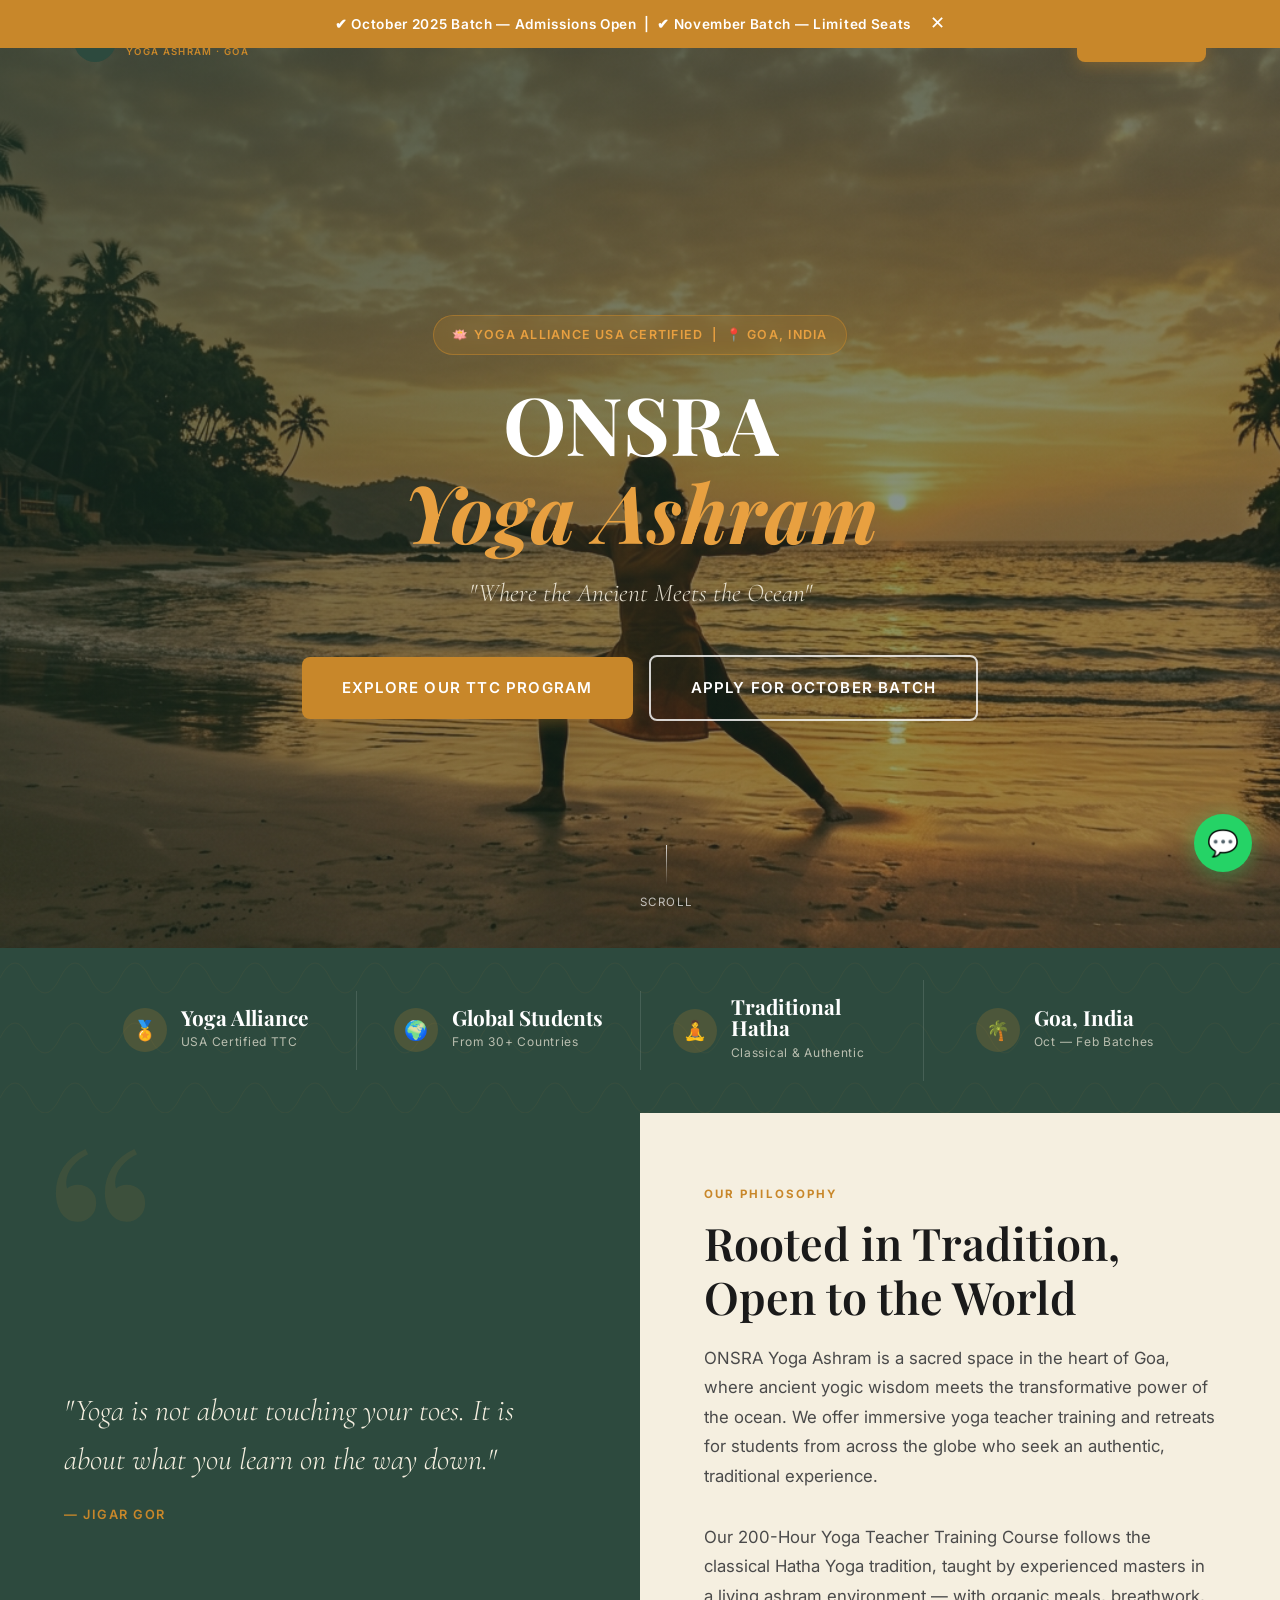
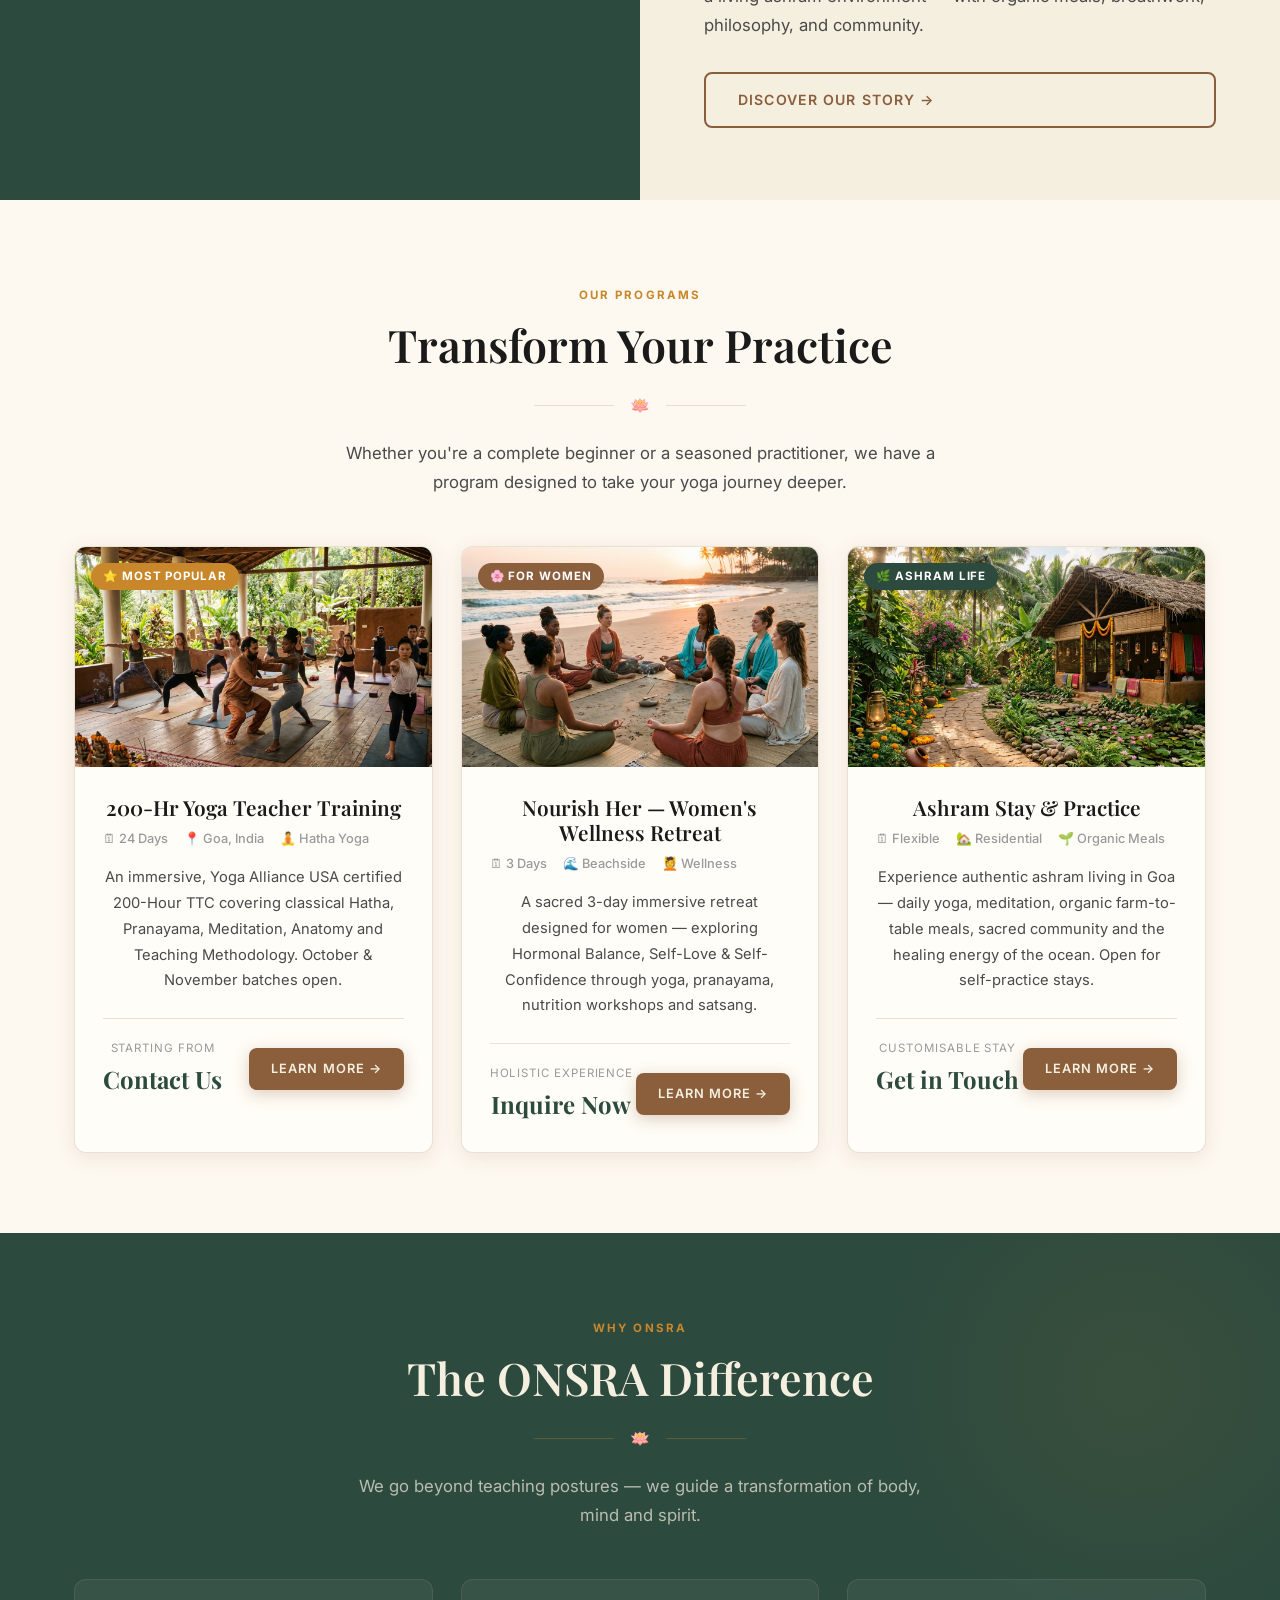
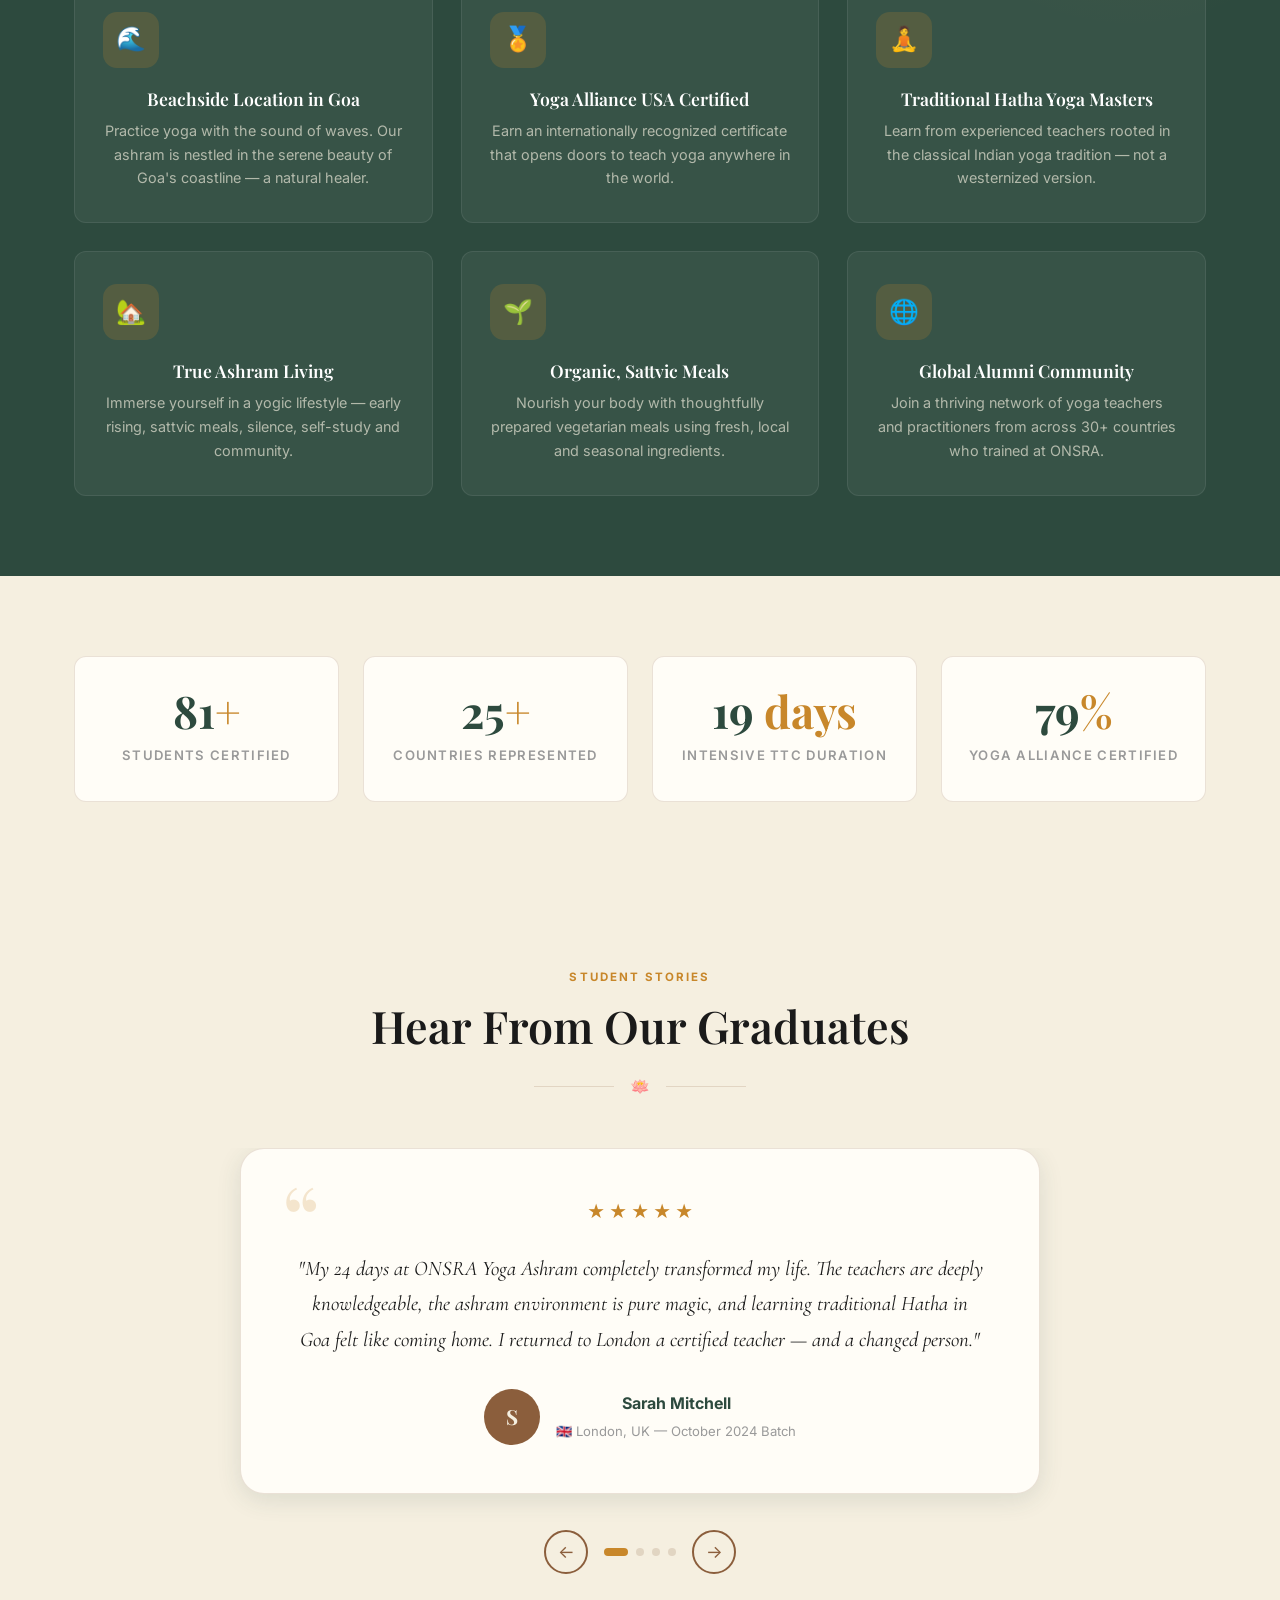
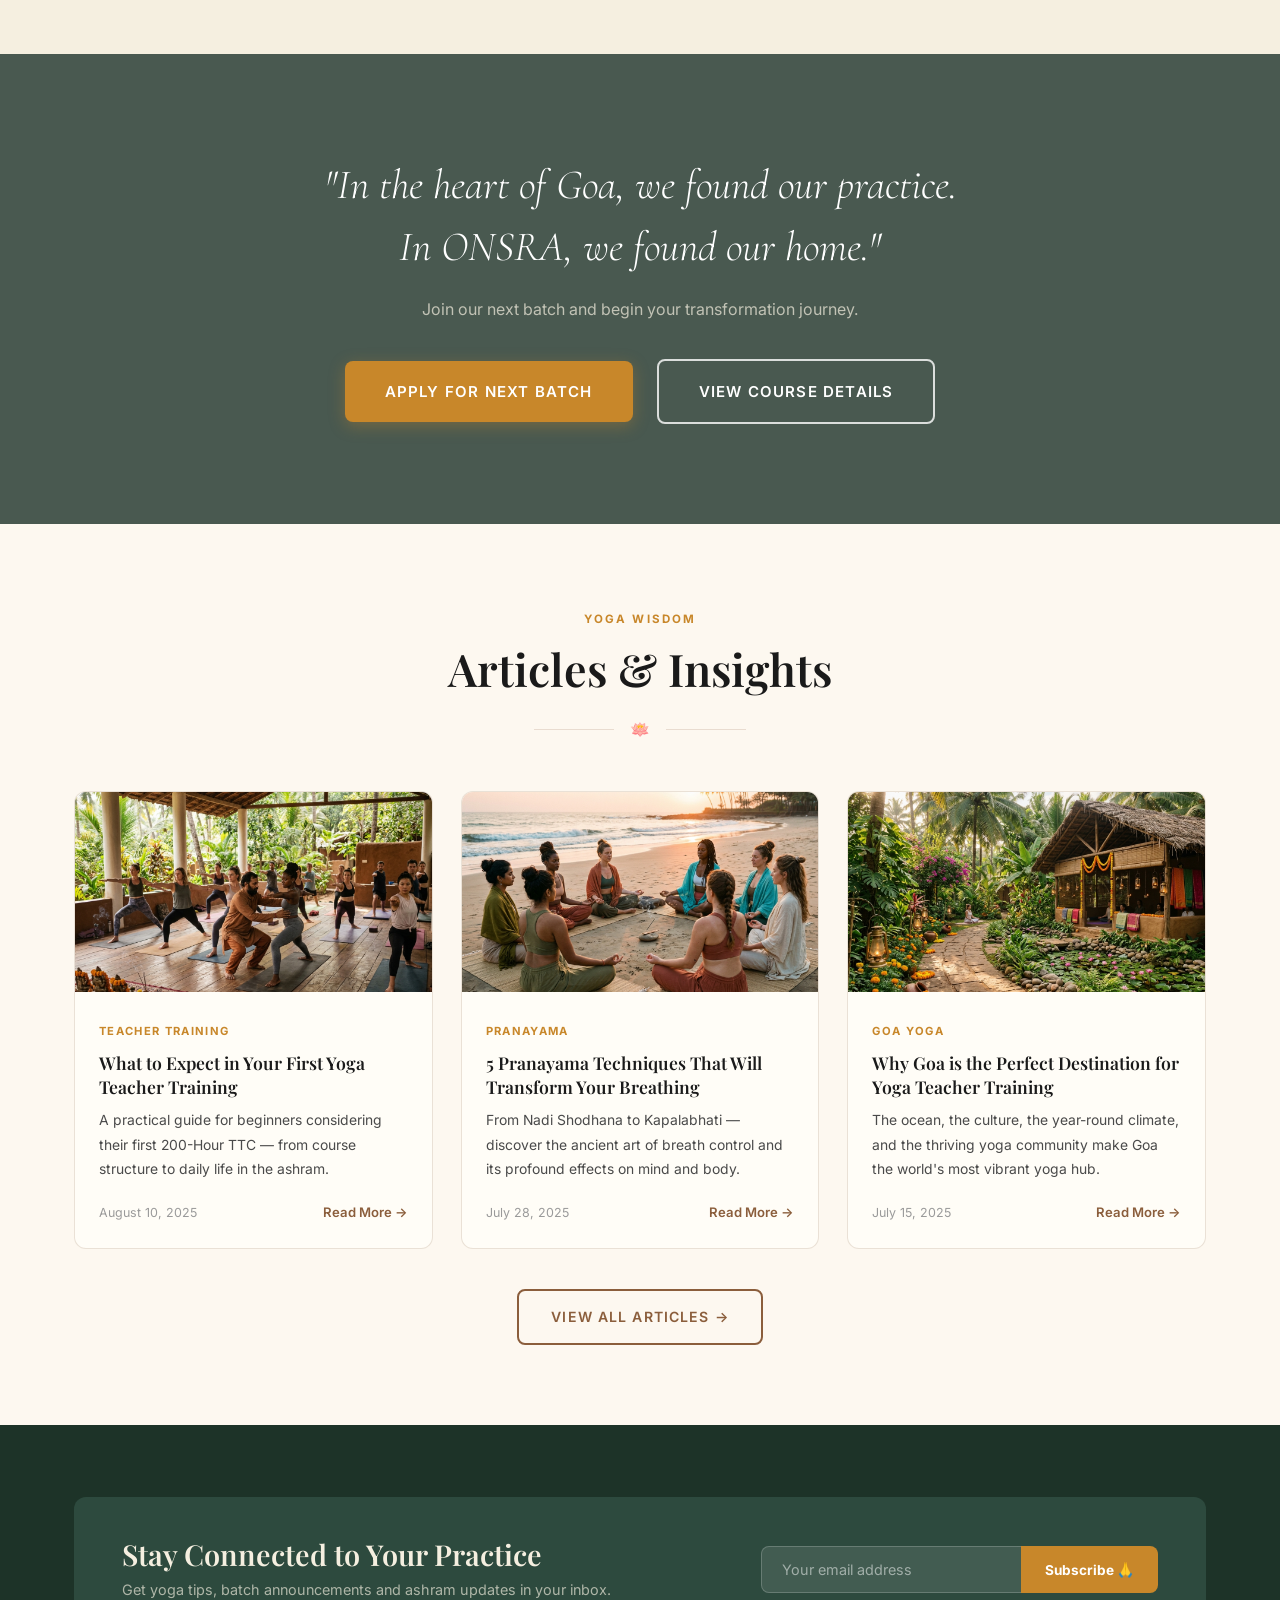
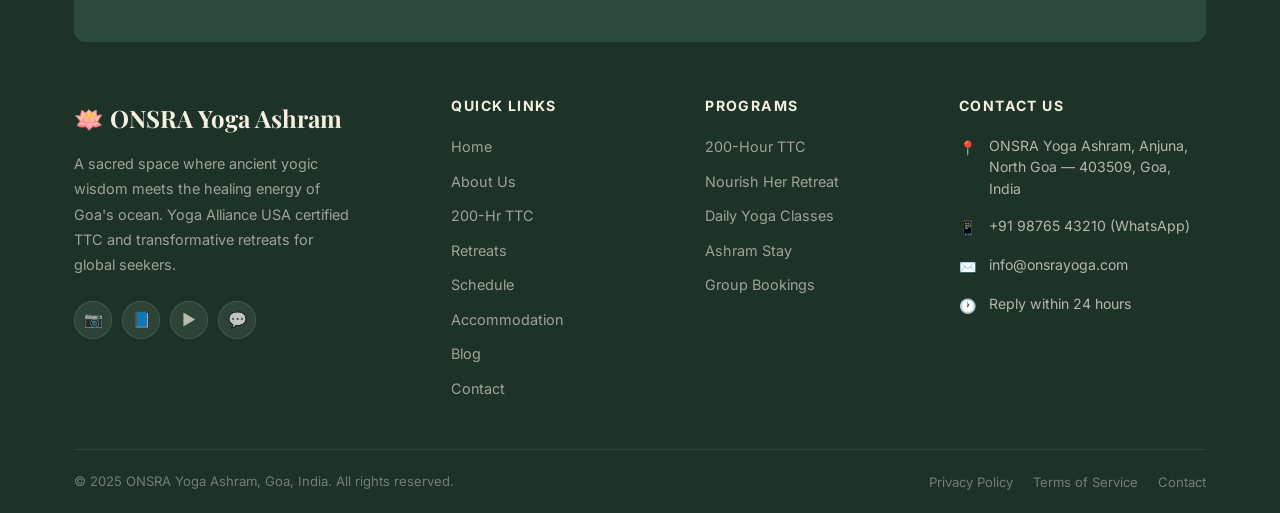
==== index.html @ da60a027 "Initial commit - ONSRA website" ====
<!DOCTYPE html>
<html lang="en">
<head>
  <meta charset="UTF-8" />
  <meta name="viewport" content="width=device-width, initial-scale=1.0" />
  <title>ONSRA Yoga Ashram — Yoga Teacher Training in Goa, India</title>
  <meta name="description" content="ONSRA Yoga Ashram offers Yoga Alliance certified 200-Hour TTC and immersive retreats in beautiful Goa, India. Traditional Hatha Yoga for global students." />
  <meta property="og:title" content="ONSRA Yoga Ashram — Yoga Teacher Training in Goa" />
  <meta property="og:description" content="Traditional Hatha Yoga Teacher Training in the heart of Goa. Yoga Alliance USA certified 200-Hour TTC." />
  <meta property="og:image" content="images/hero-bg.jpg" />
  <meta property="og:type" content="website" />
  <meta name="robots" content="index, follow" />
  <link rel="canonical" href="index.html" />
  <link rel="icon" href="data:image/svg+xml,<svg xmlns='http://www.w3.org/2000/svg' viewBox='0 0 100 100'><text y='.9em' font-size='90'>🪷</text></svg>" />
  <link rel="stylesheet" href="css/style.css" />
</head>
<body>

<!-- Availability Announcement Strip -->
<div class="availability-strip">
  ✔ October 2025 Batch — Admissions Open &nbsp;|&nbsp; ✔ November Batch — Limited Seats &nbsp;
  <button class="strip-close" style="background:none;border:none;color:#fff;cursor:pointer;margin-left:8px;font-size:1.1rem;">✕</button>
</div>

<!-- ===================== HEADER ===================== -->
<header class="site-header" id="site-header">
  <div class="container">
    <nav class="nav-inner">

      <!-- Logo -->
      <a href="index.html" class="nav-logo">
        <div class="logo-icon">
          <svg viewBox="0 0 24 24" xmlns="http://www.w3.org/2000/svg">
            <path d="M12 2C8.13 2 5 5.13 5 9c0 2.38 1.19 4.47 3 5.74V17c0 .55.45 1 1 1h6c.55 0 1-.45 1-1v-2.26C17.81 13.47 19 11.38 19 9c0-3.87-3.13-7-7-7zm0 13c-3.31 0-6-2.69-6-6s2.69-6 6-6 6 2.69 6 6-2.69 6-6 6zm-1 2h2v2h-2z"/>
          </svg>
        </div>
        <div class="logo-text">
          <span class="logo-name">ONSRA</span>
          <span class="logo-tagline">Yoga Ashram · Goa</span>
        </div>
      </a>

      <!-- Desktop Navigation -->
      <ul class="nav-menu">
        <li><a href="index.html" class="nav-link active">Home</a></li>
        <li class="nav-item-dropdown">
          <a href="training.html" class="nav-link">Programs ▾</a>
          <div class="nav-dropdown">
            <a href="training.html">200-Hr Teacher Training</a>
            <a href="retreats.html">Women's Wellness Retreat</a>
            <a href="schedule.html">Class Schedule</a>
          </div>
        </li>
        <li><a href="retreats.html" class="nav-link">Retreats</a></li>
        <li><a href="schedule.html" class="nav-link">Schedule</a></li>
        <li><a href="accommodation.html" class="nav-link">Stay</a></li>
        <li><a href="about.html" class="nav-link">About</a></li>
        <li><a href="blog.html" class="nav-link">Blog</a></li>
        <li><a href="contact.html" class="nav-link">Contact</a></li>
      </ul>

      <a href="contact.html#booking" class="btn btn-primary btn-sm nav-cta">Apply Now</a>

      <!-- Hamburger -->
      <button class="hamburger" id="hamburger" aria-label="Toggle Menu">
        <span></span><span></span><span></span>
      </button>
    </nav>
  </div>
</header>

<!-- Mobile Navigation -->
<nav class="mobile-nav" id="mobile-nav">
  <a href="index.html">Home</a>
  <a href="training.html">200-Hr TTC</a>
  <a href="retreats.html">Retreats</a>
  <a href="schedule.html">Schedule</a>
  <a href="accommodation.html">Stay With Us</a>
  <a href="about.html">About</a>
  <a href="blog.html">Blog</a>
  <a href="contact.html">Contact</a>
  <a href="contact.html#booking" class="btn btn-primary">Apply Now 🙏</a>
</nav>


<!-- ===================== HERO ===================== -->
<section class="hero" id="hero">
  <div class="hero-bg"></div>
  <div class="hero-overlay"></div>
  <div class="hero-content">
    <div class="hero-badge">
      🪷 Yoga Alliance USA Certified &nbsp;|&nbsp; 📍 Goa, India
    </div>
    <h1>
      ONSRA<br />
      <em>Yoga Ashram</em>
    </h1>
    <p class="hero-tagline serif-italic">
      "Where the Ancient Meets the Ocean"
    </p>
    <div class="hero-actions">
      <a href="training.html" class="btn btn-primary btn-lg">Explore Our TTC Program</a>
      <a href="contact.html#booking" class="btn btn-outline btn-lg">Apply for October Batch</a>
    </div>
  </div>
  <div class="hero-scroll" onclick="document.getElementById('trust').scrollIntoView({behavior:'smooth'})">
    <div class="scroll-line"></div>
    <span>Scroll</span>
  </div>
</section>


<!-- ===================== TRUST BAR ===================== -->
<section class="trust-bar" id="trust">
  <div class="container">
    <div class="trust-items">
      <div class="trust-item">
        <div class="trust-icon">🏅</div>
        <div class="trust-text">
          <strong>Yoga Alliance</strong>
          <span>USA Certified TTC</span>
        </div>
      </div>
      <div class="trust-item">
        <div class="trust-icon">🌍</div>
        <div class="trust-text">
          <strong>Global Students</strong>
          <span>From 30+ Countries</span>
        </div>
      </div>
      <div class="trust-item">
        <div class="trust-icon">🧘</div>
        <div class="trust-text">
          <strong>Traditional Hatha</strong>
          <span>Classical & Authentic</span>
        </div>
      </div>
      <div class="trust-item">
        <div class="trust-icon">🌴</div>
        <div class="trust-text">
          <strong>Goa, India</strong>
          <span>Oct — Feb Batches</span>
        </div>
      </div>
    </div>
  </div>
</section>


<!-- ===================== INTRO SPLIT ===================== -->
<div class="intro-split">
  <div class="intro-quote" data-reveal="left">
    <blockquote>
      "Yoga is not about touching your toes. It is about what you learn on the way down."
    </blockquote>
    <cite>— Jigar Gor</cite>
  </div>
  <div class="intro-story" data-reveal="right">
    <span class="section-label">Our Philosophy</span>
    <h2>Rooted in Tradition,<br />Open to the World</h2>
    <p>
      ONSRA Yoga Ashram is a sacred space in the heart of Goa, where ancient yogic wisdom meets the 
      transformative power of the ocean. We offer immersive yoga teacher training and retreats for 
      students from across the globe who seek an authentic, traditional experience.
    </p>
    <p>
      Our 200-Hour Yoga Teacher Training Course follows the classical Hatha Yoga tradition, taught by 
      experienced masters in a living ashram environment — with organic meals, breathwork, philosophy, 
      and community.
    </p>
    <a href="about.html" class="btn btn-ghost">Discover Our Story →</a>
  </div>
</div>


<!-- ===================== PROGRAMS ===================== -->
<section class="section" style="background: var(--warm-white);">
  <div class="container text-center">
    <span class="section-label" data-reveal>Our Programs</span>
    <h2 class="section-title" data-reveal>Transform Your Practice</h2>
    <div class="section-divider"><div class="line"></div><span class="lotus">🪷</span><div class="line"></div></div>
    <p class="section-subtitle" data-reveal>
      Whether you're a complete beginner or a seasoned practitioner, we have a program designed to take your yoga journey deeper.
    </p>

    <div class="programs-grid">

      <!-- Program 1: TTC -->
      <div class="program-card" data-reveal data-reveal-delay="1">
        <div class="program-card-img">
          <img src="images/ttc-program.jpg" alt="200-Hour Yoga Teacher Training Course Goa" loading="lazy" />
          <span class="program-tag">⭐ Most Popular</span>
        </div>
        <div class="program-card-body">
          <h3>200-Hr Yoga Teacher Training</h3>
          <div class="program-meta">
            <span class="program-meta-item">🗓 24 Days</span>
            <span class="program-meta-item">📍 Goa, India</span>
            <span class="program-meta-item">🧘 Hatha Yoga</span>
          </div>
          <p>
            An immersive, Yoga Alliance USA certified 200-Hour TTC covering classical Hatha, Pranayama, Meditation, Anatomy and Teaching Methodology. October & November batches open.
          </p>
          <div class="program-price">
            <div>
              <div class="price-label">Starting from</div>
              <div class="price-amount">Contact Us</div>
            </div>
            <a href="training.html" class="btn btn-earth btn-sm">Learn More →</a>
          </div>
        </div>
      </div>

      <!-- Program 2: Women's Retreat -->
      <div class="program-card" data-reveal data-reveal-delay="2">
        <div class="program-card-img">
          <img src="images/womens-retreat.jpg" alt="Nourish Her Women's Yoga Retreat Goa" loading="lazy" />
          <span class="program-tag" style="background: var(--earth);">🌸 For Women</span>
        </div>
        <div class="program-card-body">
          <h3>Nourish Her — Women's Wellness Retreat</h3>
          <div class="program-meta">
            <span class="program-meta-item">🗓 3 Days</span>
            <span class="program-meta-item">🌊 Beachside</span>
            <span class="program-meta-item">💆 Wellness</span>
          </div>
          <p>
            A sacred 3-day immersive retreat designed for women — exploring Hormonal Balance, Self-Love & Self-Confidence through yoga, pranayama, nutrition workshops and satsang.
          </p>
          <div class="program-price">
            <div>
              <div class="price-label">Holistic Experience</div>
              <div class="price-amount">Inquire Now</div>
            </div>
            <a href="retreats.html" class="btn btn-earth btn-sm">Learn More →</a>
          </div>
        </div>
      </div>

      <!-- Program 3: Drop-in / Short -->
      <div class="program-card" data-reveal data-reveal-delay="3">
        <div class="program-card-img">
          <img src="images/ashram-about.jpg" alt="Yoga Ashram Stay Goa" loading="lazy" />
          <span class="program-tag" style="background: var(--forest);">🌿 Ashram Life</span>
        </div>
        <div class="program-card-body">
          <h3>Ashram Stay & Practice</h3>
          <div class="program-meta">
            <span class="program-meta-item">🗓 Flexible</span>
            <span class="program-meta-item">🏡 Residential</span>
            <span class="program-meta-item">🌱 Organic Meals</span>
          </div>
          <p>
            Experience authentic ashram living in Goa — daily yoga, meditation, organic farm-to-table meals, sacred community and the healing energy of the ocean. Open for self-practice stays.
          </p>
          <div class="program-price">
            <div>
              <div class="price-label">Customisable Stay</div>
              <div class="price-amount">Get in Touch</div>
            </div>
            <a href="accommodation.html" class="btn btn-earth btn-sm">Learn More →</a>
          </div>
        </div>
      </div>

    </div>
  </div>
</section>


<!-- ===================== WHY CHOOSE US ===================== -->
<section class="section why-us">
  <div class="container text-center">
    <span class="section-label" data-reveal>Why ONSRA</span>
    <h2 class="section-title" data-reveal style="color:var(--sand);">The ONSRA Difference</h2>
    <div class="section-divider" style="--border:rgba(200,135,42,0.2)">
      <div class="line" style="background:rgba(200,135,42,0.3)"></div>
      <span class="lotus">🪷</span>
      <div class="line" style="background:rgba(200,135,42,0.3)"></div>
    </div>
    <p class="section-subtitle" data-reveal>
      We go beyond teaching postures — we guide a transformation of body, mind and spirit.
    </p>

    <div class="why-grid">
      <div class="why-item" data-reveal data-reveal-delay="1">
        <div class="why-icon">🌊</div>
        <h4>Beachside Location in Goa</h4>
        <p>Practice yoga with the sound of waves. Our ashram is nestled in the serene beauty of Goa's coastline — a natural healer.</p>
      </div>
      <div class="why-item" data-reveal data-reveal-delay="2">
        <div class="why-icon">🏅</div>
        <h4>Yoga Alliance USA Certified</h4>
        <p>Earn an internationally recognized certificate that opens doors to teach yoga anywhere in the world.</p>
      </div>
      <div class="why-item" data-reveal data-reveal-delay="3">
        <div class="why-icon">🧘</div>
        <h4>Traditional Hatha Yoga Masters</h4>
        <p>Learn from experienced teachers rooted in the classical Indian yoga tradition — not a westernized version.</p>
      </div>
      <div class="why-item" data-reveal data-reveal-delay="4">
        <div class="why-icon">🏡</div>
        <h4>True Ashram Living</h4>
        <p>Immerse yourself in a yogic lifestyle — early rising, sattvic meals, silence, self-study and community.</p>
      </div>
      <div class="why-item" data-reveal data-reveal-delay="5">
        <div class="why-icon">🌱</div>
        <h4>Organic, Sattvic Meals</h4>
        <p>Nourish your body with thoughtfully prepared vegetarian meals using fresh, local and seasonal ingredients.</p>
      </div>
      <div class="why-item" data-reveal data-reveal-delay="6">
        <div class="why-icon">🌐</div>
        <h4>Global Alumni Community</h4>
        <p>Join a thriving network of yoga teachers and practitioners from across 30+ countries who trained at ONSRA.</p>
      </div>
    </div>
  </div>
</section>


<!-- ===================== STATS ===================== -->
<section class="stats-section">
  <div class="container">
    <div class="stats-grid">
      <div class="stat-item" data-reveal>
        <span class="stat-number" data-count="200" data-suffix="+">0</span>
        <span class="stat-label">Students Certified</span>
      </div>
      <div class="stat-item" data-reveal data-reveal-delay="1">
        <span class="stat-number" data-count="30" data-suffix="+">0</span>
        <span class="stat-label">Countries Represented</span>
      </div>
      <div class="stat-item" data-reveal data-reveal-delay="2">
        <span class="stat-number" data-count="24" data-suffix=" days">0</span>
        <span class="stat-label">Intensive TTC Duration</span>
      </div>
      <div class="stat-item" data-reveal data-reveal-delay="3">
        <span class="stat-number" data-count="100" data-suffix="%">0</span>
        <span class="stat-label">Yoga Alliance Certified</span>
      </div>
    </div>
  </div>
</section>


<!-- ===================== TESTIMONIALS ===================== -->
<section class="section testimonials-section">
  <div class="container text-center">
    <span class="section-label" data-reveal>Student Stories</span>
    <h2 class="section-title" data-reveal>Hear From Our Graduates</h2>
    <div class="section-divider">
      <div class="line"></div><span class="lotus">🪷</span><div class="line"></div>
    </div>

    <div class="testimonial-carousel" data-reveal>
      <div class="testimonial-track">

        <div class="testimonial-slide">
          <div class="testimonial-card">
            <div class="testimonial-stars">
              <span>★</span><span>★</span><span>★</span><span>★</span><span>★</span>
            </div>
            <p class="testimonial-text">
              "My 24 days at ONSRA Yoga Ashram completely transformed my life. The teachers are 
              deeply knowledgeable, the ashram environment is pure magic, and learning traditional 
              Hatha in Goa felt like coming home. I returned to London a certified teacher — and a 
              changed person."
            </p>
            <div class="testimonial-author">
              <div class="author-avatar">S</div>
              <div class="author-info">
                <strong>Sarah Mitchell</strong>
                <span>🇬🇧 London, UK — October 2024 Batch</span>
              </div>
            </div>
          </div>
        </div>

        <div class="testimonial-slide">
          <div class="testimonial-card">
            <div class="testimonial-stars">
              <span>★</span><span>★</span><span>★</span><span>★</span><span>★</span>
            </div>
            <p class="testimonial-text">
              "I came as a complete beginner with no prior yoga experience. The teachers were 
              incredibly patient and supportive. The curriculum was thorough — asana, pranayama, 
              philosophy, anatomy — everything you need. Goa's energy made it extra special."
            </p>
            <div class="testimonial-author">
              <div class="author-avatar">M</div>
              <div class="author-info">
                <strong>Maria González</strong>
                <span>🇪🇸 Barcelona, Spain — November 2024 Batch</span>
              </div>
            </div>
          </div>
        </div>

        <div class="testimonial-slide">
          <div class="testimonial-card">
            <div class="testimonial-stars">
              <span>★</span><span>★</span><span>★</span><span>★</span><span>★</span>
            </div>
            <p class="testimonial-text">
              "The 'Nourish Her' retreat was a revelation. Three days of yoga, breathwork, workshops and 
              beautiful community — all by the ocean in Goa. I left feeling deeply nourished, confident 
              and reconnected to myself. Absolutely life-changing."
            </p>
            <div class="testimonial-author">
              <div class="author-avatar">A</div>
              <div class="author-info">
                <strong>Anika Weber</strong>
                <span>🇩🇪 Berlin, Germany — Nourish Her Retreat</span>
              </div>
            </div>
          </div>
        </div>

        <div class="testimonial-slide">
          <div class="testimonial-card">
            <div class="testimonial-stars">
              <span>★</span><span>★</span><span>★</span><span>★</span><span>★</span>
            </div>
            <p class="testimonial-text">
              "As a yoga enthusiast from Australia, I wanted a traditional experience — and ONSRA 
              delivered. The Hatha practice was deep and classical, the philosophy sessions opened 
              my mind, and the Goa atmosphere was perfect. I'm already planning to come back."
            </p>
            <div class="testimonial-author">
              <div class="author-avatar">J</div>
              <div class="author-info">
                <strong>Jessica Thompson</strong>
                <span>🇦🇺 Melbourne, Australia — January 2025 Batch</span>
              </div>
            </div>
          </div>
        </div>

      </div><!-- end track -->

      <div class="carousel-controls">
        <button class="carousel-btn carousel-prev" aria-label="Previous testimonial">←</button>
        <div class="carousel-dots"></div>
        <button class="carousel-btn carousel-next" aria-label="Next testimonial">→</button>
      </div>
    </div>
  </div>
</section>


<!-- ===================== QUOTE BANNER ===================== -->
<div class="quote-banner">
  <div class="quote-banner-bg"></div>
  <div class="quote-banner-overlay"></div>
  <div class="container quote-banner-content" data-reveal>
    <blockquote>
      "In the heart of Goa, we found our practice.<br />
      In ONSRA, we found our home."
    </blockquote>
    <p>Join our next batch and begin your transformation journey.</p>
    <div class="flex flex-center gap-md" style="flex-wrap:wrap;">
      <a href="contact.html#booking" class="btn btn-primary btn-lg">Apply for Next Batch</a>
      <a href="training.html" class="btn btn-outline btn-lg">View Course Details</a>
    </div>
  </div>
</div>


<!-- ===================== BLOG PREVIEW ===================== -->
<section class="section" style="background: var(--warm-white);">
  <div class="container">
    <div class="text-center">
      <span class="section-label" data-reveal>Yoga Wisdom</span>
      <h2 class="section-title" data-reveal>Articles & Insights</h2>
      <div class="section-divider">
        <div class="line"></div><span class="lotus">🪷</span><div class="line"></div>
      </div>
    </div>

    <div class="blog-grid">
      <div class="blog-card" data-reveal data-reveal-delay="1">
        <div class="blog-card-img">
          <img src="images/ttc-program.jpg" alt="What to expect in Yoga TTC" loading="lazy" />
        </div>
        <div class="blog-card-body">
          <span class="blog-category">Teacher Training</span>
          <h3><a href="blog.html">What to Expect in Your First Yoga Teacher Training</a></h3>
          <p>A practical guide for beginners considering their first 200-Hour TTC — from course structure to daily life in the ashram.</p>
          <div class="blog-meta">
            <span>August 10, 2025</span>
            <a href="blog.html" class="read-more">Read More →</a>
          </div>
        </div>
      </div>

      <div class="blog-card" data-reveal data-reveal-delay="2">
        <div class="blog-card-img">
          <img src="images/womens-retreat.jpg" alt="Benefits of Pranayama" loading="lazy" />
        </div>
        <div class="blog-card-body">
          <span class="blog-category">Pranayama</span>
          <h3><a href="blog.html">5 Pranayama Techniques That Will Transform Your Breathing</a></h3>
          <p>From Nadi Shodhana to Kapalabhati — discover the ancient art of breath control and its profound effects on mind and body.</p>
          <div class="blog-meta">
            <span>July 28, 2025</span>
            <a href="blog.html" class="read-more">Read More →</a>
          </div>
        </div>
      </div>

      <div class="blog-card" data-reveal data-reveal-delay="3">
        <div class="blog-card-img">
          <img src="images/ashram-about.jpg" alt="Why Goa for Yoga" loading="lazy" />
        </div>
        <div class="blog-card-body">
          <span class="blog-category">Goa Yoga</span>
          <h3><a href="blog.html">Why Goa is the Perfect Destination for Yoga Teacher Training</a></h3>
          <p>The ocean, the culture, the year-round climate, and the thriving yoga community make Goa the world's most vibrant yoga hub.</p>
          <div class="blog-meta">
            <span>July 15, 2025</span>
            <a href="blog.html" class="read-more">Read More →</a>
          </div>
        </div>
      </div>
    </div>

    <div class="text-center" style="margin-top:40px;" data-reveal>
      <a href="blog.html" class="btn btn-ghost">View All Articles →</a>
    </div>
  </div>
</section>


<!-- ===================== FOOTER ===================== -->
<footer class="site-footer">
  <div class="container">

    <!-- Newsletter -->
    <div class="footer-newsletter" data-reveal>
      <div class="newsletter-text">
        <h3>Stay Connected to Your Practice</h3>
        <p>Get yoga tips, batch announcements and ashram updates in your inbox.</p>
      </div>
      <form class="newsletter-form" onsubmit="return false;">
        <input type="email" placeholder="Your email address" aria-label="Email address" />
        <button type="submit">Subscribe 🙏</button>
      </form>
    </div>

    <!-- Footer Main -->
    <div class="footer-main">
      <div class="footer-brand">
        <div class="footer-logo">🪷 ONSRA Yoga Ashram</div>
        <p>A sacred space where ancient yogic wisdom meets the healing energy of Goa's ocean. Yoga Alliance USA certified TTC and transformative retreats for global seekers.</p>
        <div class="social-links">
          <a href="#" class="social-link" aria-label="Instagram" title="Instagram">📷</a>
          <a href="#" class="social-link" aria-label="Facebook" title="Facebook">📘</a>
          <a href="#" class="social-link" aria-label="YouTube" title="YouTube">▶</a>
          <a href="https://wa.me/919876543210" class="social-link" aria-label="WhatsApp" title="WhatsApp">💬</a>
        </div>
      </div>

      <div class="footer-col">
        <h4>Quick Links</h4>
        <ul class="footer-links">
          <li><a href="index.html">Home</a></li>
          <li><a href="about.html">About Us</a></li>
          <li><a href="training.html">200-Hr TTC</a></li>
          <li><a href="retreats.html">Retreats</a></li>
          <li><a href="schedule.html">Schedule</a></li>
          <li><a href="accommodation.html">Accommodation</a></li>
          <li><a href="blog.html">Blog</a></li>
          <li><a href="contact.html">Contact</a></li>
        </ul>
      </div>

      <div class="footer-col">
        <h4>Programs</h4>
        <ul class="footer-links">
          <li><a href="training.html">200-Hour TTC</a></li>
          <li><a href="retreats.html">Nourish Her Retreat</a></li>
          <li><a href="schedule.html">Daily Yoga Classes</a></li>
          <li><a href="accommodation.html">Ashram Stay</a></li>
          <li><a href="contact.html">Group Bookings</a></li>
        </ul>
      </div>

      <div class="footer-col">
        <h4>Contact Us</h4>
        <div class="footer-contact-item">
          <span class="icon">📍</span>
          <span>ONSRA Yoga Ashram, Anjuna, North Goa — 403509, Goa, India</span>
        </div>
        <div class="footer-contact-item">
          <span class="icon">📱</span>
          <a href="https://wa.me/919876543210" style="color:inherit;">+91 98765 43210 (WhatsApp)</a>
        </div>
        <div class="footer-contact-item">
          <span class="icon">✉️</span>
          <a href="mailto:info@onsrayoga.com" style="color:inherit;">info@onsrayoga.com</a>
        </div>
        <div class="footer-contact-item">
          <span class="icon">🕐</span>
          <span>Reply within 24 hours</span>
        </div>
      </div>
    </div><!-- end footer-main -->

    <!-- Footer Bottom -->
    <div class="footer-bottom">
      <p>© 2025 ONSRA Yoga Ashram, Goa, India. All rights reserved.</p>
      <div class="footer-bottom-links">
        <a href="#">Privacy Policy</a>
        <a href="#">Terms of Service</a>
        <a href="contact.html">Contact</a>
      </div>
    </div>
  </div>
</footer>


<!-- Floating WhatsApp Button -->
<div class="floating-whatsapp">
  <span class="floating-wa-tooltip">Chat with us</span>
  <a href="https://wa.me/919876543210?text=Hi%2C%20I%27m%20interested%20in%20the%20ONSRA%20Yoga%20Ashram%20TTC%20program." 
     class="floating-wa-btn" 
     target="_blank" 
     rel="noopener noreferrer"
     aria-label="WhatsApp us">
    💬
  </a>
</div>

<!-- Scroll to Top -->
<button class="scroll-top" aria-label="Scroll to top">↑</button>

<script src="js/main.js"></script>
</body>
</html>
---- css/style.css ----
/* ============================================================
   ONSRA YOGA ASHRAM — Complete Design System
   ============================================================ */

/* === 1. GOOGLE FONTS === */
@import url('https://fonts.googleapis.com/css2?family=Playfair+Display:ital,wght@0,400;0,500;0,600;0,700;1,400;1,500&family=Inter:wght@300;400;500;600;700&family=Cormorant+Garamond:ital,wght@0,300;0,400;1,300;1,400;1,600&display=swap');

/* === 2. CSS CUSTOM PROPERTIES === */
:root {
  /* Brand Colors */
  --sand:       #F5EFE0;
  --earth:      #8B5E3C;
  --earth-dark: #6B4428;
  --forest:     #2D4A3E;
  --forest-dark:#1D3328;
  --saffron:    #C8872A;
  --saffron-light: #E8A040;
  --ivory:      #FFFDF7;
  --warm-white: #FDF8F0;
  --charcoal:   #1A1A1A;
  --mid-gray:   #4A4A4A;
  --light-gray: #9A9A9A;
  --border:     rgba(139, 94, 60, 0.18);
  --border-dark:rgba(255,255,255,0.12);

  /* Semantic */
  --bg-primary:  var(--warm-white);
  --bg-section:  var(--sand);
  --bg-dark:     var(--forest);
  --text-primary: var(--charcoal);
  --text-medium: var(--mid-gray);
  --text-on-dark: var(--sand);

  /* Shadows */
  --shadow-sm:   0 2px 8px rgba(44,74,62,0.08);
  --shadow-md:   0 6px 24px rgba(44,74,62,0.12);
  --shadow-lg:   0 12px 48px rgba(44,74,62,0.18);
  --shadow-card: 0 4px 20px rgba(139,94,60,0.12);

  /* Layout */
  --container:   1180px;
  --section-py:  80px;
  --section-py-sm: 48px;
  --gap:         32px;
  --radius:      12px;
  --radius-sm:   8px;
  --radius-lg:   24px;

  /* Transitions */
  --ease:        cubic-bezier(0.25, 0.46, 0.45, 0.94);
  --tr:          0.3s var(--ease);
  --tr-slow:     0.6s var(--ease);

  /* Z-index stack */
  --z-header:    100;
  --z-overlay:   200;
  --z-floating:  300;
  --z-modal:     400;
}

/* === 3. RESET & BASE === */
*, *::before, *::after {
  box-sizing: border-box;
  margin: 0;
  padding: 0;
}

html {
  scroll-behavior: smooth;
  font-size: 16px;
  -webkit-text-size-adjust: 100%;
}

body {
  font-family: 'Inter', sans-serif;
  background-color: var(--bg-primary);
  color: var(--text-primary);
  line-height: 1.7;
  overflow-x: hidden;
}

img {
  max-width: 100%;
  display: block;
  object-fit: cover;
}

a {
  color: inherit;
  text-decoration: none;
  transition: color var(--tr);
}

ul, ol { list-style: none; }

button, input, textarea, select {
  font-family: inherit;
  font-size: inherit;
  border: none;
  outline: none;
}

/* === 4. TYPOGRAPHY === */
h1, h2, h3, h4, h5 {
  font-family: 'Playfair Display', serif;
  font-weight: 600;
  line-height: 1.2;
  color: var(--charcoal);
}

h1 { font-size: clamp(2.2rem, 5vw, 4rem); }
h2 { font-size: clamp(1.8rem, 3.5vw, 2.8rem); }
h3 { font-size: clamp(1.3rem, 2.5vw, 1.8rem); }
h4 { font-size: 1.2rem; }

p {
  color: var(--text-medium);
  font-size: 1rem;
  line-height: 1.75;
}

.serif-italic {
  font-family: 'Cormorant Garamond', serif;
  font-style: italic;
  font-weight: 300;
}

/* === 5. UTILITY CLASSES === */
.container {
  max-width: var(--container);
  margin: 0 auto;
  padding: 0 24px;
}

.section {
  padding: var(--section-py) 0;
}

.section-sm {
  padding: var(--section-py-sm) 0;
}

.text-center { text-align: center; }
.text-right  { text-align: right; }

.section-label {
  display: inline-block;
  font-family: 'Inter', sans-serif;
  font-size: 0.72rem;
  font-weight: 700;
  letter-spacing: 0.18em;
  text-transform: uppercase;
  color: var(--saffron);
  margin-bottom: 12px;
}

.section-title {
  margin-bottom: 16px;
}

.section-subtitle {
  font-size: 1.05rem;
  color: var(--text-medium);
  max-width: 600px;
  margin: 0 auto 48px;
}

.grid-2 {
  display: grid;
  grid-template-columns: 1fr 1fr;
  gap: var(--gap);
  align-items: center;
}

.grid-3 {
  display: grid;
  grid-template-columns: repeat(3, 1fr);
  gap: var(--gap);
}

.grid-4 {
  display: grid;
  grid-template-columns: repeat(4, 1fr);
  gap: var(--gap);
}

.flex { display: flex; }
.flex-center { display: flex; align-items: center; justify-content: center; }
.gap-sm { gap: 12px; }
.gap-md { gap: 24px; }

/* === 6. BUTTONS === */
.btn {
  display: inline-flex;
  align-items: center;
  gap: 8px;
  padding: 14px 32px;
  border-radius: var(--radius-sm);
  font-family: 'Inter', sans-serif;
  font-size: 0.88rem;
  font-weight: 600;
  letter-spacing: 0.08em;
  text-transform: uppercase;
  cursor: pointer;
  transition: var(--tr);
  white-space: nowrap;
}

.btn-primary {
  background: var(--saffron);
  color: #fff;
  box-shadow: 0 4px 16px rgba(200,135,42,0.35);
}
.btn-primary:hover {
  background: var(--saffron-light);
  transform: translateY(-2px);
  box-shadow: 0 8px 24px rgba(200,135,42,0.45);
  color: #fff;
}

.btn-outline {
  background: transparent;
  border: 2px solid rgba(255,255,255,0.8);
  color: #fff;
}
.btn-outline:hover {
  background: rgba(255,255,255,0.15);
  border-color: #fff;
  transform: translateY(-2px);
}

.btn-earth {
  background: var(--earth);
  color: var(--sand);
  box-shadow: 0 4px 16px rgba(139,94,60,0.3);
}
.btn-earth:hover {
  background: var(--earth-dark);
  transform: translateY(-2px);
  box-shadow: 0 8px 24px rgba(139,94,60,0.45);
}

.btn-ghost {
  background: transparent;
  border: 2px solid var(--earth);
  color: var(--earth);
}
.btn-ghost:hover {
  background: var(--earth);
  color: var(--sand);
  transform: translateY(-2px);
}

.btn-sm {
  padding: 10px 22px;
  font-size: 0.8rem;
}

.btn-lg {
  padding: 18px 40px;
  font-size: 0.94rem;
}

/* === 7. HEADER & NAVIGATION === */
.site-header {
  position: fixed;
  top: 0;
  left: 0;
  right: 0;
  z-index: var(--z-header);
  padding: 20px 0;
  transition: background var(--tr), padding var(--tr), box-shadow var(--tr);
}

.site-header.scrolled {
  background: rgba(253, 248, 240, 0.97);
  backdrop-filter: blur(12px);
  padding: 12px 0;
  box-shadow: 0 2px 24px rgba(44,74,62,0.1);
}

.nav-inner {
  display: flex;
  align-items: center;
  justify-content: space-between;
  gap: 24px;
}

/* Logo */
.nav-logo {
  display: flex;
  align-items: center;
  gap: 10px;
  flex-shrink: 0;
}

.nav-logo .logo-icon {
  width: 42px;
  height: 42px;
  background: var(--forest);
  border-radius: 50%;
  display: flex;
  align-items: center;
  justify-content: center;
  flex-shrink: 0;
  transition: var(--tr);
}

.nav-logo .logo-icon svg {
  width: 24px;
  height: 24px;
  fill: var(--saffron);
}

.nav-logo .logo-text {
  display: flex;
  flex-direction: column;
  line-height: 1;
}

.nav-logo .logo-name {
  font-family: 'Playfair Display', serif;
  font-size: 1.3rem;
  font-weight: 700;
  color: var(--forest);
  letter-spacing: 0.04em;
}

.site-header.scrolled .logo-name { color: var(--forest); }
.site-header:not(.scrolled) .logo-name { color: #fff; }

.nav-logo .logo-tagline {
  font-size: 0.6rem;
  font-weight: 600;
  letter-spacing: 0.14em;
  text-transform: uppercase;
  color: var(--saffron);
}

/* Nav Menu */
.nav-menu {
  display: flex;
  align-items: center;
  gap: 4px;
}

.nav-link {
  position: relative;
  padding: 8px 14px;
  font-size: 0.82rem;
  font-weight: 500;
  letter-spacing: 0.06em;
  text-transform: uppercase;
  transition: color var(--tr);
  border-radius: var(--radius-sm);
}

.site-header:not(.scrolled) .nav-link { color: rgba(255,255,255,0.9); }
.site-header.scrolled .nav-link { color: var(--forest); }

.nav-link:hover,
.nav-link.active {
  color: var(--saffron) !important;
}

/* Dropdown */
.nav-item-dropdown {
  position: relative;
}

.nav-dropdown {
  position: absolute;
  top: calc(100% + 8px);
  left: 50%;
  transform: translateX(-50%) translateY(-8px);
  min-width: 200px;
  background: var(--ivory);
  border-radius: var(--radius);
  box-shadow: var(--shadow-lg);
  border: 1px solid var(--border);
  padding: 8px;
  opacity: 0;
  pointer-events: none;
  transition: var(--tr);
  z-index: 10;
}

.nav-item-dropdown:hover .nav-dropdown {
  opacity: 1;
  pointer-events: all;
  transform: translateX(-50%) translateY(0);
}

.nav-dropdown a {
  display: block;
  padding: 10px 16px;
  font-size: 0.85rem;
  font-weight: 500;
  color: var(--forest) !important;
  border-radius: var(--radius-sm);
  transition: var(--tr);
}
.nav-dropdown a:hover {
  background: var(--sand);
  color: var(--saffron) !important;
}

/* Nav CTA Button */
.nav-cta {
  margin-left: 8px;
}

/* Hamburger */
.hamburger {
  display: none;
  flex-direction: column;
  gap: 5px;
  cursor: pointer;
  padding: 8px;
  background: none;
}

.hamburger span {
  display: block;
  width: 26px;
  height: 2px;
  background: #fff;
  border-radius: 2px;
  transition: var(--tr);
}

.site-header.scrolled .hamburger span { background: var(--forest); }

.hamburger.open span:nth-child(1) { transform: translateY(7px) rotate(45deg); }
.hamburger.open span:nth-child(2) { opacity: 0; }
.hamburger.open span:nth-child(3) { transform: translateY(-7px) rotate(-45deg); }

/* Mobile Nav */
.mobile-nav {
  display: none;
  position: fixed;
  top: 0;
  left: 0;
  right: 0;
  bottom: 0;
  background: var(--forest-dark);
  z-index: calc(var(--z-header) - 1);
  flex-direction: column;
  align-items: center;
  justify-content: center;
  gap: 8px;
  transform: translateX(100%);
  transition: transform 0.4s var(--ease);
}

.mobile-nav.open {
  transform: translateX(0);
}

.mobile-nav a {
  font-family: 'Playfair Display', serif;
  font-size: 1.6rem;
  color: var(--sand);
  padding: 10px 24px;
  transition: var(--tr);
}
.mobile-nav a:hover { color: var(--saffron); }
.mobile-nav .btn { margin-top: 16px; }

/* === 8. HERO SECTION === */
.hero {
  position: relative;
  min-height: 100vh;
  display: flex;
  align-items: center;
  justify-content: center;
  overflow: hidden;
}

.hero-bg {
  position: absolute;
  inset: 0;
  background-image: url('../images/hero-bg.jpg');
  background-size: cover;
  background-position: center 30%;
  background-attachment: fixed;
  transform: scale(1.05);
  transition: transform 8s ease;
}

.hero-overlay {
  position: absolute;
  inset: 0;
  background: linear-gradient(
    160deg,
    rgba(29, 51, 40, 0.75) 0%,
    rgba(29, 51, 40, 0.55) 50%,
    rgba(29, 51, 40, 0.4) 100%
  );
}

.hero-content {
  position: relative;
  z-index: 2;
  text-align: center;
  padding: 120px 24px 80px;
  max-width: 820px;
}

.hero-badge {
  display: inline-flex;
  align-items: center;
  gap: 8px;
  background: rgba(200,135,42,0.2);
  border: 1px solid rgba(200,135,42,0.5);
  backdrop-filter: blur(8px);
  color: var(--saffron-light);
  padding: 8px 18px;
  border-radius: 100px;
  font-size: 0.78rem;
  font-weight: 600;
  letter-spacing: 0.1em;
  text-transform: uppercase;
  margin-bottom: 24px;
  animation: fadeInDown 0.8s ease forwards;
}

.hero h1 {
  font-family: 'Playfair Display', serif;
  font-size: clamp(2.8rem, 7vw, 5rem);
  font-weight: 700;
  color: #fff;
  line-height: 1.1;
  margin-bottom: 16px;
  animation: fadeInUp 0.9s ease 0.2s both;
}

.hero h1 em {
  font-style: italic;
  color: var(--saffron-light);
}

.hero-tagline {
  font-family: 'Cormorant Garamond', serif;
  font-style: italic;
  font-size: clamp(1.2rem, 2.5vw, 1.6rem);
  color: rgba(245,239,224,0.9);
  margin-bottom: 40px;
  animation: fadeInUp 0.9s ease 0.4s both;
}

.hero-actions {
  display: flex;
  align-items: center;
  justify-content: center;
  gap: 16px;
  flex-wrap: wrap;
  animation: fadeInUp 0.9s ease 0.6s both;
}

.hero-scroll {
  position: absolute;
  bottom: 36px;
  left: 50%;
  transform: translateX(-50%);
  display: flex;
  flex-direction: column;
  align-items: center;
  gap: 8px;
  color: rgba(255,255,255,0.7);
  font-size: 0.72rem;
  letter-spacing: 0.12em;
  text-transform: uppercase;
  animation: fadeInUp 1s ease 1s both;
  cursor: pointer;
}

.scroll-line {
  width: 1px;
  height: 40px;
  background: linear-gradient(to bottom, rgba(255,255,255,0.8), transparent);
  animation: scrollLine 2s ease infinite;
}

@keyframes scrollLine {
  0%, 100% { opacity: 1; transform: scaleY(1); transform-origin: top; }
  50%       { opacity: 0.4; transform: scaleY(0.6); }
}

/* === 9. TRUST BAR === */
.trust-bar {
  background: var(--forest);
  padding: 32px 0;
  position: relative;
  overflow: hidden;
}

.trust-bar::before {
  content: '';
  position: absolute;
  inset: 0;
  background: url("data:image/svg+xml,%3Csvg width='60' height='60' xmlns='http://www.w3.org/2000/svg'%3E%3Cpath d='M0 30 Q15 0 30 30 Q45 60 60 30' fill='none' stroke='rgba(200,135,42,0.06)' stroke-width='1'/%3E%3C/svg%3E") repeat;
}

.trust-items {
  display: flex;
  align-items: center;
  justify-content: center;
  gap: 0;
  flex-wrap: wrap;
  position: relative;
}

.trust-item {
  display: flex;
  align-items: center;
  gap: 14px;
  padding: 16px 32px;
  border-right: 1px solid rgba(255,255,255,0.12);
  flex: 1;
  min-width: 200px;
  justify-content: center;
}

.trust-item:last-child { border-right: none; }

.trust-icon {
  width: 44px;
  height: 44px;
  background: rgba(200,135,42,0.2);
  border-radius: 50%;
  display: flex;
  align-items: center;
  justify-content: center;
  font-size: 1.2rem;
  flex-shrink: 0;
}

.trust-text strong {
  display: block;
  font-family: 'Playfair Display', serif;
  font-size: 1.3rem;
  color: #fff;
  line-height: 1;
}

.trust-text span {
  font-size: 0.75rem;
  color: rgba(245,239,224,0.7);
  letter-spacing: 0.06em;
}

/* === 10. INTRO SPLIT SECTION === */
.intro-split {
  display: grid;
  grid-template-columns: 1fr 1fr;
  min-height: 460px;
}

.intro-quote {
  background: var(--forest);
  padding: 72px 64px;
  display: flex;
  flex-direction: column;
  justify-content: center;
  position: relative;
  overflow: hidden;
}

.intro-quote::before {
  content: '\201C';
  position: absolute;
  top: -20px;
  left: 40px;
  font-family: 'Playfair Display', serif;
  font-size: 18rem;
  color: rgba(200,135,42,0.1);
  line-height: 1;
  pointer-events: none;
}

.intro-quote blockquote {
  font-family: 'Cormorant Garamond', serif;
  font-style: italic;
  font-size: clamp(1.4rem, 2.5vw, 1.9rem);
  font-weight: 300;
  color: var(--sand);
  line-height: 1.6;
  position: relative;
  z-index: 1;
  margin-bottom: 20px;
}

.intro-quote cite {
  font-size: 0.8rem;
  font-style: normal;
  letter-spacing: 0.12em;
  text-transform: uppercase;
  color: var(--saffron);
  font-weight: 600;
}

.intro-story {
  background: var(--sand);
  padding: 72px 64px;
  display: flex;
  flex-direction: column;
  justify-content: center;
}

.intro-story h2 {
  margin-bottom: 20px;
}

.intro-story p {
  margin-bottom: 32px;
  font-size: 1.05rem;
}

/* === 11. PROGRAMS / CARDS === */
.programs-grid {
  display: grid;
  grid-template-columns: repeat(auto-fit, minmax(300px, 1fr));
  gap: 28px;
  margin-top: 48px;
}

.program-card {
  background: var(--ivory);
  border-radius: var(--radius);
  overflow: hidden;
  border: 1px solid var(--border);
  box-shadow: var(--shadow-card);
  transition: transform var(--tr), box-shadow var(--tr);
}

.program-card:hover {
  transform: translateY(-8px);
  box-shadow: var(--shadow-lg);
}

.program-card-img {
  position: relative;
  height: 220px;
  overflow: hidden;
}

.program-card-img img {
  width: 100%;
  height: 100%;
  object-fit: cover;
  transition: transform 0.6s var(--ease);
}

.program-card:hover .program-card-img img {
  transform: scale(1.08);
}

.program-tag {
  position: absolute;
  top: 16px;
  left: 16px;
  background: var(--saffron);
  color: #fff;
  padding: 4px 12px;
  border-radius: 100px;
  font-size: 0.72rem;
  font-weight: 700;
  letter-spacing: 0.08em;
  text-transform: uppercase;
}

.program-card-body {
  padding: 28px;
}

.program-card-body h3 {
  margin-bottom: 8px;
  font-size: 1.3rem;
}

.program-meta {
  display: flex;
  align-items: center;
  gap: 16px;
  margin-bottom: 16px;
  flex-wrap: wrap;
}

.program-meta-item {
  display: flex;
  align-items: center;
  gap: 6px;
  font-size: 0.8rem;
  color: var(--light-gray);
  font-weight: 500;
}

.program-card-body p {
  font-size: 0.92rem;
  margin-bottom: 24px;
}

.program-price {
  display: flex;
  align-items: center;
  justify-content: space-between;
  padding-top: 20px;
  border-top: 1px solid var(--border);
}

.price-label {
  font-size: 0.72rem;
  text-transform: uppercase;
  letter-spacing: 0.08em;
  color: var(--light-gray);
}

.price-amount {
  font-family: 'Playfair Display', serif;
  font-size: 1.5rem;
  font-weight: 700;
  color: var(--forest);
}

/* === 12. WHY CHOOSE US (DARK) === */
.why-us {
  background: var(--forest);
  position: relative;
  overflow: hidden;
}

.why-us::before {
  content: '';
  position: absolute;
  top: -100px;
  right: -100px;
  width: 500px;
  height: 500px;
  background: radial-gradient(circle, rgba(200,135,42,0.08) 0%, transparent 70%);
  border-radius: 50%;
}

.why-us .section-title,
.why-us h2 {
  color: var(--sand);
}

.why-us .section-label {
  color: var(--saffron);
}

.why-us .section-subtitle {
  color: rgba(245,239,224,0.7);
}

.why-grid {
  display: grid;
  grid-template-columns: repeat(3, 1fr);
  gap: 28px;
  margin-top: 48px;
}

.why-item {
  background: rgba(255,255,255,0.05);
  border: 1px solid rgba(255,255,255,0.08);
  border-radius: var(--radius);
  padding: 32px 28px;
  transition: var(--tr);
}

.why-item:hover {
  background: rgba(200,135,42,0.12);
  border-color: rgba(200,135,42,0.25);
  transform: translateY(-4px);
}

.why-icon {
  width: 56px;
  height: 56px;
  background: rgba(200,135,42,0.2);
  border-radius: 14px;
  display: flex;
  align-items: center;
  justify-content: center;
  font-size: 1.5rem;
  margin-bottom: 20px;
}

.why-item h4 {
  color: #fff;
  margin-bottom: 10px;
  font-size: 1.1rem;
}

.why-item p {
  color: rgba(245,239,224,0.65);
  font-size: 0.9rem;
  line-height: 1.65;
}

/* === 13. TESTIMONIALS === */
.testimonials-section {
  background: var(--sand);
}

.testimonial-carousel {
  position: relative;
  margin-top: 48px;
  overflow: hidden;
}

.testimonial-track {
  display: flex;
  transition: transform 0.6s var(--ease);
}

.testimonial-slide {
  min-width: 100%;
  padding: 0 20px;
}

.testimonial-card {
  background: var(--ivory);
  border-radius: var(--radius-lg);
  padding: 48px 56px;
  max-width: 800px;
  margin: 0 auto;
  box-shadow: var(--shadow-md);
  border: 1px solid var(--border);
  text-align: center;
  position: relative;
}

.testimonial-card::before {
  content: '\201C';
  position: absolute;
  top: 20px;
  left: 40px;
  font-family: 'Playfair Display', serif;
  font-size: 6rem;
  color: rgba(200,135,42,0.2);
  line-height: 1;
}

.testimonial-stars {
  display: flex;
  justify-content: center;
  gap: 4px;
  margin-bottom: 24px;
}

.testimonial-stars span {
  color: var(--saffron);
  font-size: 1.1rem;
}

.testimonial-text {
  font-family: 'Cormorant Garamond', serif;
  font-style: italic;
  font-size: 1.3rem;
  color: var(--charcoal);
  line-height: 1.7;
  margin-bottom: 32px;
  position: relative;
  z-index: 1;
}

.testimonial-author {
  display: flex;
  align-items: center;
  justify-content: center;
  gap: 16px;
}

.author-avatar {
  width: 56px;
  height: 56px;
  border-radius: 50%;
  background: var(--earth);
  display: flex;
  align-items: center;
  justify-content: center;
  color: var(--sand);
  font-family: 'Playfair Display', serif;
  font-size: 1.3rem;
  font-weight: 700;
  flex-shrink: 0;
  overflow: hidden;
}

.author-avatar img {
  width: 100%;
  height: 100%;
  object-fit: cover;
}

.author-info strong {
  display: block;
  font-weight: 700;
  color: var(--forest);
  font-size: 1rem;
}

.author-info span {
  font-size: 0.82rem;
  color: var(--light-gray);
}

/* Carousel Controls */
.carousel-controls {
  display: flex;
  align-items: center;
  justify-content: center;
  gap: 16px;
  margin-top: 36px;
}

.carousel-btn {
  width: 44px;
  height: 44px;
  border-radius: 50%;
  border: 2px solid var(--earth);
  background: transparent;
  color: var(--earth);
  font-size: 1.1rem;
  cursor: pointer;
  display: flex;
  align-items: center;
  justify-content: center;
  transition: var(--tr);
}

.carousel-btn:hover {
  background: var(--earth);
  color: var(--sand);
}

.carousel-dots {
  display: flex;
  gap: 8px;
}

.carousel-dot {
  width: 8px;
  height: 8px;
  border-radius: 50%;
  background: var(--border);
  border: none;
  cursor: pointer;
  transition: var(--tr);
}

.carousel-dot.active {
  background: var(--saffron);
  width: 24px;
  border-radius: 4px;
}

/* === 14. QUOTE / CTA BANNER === */
.quote-banner {
  position: relative;
  padding: 100px 0;
  overflow: hidden;
  background-attachment: fixed;
}

.quote-banner-bg {
  position: absolute;
  inset: 0;
  background-image: url('../images/ashram-about.jpg');
  background-size: cover;
  background-position: center;
  background-attachment: fixed;
}

.quote-banner-overlay {
  position: absolute;
  inset: 0;
  background: rgba(29, 51, 40, 0.80);
}

.quote-banner-content {
  position: relative;
  z-index: 2;
  text-align: center;
  color: var(--sand);
}

.quote-banner-content blockquote {
  font-family: 'Cormorant Garamond', serif;
  font-style: italic;
  font-size: clamp(1.6rem, 3.5vw, 2.6rem);
  font-weight: 300;
  color: #fff;
  max-width: 800px;
  margin: 0 auto 16px;
  line-height: 1.5;
}

.quote-banner-content p {
  color: rgba(245,239,224,0.7);
  margin-bottom: 36px;
}

/* === 15. SCHEDULE TABLE === */
.schedule-table {
  width: 100%;
  border-collapse: collapse;
  border-radius: var(--radius);
  overflow: hidden;
  box-shadow: var(--shadow-card);
  margin-top: 32px;
}

.schedule-table th {
  background: var(--forest);
  color: var(--sand);
  padding: 16px 20px;
  text-align: left;
  font-family: 'Playfair Display', serif;
  font-size: 0.9rem;
  font-weight: 600;
  letter-spacing: 0.04em;
}

.schedule-table td {
  padding: 14px 20px;
  border-bottom: 1px solid var(--border);
  font-size: 0.92rem;
  color: var(--text-medium);
}

.schedule-table tr:nth-child(even) td {
  background: var(--sand);
}

.schedule-table tr:last-child td {
  border-bottom: none;
}

.time-cell {
  font-weight: 700;
  color: var(--saffron) !important;
  white-space: nowrap;
  font-size: 0.85rem;
}

/* === 16. CURRICULUM LIST === */
.curriculum-grid {
  display: grid;
  grid-template-columns: 1fr 1fr;
  gap: 16px;
  margin-top: 32px;
}

.curriculum-item {
  display: flex;
  align-items: flex-start;
  gap: 14px;
  padding: 20px;
  background: var(--ivory);
  border-radius: var(--radius-sm);
  border: 1px solid var(--border);
  transition: var(--tr);
}

.curriculum-item:hover {
  border-color: var(--saffron);
  transform: translateX(4px);
}

.curriculum-check {
  width: 32px;
  height: 32px;
  background: var(--forest);
  border-radius: 50%;
  display: flex;
  align-items: center;
  justify-content: center;
  color: var(--saffron);
  font-size: 0.9rem;
  flex-shrink: 0;
  margin-top: 2px;
}

.curriculum-item strong {
  display: block;
  font-weight: 600;
  color: var(--forest);
  margin-bottom: 4px;
}

.curriculum-item span {
  font-size: 0.85rem;
  color: var(--light-gray);
}

/* === 17. ELIGIBILITY / INFO BOXES === */
.info-box {
  background: var(--sand);
  border-radius: var(--radius);
  padding: 32px;
  border-left: 4px solid var(--saffron);
}

.info-box h3 {
  margin-bottom: 20px;
  color: var(--forest);
}

.info-list {
  display: flex;
  flex-direction: column;
  gap: 12px;
}

.info-list-item {
  display: flex;
  align-items: flex-start;
  gap: 12px;
  font-size: 0.95rem;
  color: var(--text-medium);
}

.info-list-item .dot {
  width: 8px;
  height: 8px;
  background: var(--saffron);
  border-radius: 50%;
  margin-top: 8px;
  flex-shrink: 0;
}

/* === 18. CERTIFICATION BADGE === */
.cert-badge {
  display: inline-flex;
  align-items: center;
  gap: 12px;
  background: var(--forest);
  color: var(--sand);
  padding: 16px 24px;
  border-radius: var(--radius);
  font-weight: 600;
  font-size: 0.9rem;
}

.cert-badge .cert-icon {
  font-size: 1.5rem;
}

/* === 19. RETREAT SCHEDULE (DAY CARDS) === */
.day-card {
  background: var(--ivory);
  border-radius: var(--radius);
  border: 1px solid var(--border);
  overflow: hidden;
  margin-bottom: 24px;
}

.day-header {
  background: var(--forest);
  padding: 20px 28px;
  display: flex;
  align-items: center;
  gap: 16px;
}

.day-number {
  width: 48px;
  height: 48px;
  background: var(--saffron);
  border-radius: 50%;
  display: flex;
  align-items: center;
  justify-content: center;
  font-family: 'Playfair Display', serif;
  font-size: 1.2rem;
  font-weight: 700;
  color: #fff;
  flex-shrink: 0;
}

.day-header h3 {
  color: var(--sand);
  font-size: 1.2rem;
  margin: 0;
}

.day-header p {
  color: rgba(245,239,224,0.7);
  font-size: 0.82rem;
  margin: 0;
}

.day-body {
  padding: 24px 28px;
  display: flex;
  flex-direction: column;
  gap: 8px;
}

.day-activity {
  display: flex;
  align-items: center;
  gap: 16px;
  padding: 10px 0;
  border-bottom: 1px solid var(--border);
  font-size: 0.92rem;
}

.day-activity:last-child { border-bottom: none; }

.activity-time {
  font-size: 0.78rem;
  font-weight: 700;
  color: var(--saffron);
  white-space: nowrap;
  min-width: 110px;
}

.activity-name {
  color: var(--text-medium);
}

/* === 20. BLOG CARDS === */
.blog-grid {
  display: grid;
  grid-template-columns: repeat(3, 1fr);
  gap: 28px;
  margin-top: 48px;
}

.blog-card {
  background: var(--ivory);
  border-radius: var(--radius);
  overflow: hidden;
  border: 1px solid var(--border);
  transition: var(--tr);
}

.blog-card:hover {
  transform: translateY(-6px);
  box-shadow: var(--shadow-md);
}

.blog-card-img {
  height: 200px;
  overflow: hidden;
  background: var(--sand);
}

.blog-card-img img {
  width: 100%;
  height: 100%;
  object-fit: cover;
  transition: transform 0.6s ease;
}

.blog-card:hover .blog-card-img img {
  transform: scale(1.06);
}

.blog-card-body {
  padding: 24px;
}

.blog-category {
  display: inline-block;
  font-size: 0.7rem;
  font-weight: 700;
  letter-spacing: 0.12em;
  text-transform: uppercase;
  color: var(--saffron);
  margin-bottom: 10px;
}

.blog-card h3 {
  font-size: 1.1rem;
  margin-bottom: 10px;
  line-height: 1.35;
}

.blog-card h3 a:hover { color: var(--saffron); }

.blog-card p {
  font-size: 0.87rem;
  margin-bottom: 20px;
}

.blog-meta {
  display: flex;
  align-items: center;
  justify-content: space-between;
  font-size: 0.78rem;
  color: var(--light-gray);
}

.read-more {
  color: var(--earth);
  font-weight: 600;
  font-size: 0.82rem;
  display: inline-flex;
  align-items: center;
  gap: 4px;
  transition: var(--tr);
}

.read-more:hover {
  color: var(--saffron);
  gap: 8px;
}

/* === 21. ACCOMMODATION CARDS === */
.room-card {
  background: var(--ivory);
  border-radius: var(--radius);
  overflow: hidden;
  border: 1px solid var(--border);
  transition: var(--tr);
}

.room-card:hover {
  transform: translateY(-6px);
  box-shadow: var(--shadow-md);
}

.room-img {
  height: 240px;
  overflow: hidden;
}

.room-img img {
  width: 100%;
  height: 100%;
  object-fit: cover;
  transition: transform 0.6s ease;
}

.room-card:hover .room-img img {
  transform: scale(1.06);
}

.room-body {
  padding: 24px;
}

.room-body h3 { margin-bottom: 8px; }
.room-body p  { font-size: 0.9rem; margin-bottom: 16px; }

.room-amenities {
  display: flex;
  flex-wrap: wrap;
  gap: 8px;
  margin-bottom: 20px;
}

.amenity-tag {
  background: var(--sand);
  color: var(--forest);
  padding: 4px 10px;
  border-radius: 100px;
  font-size: 0.75rem;
  font-weight: 600;
}

/* === 22. CONTACT / BOOKING FORM === */
.contact-grid {
  display: grid;
  grid-template-columns: 1fr 1.4fr;
  gap: 48px;
  align-items: start;
}

.contact-info h2 { margin-bottom: 20px; }
.contact-info p { margin-bottom: 32px; }

.contact-detail {
  display: flex;
  align-items: flex-start;
  gap: 16px;
  padding: 16px 0;
  border-bottom: 1px solid var(--border);
}

.contact-detail:last-of-type { border-bottom: none; }

.contact-icon {
  width: 44px;
  height: 44px;
  background: var(--sand);
  border-radius: 50%;
  display: flex;
  align-items: center;
  justify-content: center;
  font-size: 1.1rem;
  color: var(--forest);
  flex-shrink: 0;
}

.contact-detail strong {
  display: block;
  font-weight: 600;
  color: var(--charcoal);
  margin-bottom: 2px;
}

.contact-detail p {
  font-size: 0.9rem;
  margin: 0;
  color: var(--text-medium);
}

.contact-form-wrapper {
  background: var(--ivory);
  border-radius: var(--radius-lg);
  padding: 40px;
  box-shadow: var(--shadow-md);
  border: 1px solid var(--border);
}

.contact-form-wrapper h3 {
  margin-bottom: 8px;
}

.contact-form-wrapper > p {
  font-size: 0.9rem;
  margin-bottom: 28px;
}

.form-group {
  margin-bottom: 20px;
}

.form-group label {
  display: block;
  font-size: 0.8rem;
  font-weight: 600;
  text-transform: uppercase;
  letter-spacing: 0.08em;
  color: var(--forest);
  margin-bottom: 8px;
}

.form-control {
  width: 100%;
  padding: 14px 18px;
  background: #fff;
  border: 1.5px solid var(--border);
  border-radius: var(--radius-sm);
  color: var(--charcoal);
  font-size: 0.95rem;
  transition: var(--tr);
  resize: vertical;
}

.form-control:focus {
  border-color: var(--forest);
  box-shadow: 0 0 0 3px rgba(45,74,62,0.1);
}

.form-control::placeholder {
  color: var(--light-gray);
}

.form-row {
  display: grid;
  grid-template-columns: 1fr 1fr;
  gap: 16px;
}

.form-submit {
  width: 100%;
  margin-top: 8px;
  justify-content: center;
}

.whatsapp-cta {
  display: flex;
  align-items: center;
  gap: 10px;
  background: #25D366;
  color: #fff;
  padding: 14px 24px;
  border-radius: var(--radius-sm);
  font-weight: 600;
  font-size: 0.9rem;
  transition: var(--tr);
  justify-content: center;
  margin-top: 12px;
  width: 100%;
}

.whatsapp-cta:hover {
  background: #1DA851;
  transform: translateY(-2px);
  color: #fff;
}

/* === 23. FLOATING WHATSAPP === */
.floating-whatsapp {
  position: fixed;
  bottom: 28px;
  right: 28px;
  z-index: var(--z-floating);
  display: flex;
  flex-direction: column;
  align-items: flex-end;
  gap: 8px;
}

.floating-wa-btn {
  width: 58px;
  height: 58px;
  background: #25D366;
  border-radius: 50%;
  display: flex;
  align-items: center;
  justify-content: center;
  box-shadow: 0 4px 20px rgba(37,211,102,0.4);
  transition: var(--tr);
  cursor: pointer;
  font-size: 1.6rem;
  color: #fff;
}

.floating-wa-btn:hover {
  background: #1DA851;
  transform: scale(1.1);
  box-shadow: 0 8px 28px rgba(37,211,102,0.5);
}

.floating-wa-tooltip {
  background: var(--charcoal);
  color: #fff;
  padding: 6px 14px;
  border-radius: 100px;
  font-size: 0.78rem;
  font-weight: 600;
  white-space: nowrap;
  opacity: 0;
  transform: translateX(8px);
  transition: var(--tr);
  pointer-events: none;
}

.floating-whatsapp:hover .floating-wa-tooltip {
  opacity: 1;
  transform: translateX(0);
}

/* === 24. FOOTER === */
.site-footer {
  background: var(--forest-dark);
  padding: 72px 0 0;
  position: relative;
}

.footer-newsletter {
  background: var(--forest);
  border-radius: var(--radius);
  padding: 40px 48px;
  display: flex;
  align-items: center;
  justify-content: space-between;
  gap: 32px;
  margin-bottom: 56px;
  flex-wrap: wrap;
}

.newsletter-text h3 {
  color: var(--sand);
  margin-bottom: 6px;
}

.newsletter-text p {
  color: rgba(245,239,224,0.65);
  font-size: 0.9rem;
  margin: 0;
}

.newsletter-form {
  display: flex;
  gap: 0;
  flex-shrink: 0;
}

.newsletter-form input {
  padding: 14px 20px;
  background: rgba(255,255,255,0.1);
  border: 1px solid rgba(255,255,255,0.2);
  border-right: none;
  border-radius: var(--radius-sm) 0 0 var(--radius-sm);
  color: #fff;
  width: 260px;
  font-size: 0.9rem;
}

.newsletter-form input::placeholder { color: rgba(255,255,255,0.5); }
.newsletter-form input:focus { outline: none; border-color: var(--saffron); }

.newsletter-form button {
  background: var(--saffron);
  color: #fff;
  padding: 14px 24px;
  border-radius: 0 var(--radius-sm) var(--radius-sm) 0;
  font-size: 0.85rem;
  font-weight: 700;
  cursor: pointer;
  transition: var(--tr);
  white-space: nowrap;
}

.newsletter-form button:hover { background: var(--saffron-light); }

.footer-main {
  display: grid;
  grid-template-columns: 1.6fr 1fr 1fr 1.2fr;
  gap: 48px;
  padding-bottom: 48px;
  border-bottom: 1px solid rgba(255,255,255,0.08);
}

.footer-brand .footer-logo {
  font-family: 'Playfair Display', serif;
  font-size: 1.5rem;
  font-weight: 700;
  color: var(--sand);
  margin-bottom: 12px;
}

.footer-brand p {
  color: rgba(245,239,224,0.6);
  font-size: 0.9rem;
  margin-bottom: 24px;
  max-width: 280px;
}

.social-links {
  display: flex;
  gap: 10px;
}

.social-link {
  width: 38px;
  height: 38px;
  background: rgba(255,255,255,0.08);
  border: 1px solid rgba(255,255,255,0.12);
  border-radius: 50%;
  display: flex;
  align-items: center;
  justify-content: center;
  color: rgba(245,239,224,0.7);
  font-size: 0.95rem;
  transition: var(--tr);
}

.social-link:hover {
  background: var(--saffron);
  border-color: var(--saffron);
  color: #fff;
  transform: translateY(-3px);
}

.footer-col h4 {
  color: var(--sand);
  font-size: 0.88rem;
  letter-spacing: 0.1em;
  text-transform: uppercase;
  margin-bottom: 20px;
  font-family: 'Inter', sans-serif;
  font-weight: 700;
}

.footer-links {
  display: flex;
  flex-direction: column;
  gap: 10px;
}

.footer-links a {
  color: rgba(245,239,224,0.6);
  font-size: 0.9rem;
  transition: var(--tr);
  display: flex;
  align-items: center;
  gap: 6px;
}

.footer-links a:hover {
  color: var(--saffron);
  padding-left: 4px;
}

.footer-contact-item {
  display: flex;
  align-items: flex-start;
  gap: 12px;
  margin-bottom: 16px;
  color: rgba(245,239,224,0.7);
  font-size: 0.88rem;
  line-height: 1.5;
}

.footer-contact-item .icon {
  color: var(--saffron);
  margin-top: 2px;
  flex-shrink: 0;
}

.footer-bottom {
  padding: 20px 0;
  display: flex;
  align-items: center;
  justify-content: space-between;
  flex-wrap: wrap;
  gap: 12px;
}

.footer-bottom p {
  color: rgba(245,239,224,0.4);
  font-size: 0.82rem;
  margin: 0;
}

.footer-bottom-links {
  display: flex;
  gap: 20px;
}

.footer-bottom-links a {
  color: rgba(245,239,224,0.4);
  font-size: 0.82rem;
  transition: color var(--tr);
}

.footer-bottom-links a:hover { color: var(--saffron); }

/* === 25. HERO (INNER PAGES) === */
.page-hero {
  padding: 160px 0 80px;
  background: var(--forest);
  text-align: center;
  position: relative;
  overflow: hidden;
}

.page-hero::before {
  content: '';
  position: absolute;
  inset: 0;
  background: url('../images/hero-bg.jpg') center/cover no-repeat;
  opacity: 0.2;
}

.page-hero-content {
  position: relative;
  z-index: 2;
}

.page-hero h1 {
  color: var(--sand);
  margin-bottom: 16px;
}

.page-hero p {
  color: rgba(245,239,224,0.75);
  font-size: 1.1rem;
  max-width: 600px;
  margin: 0 auto;
}

/* Breadcrumb */
.breadcrumb {
  display: flex;
  align-items: center;
  justify-content: center;
  gap: 8px;
  margin-bottom: 16px;
  font-size: 0.8rem;
  color: rgba(245,239,224,0.6);
}

.breadcrumb a { color: var(--saffron); }
.breadcrumb span { color: rgba(245,239,224,0.4); }

/* === 26. PHOTO GALLERY === */
.gallery-grid {
  display: grid;
  grid-template-columns: repeat(4, 1fr);
  gap: 12px;
  margin-top: 40px;
}

.gallery-item {
  border-radius: var(--radius-sm);
  overflow: hidden;
  aspect-ratio: 1;
  cursor: pointer;
  position: relative;
}

.gallery-item img {
  width: 100%;
  height: 100%;
  object-fit: cover;
  transition: transform 0.5s ease;
}

.gallery-item:hover img { transform: scale(1.08); }

.gallery-item-overlay {
  position: absolute;
  inset: 0;
  background: rgba(29,51,40,0.5);
  display: flex;
  align-items: center;
  justify-content: center;
  color: #fff;
  font-size: 1.5rem;
  opacity: 0;
  transition: var(--tr);
}

.gallery-item:hover .gallery-item-overlay { opacity: 1; }

/* Gallery large items */
.gallery-item:nth-child(1),
.gallery-item:nth-child(6) {
  grid-column: span 2;
  aspect-ratio: 2/1;
}

/* === 27. STATS COUNTER === */
.stats-section {
  background: var(--sand);
  padding: var(--section-py) 0;
}

.stats-grid {
  display: grid;
  grid-template-columns: repeat(4, 1fr);
  gap: 24px;
  text-align: center;
}

.stat-item {
  padding: 32px 20px;
  background: var(--ivory);
  border-radius: var(--radius);
  border: 1px solid var(--border);
  transition: var(--tr);
}

.stat-item:hover { transform: translateY(-4px); box-shadow: var(--shadow-md); }

.stat-number {
  font-family: 'Playfair Display', serif;
  font-size: 2.8rem;
  font-weight: 700;
  color: var(--forest);
  line-height: 1;
  display: block;
  margin-bottom: 8px;
}

.stat-number .suffix {
  color: var(--saffron);
}

.stat-label {
  font-size: 0.82rem;
  font-weight: 600;
  letter-spacing: 0.1em;
  text-transform: uppercase;
  color: var(--light-gray);
}

/* === 28. SCROLL ANIMATIONS === */
[data-reveal] {
  opacity: 0;
  transform: translateY(32px);
  transition: opacity 0.7s var(--ease), transform 0.7s var(--ease);
}

[data-reveal].revealed {
  opacity: 1;
  transform: translateY(0);
}

[data-reveal="left"] {
  transform: translateX(-40px);
}

[data-reveal="left"].revealed {
  transform: translateX(0);
}

[data-reveal="right"] {
  transform: translateX(40px);
}

[data-reveal="right"].revealed {
  transform: translateX(0);
}

[data-reveal-delay="1"] { transition-delay: 0.1s; }
[data-reveal-delay="2"] { transition-delay: 0.2s; }
[data-reveal-delay="3"] { transition-delay: 0.3s; }
[data-reveal-delay="4"] { transition-delay: 0.4s; }
[data-reveal-delay="5"] { transition-delay: 0.5s; }
[data-reveal-delay="6"] { transition-delay: 0.6s; }

/* === 29. KEYFRAME ANIMATIONS === */
@keyframes fadeInDown {
  from { opacity: 0; transform: translateY(-20px); }
  to   { opacity: 1; transform: translateY(0); }
}

@keyframes fadeInUp {
  from { opacity: 0; transform: translateY(24px); }
  to   { opacity: 1; transform: translateY(0); }
}

@keyframes fadeIn {
  from { opacity: 0; }
  to   { opacity: 1; }
}

@keyframes pulse {
  0%, 100% { transform: scale(1); }
  50%       { transform: scale(1.05); }
}

/* === 30. SCROLL TO TOP === */
.scroll-top {
  position: fixed;
  bottom: 96px;
  right: 28px;
  width: 44px;
  height: 44px;
  background: var(--forest);
  color: var(--sand);
  border-radius: 50%;
  border: none;
  cursor: pointer;
  display: flex;
  align-items: center;
  justify-content: center;
  font-size: 1rem;
  opacity: 0;
  transform: translateY(16px);
  pointer-events: none;
  transition: var(--tr);
  z-index: var(--z-floating);
  box-shadow: var(--shadow-md);
}

.scroll-top.visible {
  opacity: 1;
  transform: translateY(0);
  pointer-events: all;
}

.scroll-top:hover {
  background: var(--saffron);
  transform: translateY(-2px);
}

/* === 31. HORIZONTAL DIVIDER DECORATOR === */
.section-divider {
  display: flex;
  align-items: center;
  gap: 16px;
  justify-content: center;
  margin: 20px auto;
}

.section-divider .line {
  flex: 1;
  max-width: 80px;
  height: 1px;
  background: var(--border);
}

.section-divider .lotus {
  color: var(--saffron);
  font-size: 1rem;
}

/* === 32. AVAILABILITY BADGE === */
.availability-strip {
  background: var(--saffron);
  color: #fff;
  text-align: center;
  padding: 12px;
  font-size: 0.85rem;
  font-weight: 600;
  letter-spacing: 0.05em;
  position: relative;
  z-index: 101;
}

/* === 33. RESPONSIVE DESIGN === */
@media (max-width: 1024px) {
  :root {
    --section-py: 64px;
    --gap: 24px;
  }

  .why-grid     { grid-template-columns: repeat(2, 1fr); }
  .footer-main  { grid-template-columns: 1fr 1fr; gap: 32px; }
  .gallery-grid { grid-template-columns: repeat(3, 1fr); }
  .stats-grid   { grid-template-columns: repeat(2, 1fr); }
  .intro-split  { grid-template-columns: 1fr; }
  .intro-quote, .intro-story { padding: 56px 48px; }
}

@media (max-width: 768px) {
  :root {
    --section-py: 48px;
  }

  .nav-menu, .nav-cta { display: none; }
  .hamburger { display: flex; }
  .mobile-nav { display: flex; }

  .hero h1 { font-size: 2.4rem; }
  .hero-actions { flex-direction: column; width: 100%; }
  .hero-actions .btn { width: 100%; justify-content: center; max-width: 300px; }

  .trust-items  { flex-direction: column; }
  .trust-item   { border-right: none; border-bottom: 1px solid rgba(255,255,255,0.12); width: 100%; }
  .trust-item:last-child { border-bottom: none; }

  .grid-2       { grid-template-columns: 1fr; }
  .grid-3       { grid-template-columns: 1fr; }
  .grid-4       { grid-template-columns: 1fr 1fr; }

  .programs-grid { grid-template-columns: 1fr; }
  .why-grid     { grid-template-columns: 1fr; }
  .blog-grid    { grid-template-columns: 1fr; }
  .curriculum-grid { grid-template-columns: 1fr; }
  .contact-grid { grid-template-columns: 1fr; }
  .form-row     { grid-template-columns: 1fr; }
  .gallery-grid { grid-template-columns: repeat(2, 1fr); }
  .stats-grid   { grid-template-columns: repeat(2, 1fr); }

  .footer-main      { grid-template-columns: 1fr 1fr; }
  .footer-newsletter { flex-direction: column; padding: 28px; }
  .newsletter-form  { width: 100%; }
  .newsletter-form input { width: 100%; flex: 1; }

  .testimonial-card { padding: 32px 28px; }

  .intro-quote, .intro-story { padding: 48px 28px; }

  .contact-form-wrapper { padding: 28px; }
}

@media (max-width: 480px) {
  .footer-main  { grid-template-columns: 1fr; }
  .gallery-grid { grid-template-columns: repeat(2, 1fr); }
  .stats-grid   { grid-template-columns: repeat(2, 1fr); }

  .gallery-item:nth-child(1),
  .gallery-item:nth-child(6) {
    grid-column: span 1;
    aspect-ratio: 1;
  }

  .hero-badge { font-size: 0.68rem; }

  .footer-bottom { flex-direction: column; text-align: center; }
}

/* === 34. CUSTOM SCROLL BAR === */
::-webkit-scrollbar { width: 6px; }
::-webkit-scrollbar-track { background: var(--sand); }
::-webkit-scrollbar-thumb { background: var(--earth); border-radius: 3px; }
::-webkit-scrollbar-thumb:hover { background: var(--earth-dark); }

/* === 35. SELECTION === */
::selection {
  background: rgba(200,135,42,0.25);
  color: var(--charcoal);
}

/* === 36. FOCUS VISIBLE === */
:focus-visible {
  outline: 2px solid var(--saffron);
  outline-offset: 3px;
  border-radius: 4px;
}

/* === 37. PRINT === */
@media print {
  .site-header, .floating-whatsapp, .scroll-top { display: none; }
}
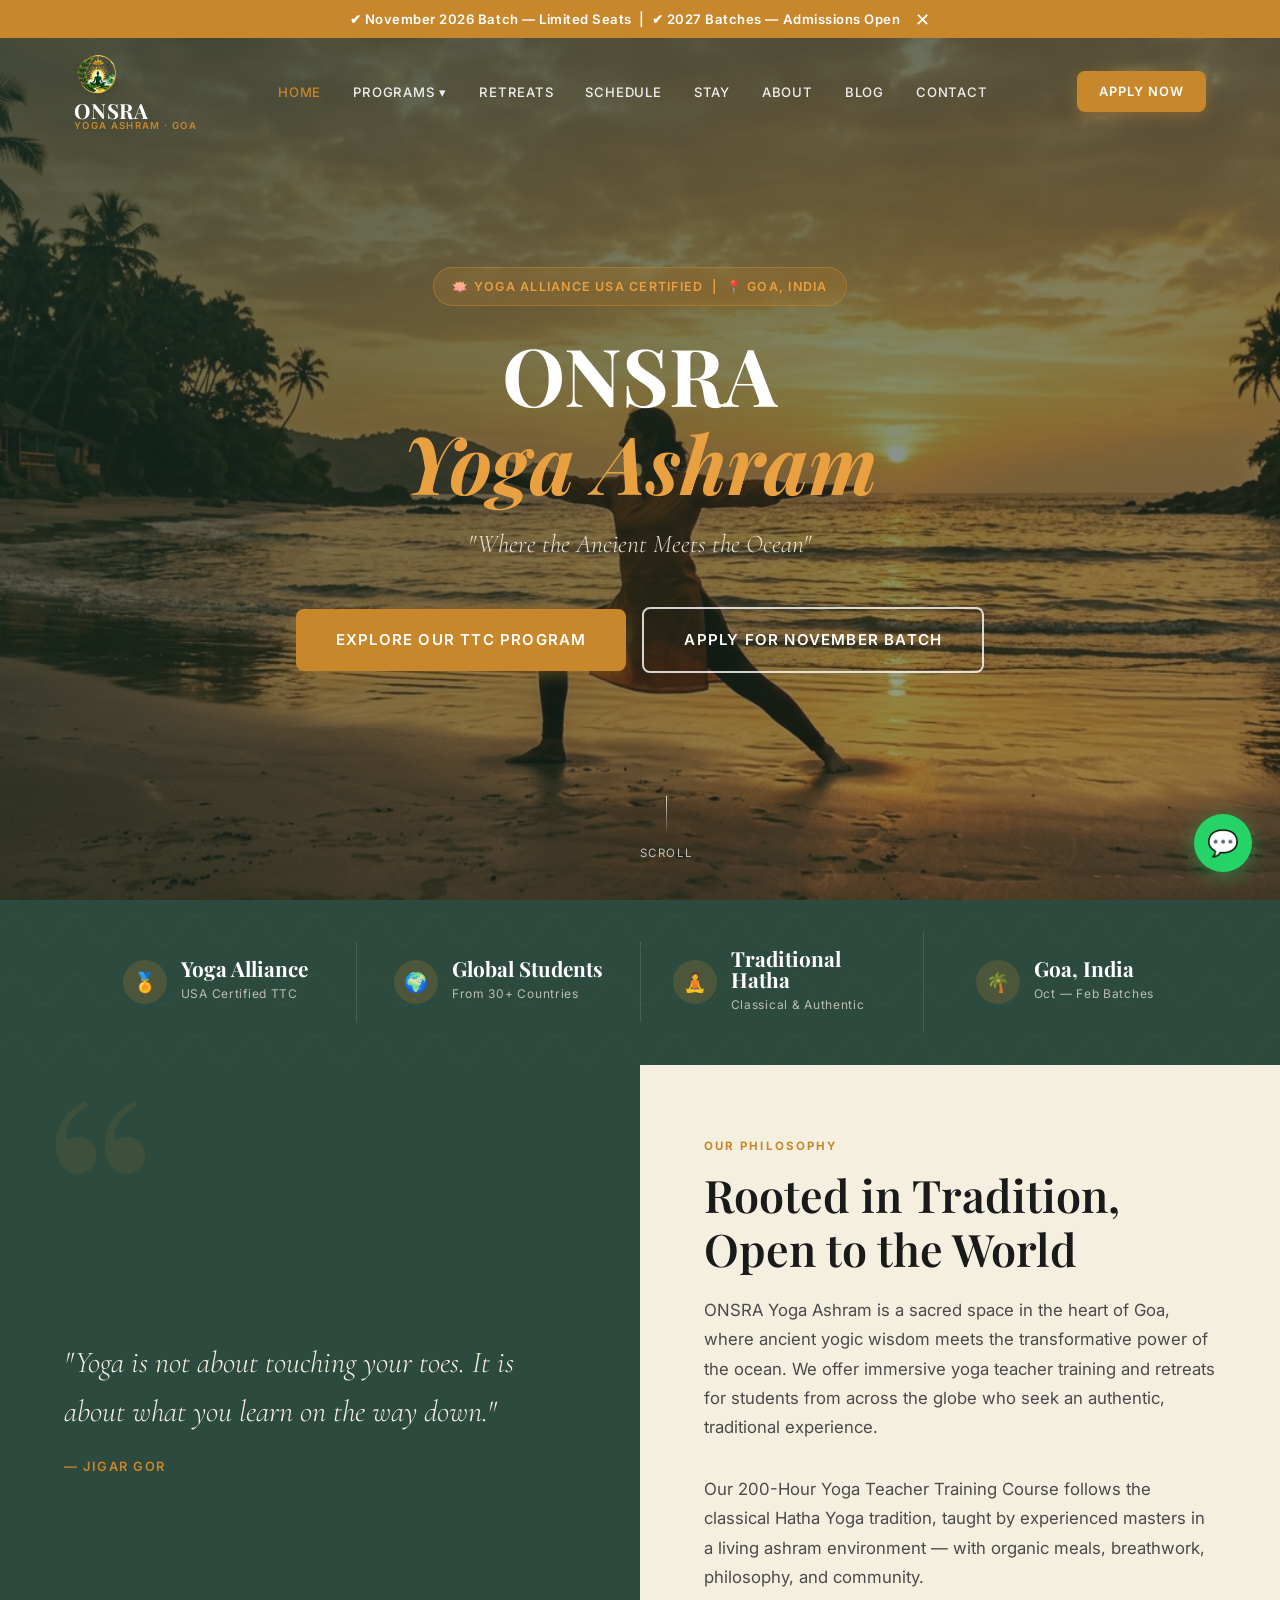
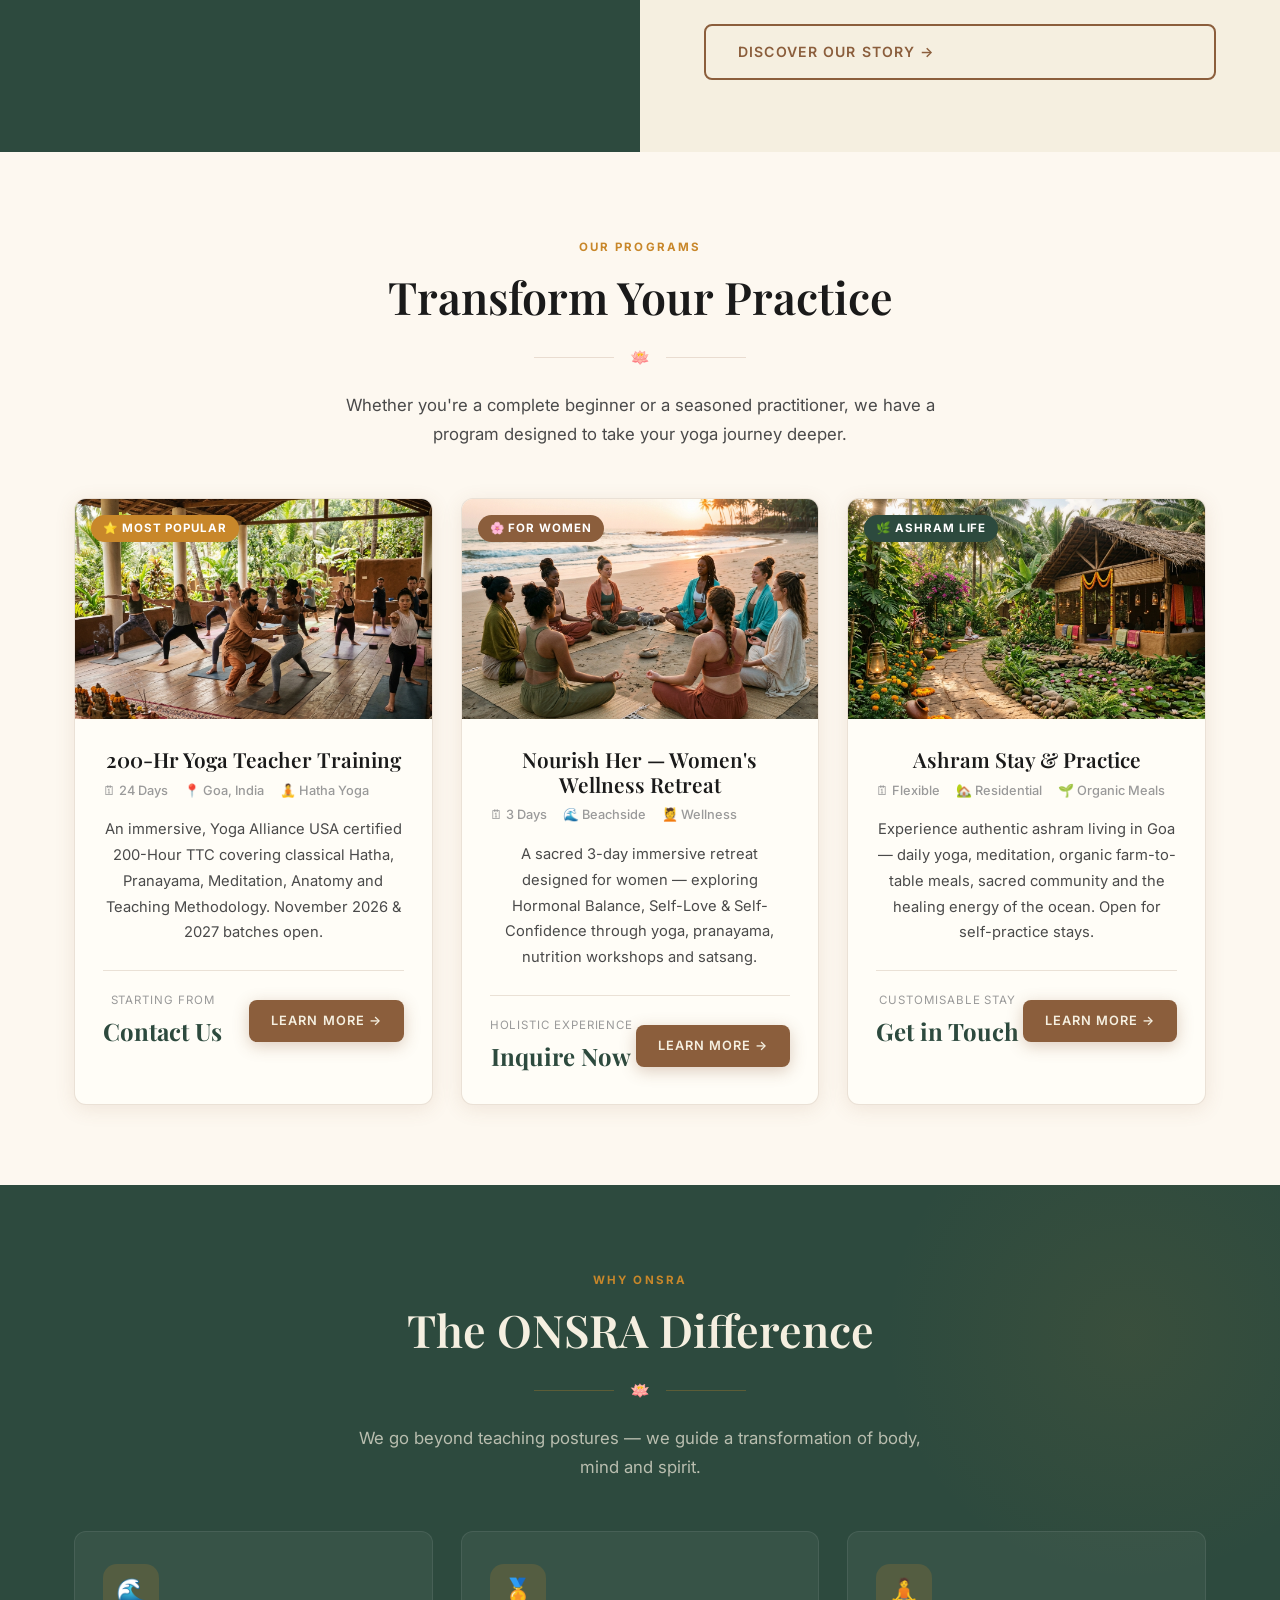
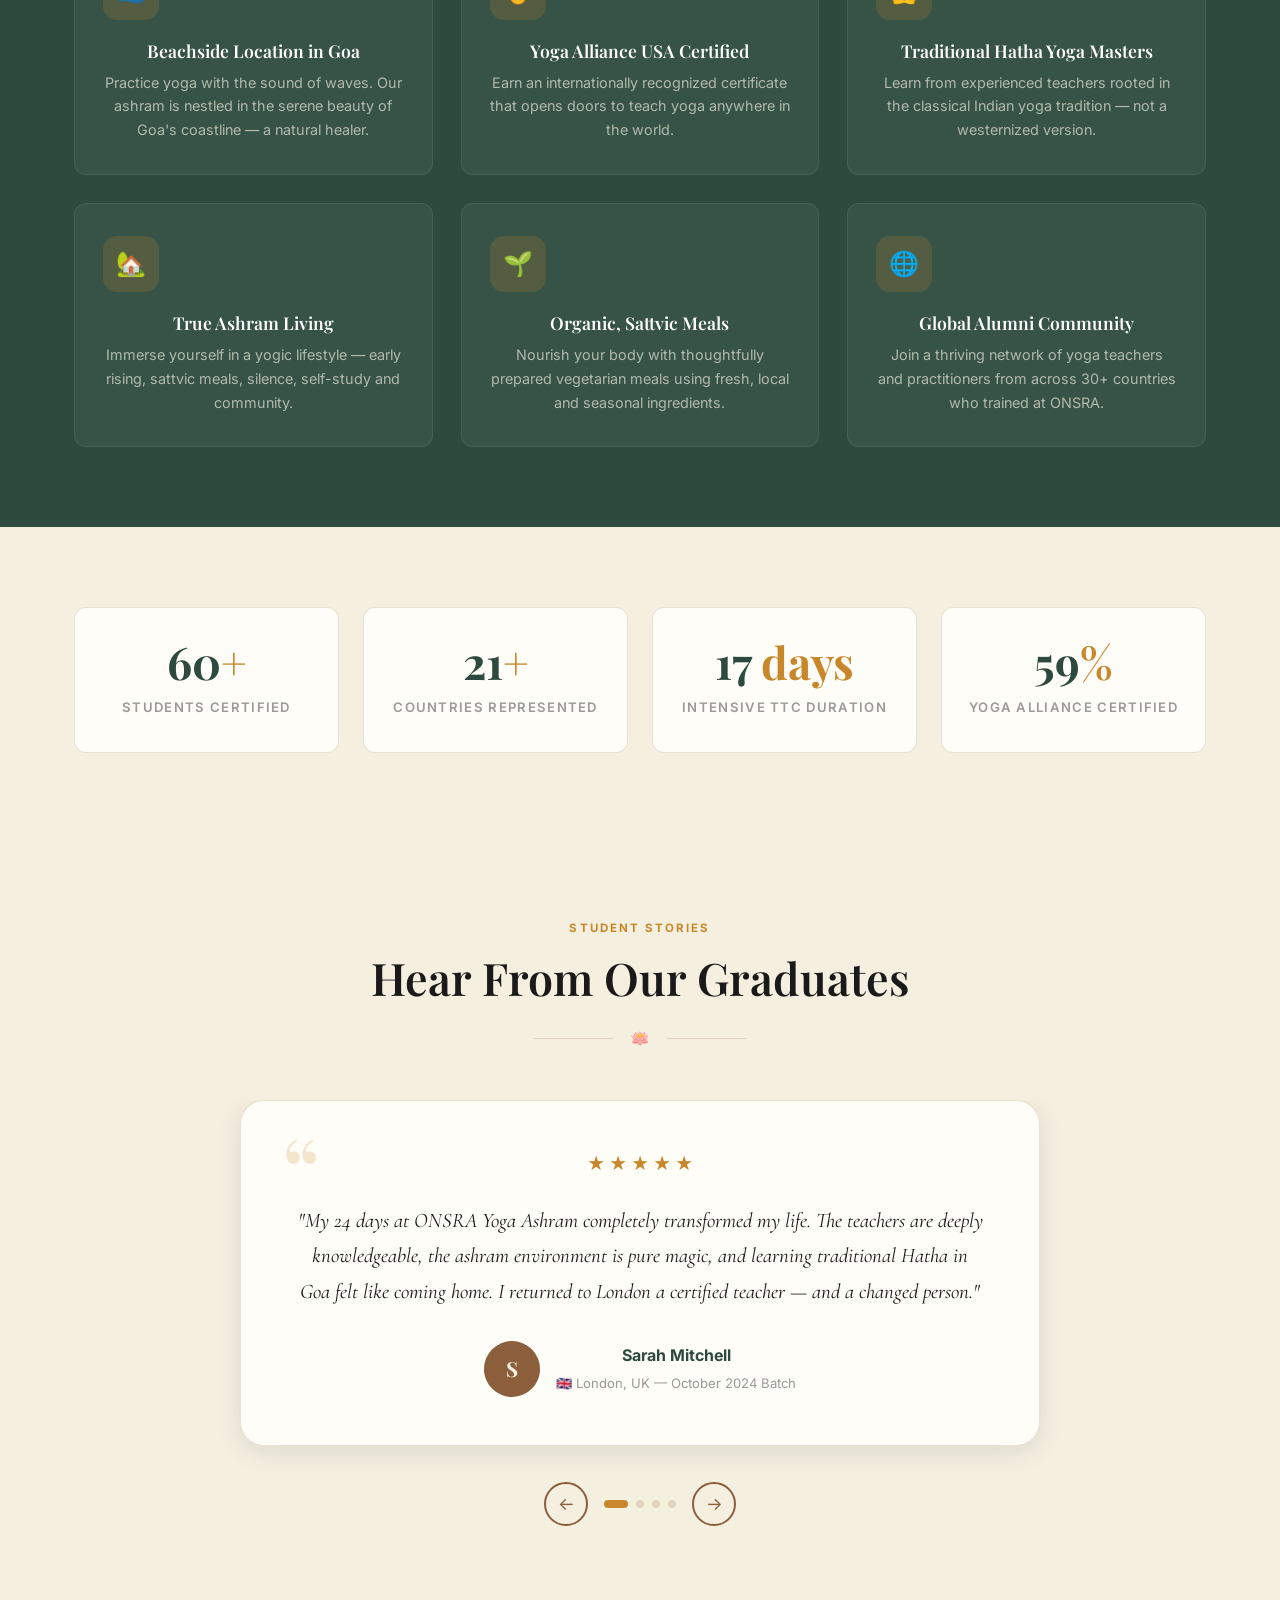
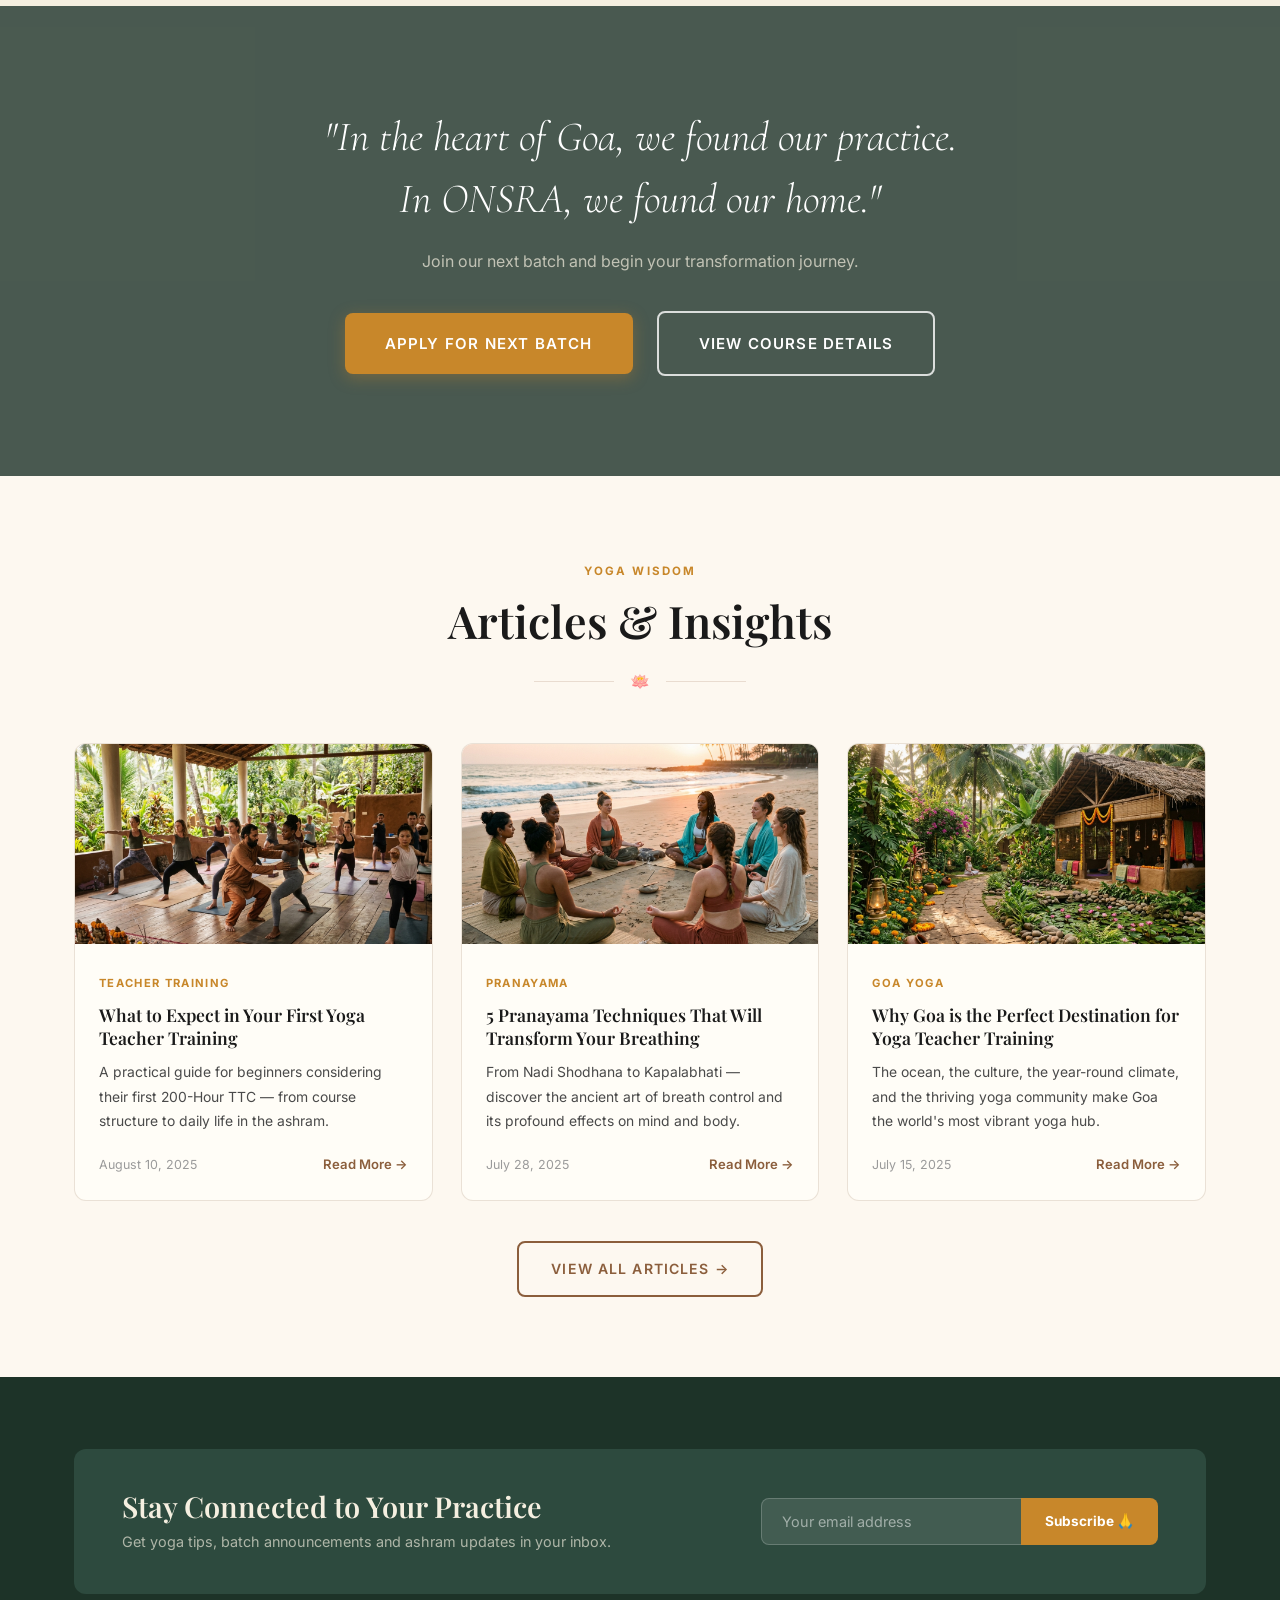
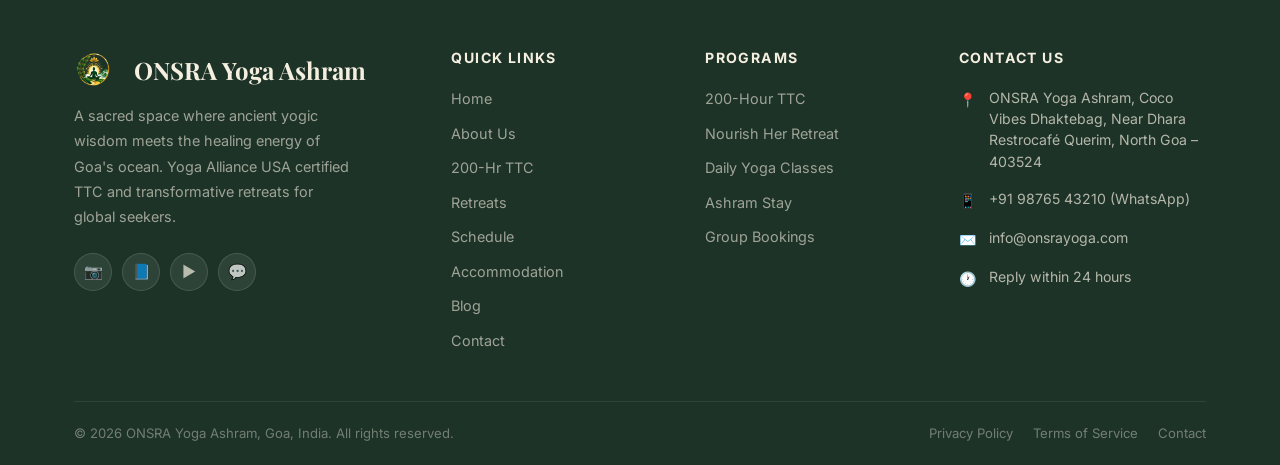
==== commit 0a582a87: "Update site files and add GitHub Pages deployment workflow" ====
--- a/index.html
+++ b/index.html
@@ -11,29 +11,23 @@
   <meta property="og:type" content="website" />
   <meta name="robots" content="index, follow" />
   <link rel="canonical" href="index.html" />
-  <link rel="icon" href="data:image/svg+xml,<svg xmlns='http://www.w3.org/2000/svg' viewBox='0 0 100 100'><text y='.9em' font-size='90'>🪷</text></svg>" />
+  <link rel="icon" type="image/png" href="images/logo.png" />
   <link rel="stylesheet" href="css/style.css" />
 </head>
 <body>
 
-<!-- Availability Announcement Strip -->
-<div class="availability-strip">
-  ✔ October 2025 Batch — Admissions Open &nbsp;|&nbsp; ✔ November Batch — Limited Seats &nbsp;
-  <button class="strip-close" style="background:none;border:none;color:#fff;cursor:pointer;margin-left:8px;font-size:1.1rem;">✕</button>
-</div>
-
 <!-- ===================== HEADER ===================== -->
 <header class="site-header" id="site-header">
+  <div class="availability-strip">
+    ✔ November 2026 Batch — Limited Seats &nbsp;|&nbsp; ✔ 2027 Batches — Admissions Open &nbsp;
+    <button class="strip-close" style="background:none;border:none;color:#fff;cursor:pointer;margin-left:8px;font-size:1.1rem;">✕</button>
+  </div>
   <div class="container">
     <nav class="nav-inner">
 
       <!-- Logo -->
       <a href="index.html" class="nav-logo">
-        <div class="logo-icon">
-          <svg viewBox="0 0 24 24" xmlns="http://www.w3.org/2000/svg">
-            <path d="M12 2C8.13 2 5 5.13 5 9c0 2.38 1.19 4.47 3 5.74V17c0 .55.45 1 1 1h6c.55 0 1-.45 1-1v-2.26C17.81 13.47 19 11.38 19 9c0-3.87-3.13-7-7-7zm0 13c-3.31 0-6-2.69-6-6s2.69-6 6-6 6 2.69 6 6-2.69 6-6 6zm-1 2h2v2h-2z"/>
-          </svg>
-        </div>
+        <img src="images/logo.png" alt="ONSRA Yoga Ashram" class="logo-img" style="width:48px;height:48px;max-width:48px;max-height:48px;object-fit:contain;border-radius:50%;flex-shrink:0;" />
         <div class="logo-text">
           <span class="logo-name">ONSRA</span>
           <span class="logo-tagline">Yoga Ashram · Goa</span>
@@ -100,7 +94,7 @@
     </p>
     <div class="hero-actions">
       <a href="training.html" class="btn btn-primary btn-lg">Explore Our TTC Program</a>
-      <a href="contact.html#booking" class="btn btn-outline btn-lg">Apply for October Batch</a>
+      <a href="contact.html#booking" class="btn btn-outline btn-lg">Apply for November Batch</a>
     </div>
   </div>
   <div class="hero-scroll" onclick="document.getElementById('trust').scrollIntoView({behavior:'smooth'})">
@@ -199,7 +193,7 @@
             <span class="program-meta-item">🧘 Hatha Yoga</span>
           </div>
           <p>
-            An immersive, Yoga Alliance USA certified 200-Hour TTC covering classical Hatha, Pranayama, Meditation, Anatomy and Teaching Methodology. October & November batches open.
+            An immersive, Yoga Alliance USA certified 200-Hour TTC covering classical Hatha, Pranayama, Meditation, Anatomy and Teaching Methodology. November 2026 & 2027 batches open.
           </p>
           <div class="program-price">
             <div>
@@ -550,7 +544,7 @@
     <!-- Footer Main -->
     <div class="footer-main">
       <div class="footer-brand">
-        <div class="footer-logo">🪷 ONSRA Yoga Ashram</div>
+        <div class="footer-logo"><img src="images/logo.png" alt="ONSRA Yoga Ashram Logo" style="width:40px;height:40px;max-width:40px;max-height:40px;object-fit:contain;border-radius:50%;vertical-align:middle;margin-right:8px;" /> ONSRA Yoga Ashram</div>
         <p>A sacred space where ancient yogic wisdom meets the healing energy of Goa's ocean. Yoga Alliance USA certified TTC and transformative retreats for global seekers.</p>
         <div class="social-links">
           <a href="#" class="social-link" aria-label="Instagram" title="Instagram">📷</a>
@@ -589,7 +583,7 @@
         <h4>Contact Us</h4>
         <div class="footer-contact-item">
           <span class="icon">📍</span>
-          <span>ONSRA Yoga Ashram, Anjuna, North Goa — 403509, Goa, India</span>
+          <span>ONSRA Yoga Ashram, Coco Vibes Dhaktebag, Near Dhara Restrocafé Querim, North Goa – 403524</span>
         </div>
         <div class="footer-contact-item">
           <span class="icon">📱</span>
@@ -608,7 +602,7 @@
 
     <!-- Footer Bottom -->
     <div class="footer-bottom">
-      <p>© 2025 ONSRA Yoga Ashram, Goa, India. All rights reserved.</p>
+      <p>© 2026 ONSRA Yoga Ashram, Goa, India. All rights reserved.</p>
       <div class="footer-bottom-links">
         <a href="#">Privacy Policy</a>
         <a href="#">Terms of Service</a>
--- a/css/style.css
+++ b/css/style.css
@@ -268,14 +268,13 @@
   left: 0;
   right: 0;
   z-index: var(--z-header);
-  padding: 20px 0;
-  transition: background var(--tr), padding var(--tr), box-shadow var(--tr);
+  padding: 0;
+  transition: background var(--tr), box-shadow var(--tr);
 }
 
 .site-header.scrolled {
   background: rgba(253, 248, 240, 0.97);
   backdrop-filter: blur(12px);
-  padding: 12px 0;
   box-shadow: 0 2px 24px rgba(44,74,62,0.1);
 }
 
@@ -283,6 +282,13 @@
   display: flex;
   align-items: center;
   justify-content: space-between;
+  padding: 14px 0;
+  transition: padding var(--tr);
+}
+
+.site-header.scrolled .nav-inner {
+  padding: 10px 0;
+}
   gap: 24px;
 }
 
@@ -290,26 +296,43 @@
 .nav-logo {
   display: flex;
   align-items: center;
-  gap: 10px;
+  gap: 12px;
   flex-shrink: 0;
+  text-decoration: none;
+}
+
+.nav-logo .logo-img {
+  width: 48px;
+  height: 48px;
+  max-width: 48px;
+  max-height: 48px;
+  border-radius: 50%;
+  object-fit: contain;
+  flex-shrink: 0;
+  transition: transform var(--tr), filter var(--tr);
+  filter: drop-shadow(0 2px 6px rgba(0,0,0,0.15));
+}
+
+.nav-logo:hover .logo-img {
+  transform: scale(1.08) rotate(4deg);
+  filter: drop-shadow(0 4px 10px rgba(200, 149, 80, 0.4));
 }
 
 .nav-logo .logo-icon {
-  width: 42px;
-  height: 42px;
-  background: var(--forest);
+  width: 48px;
+  height: 48px;
   border-radius: 50%;
   display: flex;
   align-items: center;
   justify-content: center;
   flex-shrink: 0;
-  transition: var(--tr);
-}
-
-.nav-logo .logo-icon svg {
-  width: 24px;
-  height: 24px;
-  fill: var(--saffron);
+  overflow: hidden;
+}
+
+.nav-logo .logo-icon img {
+  width: 100%;
+  height: 100%;
+  object-fit: contain;
 }
 
 .nav-logo .logo-text {
@@ -1727,6 +1750,19 @@
   font-weight: 700;
   color: var(--sand);
   margin-bottom: 12px;
+  display: flex;
+  align-items: center;
+  gap: 12px;
+}
+
+.footer-brand .footer-logo img {
+  width: 40px;
+  height: 40px;
+  max-width: 40px;
+  max-height: 40px;
+  border-radius: 50%;
+  object-fit: contain;
+  flex-shrink: 0;
 }
 
 .footer-brand p {
@@ -2093,12 +2129,15 @@
   background: var(--saffron);
   color: #fff;
   text-align: center;
-  padding: 12px;
-  font-size: 0.85rem;
+  padding: 8px 16px;
+  font-size: 0.82rem;
   font-weight: 600;
-  letter-spacing: 0.05em;
+  letter-spacing: 0.04em;
   position: relative;
   z-index: 101;
+  display: flex;
+  align-items: center;
+  justify-content: center;
 }
 
 /* === 33. RESPONSIVE DESIGN === */
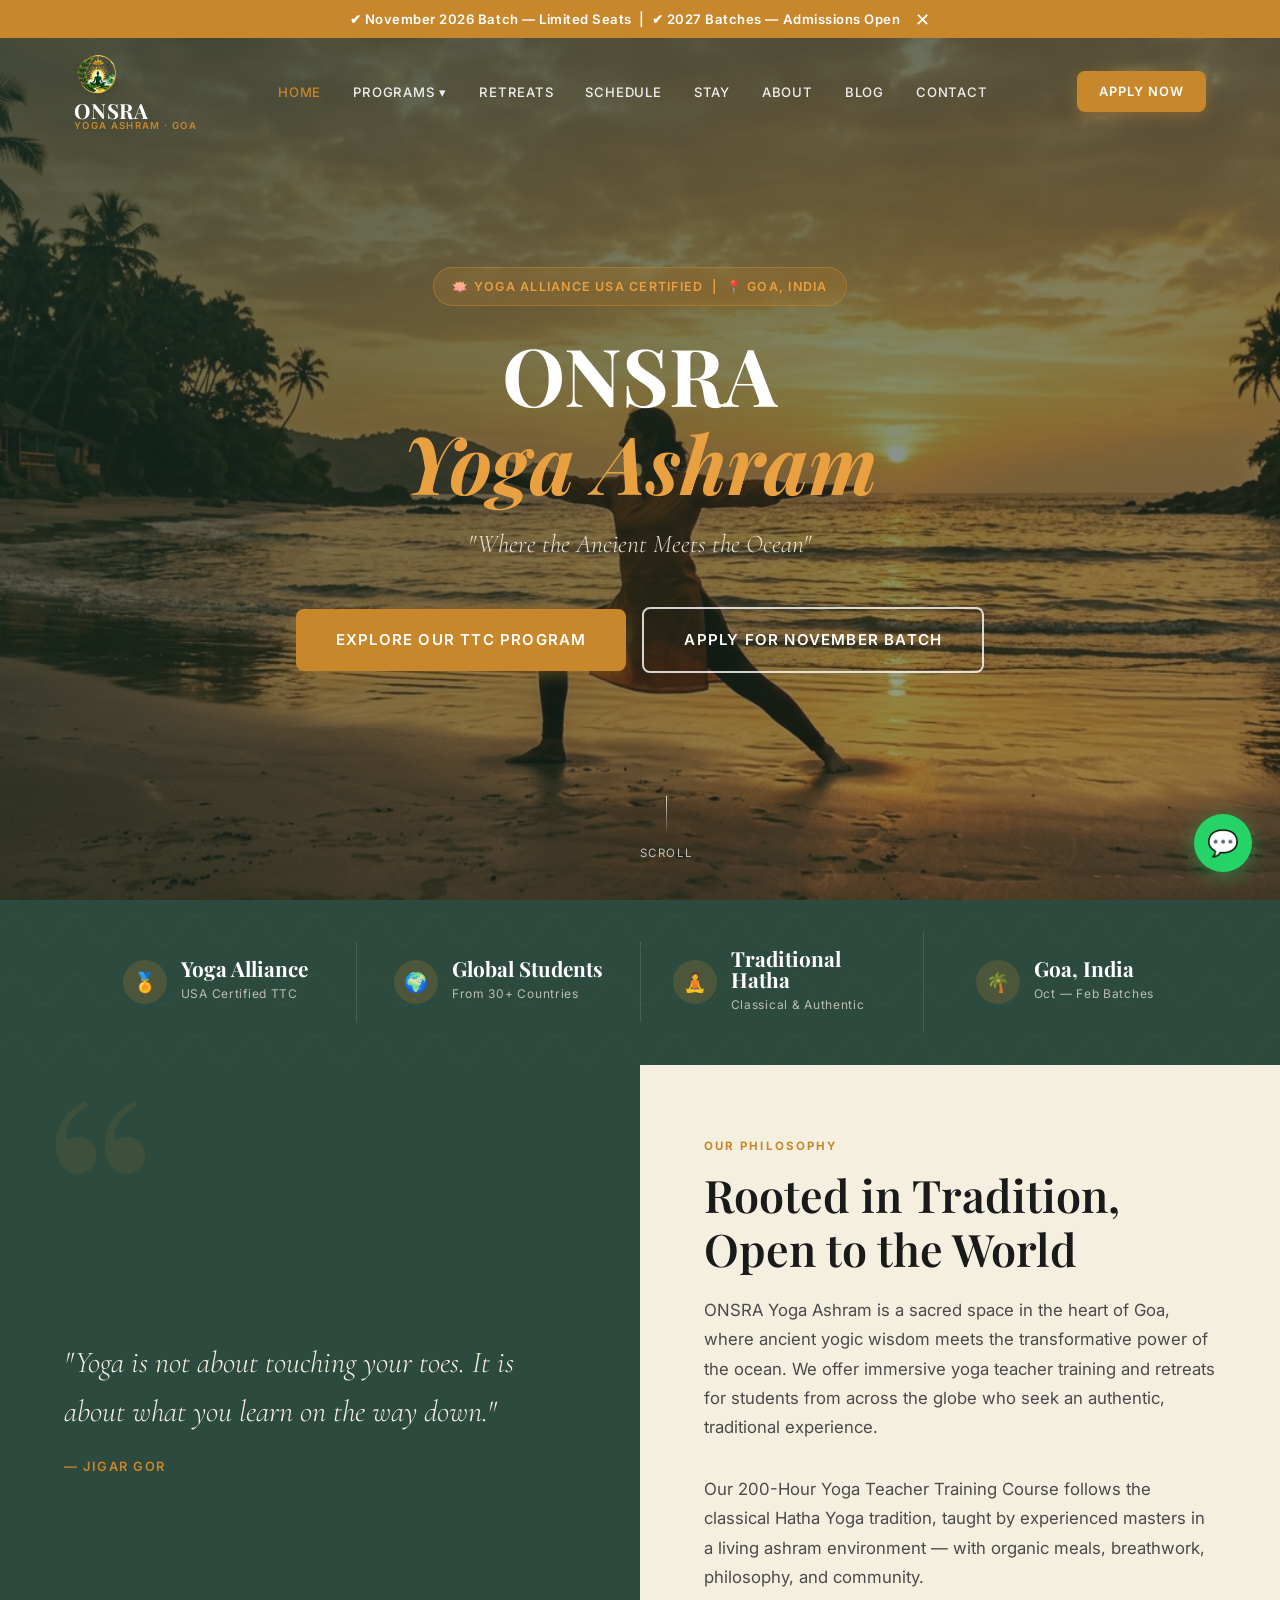
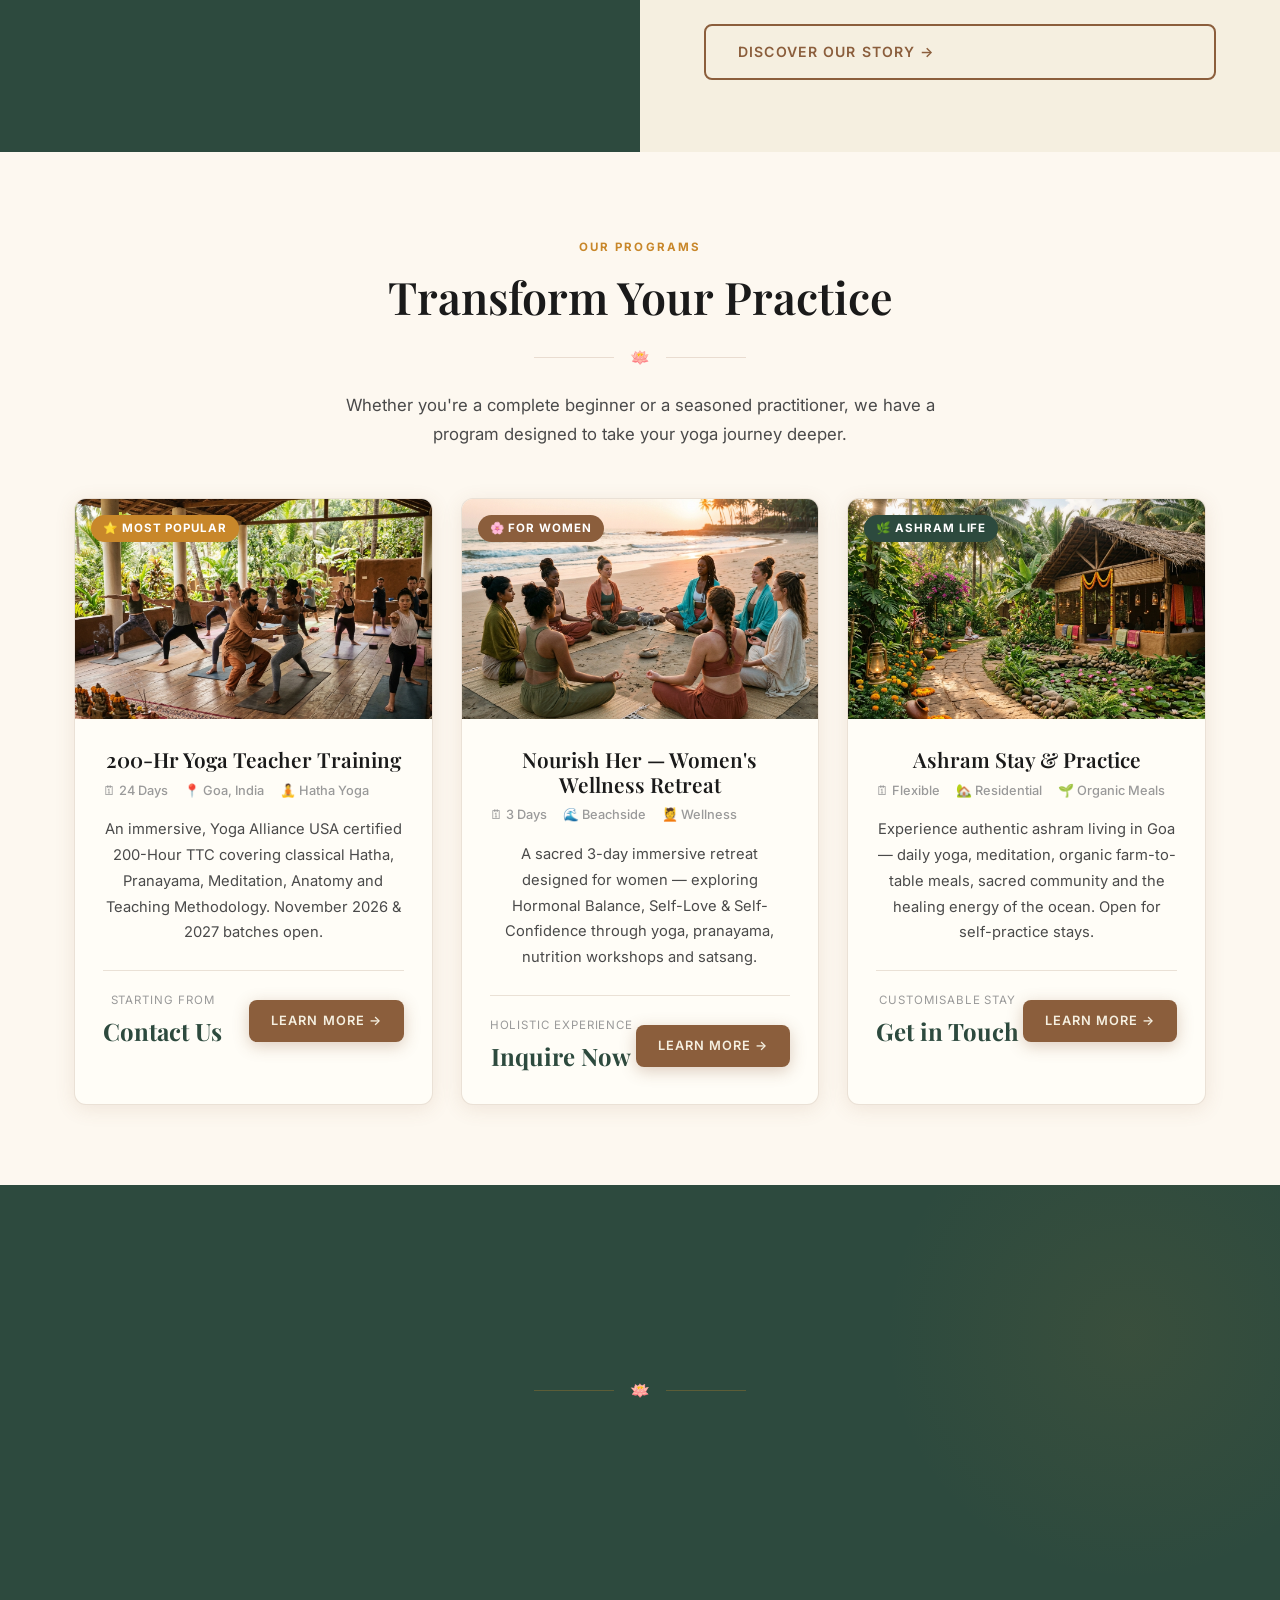
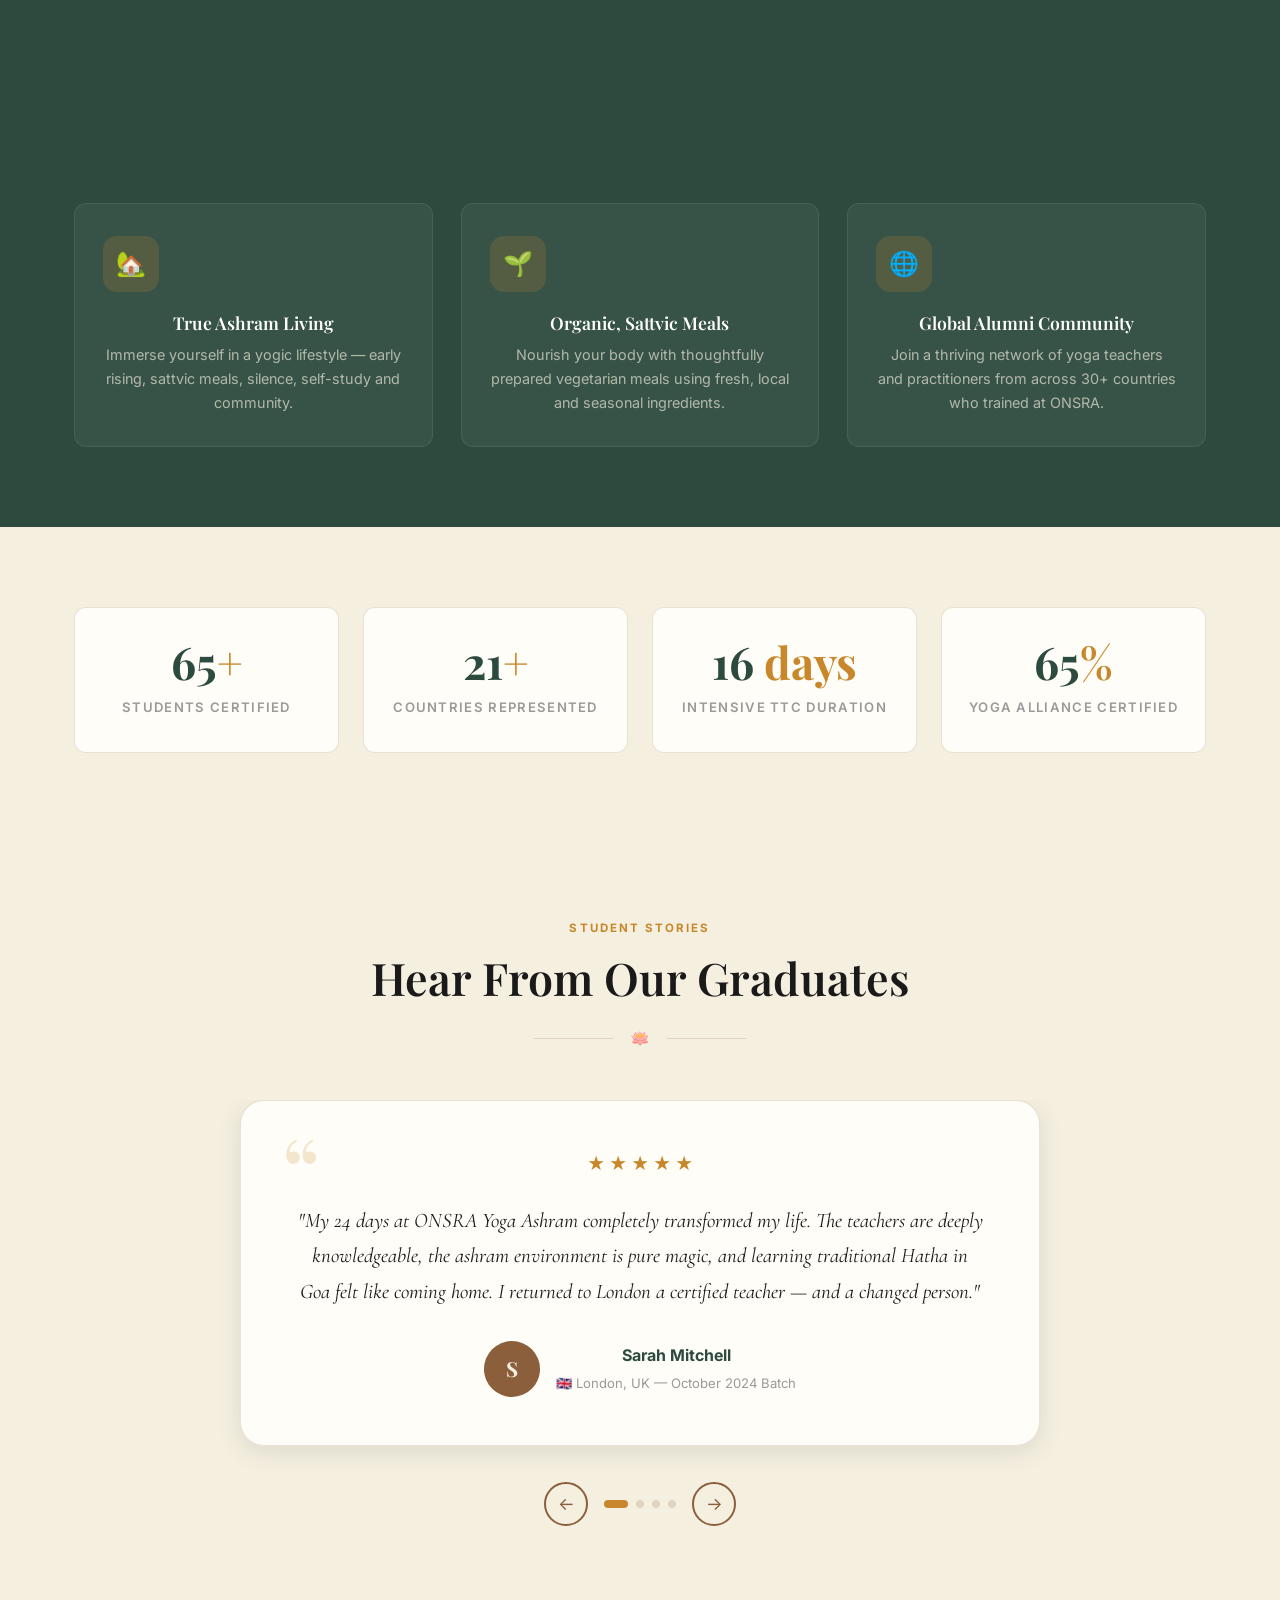
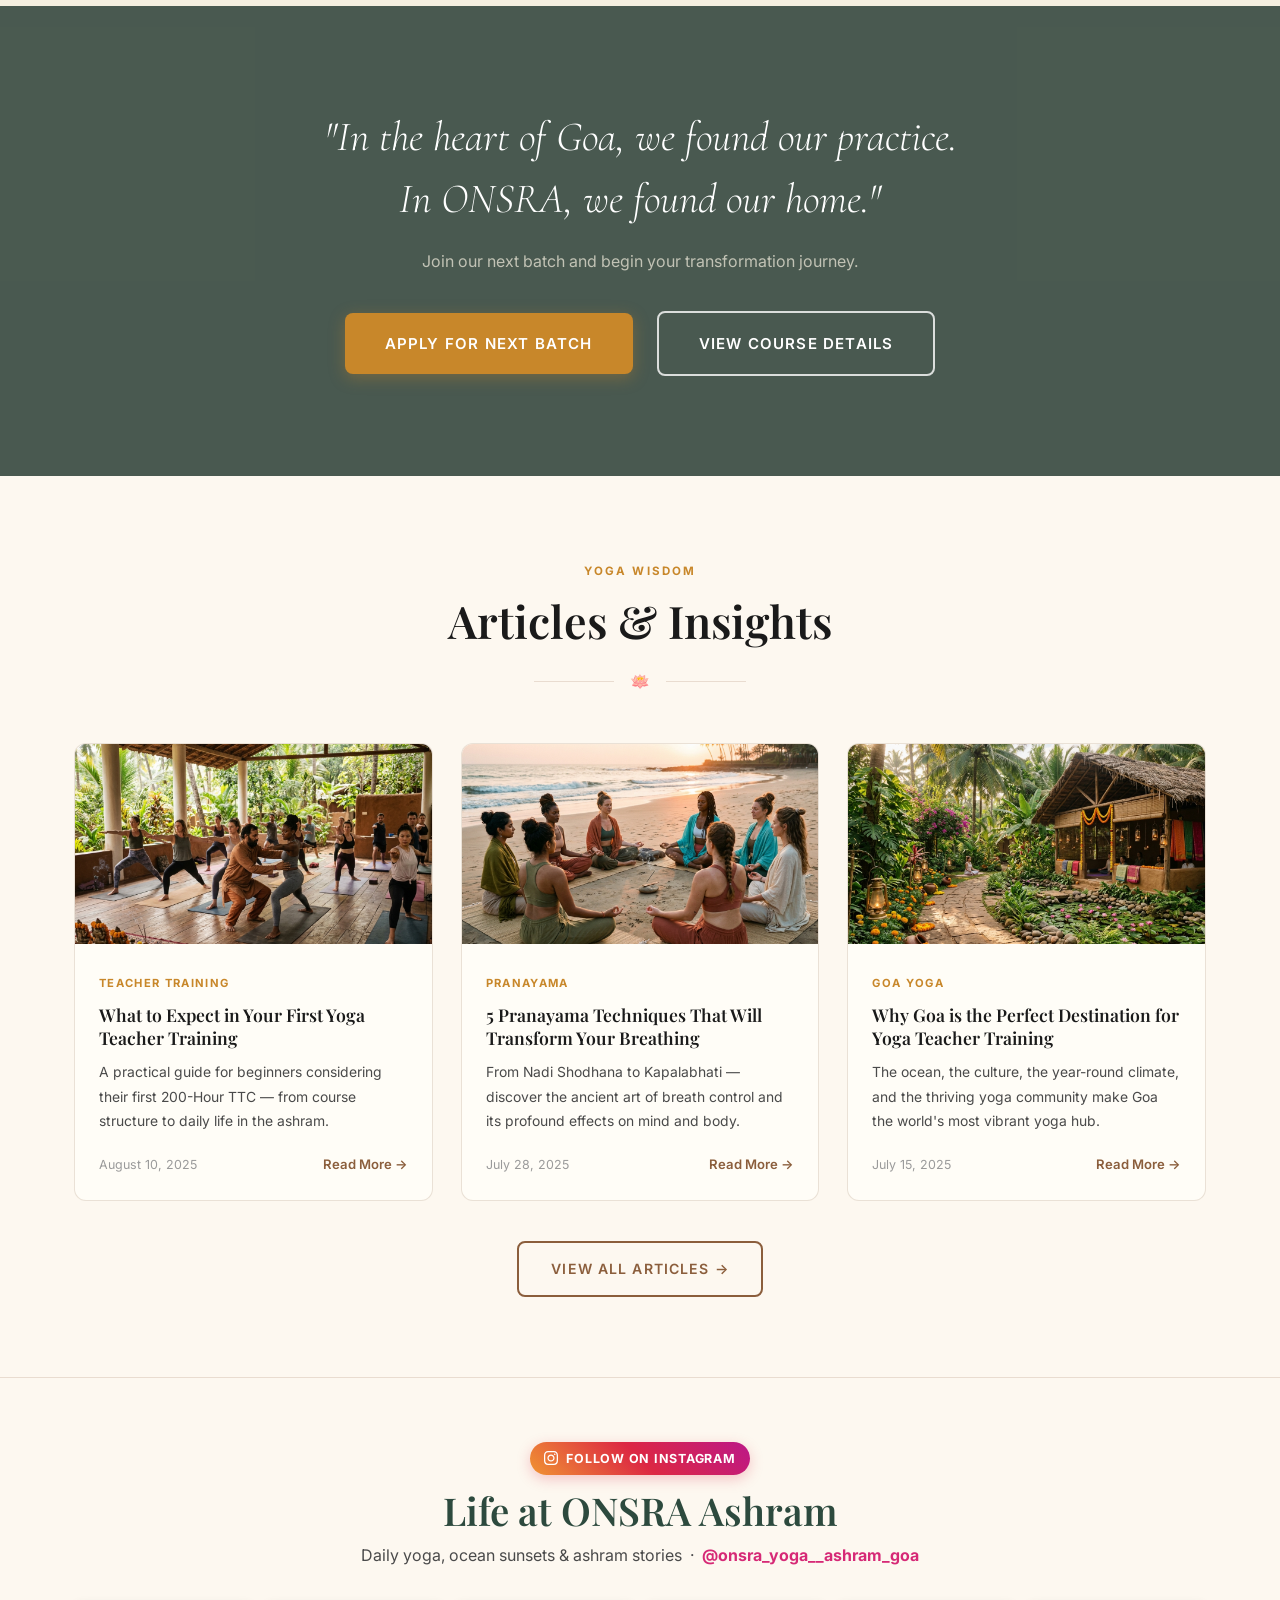
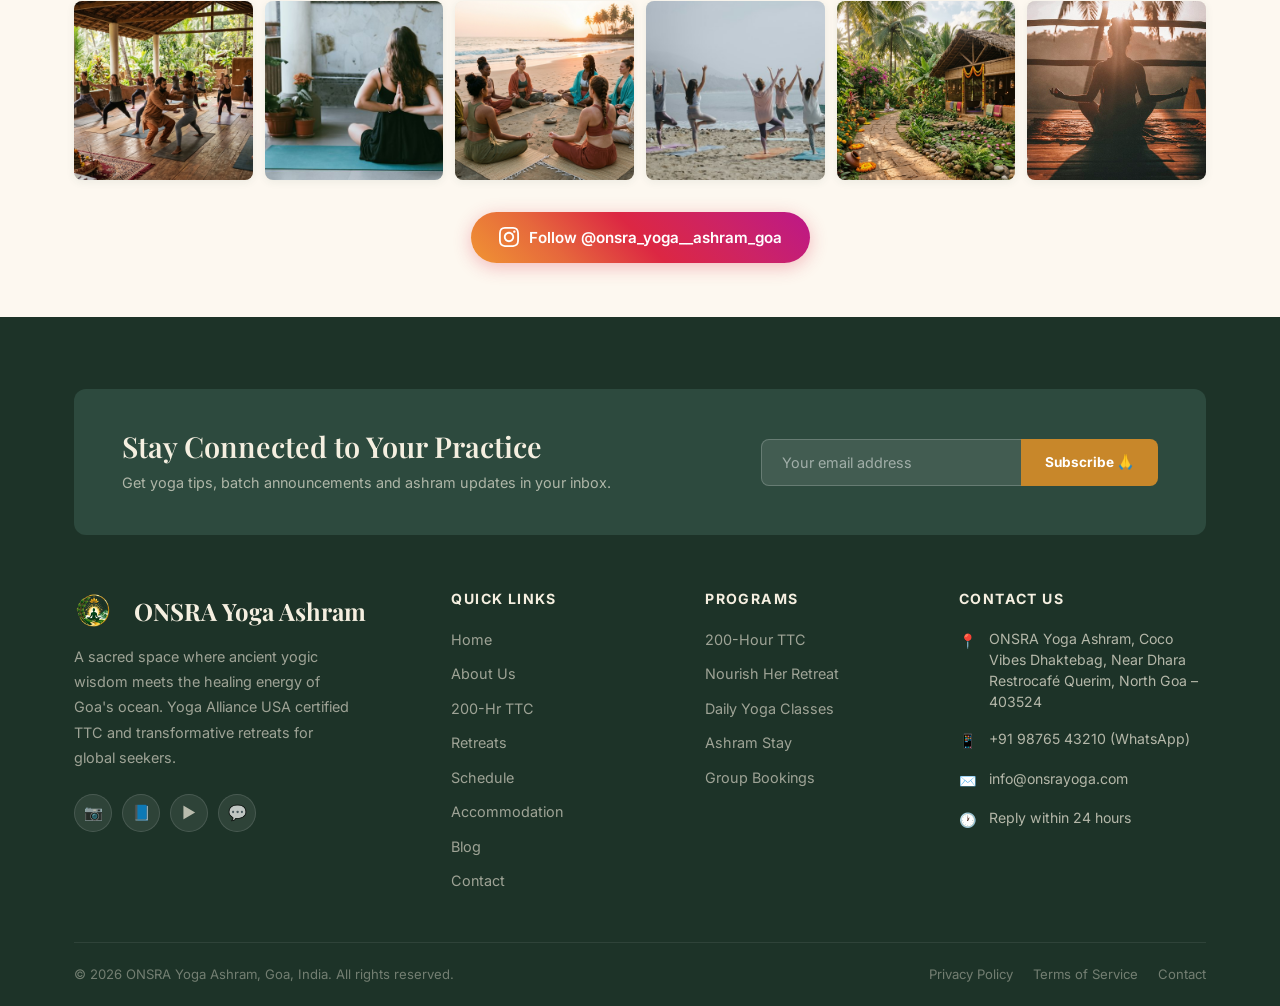
==== commit 8a52854e: "Add Instagram feed section before footer and update social links" ====
--- a/index.html
+++ b/index.html
@@ -525,6 +525,95 @@
 </section>
 
 
+<!-- ===================== INSTAGRAM FEED ===================== -->
+<section class="instagram-section" id="instagram-feed">
+  <div class="container">
+    <div class="instagram-header" data-reveal>
+      <span class="instagram-badge">
+        <svg viewBox="0 0 24 24"><path d="M12 2.163c3.204 0 3.584.012 4.85.07 3.252.148 4.771 1.691 4.919 4.919.058 1.265.069 1.645.069 4.849 0 3.205-.012 3.584-.069 4.849-.149 3.225-1.664 4.771-4.919 4.919-1.266.058-1.644.07-4.85.07-3.204 0-3.584-.012-4.849-.07-3.26-.149-4.771-1.699-4.919-4.92-.058-1.265-.07-1.644-.07-4.849 0-3.204.013-3.583.07-4.849.149-3.227 1.664-4.771 4.919-4.919 1.266-.057 1.645-.069 4.849-.069zm0-2.163c-3.259 0-3.667.014-4.947.072-4.358.2-6.78 2.618-6.98 6.98-.059 1.281-.073 1.689-.073 4.948 0 3.259.014 3.668.072 4.948.2 4.358 2.618 6.78 6.98 6.98 1.281.058 1.689.072 4.948.072 3.259 0 3.668-.014 4.948-.072 4.354-.2 6.782-2.618 6.979-6.98.059-1.28.073-1.689.073-4.948 0-3.259-.014-3.667-.072-4.947-.196-4.354-2.617-6.78-6.979-6.98-1.281-.059-1.69-.073-4.949-.073zm0 5.838c-3.403 0-6.162 2.759-6.162 6.162s2.759 6.163 6.162 6.163 6.162-2.759 6.162-6.163c0-3.403-2.759-6.162-6.162-6.162zm0 10.162c-2.209 0-4-1.79-4-4 0-2.209 1.791-4 4-4s4 1.791 4 4c0 2.21-1.791 4-4 4zm6.406-11.845c-.796 0-1.441.645-1.441 1.44s.645 1.44 1.441 1.44c.795 0 1.439-.645 1.439-1.44s-.644-1.44-1.439-1.44z"/></svg>
+        Follow On Instagram
+      </span>
+      <h2>Life at ONSRA Ashram</h2>
+      <p class="instagram-sub">
+        Daily yoga, ocean sunsets & ashram stories &nbsp;·&nbsp;
+        <a href="https://www.instagram.com/onsra_yoga__ashram_goa/" target="_blank" rel="noopener noreferrer" class="instagram-handle">@onsra_yoga__ashram_goa</a>
+      </p>
+    </div>
+
+    <!-- Instagram Grid -->
+    <div class="instagram-grid" data-reveal>
+      <!-- Post 1 -->
+      <a href="https://www.instagram.com/onsra_yoga__ashram_goa/" target="_blank" rel="noopener noreferrer" class="insta-item" title="View on Instagram">
+        <img src="images/ttc-program.jpg" alt="ONSRA Yoga TTC Practice" loading="lazy" />
+        <div class="insta-overlay">
+          <svg class="insta-icon" viewBox="0 0 24 24"><path d="M12 2.163c3.204 0 3.584.012 4.85.07 3.252.148 4.771 1.691 4.919 4.919.058 1.265.069 1.645.069 4.849 0 3.205-.012 3.584-.069 4.849-.149 3.225-1.664 4.771-4.919 4.919-1.266.058-1.644.07-4.85.07-3.204 0-3.584-.012-4.849-.07-3.26-.149-4.771-1.699-4.919-4.92-.058-1.265-.07-1.644-.07-4.849 0-3.204.013-3.583.07-4.849.149-3.227 1.664-4.771 4.919-4.919 1.266-.057 1.645-.069 4.849-.069zm0-2.163c-3.259 0-3.667.014-4.947.072-4.358.2-6.78 2.618-6.98 6.98-.059 1.281-.073 1.689-.073 4.948 0 3.259.014 3.668.072 4.948.2 4.358 2.618 6.78 6.98 6.98 1.281.058 1.689.072 4.948.072 3.259 0 3.668-.014 4.948-.072 4.354-.2 6.782-2.618 6.979-6.98.059-1.28.073-1.689.073-4.948 0-3.259-.014-3.667-.072-4.947-.196-4.354-2.617-6.78-6.979-6.98-1.281-.059-1.69-.073-4.949-.073zm0 5.838c-3.403 0-6.162 2.759-6.162 6.162s2.759 6.163 6.162 6.163 6.162-2.759 6.162-6.163c0-3.403-2.759-6.162-6.162-6.162zm0 10.162c-2.209 0-4-1.79-4-4 0-2.209 1.791-4 4-4s4 1.791 4 4c0 2.21-1.791 4-4 4zm6.406-11.845c-.796 0-1.441.645-1.441 1.44s.645 1.44 1.441 1.44c.795 0 1.439-.645 1.439-1.44s-.644-1.44-1.439-1.44z"/></svg>
+          <span class="insta-caption">Morning asana flow in our open-air shala 🧘‍♂️</span>
+          <div class="insta-stats"><span>❤️ 342</span><span>💬 28</span></div>
+        </div>
+      </a>
+
+      <!-- Post 2 -->
+      <a href="https://www.instagram.com/onsra_yoga__ashram_goa/" target="_blank" rel="noopener noreferrer" class="insta-item" title="View on Instagram">
+        <img src="images/ig-beach-yoga.jpg" alt="Querim Beach Yoga Goa" loading="lazy" />
+        <div class="insta-overlay">
+          <svg class="insta-icon" viewBox="0 0 24 24"><path d="M12 2.163c3.204 0 3.584.012 4.85.07 3.252.148 4.771 1.691 4.919 4.919.058 1.265.069 1.645.069 4.849 0 3.205-.012 3.584-.069 4.849-.149 3.225-1.664 4.771-4.919 4.919-1.266.058-1.644.07-4.85.07-3.204 0-3.584-.012-4.849-.07-3.26-.149-4.771-1.699-4.919-4.92-.058-1.265-.07-1.644-.07-4.849 0-3.204.013-3.583.07-4.849.149-3.227 1.664-4.771 4.919-4.919 1.266-.057 1.645-.069 4.849-.069zm0-2.163c-3.259 0-3.667.014-4.947.072-4.358.2-6.78 2.618-6.98 6.98-.059 1.281-.073 1.689-.073 4.948 0 3.259.014 3.668.072 4.948.2 4.358 2.618 6.78 6.98 6.98 1.281.058 1.689.072 4.948.072 3.259 0 3.668-.014 4.948-.072 4.354-.2 6.782-2.618 6.979-6.98.059-1.28.073-1.689.073-4.948 0-3.259-.014-3.667-.072-4.947-.196-4.354-2.617-6.78-6.979-6.98-1.281-.059-1.69-.073-4.949-.073zm0 5.838c-3.403 0-6.162 2.759-6.162 6.162s2.759 6.163 6.162 6.163 6.162-2.759 6.162-6.163c0-3.403-2.759-6.162-6.162-6.162zm0 10.162c-2.209 0-4-1.79-4-4 0-2.209 1.791-4 4-4s4 1.791 4 4c0 2.21-1.791 4-4 4zm6.406-11.845c-.796 0-1.441.645-1.441 1.44s.645 1.44 1.441 1.44c.795 0 1.439-.645 1.439-1.44s-.644-1.44-1.439-1.44z"/></svg>
+          <span class="insta-caption">Sunrise beach yoga at Querim Beach 🌊✨</span>
+          <div class="insta-stats"><span>❤️ 418</span><span>💬 39</span></div>
+        </div>
+      </a>
+
+      <!-- Post 3 -->
+      <a href="https://www.instagram.com/onsra_yoga__ashram_goa/" target="_blank" rel="noopener noreferrer" class="insta-item" title="View on Instagram">
+        <img src="images/womens-retreat.jpg" alt="Women's Wellness Retreat Goa" loading="lazy" />
+        <div class="insta-overlay">
+          <svg class="insta-icon" viewBox="0 0 24 24"><path d="M12 2.163c3.204 0 3.584.012 4.85.07 3.252.148 4.771 1.691 4.919 4.919.058 1.265.069 1.645.069 4.849 0 3.205-.012 3.584-.069 4.849-.149 3.225-1.664 4.771-4.919 4.919-1.266.058-1.644.07-4.85.07-3.204 0-3.584-.012-4.849-.07-3.26-.149-4.771-1.699-4.919-4.92-.058-1.265-.07-1.644-.07-4.849 0-3.204.013-3.583.07-4.849.149-3.227 1.664-4.771 4.919-4.919 1.266-.057 1.645-.069 4.849-.069zm0-2.163c-3.259 0-3.667.014-4.947.072-4.358.2-6.78 2.618-6.98 6.98-.059 1.281-.073 1.689-.073 4.948 0 3.259.014 3.668.072 4.948.2 4.358 2.618 6.78 6.98 6.98 1.281.058 1.689.072 4.948.072 3.259 0 3.668-.014 4.948-.072 4.354-.2 6.782-2.618 6.979-6.98.059-1.28.073-1.689.073-4.948 0-3.259-.014-3.667-.072-4.947-.196-4.354-2.617-6.78-6.979-6.98-1.281-.059-1.69-.073-4.949-.073zm0 5.838c-3.403 0-6.162 2.759-6.162 6.162s2.759 6.163 6.162 6.163 6.162-2.759 6.162-6.163c0-3.403-2.759-6.162-6.162-6.162zm0 10.162c-2.209 0-4-1.79-4-4 0-2.209 1.791-4 4-4s4 1.791 4 4c0 2.21-1.791 4-4 4zm6.406-11.845c-.796 0-1.441.645-1.441 1.44s.645 1.44 1.441 1.44c.795 0 1.439-.645 1.439-1.44s-.644-1.44-1.439-1.44z"/></svg>
+          <span class="insta-caption">Sacred sisterhood & sound bath ceremony 🌿🕊️</span>
+          <div class="insta-stats"><span>❤️ 295</span><span>💬 24</span></div>
+        </div>
+      </a>
+
+      <!-- Post 4 -->
+      <a href="https://www.instagram.com/onsra_yoga__ashram_goa/" target="_blank" rel="noopener noreferrer" class="insta-item" title="View on Instagram">
+        <img src="images/ig-meditation.jpg" alt="Meditation and Pranayama at ONSRA" loading="lazy" />
+        <div class="insta-overlay">
+          <svg class="insta-icon" viewBox="0 0 24 24"><path d="M12 2.163c3.204 0 3.584.012 4.85.07 3.252.148 4.771 1.691 4.919 4.919.058 1.265.069 1.645.069 4.849 0 3.205-.012 3.584-.069 4.849-.149 3.225-1.664 4.771-4.919 4.919-1.266.058-1.644.07-4.85.07-3.204 0-3.584-.012-4.849-.07-3.26-.149-4.771-1.699-4.919-4.92-.058-1.265-.07-1.644-.07-4.849 0-3.204.013-3.583.07-4.849.149-3.227 1.664-4.771 4.919-4.919 1.266-.057 1.645-.069 4.849-.069zm0-2.163c-3.259 0-3.667.014-4.947.072-4.358.2-6.78 2.618-6.98 6.98-.059 1.281-.073 1.689-.073 4.948 0 3.259.014 3.668.072 4.948.2 4.358 2.618 6.78 6.98 6.98 1.281.058 1.689.072 4.948.072 3.259 0 3.668-.014 4.948-.072 4.354-.2 6.782-2.618 6.979-6.98.059-1.28.073-1.689.073-4.948 0-3.259-.014-3.667-.072-4.947-.196-4.354-2.617-6.78-6.979-6.98-1.281-.059-1.69-.073-4.949-.073zm0 5.838c-3.403 0-6.162 2.759-6.162 6.162s2.759 6.163 6.162 6.163 6.162-2.759 6.162-6.163c0-3.403-2.759-6.162-6.162-6.162zm0 10.162c-2.209 0-4-1.79-4-4 0-2.209 1.791-4 4-4s4 1.791 4 4c0 2.21-1.791 4-4 4zm6.406-11.845c-.796 0-1.441.645-1.441 1.44s.645 1.44 1.441 1.44c.795 0 1.439-.645 1.439-1.44s-.644-1.44-1.439-1.44z"/></svg>
+          <span class="insta-caption">Stillness within: daily guided meditation 🕉️</span>
+          <div class="insta-stats"><span>❤️ 367</span><span>💬 31</span></div>
+        </div>
+      </a>
+
+      <!-- Post 5 -->
+      <a href="https://www.instagram.com/onsra_yoga__ashram_goa/" target="_blank" rel="noopener noreferrer" class="insta-item" title="View on Instagram">
+        <img src="images/ashram-about.jpg" alt="Ashram Grounds and Garden" loading="lazy" />
+        <div class="insta-overlay">
+          <svg class="insta-icon" viewBox="0 0 24 24"><path d="M12 2.163c3.204 0 3.584.012 4.85.07 3.252.148 4.771 1.691 4.919 4.919.058 1.265.069 1.645.069 4.849 0 3.205-.012 3.584-.069 4.849-.149 3.225-1.664 4.771-4.919 4.919-1.266.058-1.644.07-4.85.07-3.204 0-3.584-.012-4.849-.07-3.26-.149-4.771-1.699-4.919-4.92-.058-1.265-.07-1.644-.07-4.849 0-3.204.013-3.583.07-4.849.149-3.227 1.664-4.771 4.919-4.919 1.266-.057 1.645-.069 4.849-.069zm0-2.163c-3.259 0-3.667.014-4.947.072-4.358.2-6.78 2.618-6.98 6.98-.059 1.281-.073 1.689-.073 4.948 0 3.259.014 3.668.072 4.948.2 4.358 2.618 6.78 6.98 6.98 1.281.058 1.689.072 4.948.072 3.259 0 3.668-.014 4.948-.072 4.354-.2 6.782-2.618 6.979-6.98.059-1.28.073-1.689.073-4.948 0-3.259-.014-3.667-.072-4.947-.196-4.354-2.617-6.78-6.979-6.98-1.281-.059-1.69-.073-4.949-.073zm0 5.838c-3.403 0-6.162 2.759-6.162 6.162s2.759 6.163 6.162 6.163 6.162-2.759 6.162-6.163c0-3.403-2.759-6.162-6.162-6.162zm0 10.162c-2.209 0-4-1.79-4-4 0-2.209 1.791-4 4-4s4 1.791 4 4c0 2.21-1.791 4-4 4zm6.406-11.845c-.796 0-1.441.645-1.441 1.44s.645 1.44 1.441 1.44c.795 0 1.439-.645 1.439-1.44s-.644-1.44-1.439-1.44z"/></svg>
+          <span class="insta-caption">Lush ashram vibes at Coco Vibes, Querim 🌴🥥</span>
+          <div class="insta-stats"><span>❤️ 512</span><span>💬 45</span></div>
+        </div>
+      </a>
+
+      <!-- Post 6 -->
+      <a href="https://www.instagram.com/onsra_yoga__ashram_goa/" target="_blank" rel="noopener noreferrer" class="insta-item" title="View on Instagram">
+        <img src="images/ig-sunset.jpg" alt="Sunset Over Goa Ocean" loading="lazy" />
+        <div class="insta-overlay">
+          <svg class="insta-icon" viewBox="0 0 24 24"><path d="M12 2.163c3.204 0 3.584.012 4.85.07 3.252.148 4.771 1.691 4.919 4.919.058 1.265.069 1.645.069 4.849 0 3.205-.012 3.584-.069 4.849-.149 3.225-1.664 4.771-4.919 4.919-1.266.058-1.644.07-4.85.07-3.204 0-3.584-.012-4.849-.07-3.26-.149-4.771-1.699-4.919-4.92-.058-1.265-.07-1.644-.07-4.849 0-3.204.013-3.583.07-4.849.149-3.227 1.664-4.771 4.919-4.919 1.266-.057 1.645-.069 4.849-.069zm0-2.163c-3.259 0-3.667.014-4.947.072-4.358.2-6.78 2.618-6.98 6.98-.059 1.281-.073 1.689-.073 4.948 0 3.259.014 3.668.072 4.948.2 4.358 2.618 6.78 6.98 6.98 1.281.058 1.689.072 4.948.072 3.259 0 3.668-.014 4.948-.072 4.354-.2 6.782-2.618 6.979-6.98.059-1.28.073-1.689.073-4.948 0-3.259-.014-3.667-.072-4.947-.196-4.354-2.617-6.78-6.979-6.98-1.281-.059-1.69-.073-4.949-.073zm0 5.838c-3.403 0-6.162 2.759-6.162 6.162s2.759 6.163 6.162 6.163 6.162-2.759 6.162-6.163c0-3.403-2.759-6.162-6.162-6.162zm0 10.162c-2.209 0-4-1.79-4-4 0-2.209 1.791-4 4-4s4 1.791 4 4c0 2.21-1.791 4-4 4zm6.406-11.845c-.796 0-1.441.645-1.441 1.44s.645 1.44 1.441 1.44c.795 0 1.439-.645 1.439-1.44s-.644-1.44-1.439-1.44z"/></svg>
+          <span class="insta-caption">Sunset satsang by the Arabian Sea 🌅🙏</span>
+          <div class="insta-stats"><span>❤️ 489</span><span>💬 52</span></div>
+        </div>
+      </a>
+    </div>
+
+    <!-- Instagram Profile Follow Button -->
+    <div class="instagram-cta-wrap" data-reveal>
+      <a href="https://www.instagram.com/onsra_yoga__ashram_goa/" target="_blank" rel="noopener noreferrer" class="btn-instagram">
+        <svg viewBox="0 0 24 24"><path d="M12 2.163c3.204 0 3.584.012 4.85.07 3.252.148 4.771 1.691 4.919 4.919.058 1.265.069 1.645.069 4.849 0 3.205-.012 3.584-.069 4.849-.149 3.225-1.664 4.771-4.919 4.919-1.266.058-1.644.07-4.85.07-3.204 0-3.584-.012-4.849-.07-3.26-.149-4.771-1.699-4.919-4.92-.058-1.265-.07-1.644-.07-4.849 0-3.204.013-3.583.07-4.849.149-3.227 1.664-4.771 4.919-4.919 1.266-.057 1.645-.069 4.849-.069zm0-2.163c-3.259 0-3.667.014-4.947.072-4.358.2-6.78 2.618-6.98 6.98-.059 1.281-.073 1.689-.073 4.948 0 3.259.014 3.668.072 4.948.2 4.358 2.618 6.78 6.98 6.98 1.281.058 1.689.072 4.948.072 3.259 0 3.668-.014 4.948-.072 4.354-.2 6.782-2.618 6.979-6.98.059-1.28.073-1.689.073-4.948 0-3.259-.014-3.667-.072-4.947-.196-4.354-2.617-6.78-6.979-6.98-1.281-.059-1.69-.073-4.949-.073zm0 5.838c-3.403 0-6.162 2.759-6.162 6.162s2.759 6.163 6.162 6.163 6.162-2.759 6.162-6.163c0-3.403-2.759-6.162-6.162-6.162zm0 10.162c-2.209 0-4-1.79-4-4 0-2.209 1.791-4 4-4s4 1.791 4 4c0 2.21-1.791 4-4 4zm6.406-11.845c-.796 0-1.441.645-1.441 1.44s.645 1.44 1.441 1.44c.795 0 1.439-.645 1.439-1.44s-.644-1.44-1.439-1.44z"/></svg>
+        <span>Follow @onsra_yoga__ashram_goa</span>
+      </a>
+    </div>
+  </div>
+</section>
+
+
 <!-- ===================== FOOTER ===================== -->
 <footer class="site-footer">
   <div class="container">
@@ -547,7 +636,7 @@
         <div class="footer-logo"><img src="images/logo.png" alt="ONSRA Yoga Ashram Logo" style="width:40px;height:40px;max-width:40px;max-height:40px;object-fit:contain;border-radius:50%;vertical-align:middle;margin-right:8px;" /> ONSRA Yoga Ashram</div>
         <p>A sacred space where ancient yogic wisdom meets the healing energy of Goa's ocean. Yoga Alliance USA certified TTC and transformative retreats for global seekers.</p>
         <div class="social-links">
-          <a href="#" class="social-link" aria-label="Instagram" title="Instagram">📷</a>
+          <a href="https://www.instagram.com/onsra_yoga__ashram_goa/" target="_blank" rel="noopener noreferrer" class="social-link" aria-label="Instagram" title="Follow us on Instagram">📷</a>
           <a href="#" class="social-link" aria-label="Facebook" title="Facebook">📘</a>
           <a href="#" class="social-link" aria-label="YouTube" title="YouTube">▶</a>
           <a href="https://wa.me/919876543210" class="social-link" aria-label="WhatsApp" title="WhatsApp">💬</a>
--- a/css/style.css
+++ b/css/style.css
@@ -2236,3 +2236,183 @@
 @media print {
   .site-header, .floating-whatsapp, .scroll-top { display: none; }
 }
+
+/* === 38. INSTAGRAM FEED SECTION === */
+.instagram-section {
+  padding: 64px 0 54px;
+  background-color: var(--warm-white);
+  border-top: 1px solid var(--border);
+  position: relative;
+}
+
+.instagram-header {
+  text-align: center;
+  margin-bottom: 32px;
+}
+
+.instagram-badge {
+  display: inline-flex;
+  align-items: center;
+  gap: 8px;
+  background: linear-gradient(45deg, #f09433, #dc2743, #bc1888);
+  color: #fff;
+  font-size: 0.78rem;
+  font-weight: 700;
+  letter-spacing: 0.06em;
+  text-transform: uppercase;
+  padding: 6px 14px;
+  border-radius: 100px;
+  margin-bottom: 12px;
+  box-shadow: 0 4px 14px rgba(220, 39, 67, 0.25);
+}
+
+.instagram-badge svg {
+  width: 14px;
+  height: 14px;
+  fill: #fff;
+}
+
+.instagram-header h2 {
+  font-family: 'Playfair Display', serif;
+  font-size: clamp(1.8rem, 3vw, 2.4rem);
+  color: var(--forest);
+  margin-bottom: 8px;
+}
+
+.instagram-sub {
+  color: var(--text-medium);
+  font-size: 1rem;
+}
+
+.instagram-handle {
+  color: #d62976;
+  font-weight: 700;
+  text-decoration: none;
+  transition: var(--tr);
+}
+
+.instagram-handle:hover {
+  text-decoration: underline;
+  color: #962fbf;
+}
+
+.instagram-grid {
+  display: grid;
+  grid-template-columns: repeat(6, 1fr);
+  gap: 12px;
+  margin-bottom: 32px;
+}
+
+.insta-item {
+  position: relative;
+  aspect-ratio: 1 / 1;
+  border-radius: var(--radius-sm);
+  overflow: hidden;
+  display: block;
+  box-shadow: var(--shadow-sm);
+  background: var(--sand);
+}
+
+.insta-item img {
+  width: 100%;
+  height: 100%;
+  object-fit: cover;
+  transition: transform 0.5s ease;
+}
+
+.insta-overlay {
+  position: absolute;
+  inset: 0;
+  background: linear-gradient(135deg, rgba(45, 74, 62, 0.88), rgba(188, 24, 136, 0.82));
+  display: flex;
+  flex-direction: column;
+  align-items: center;
+  justify-content: center;
+  gap: 8px;
+  opacity: 0;
+  color: #fff;
+  padding: 14px;
+  text-align: center;
+  transition: opacity 0.3s ease, transform 0.3s ease;
+  transform: scale(0.96);
+}
+
+.insta-item:hover img {
+  transform: scale(1.08);
+}
+
+.insta-item:hover .insta-overlay {
+  opacity: 1;
+  transform: scale(1);
+}
+
+.insta-icon {
+  width: 26px;
+  height: 26px;
+  fill: #fff;
+  filter: drop-shadow(0 2px 4px rgba(0,0,0,0.3));
+}
+
+.insta-caption {
+  font-size: 0.72rem;
+  line-height: 1.35;
+  font-weight: 500;
+  display: -webkit-box;
+  -webkit-line-clamp: 2;
+  -webkit-box-orient: vertical;
+  overflow: hidden;
+}
+
+.insta-stats {
+  display: flex;
+  gap: 12px;
+  font-size: 0.76rem;
+  font-weight: 600;
+  margin-top: 2px;
+}
+
+.instagram-cta-wrap {
+  text-align: center;
+}
+
+.btn-instagram {
+  display: inline-flex;
+  align-items: center;
+  gap: 10px;
+  background: linear-gradient(45deg, #f09433 0%, #e6683c 25%, #dc2743 50%, #cc2366 75%, #bc1888 100%);
+  color: #fff !important;
+  font-weight: 600;
+  font-size: 0.95rem;
+  padding: 13px 28px;
+  border-radius: 100px;
+  box-shadow: 0 4px 18px rgba(220, 39, 67, 0.3);
+  transition: transform 0.25s ease, box-shadow 0.25s ease;
+}
+
+.btn-instagram:hover {
+  transform: translateY(-2px);
+  box-shadow: 0 8px 24px rgba(220, 39, 67, 0.45);
+}
+
+.btn-instagram svg {
+  width: 20px;
+  height: 20px;
+  fill: #fff;
+}
+
+@media (max-width: 992px) {
+  .instagram-grid {
+    grid-template-columns: repeat(3, 1fr);
+  }
+}
+
+@media (max-width: 540px) {
+  .instagram-grid {
+    grid-template-columns: repeat(2, 1fr);
+    gap: 8px;
+  }
+  .instagram-section {
+    padding: 48px 0 40px;
+  }
+}
+
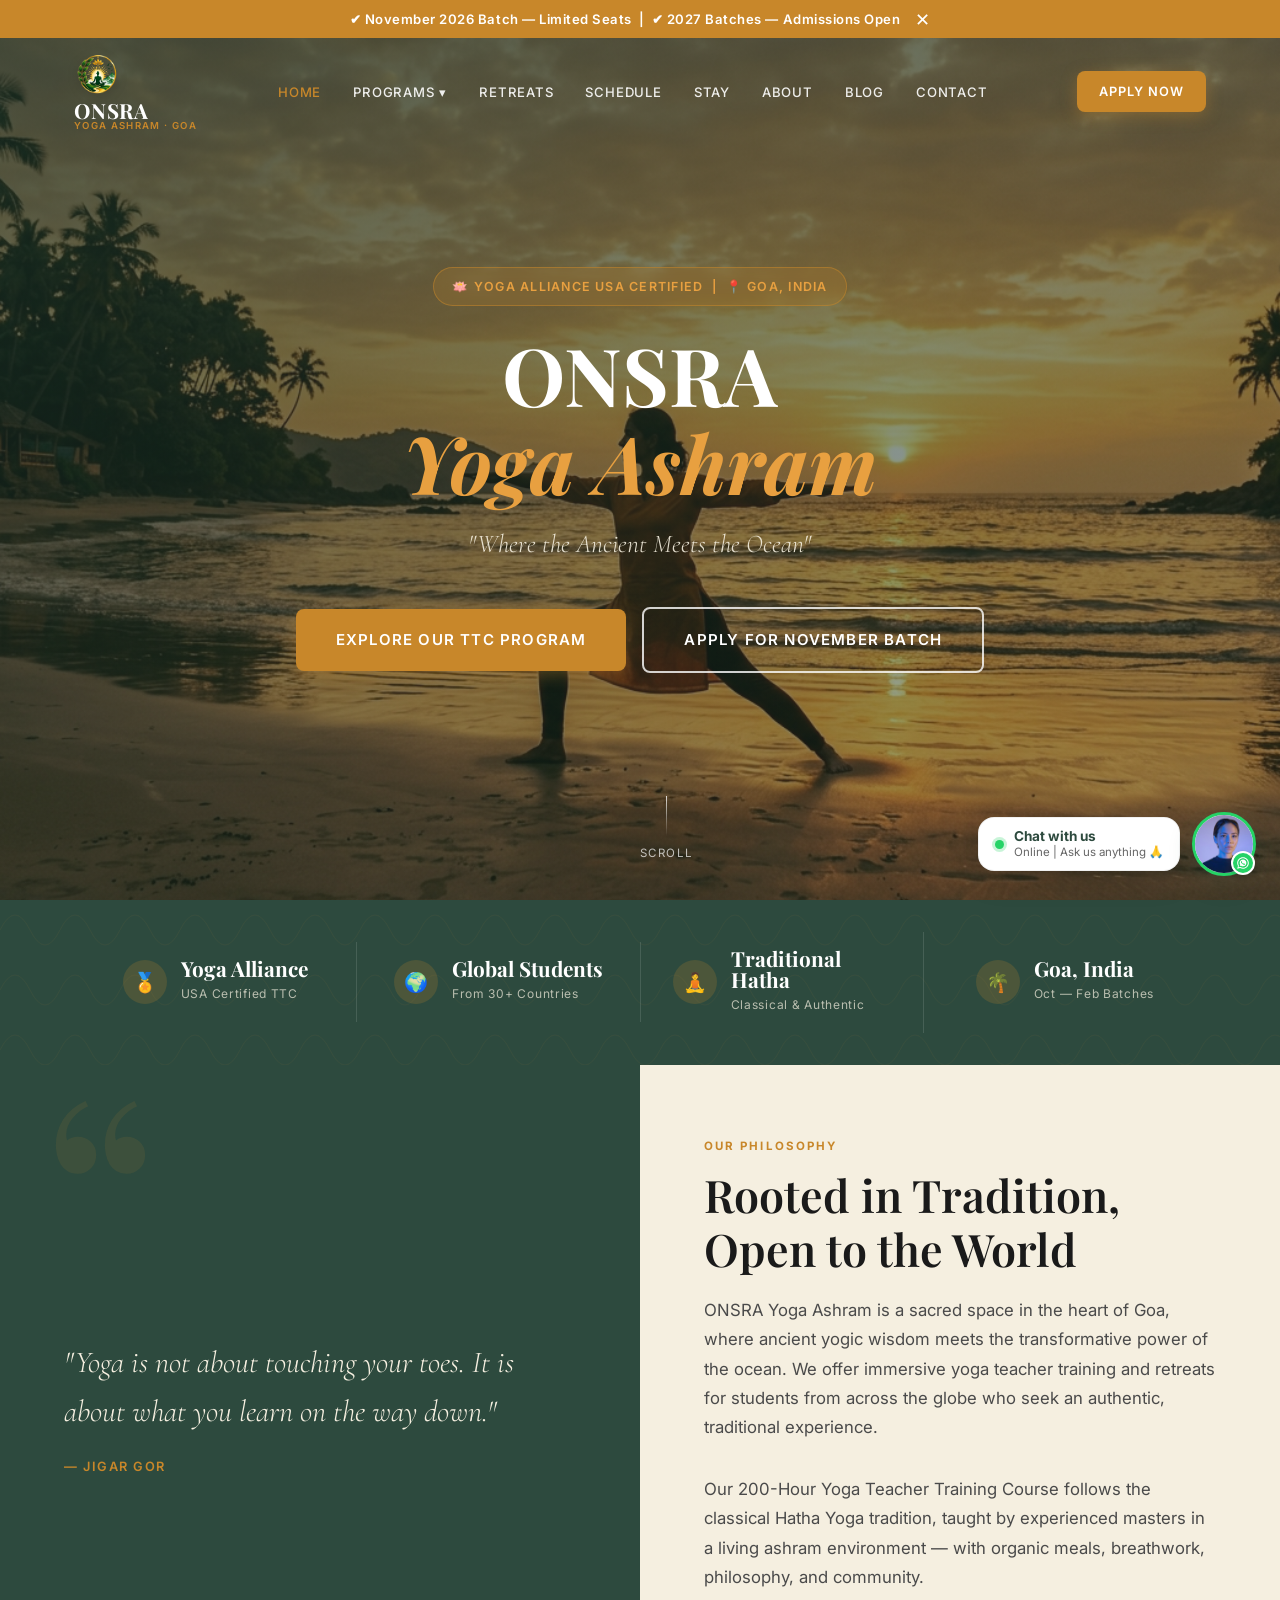
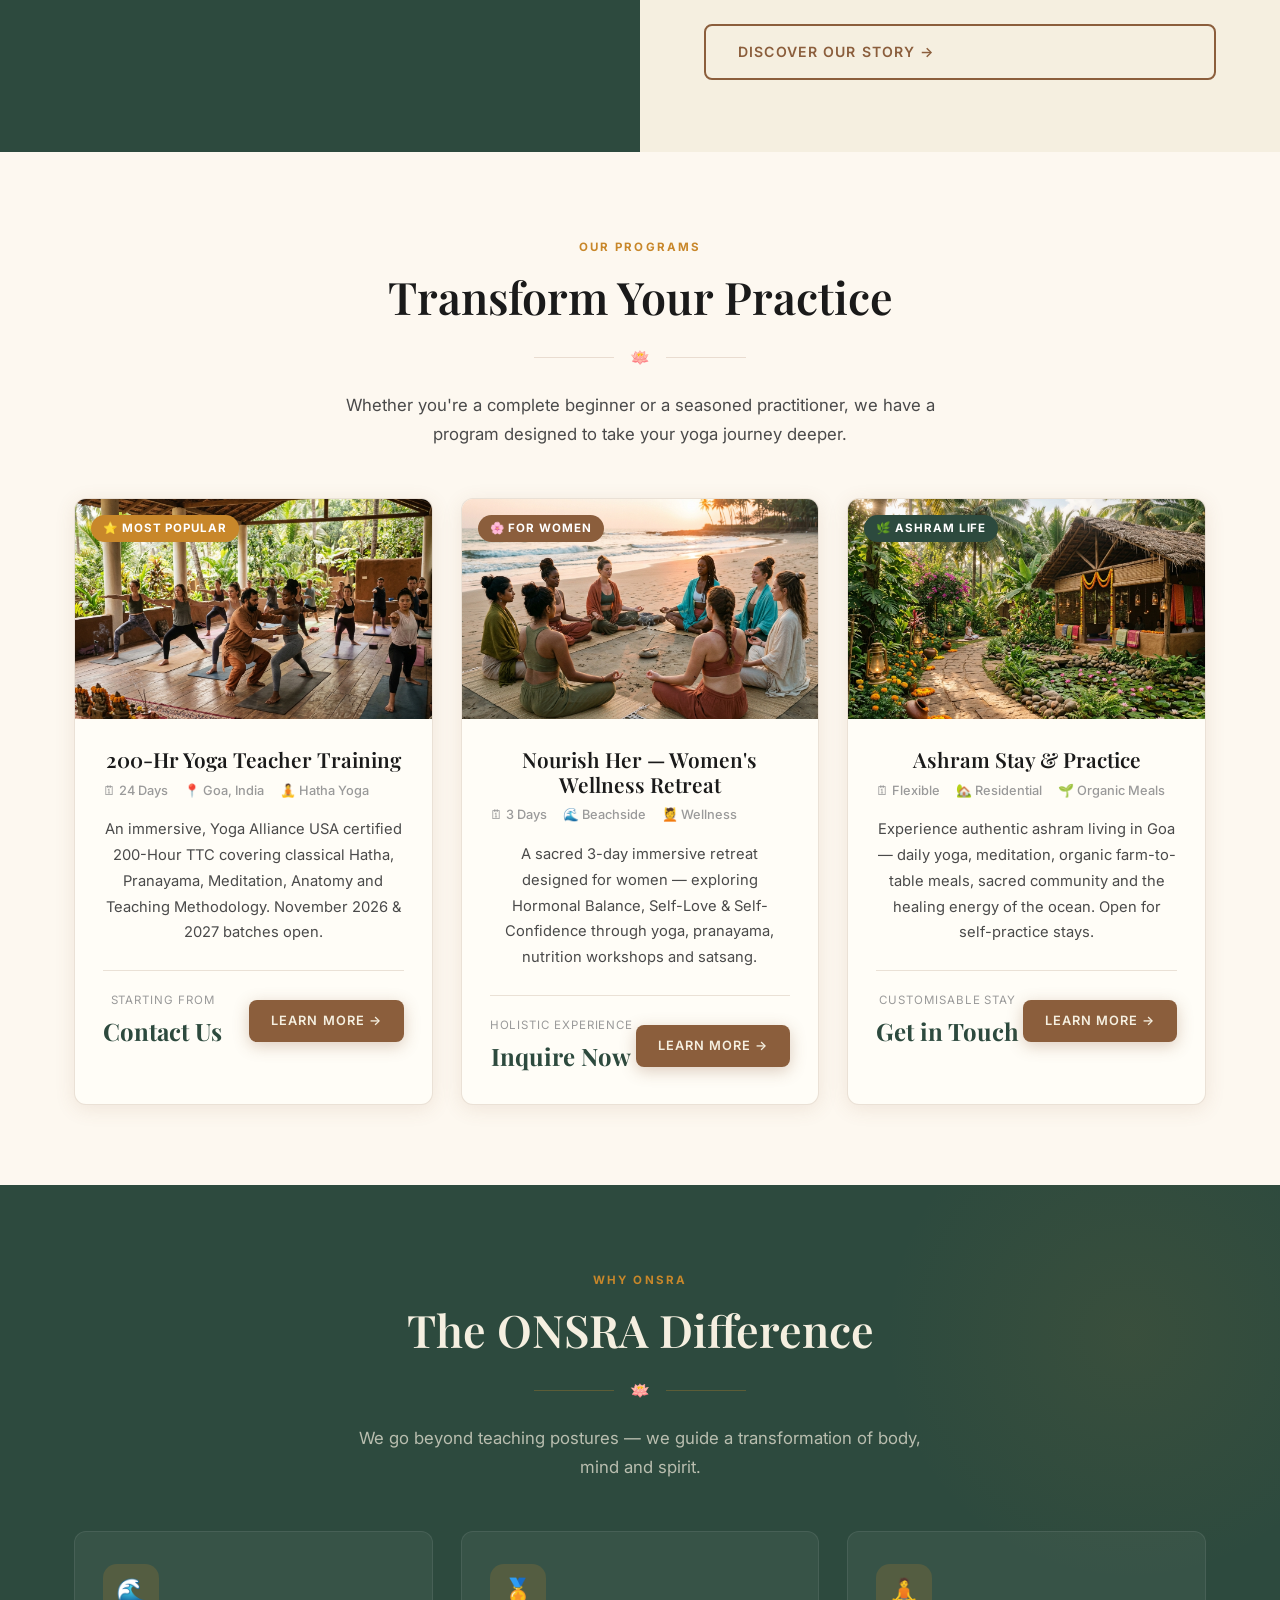
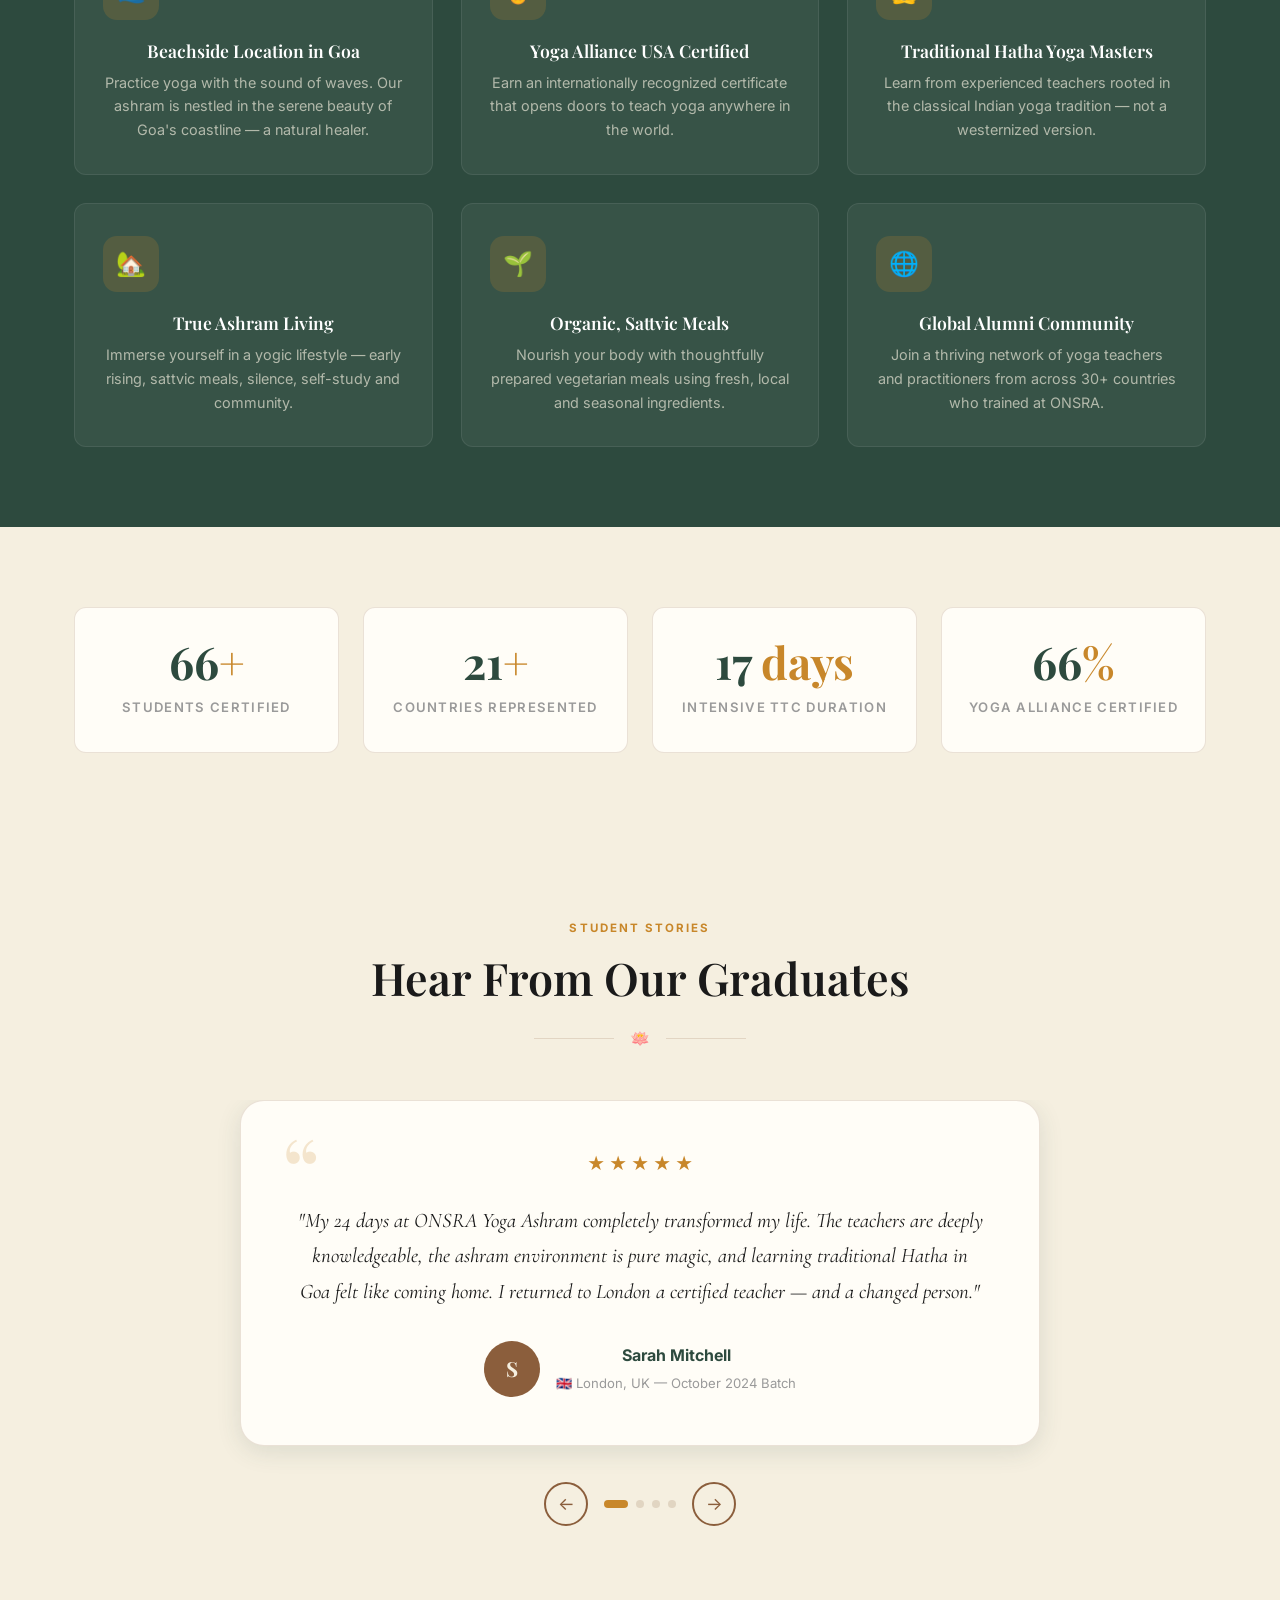
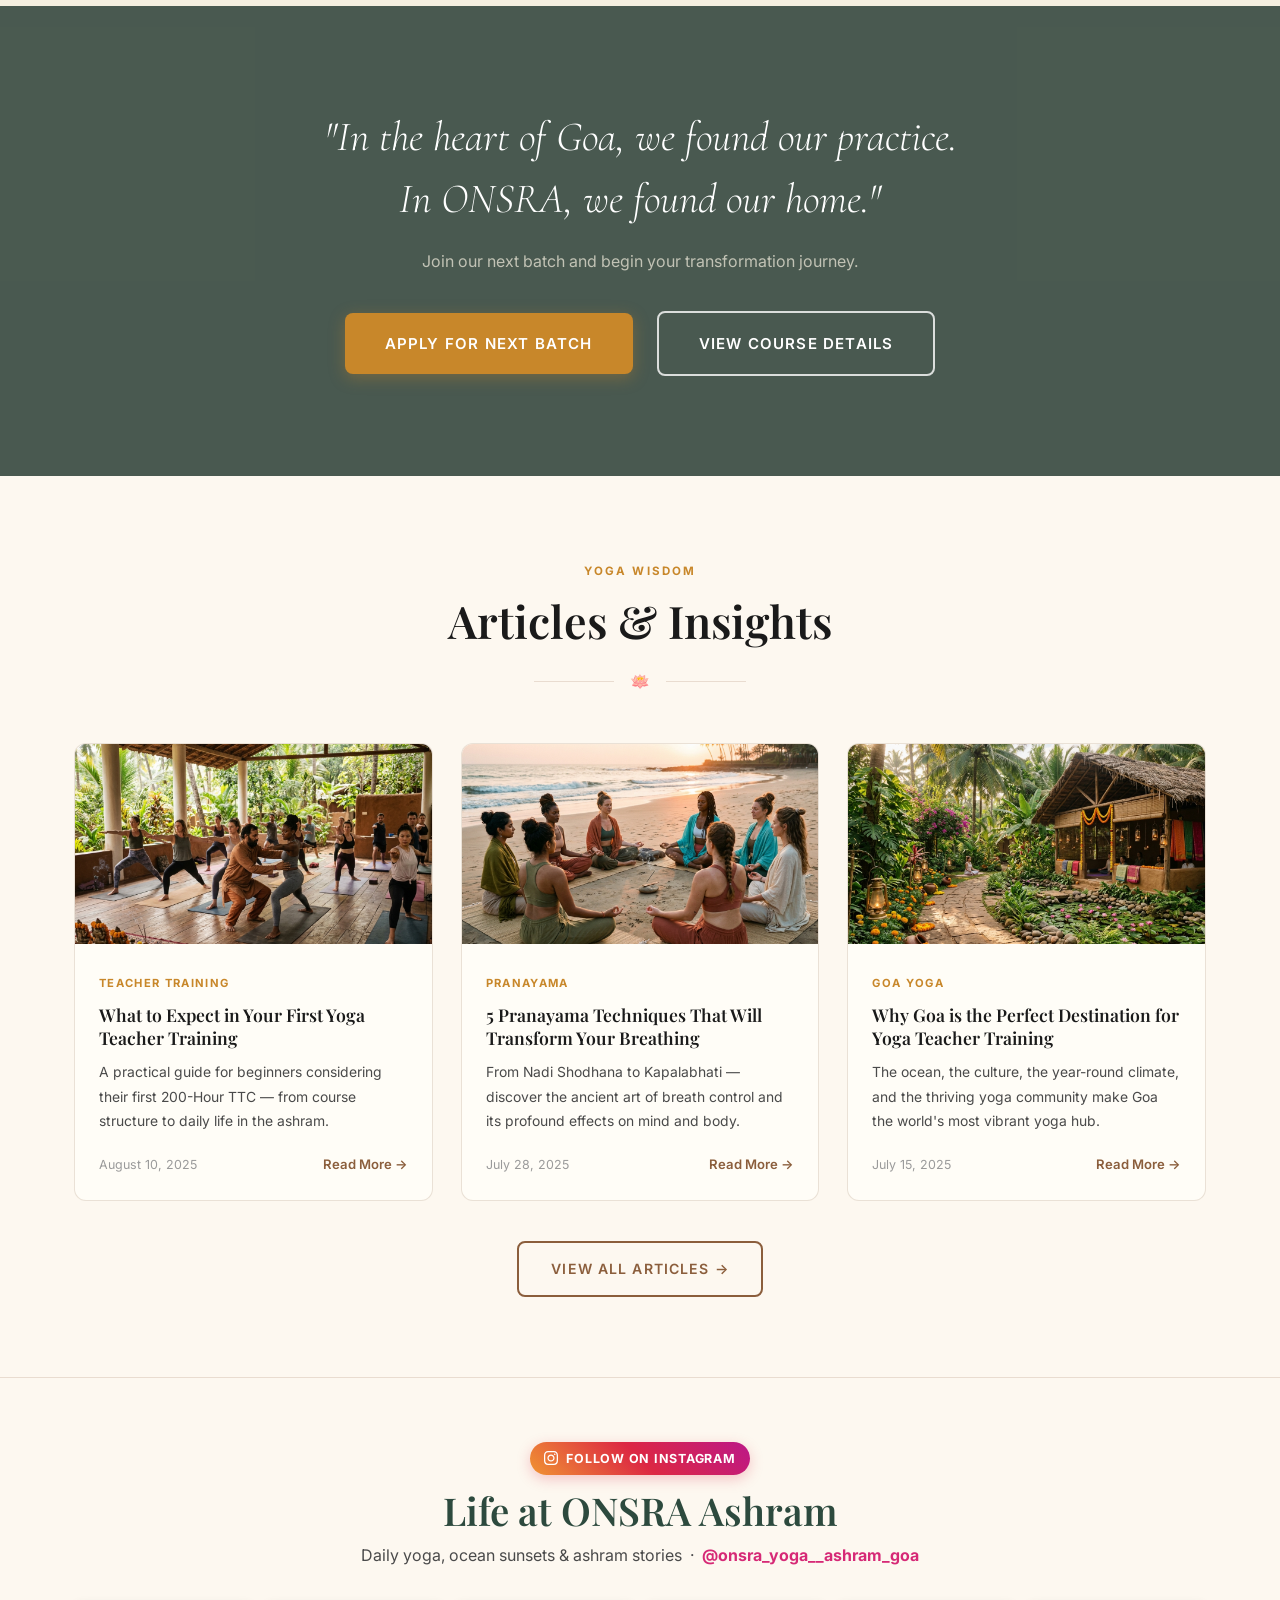
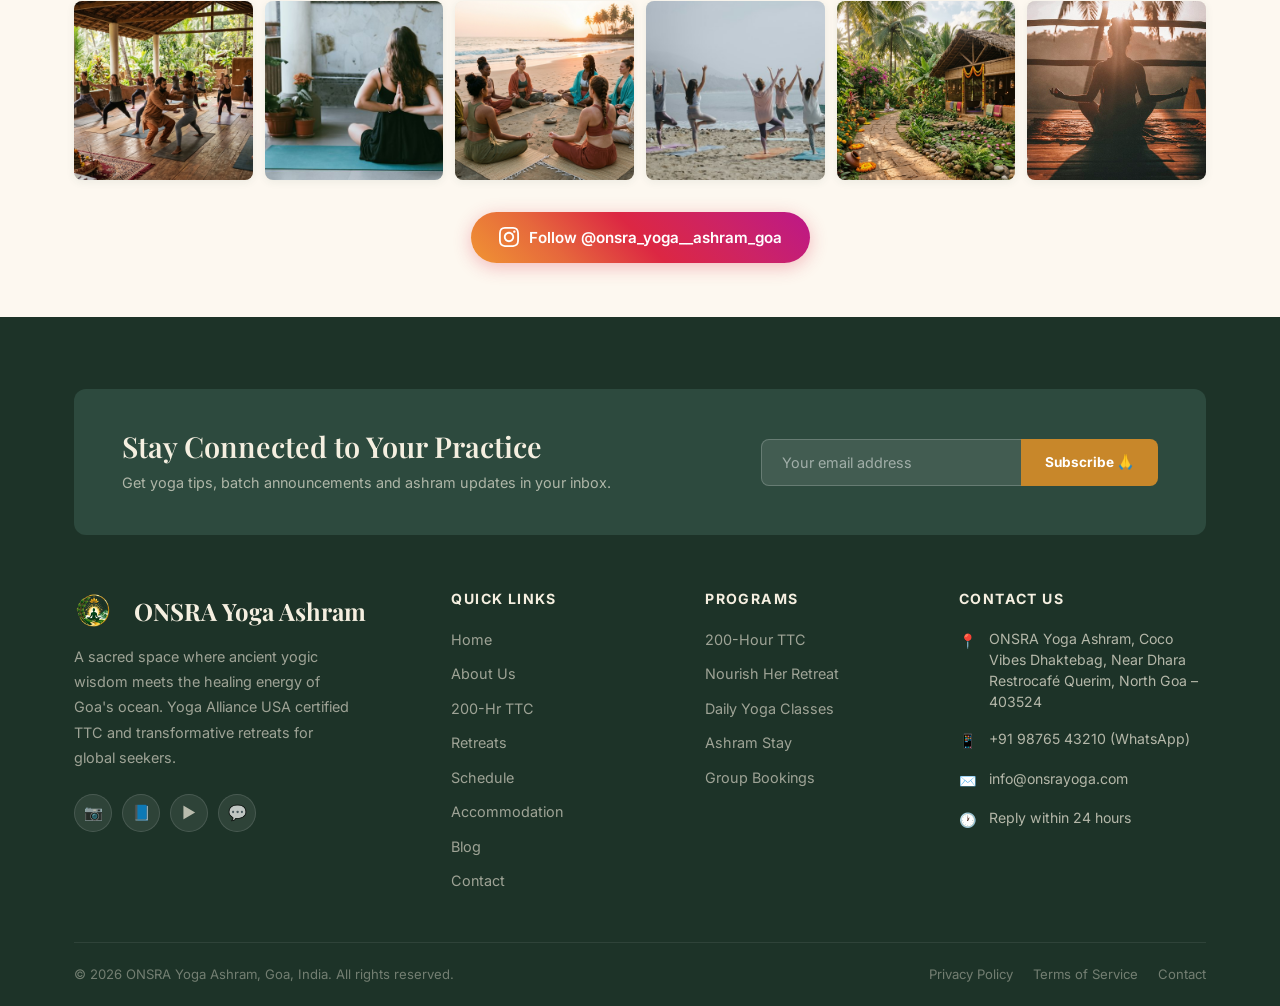
==== commit 8a90174b: "Upgrade floating chat with us button to professional avatar counselor widget" ====
--- a/index.html
+++ b/index.html
@@ -702,15 +702,24 @@
 </footer>
 
 
-<!-- Floating WhatsApp Button -->
+<!-- Floating WhatsApp / Chat With Us -->
 <div class="floating-whatsapp">
-  <span class="floating-wa-tooltip">Chat with us</span>
+  <div class="floating-wa-bubble" onclick="window.open('https://wa.me/919876543210?text=Hi%2C%20I%27m%20interested%20in%20the%20ONSRA%20Yoga%20Ashram%20TTC%20program.','_blank')">
+    <span class="wa-status-dot"></span>
+    <div class="wa-bubble-text">
+      <strong>Chat with us</strong>
+      <small>Online | Ask us anything 🙏</small>
+    </div>
+  </div>
   <a href="https://wa.me/919876543210?text=Hi%2C%20I%27m%20interested%20in%20the%20ONSRA%20Yoga%20Ashram%20TTC%20program." 
      class="floating-wa-btn" 
      target="_blank" 
      rel="noopener noreferrer"
-     aria-label="WhatsApp us">
-    💬
+     aria-label="Chat with Ashram Counselor on WhatsApp">
+    <img src="images/support-avatar.jpg" alt="ONSRA Yoga Ashram Counselor" class="wa-avatar-img" />
+    <span class="wa-badge-icon" title="WhatsApp">
+      <svg viewBox="0 0 24 24"><path d="M12.031 6.172c-3.181 0-5.767 2.586-5.768 5.766-.001 1.298.38 2.27 1.019 3.287l-.582 2.128 2.182-.573c.978.58 1.911.928 3.145.929 3.178 0 5.767-2.587 5.768-5.766.001-3.187-2.575-5.77-5.764-5.771zm3.392 8.244c-.144.405-.837.774-1.17.824-.312.045-.694.074-2.127-.517-1.704-.705-2.812-2.454-2.898-2.569-.084-.114-.689-.916-.689-1.748 0-.832.434-1.242.589-1.411.144-.158.312-.198.416-.198.103 0 .207.001.297.006.096.005.225-.036.35.267.129.313.439 1.07.478 1.148.04.079.066.171.013.276-.052.106-.079.171-.158.263-.079.092-.165.205-.236.275-.078.078-.159.162-.068.318.09.155.401.662.86 1.07.59.525 1.087.688 1.242.766.155.078.246.069.338-.037.091-.106.39-.453.494-.608.104-.155.208-.13.348-.078.14.052.887.418 1.039.494.153.076.255.114.293.178.037.066.037.382-.107.787zM12 2C6.477 2 2 6.477 2 12c0 1.89.525 3.66 1.438 5.168L2 22l4.98-1.307A9.957 9.957 0 0012 22c5.523 0 10-4.477 10-10S17.523 2 12 2zm0 18.2c-1.637 0-3.167-.47-4.464-1.282l-.32-.2-2.955.776.789-2.88-.209-.333A8.17 8.17 0 013.8 12c0-4.521 3.679-8.2 8.2-8.2 4.522 0 8.2 3.679 8.2 8.2 0 4.521-3.678 8.2-8.2 8.2z"/></svg>
+    </span>
   </a>
 </div>
 
--- a/css/style.css
+++ b/css/style.css
@@ -1620,56 +1620,134 @@
   color: #fff;
 }
 
-/* === 23. FLOATING WHATSAPP === */
+/* === 23. FLOATING WHATSAPP / CHAT WITH US === */
 .floating-whatsapp {
   position: fixed;
-  bottom: 28px;
-  right: 28px;
+  bottom: 24px;
+  right: 24px;
   z-index: var(--z-floating);
   display: flex;
-  flex-direction: column;
-  align-items: flex-end;
-  gap: 8px;
-}
-
-.floating-wa-btn {
-  width: 58px;
-  height: 58px;
+  align-items: center;
+  gap: 12px;
+}
+
+.floating-wa-bubble {
+  background: #ffffff;
+  color: var(--charcoal);
+  padding: 10px 16px;
+  border-radius: 16px;
+  box-shadow: 0 8px 30px rgba(0, 0, 0, 0.15);
+  display: flex;
+  align-items: center;
+  gap: 10px;
+  border: 1px solid rgba(0,0,0,0.06);
+  position: relative;
+  transition: transform 0.3s ease, opacity 0.3s ease;
+  cursor: pointer;
+  animation: floatBubble 3s ease-in-out infinite;
+}
+
+@keyframes floatBubble {
+  0%, 100% { transform: translateY(0); }
+  50% { transform: translateY(-4px); }
+}
+
+.wa-status-dot {
+  width: 9px;
+  height: 9px;
   background: #25D366;
   border-radius: 50%;
-  display: flex;
-  align-items: center;
-  justify-content: center;
-  box-shadow: 0 4px 20px rgba(37,211,102,0.4);
-  transition: var(--tr);
+  flex-shrink: 0;
+  box-shadow: 0 0 0 3px rgba(37, 211, 102, 0.25);
+  animation: pulseDot 2s infinite;
+}
+
+@keyframes pulseDot {
+  0% { box-shadow: 0 0 0 0 rgba(37, 211, 102, 0.6); }
+  70% { box-shadow: 0 0 0 6px rgba(37, 211, 102, 0); }
+  100% { box-shadow: 0 0 0 0 rgba(37, 211, 102, 0); }
+}
+
+.wa-bubble-text {
+  display: flex;
+  flex-direction: column;
+  line-height: 1.25;
+}
+
+.wa-bubble-text strong {
+  font-size: 0.85rem;
+  color: var(--forest);
+  font-weight: 700;
+}
+
+.wa-bubble-text small {
+  font-size: 0.72rem;
+  color: #666;
+}
+
+.floating-wa-btn {
+  width: 64px;
+  height: 64px;
+  border-radius: 50%;
+  position: relative;
+  display: flex;
+  align-items: center;
+  justify-content: center;
+  box-shadow: 0 8px 24px rgba(45, 74, 62, 0.22);
+  transition: transform 0.3s cubic-bezier(0.34, 1.56, 0.64, 1), box-shadow 0.3s ease;
   cursor: pointer;
-  font-size: 1.6rem;
-  color: #fff;
+  text-decoration: none;
+  background: #fff;
+  border: 3px solid #25D366;
+  flex-shrink: 0;
 }
 
 .floating-wa-btn:hover {
-  background: #1DA851;
-  transform: scale(1.1);
-  box-shadow: 0 8px 28px rgba(37,211,102,0.5);
-}
-
-.floating-wa-tooltip {
-  background: var(--charcoal);
-  color: #fff;
-  padding: 6px 14px;
-  border-radius: 100px;
-  font-size: 0.78rem;
-  font-weight: 600;
-  white-space: nowrap;
-  opacity: 0;
-  transform: translateX(8px);
-  transition: var(--tr);
-  pointer-events: none;
-}
-
-.floating-whatsapp:hover .floating-wa-tooltip {
-  opacity: 1;
-  transform: translateX(0);
+  transform: scale(1.08);
+  box-shadow: 0 12px 32px rgba(37, 211, 102, 0.45);
+}
+
+.wa-avatar-img {
+  width: 100%;
+  height: 100%;
+  border-radius: 50%;
+  object-fit: cover;
+  display: block;
+}
+
+.wa-badge-icon {
+  position: absolute;
+  bottom: -2px;
+  right: -2px;
+  width: 24px;
+  height: 24px;
+  background: #25D366;
+  border-radius: 50%;
+  border: 2px solid #fff;
+  display: flex;
+  align-items: center;
+  justify-content: center;
+  box-shadow: 0 2px 6px rgba(0,0,0,0.2);
+}
+
+.wa-badge-icon svg {
+  width: 14px;
+  height: 14px;
+  fill: #fff;
+}
+
+@media (max-width: 540px) {
+  .floating-whatsapp {
+    bottom: 18px;
+    right: 18px;
+  }
+  .floating-wa-bubble {
+    display: none;
+  }
+  .floating-wa-btn {
+    width: 58px;
+    height: 58px;
+  }
 }
 
 /* === 24. FOOTER === */
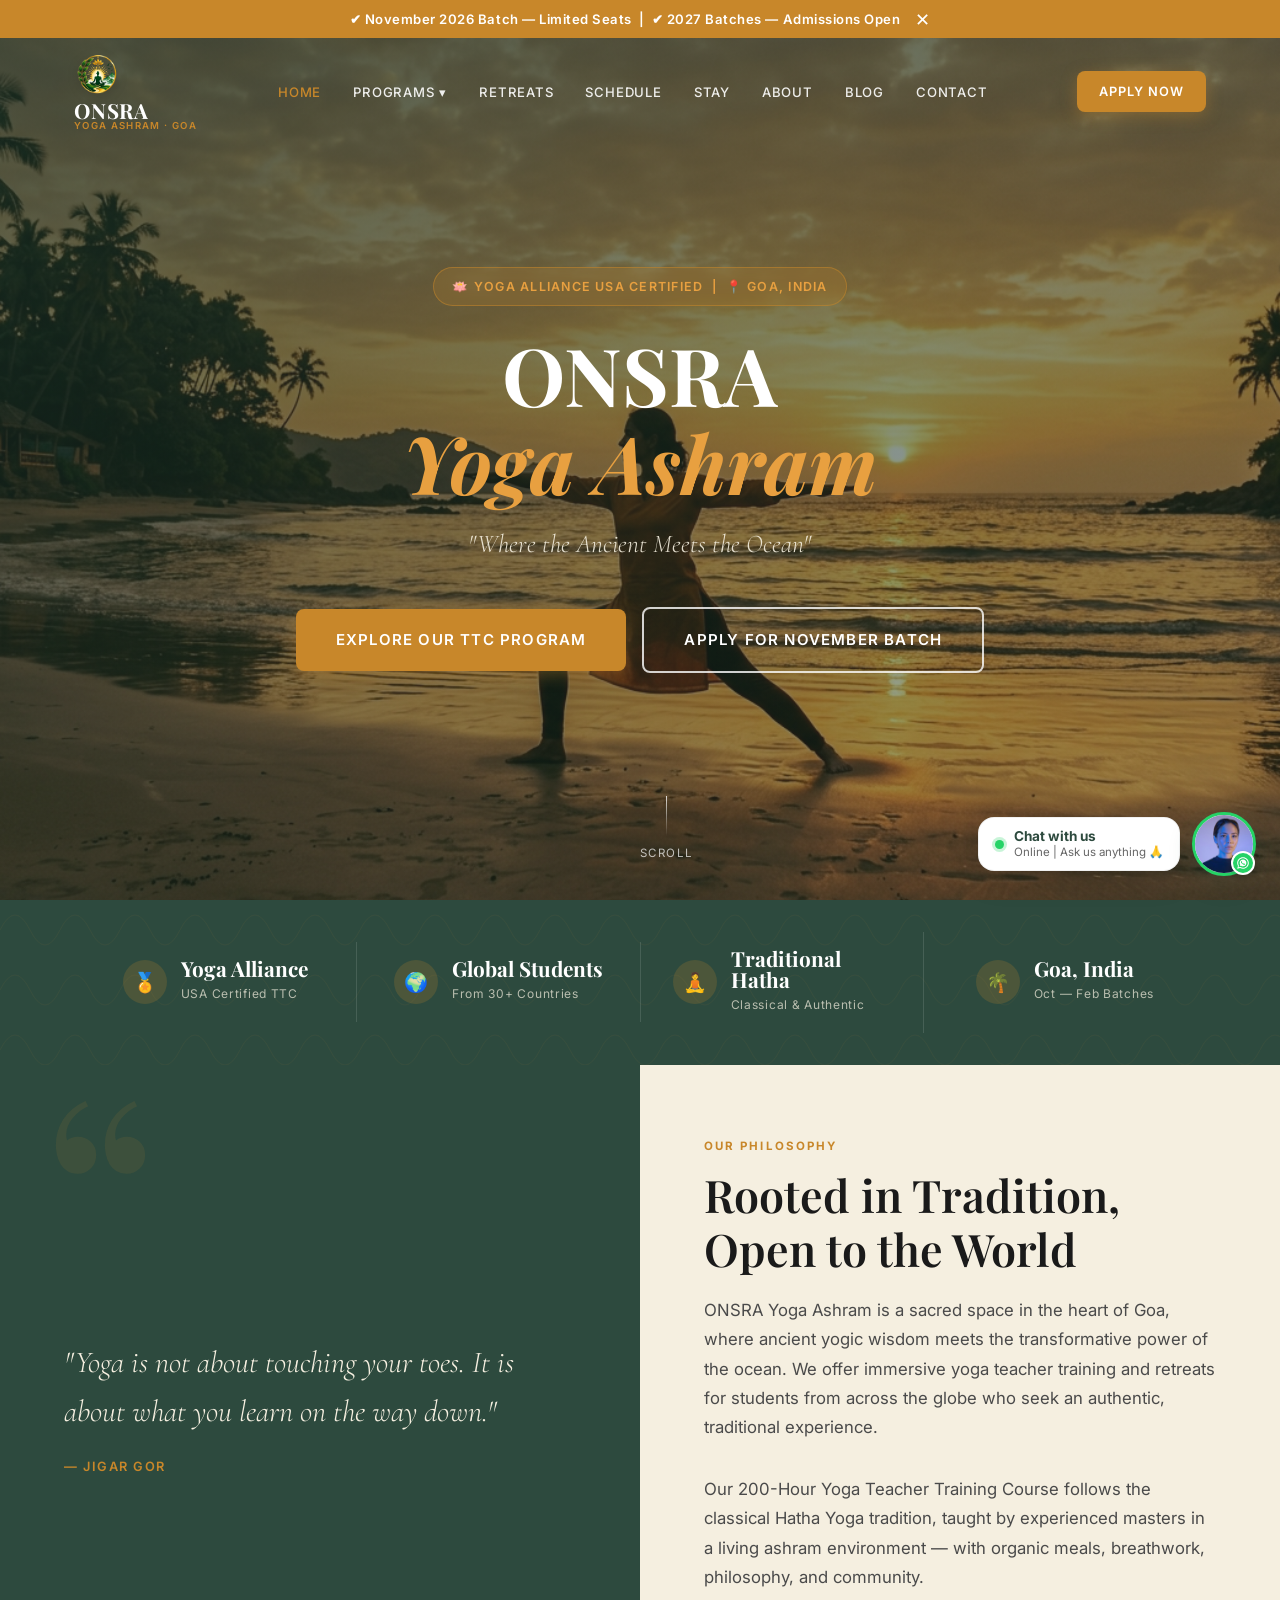
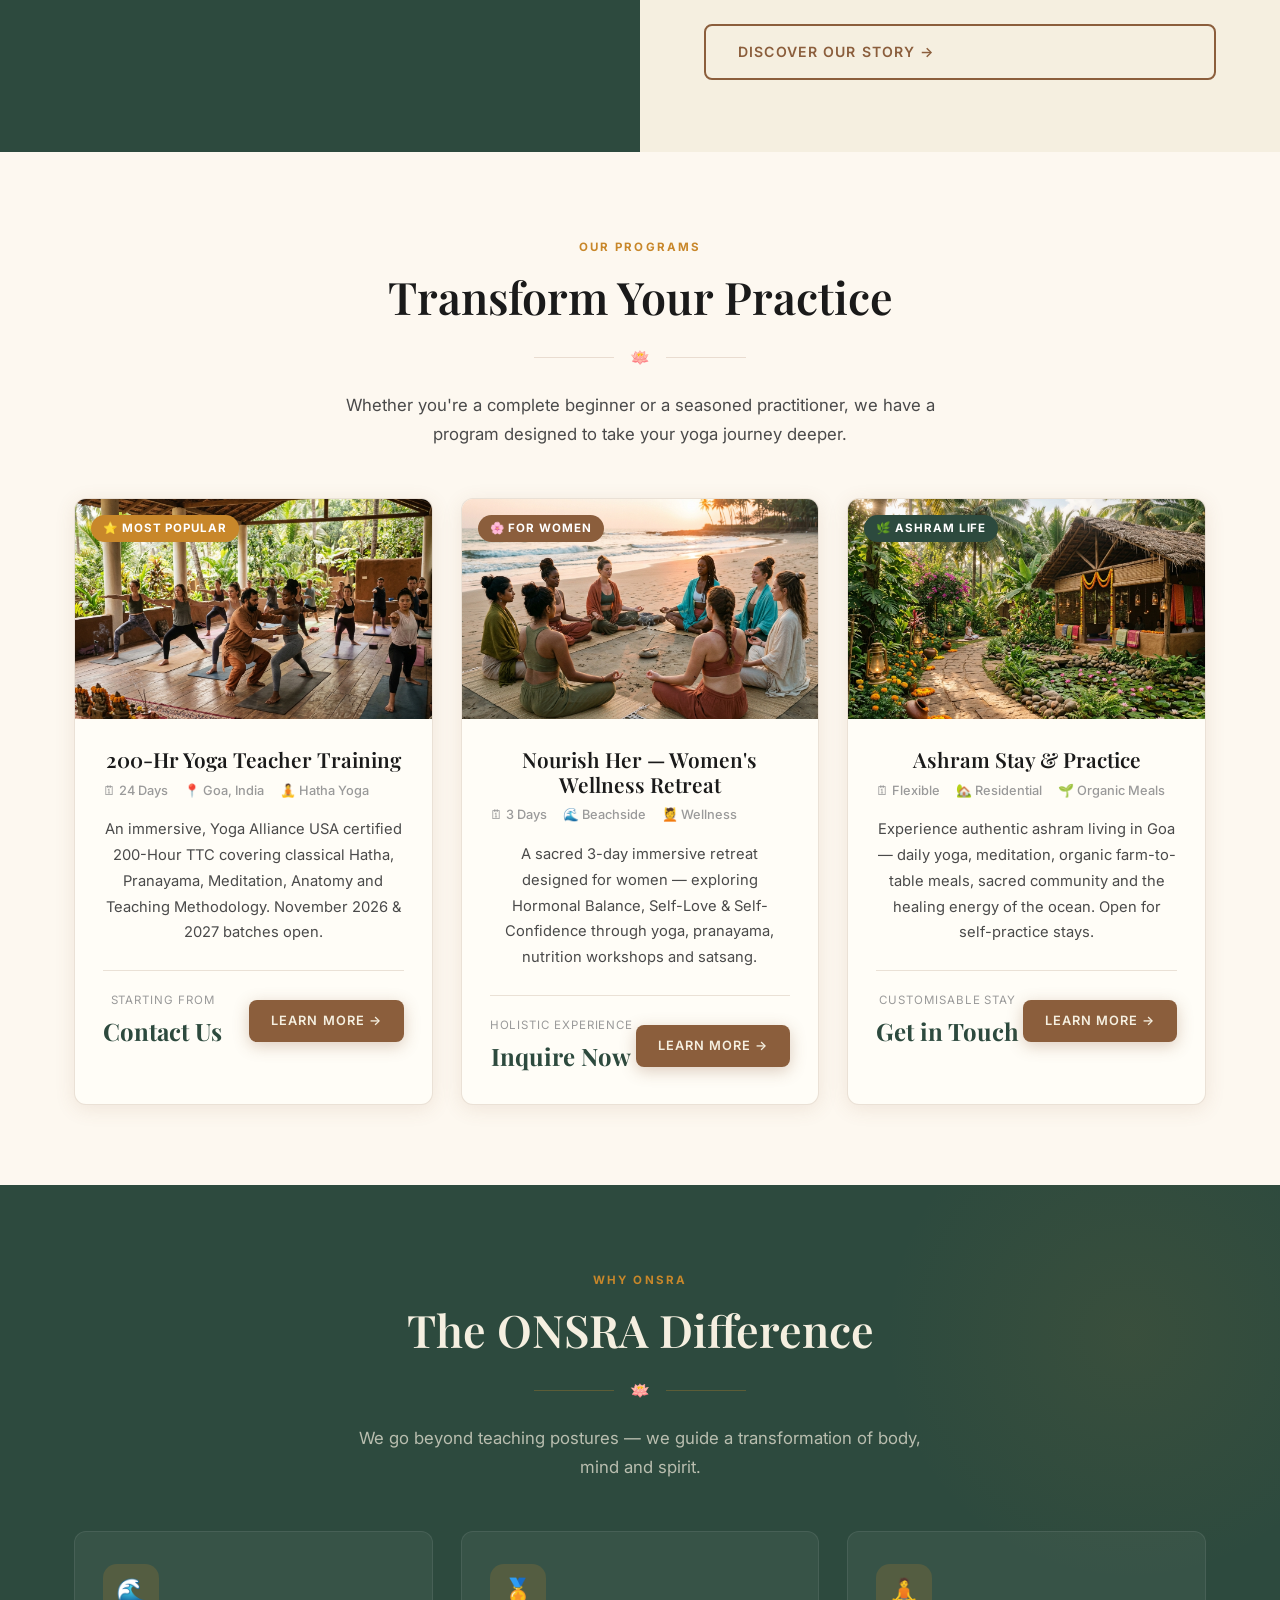
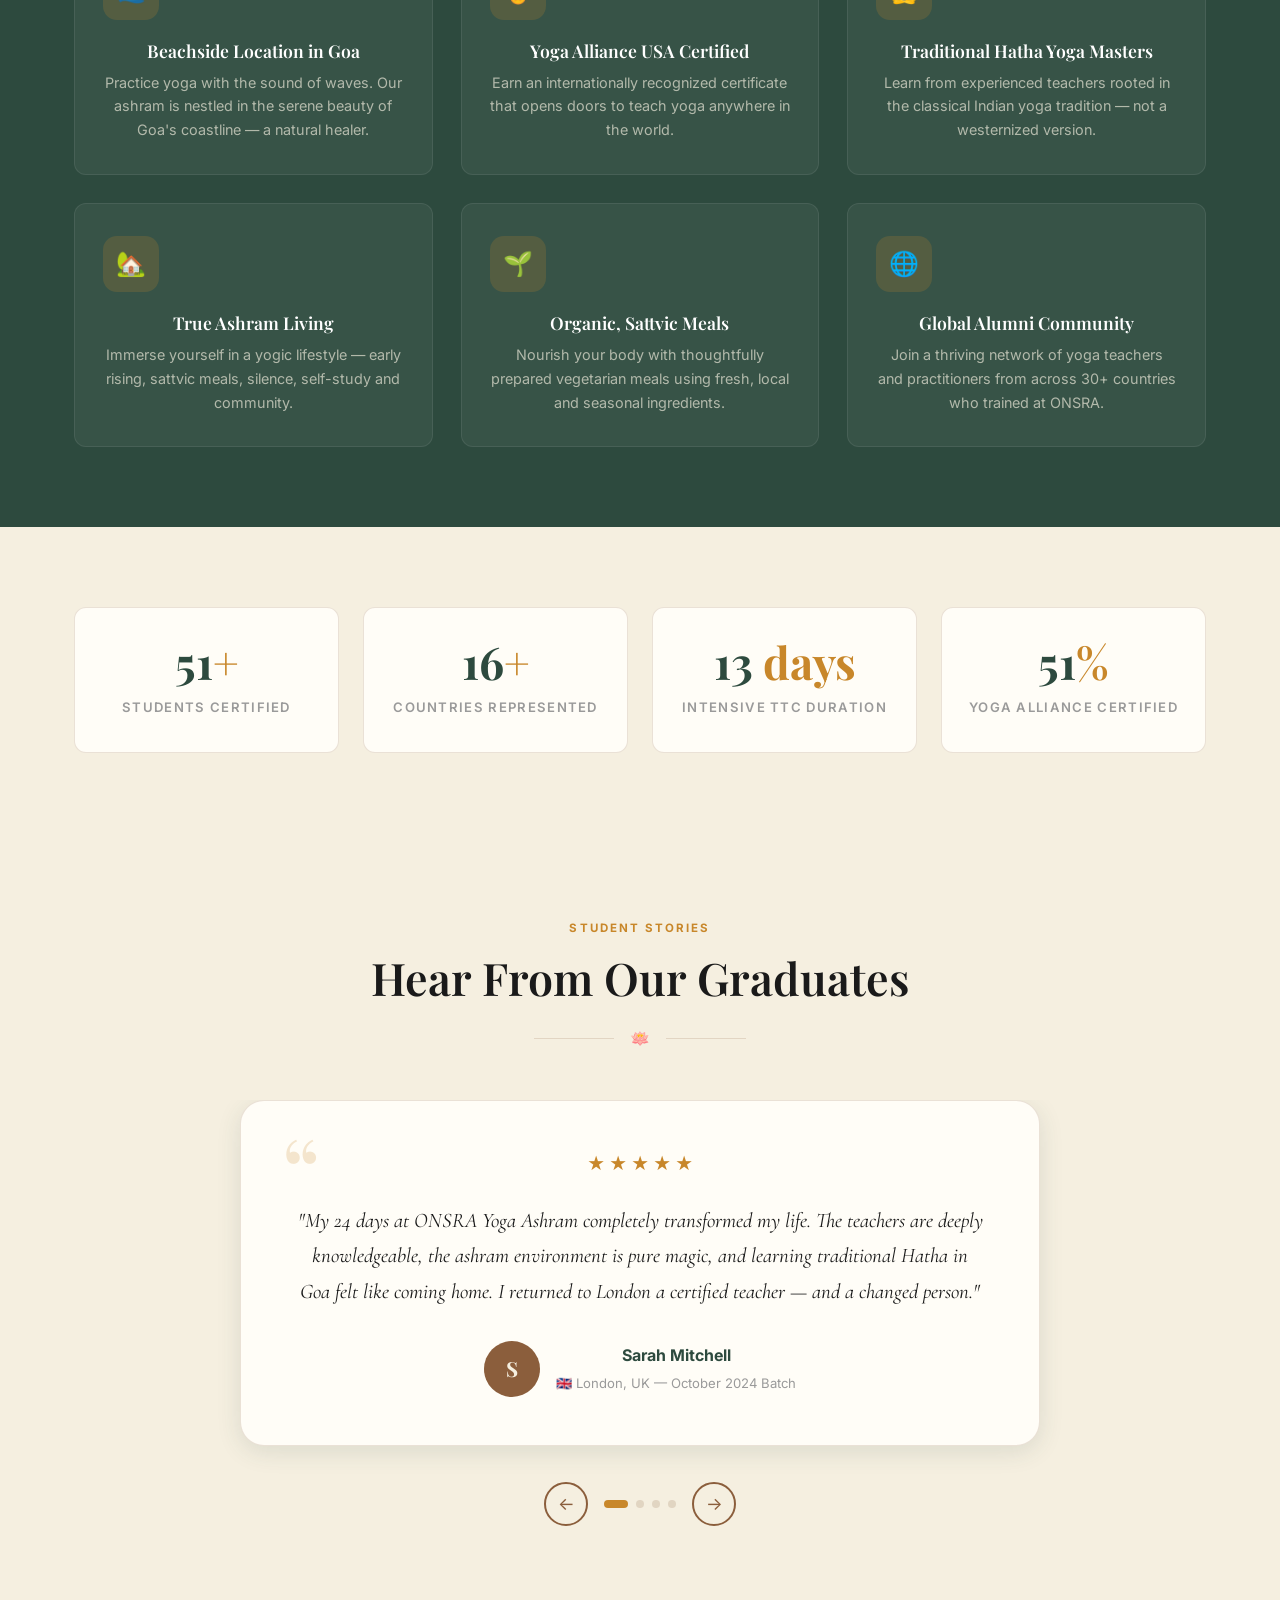
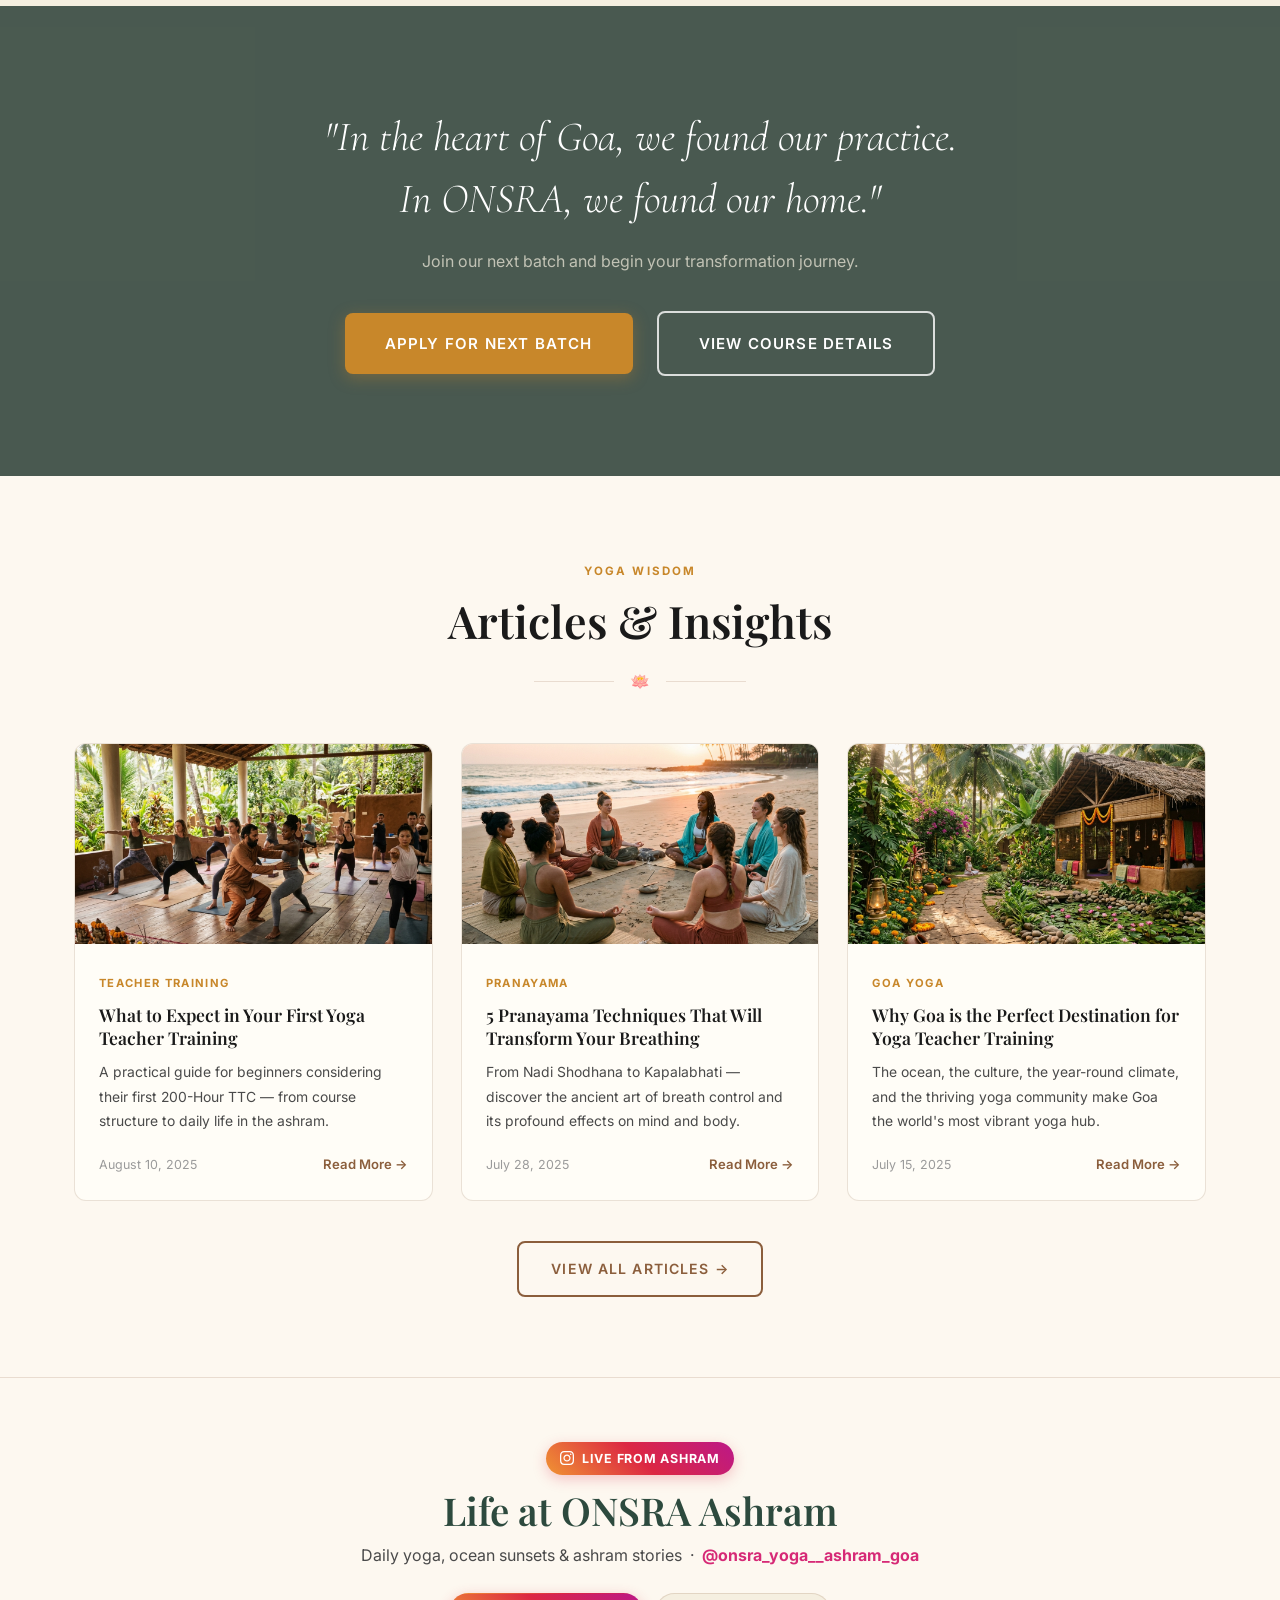
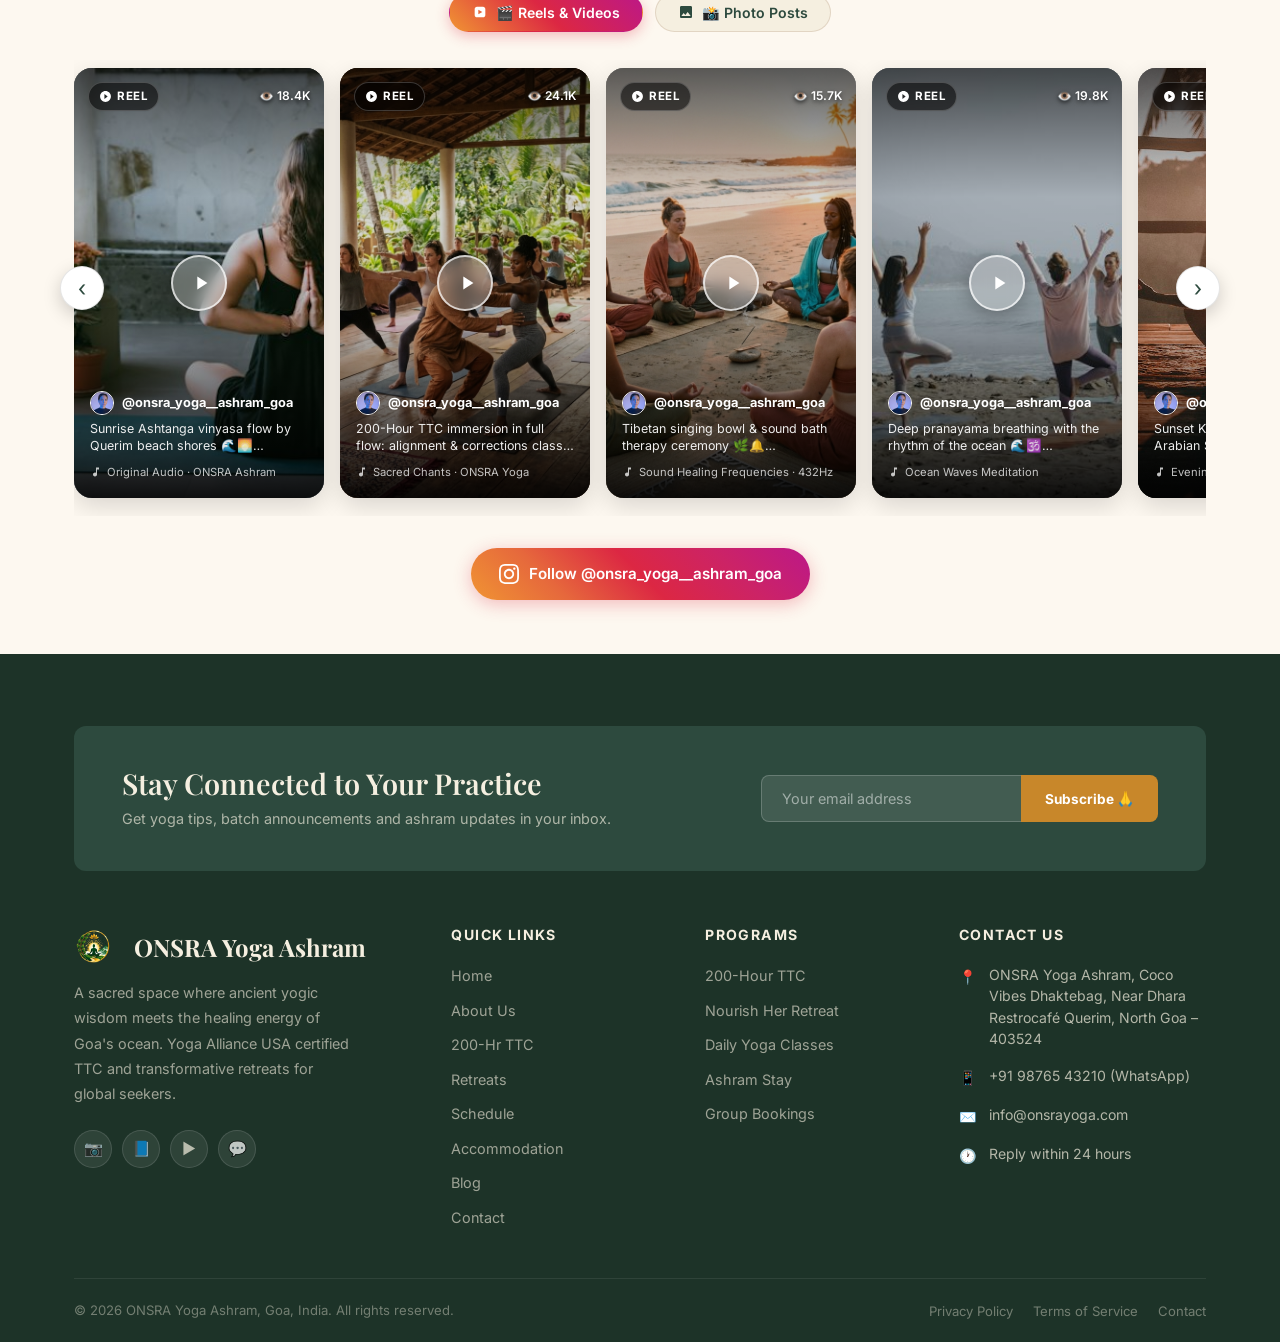
==== commit 7674dab8: "Add Instagram Reels scrollable video carousel with tabs to Instagram section" ====
--- a/index.html
+++ b/index.html
@@ -1,12 +1,15 @@
 <!DOCTYPE html>
 <html lang="en">
+
 <head>
   <meta charset="UTF-8" />
   <meta name="viewport" content="width=device-width, initial-scale=1.0" />
   <title>ONSRA Yoga Ashram — Yoga Teacher Training in Goa, India</title>
-  <meta name="description" content="ONSRA Yoga Ashram offers Yoga Alliance certified 200-Hour TTC and immersive retreats in beautiful Goa, India. Traditional Hatha Yoga for global students." />
+  <meta name="description"
+    content="ONSRA Yoga Ashram offers Yoga Alliance certified 200-Hour TTC and immersive retreats in beautiful Goa, India. Traditional Hatha Yoga for global students." />
   <meta property="og:title" content="ONSRA Yoga Ashram — Yoga Teacher Training in Goa" />
-  <meta property="og:description" content="Traditional Hatha Yoga Teacher Training in the heart of Goa. Yoga Alliance USA certified 200-Hour TTC." />
+  <meta property="og:description"
+    content="Traditional Hatha Yoga Teacher Training in the heart of Goa. Yoga Alliance USA certified 200-Hour TTC." />
   <meta property="og:image" content="images/hero-bg.jpg" />
   <meta property="og:type" content="website" />
   <meta name="robots" content="index, follow" />
@@ -14,718 +17,913 @@
   <link rel="icon" type="image/png" href="images/logo.png" />
   <link rel="stylesheet" href="css/style.css" />
 </head>
+
 <body>
 
-<!-- ===================== HEADER ===================== -->
-<header class="site-header" id="site-header">
-  <div class="availability-strip">
-    ✔ November 2026 Batch — Limited Seats &nbsp;|&nbsp; ✔ 2027 Batches — Admissions Open &nbsp;
-    <button class="strip-close" style="background:none;border:none;color:#fff;cursor:pointer;margin-left:8px;font-size:1.1rem;">✕</button>
+  <!-- ===================== HEADER ===================== -->
+  <header class="site-header" id="site-header">
+    <div class="availability-strip">
+      ✔ November 2026 Batch — Limited Seats &nbsp;|&nbsp; ✔ 2027 Batches — Admissions Open &nbsp;
+      <button class="strip-close"
+        style="background:none;border:none;color:#fff;cursor:pointer;margin-left:8px;font-size:1.1rem;">✕</button>
+    </div>
+    <div class="container">
+      <nav class="nav-inner">
+
+        <!-- Logo -->
+        <a href="index.html" class="nav-logo">
+          <img src="images/logo.png" alt="ONSRA Yoga Ashram" class="logo-img"
+            style="width:48px;height:48px;max-width:48px;max-height:48px;object-fit:contain;border-radius:50%;flex-shrink:0;" />
+          <div class="logo-text">
+            <span class="logo-name">ONSRA</span>
+            <span class="logo-tagline">Yoga Ashram · Goa</span>
+          </div>
+        </a>
+
+        <!-- Desktop Navigation -->
+        <ul class="nav-menu">
+          <li><a href="index.html" class="nav-link active">Home</a></li>
+          <li class="nav-item-dropdown">
+            <a href="training.html" class="nav-link">Programs ▾</a>
+            <div class="nav-dropdown">
+              <a href="training.html">200-Hr Teacher Training</a>
+              <a href="retreats.html">Women's Wellness Retreat</a>
+              <a href="schedule.html">Class Schedule</a>
+            </div>
+          </li>
+          <li><a href="retreats.html" class="nav-link">Retreats</a></li>
+          <li><a href="schedule.html" class="nav-link">Schedule</a></li>
+          <li><a href="accommodation.html" class="nav-link">Stay</a></li>
+          <li><a href="about.html" class="nav-link">About</a></li>
+          <li><a href="blog.html" class="nav-link">Blog</a></li>
+          <li><a href="contact.html" class="nav-link">Contact</a></li>
+        </ul>
+
+        <a href="contact.html#booking" class="btn btn-primary btn-sm nav-cta">Apply Now</a>
+
+        <!-- Hamburger -->
+        <button class="hamburger" id="hamburger" aria-label="Toggle Menu">
+          <span></span><span></span><span></span>
+        </button>
+      </nav>
+    </div>
+  </header>
+
+  <!-- Mobile Navigation -->
+  <nav class="mobile-nav" id="mobile-nav">
+    <a href="index.html">Home</a>
+    <a href="training.html">200-Hr TTC</a>
+    <a href="retreats.html">Retreats</a>
+    <a href="schedule.html">Schedule</a>
+    <a href="accommodation.html">Stay With Us</a>
+    <a href="about.html">About</a>
+    <a href="blog.html">Blog</a>
+    <a href="contact.html">Contact</a>
+    <a href="contact.html#booking" class="btn btn-primary">Apply Now 🙏</a>
+  </nav>
+
+
+  <!-- ===================== HERO ===================== -->
+  <section class="hero" id="hero">
+    <div class="hero-bg"></div>
+    <div class="hero-overlay"></div>
+    <div class="hero-content">
+      <div class="hero-badge">
+        🪷 Yoga Alliance USA Certified &nbsp;|&nbsp; 📍 Goa, India
+      </div>
+      <h1>
+        ONSRA<br />
+        <em>Yoga Ashram</em>
+      </h1>
+      <p class="hero-tagline serif-italic">
+        "Where the Ancient Meets the Ocean"
+      </p>
+      <div class="hero-actions">
+        <a href="training.html" class="btn btn-primary btn-lg">Explore Our TTC Program</a>
+        <a href="contact.html#booking" class="btn btn-outline btn-lg">Apply for November Batch</a>
+      </div>
+    </div>
+    <div class="hero-scroll" onclick="document.getElementById('trust').scrollIntoView({behavior:'smooth'})">
+      <div class="scroll-line"></div>
+      <span>Scroll</span>
+    </div>
+  </section>
+
+
+  <!-- ===================== TRUST BAR ===================== -->
+  <section class="trust-bar" id="trust">
+    <div class="container">
+      <div class="trust-items">
+        <div class="trust-item">
+          <div class="trust-icon">🏅</div>
+          <div class="trust-text">
+            <strong>Yoga Alliance</strong>
+            <span>USA Certified TTC</span>
+          </div>
+        </div>
+        <div class="trust-item">
+          <div class="trust-icon">🌍</div>
+          <div class="trust-text">
+            <strong>Global Students</strong>
+            <span>From 30+ Countries</span>
+          </div>
+        </div>
+        <div class="trust-item">
+          <div class="trust-icon">🧘</div>
+          <div class="trust-text">
+            <strong>Traditional Hatha</strong>
+            <span>Classical & Authentic</span>
+          </div>
+        </div>
+        <div class="trust-item">
+          <div class="trust-icon">🌴</div>
+          <div class="trust-text">
+            <strong>Goa, India</strong>
+            <span>Oct — Feb Batches</span>
+          </div>
+        </div>
+      </div>
+    </div>
+  </section>
+
+
+  <!-- ===================== INTRO SPLIT ===================== -->
+  <div class="intro-split">
+    <div class="intro-quote" data-reveal="left">
+      <blockquote>
+        "Yoga is not about touching your toes. It is about what you learn on the way down."
+      </blockquote>
+      <cite>— Jigar Gor</cite>
+    </div>
+    <div class="intro-story" data-reveal="right">
+      <span class="section-label">Our Philosophy</span>
+      <h2>Rooted in Tradition,<br />Open to the World</h2>
+      <p>
+        ONSRA Yoga Ashram is a sacred space in the heart of Goa, where ancient yogic wisdom meets the
+        transformative power of the ocean. We offer immersive yoga teacher training and retreats for
+        students from across the globe who seek an authentic, traditional experience.
+      </p>
+      <p>
+        Our 200-Hour Yoga Teacher Training Course follows the classical Hatha Yoga tradition, taught by
+        experienced masters in a living ashram environment — with organic meals, breathwork, philosophy,
+        and community.
+      </p>
+      <a href="about.html" class="btn btn-ghost">Discover Our Story →</a>
+    </div>
   </div>
-  <div class="container">
-    <nav class="nav-inner">
-
-      <!-- Logo -->
-      <a href="index.html" class="nav-logo">
-        <img src="images/logo.png" alt="ONSRA Yoga Ashram" class="logo-img" style="width:48px;height:48px;max-width:48px;max-height:48px;object-fit:contain;border-radius:50%;flex-shrink:0;" />
-        <div class="logo-text">
-          <span class="logo-name">ONSRA</span>
-          <span class="logo-tagline">Yoga Ashram · Goa</span>
-        </div>
-      </a>
-
-      <!-- Desktop Navigation -->
-      <ul class="nav-menu">
-        <li><a href="index.html" class="nav-link active">Home</a></li>
-        <li class="nav-item-dropdown">
-          <a href="training.html" class="nav-link">Programs ▾</a>
-          <div class="nav-dropdown">
-            <a href="training.html">200-Hr Teacher Training</a>
-            <a href="retreats.html">Women's Wellness Retreat</a>
-            <a href="schedule.html">Class Schedule</a>
-          </div>
-        </li>
-        <li><a href="retreats.html" class="nav-link">Retreats</a></li>
-        <li><a href="schedule.html" class="nav-link">Schedule</a></li>
-        <li><a href="accommodation.html" class="nav-link">Stay</a></li>
-        <li><a href="about.html" class="nav-link">About</a></li>
-        <li><a href="blog.html" class="nav-link">Blog</a></li>
-        <li><a href="contact.html" class="nav-link">Contact</a></li>
-      </ul>
-
-      <a href="contact.html#booking" class="btn btn-primary btn-sm nav-cta">Apply Now</a>
-
-      <!-- Hamburger -->
-      <button class="hamburger" id="hamburger" aria-label="Toggle Menu">
-        <span></span><span></span><span></span>
-      </button>
-    </nav>
+
+
+  <!-- ===================== PROGRAMS ===================== -->
+  <section class="section" style="background: var(--warm-white);">
+    <div class="container text-center">
+      <span class="section-label" data-reveal>Our Programs</span>
+      <h2 class="section-title" data-reveal>Transform Your Practice</h2>
+      <div class="section-divider">
+        <div class="line"></div><span class="lotus">🪷</span>
+        <div class="line"></div>
+      </div>
+      <p class="section-subtitle" data-reveal>
+        Whether you're a complete beginner or a seasoned practitioner, we have a program designed to take your yoga
+        journey deeper.
+      </p>
+
+      <div class="programs-grid">
+
+        <!-- Program 1: TTC -->
+        <div class="program-card" data-reveal data-reveal-delay="1">
+          <div class="program-card-img">
+            <img src="images/ttc-program.jpg" alt="200-Hour Yoga Teacher Training Course Goa" loading="lazy" />
+            <span class="program-tag">⭐ Most Popular</span>
+          </div>
+          <div class="program-card-body">
+            <h3>200-Hr Yoga Teacher Training</h3>
+            <div class="program-meta">
+              <span class="program-meta-item">🗓 24 Days</span>
+              <span class="program-meta-item">📍 Goa, India</span>
+              <span class="program-meta-item">🧘 Hatha Yoga</span>
+            </div>
+            <p>
+              An immersive, Yoga Alliance USA certified 200-Hour TTC covering classical Hatha, Pranayama, Meditation,
+              Anatomy and Teaching Methodology. November 2026 & 2027 batches open.
+            </p>
+            <div class="program-price">
+              <div>
+                <div class="price-label">Starting from</div>
+                <div class="price-amount">Contact Us</div>
+              </div>
+              <a href="training.html" class="btn btn-earth btn-sm">Learn More →</a>
+            </div>
+          </div>
+        </div>
+
+        <!-- Program 2: Women's Retreat -->
+        <div class="program-card" data-reveal data-reveal-delay="2">
+          <div class="program-card-img">
+            <img src="images/womens-retreat.jpg" alt="Nourish Her Women's Yoga Retreat Goa" loading="lazy" />
+            <span class="program-tag" style="background: var(--earth);">🌸 For Women</span>
+          </div>
+          <div class="program-card-body">
+            <h3>Nourish Her — Women's Wellness Retreat</h3>
+            <div class="program-meta">
+              <span class="program-meta-item">🗓 3 Days</span>
+              <span class="program-meta-item">🌊 Beachside</span>
+              <span class="program-meta-item">💆 Wellness</span>
+            </div>
+            <p>
+              A sacred 3-day immersive retreat designed for women — exploring Hormonal Balance, Self-Love &
+              Self-Confidence through yoga, pranayama, nutrition workshops and satsang.
+            </p>
+            <div class="program-price">
+              <div>
+                <div class="price-label">Holistic Experience</div>
+                <div class="price-amount">Inquire Now</div>
+              </div>
+              <a href="retreats.html" class="btn btn-earth btn-sm">Learn More →</a>
+            </div>
+          </div>
+        </div>
+
+        <!-- Program 3: Drop-in / Short -->
+        <div class="program-card" data-reveal data-reveal-delay="3">
+          <div class="program-card-img">
+            <img src="images/ashram-about.jpg" alt="Yoga Ashram Stay Goa" loading="lazy" />
+            <span class="program-tag" style="background: var(--forest);">🌿 Ashram Life</span>
+          </div>
+          <div class="program-card-body">
+            <h3>Ashram Stay & Practice</h3>
+            <div class="program-meta">
+              <span class="program-meta-item">🗓 Flexible</span>
+              <span class="program-meta-item">🏡 Residential</span>
+              <span class="program-meta-item">🌱 Organic Meals</span>
+            </div>
+            <p>
+              Experience authentic ashram living in Goa — daily yoga, meditation, organic farm-to-table meals, sacred
+              community and the healing energy of the ocean. Open for self-practice stays.
+            </p>
+            <div class="program-price">
+              <div>
+                <div class="price-label">Customisable Stay</div>
+                <div class="price-amount">Get in Touch</div>
+              </div>
+              <a href="accommodation.html" class="btn btn-earth btn-sm">Learn More →</a>
+            </div>
+          </div>
+        </div>
+
+      </div>
+    </div>
+  </section>
+
+
+  <!-- ===================== WHY CHOOSE US ===================== -->
+  <section class="section why-us">
+    <div class="container text-center">
+      <span class="section-label" data-reveal>Why ONSRA</span>
+      <h2 class="section-title" data-reveal style="color:var(--sand);">The ONSRA Difference</h2>
+      <div class="section-divider" style="--border:rgba(200,135,42,0.2)">
+        <div class="line" style="background:rgba(200,135,42,0.3)"></div>
+        <span class="lotus">🪷</span>
+        <div class="line" style="background:rgba(200,135,42,0.3)"></div>
+      </div>
+      <p class="section-subtitle" data-reveal>
+        We go beyond teaching postures — we guide a transformation of body, mind and spirit.
+      </p>
+
+      <div class="why-grid">
+        <div class="why-item" data-reveal data-reveal-delay="1">
+          <div class="why-icon">🌊</div>
+          <h4>Beachside Location in Goa</h4>
+          <p>Practice yoga with the sound of waves. Our ashram is nestled in the serene beauty of Goa's coastline — a
+            natural healer.</p>
+        </div>
+        <div class="why-item" data-reveal data-reveal-delay="2">
+          <div class="why-icon">🏅</div>
+          <h4>Yoga Alliance USA Certified</h4>
+          <p>Earn an internationally recognized certificate that opens doors to teach yoga anywhere in the world.</p>
+        </div>
+        <div class="why-item" data-reveal data-reveal-delay="3">
+          <div class="why-icon">🧘</div>
+          <h4>Traditional Hatha Yoga Masters</h4>
+          <p>Learn from experienced teachers rooted in the classical Indian yoga tradition — not a westernized version.
+          </p>
+        </div>
+        <div class="why-item" data-reveal data-reveal-delay="4">
+          <div class="why-icon">🏡</div>
+          <h4>True Ashram Living</h4>
+          <p>Immerse yourself in a yogic lifestyle — early rising, sattvic meals, silence, self-study and community.</p>
+        </div>
+        <div class="why-item" data-reveal data-reveal-delay="5">
+          <div class="why-icon">🌱</div>
+          <h4>Organic, Sattvic Meals</h4>
+          <p>Nourish your body with thoughtfully prepared vegetarian meals using fresh, local and seasonal ingredients.
+          </p>
+        </div>
+        <div class="why-item" data-reveal data-reveal-delay="6">
+          <div class="why-icon">🌐</div>
+          <h4>Global Alumni Community</h4>
+          <p>Join a thriving network of yoga teachers and practitioners from across 30+ countries who trained at ONSRA.
+          </p>
+        </div>
+      </div>
+    </div>
+  </section>
+
+
+  <!-- ===================== STATS ===================== -->
+  <section class="stats-section">
+    <div class="container">
+      <div class="stats-grid">
+        <div class="stat-item" data-reveal>
+          <span class="stat-number" data-count="200" data-suffix="+">0</span>
+          <span class="stat-label">Students Certified</span>
+        </div>
+        <div class="stat-item" data-reveal data-reveal-delay="1">
+          <span class="stat-number" data-count="30" data-suffix="+">0</span>
+          <span class="stat-label">Countries Represented</span>
+        </div>
+        <div class="stat-item" data-reveal data-reveal-delay="2">
+          <span class="stat-number" data-count="24" data-suffix=" days">0</span>
+          <span class="stat-label">Intensive TTC Duration</span>
+        </div>
+        <div class="stat-item" data-reveal data-reveal-delay="3">
+          <span class="stat-number" data-count="100" data-suffix="%">0</span>
+          <span class="stat-label">Yoga Alliance Certified</span>
+        </div>
+      </div>
+    </div>
+  </section>
+
+
+  <!-- ===================== TESTIMONIALS ===================== -->
+  <section class="section testimonials-section">
+    <div class="container text-center">
+      <span class="section-label" data-reveal>Student Stories</span>
+      <h2 class="section-title" data-reveal>Hear From Our Graduates</h2>
+      <div class="section-divider">
+        <div class="line"></div><span class="lotus">🪷</span>
+        <div class="line"></div>
+      </div>
+
+      <div class="testimonial-carousel" data-reveal>
+        <div class="testimonial-track">
+
+          <div class="testimonial-slide">
+            <div class="testimonial-card">
+              <div class="testimonial-stars">
+                <span>★</span><span>★</span><span>★</span><span>★</span><span>★</span>
+              </div>
+              <p class="testimonial-text">
+                "My 24 days at ONSRA Yoga Ashram completely transformed my life. The teachers are
+                deeply knowledgeable, the ashram environment is pure magic, and learning traditional
+                Hatha in Goa felt like coming home. I returned to London a certified teacher — and a
+                changed person."
+              </p>
+              <div class="testimonial-author">
+                <div class="author-avatar">S</div>
+                <div class="author-info">
+                  <strong>Sarah Mitchell</strong>
+                  <span>🇬🇧 London, UK — October 2024 Batch</span>
+                </div>
+              </div>
+            </div>
+          </div>
+
+          <div class="testimonial-slide">
+            <div class="testimonial-card">
+              <div class="testimonial-stars">
+                <span>★</span><span>★</span><span>★</span><span>★</span><span>★</span>
+              </div>
+              <p class="testimonial-text">
+                "I came as a complete beginner with no prior yoga experience. The teachers were
+                incredibly patient and supportive. The curriculum was thorough — asana, pranayama,
+                philosophy, anatomy — everything you need. Goa's energy made it extra special."
+              </p>
+              <div class="testimonial-author">
+                <div class="author-avatar">M</div>
+                <div class="author-info">
+                  <strong>Maria González</strong>
+                  <span>🇪🇸 Barcelona, Spain — November 2024 Batch</span>
+                </div>
+              </div>
+            </div>
+          </div>
+
+          <div class="testimonial-slide">
+            <div class="testimonial-card">
+              <div class="testimonial-stars">
+                <span>★</span><span>★</span><span>★</span><span>★</span><span>★</span>
+              </div>
+              <p class="testimonial-text">
+                "The 'Nourish Her' retreat was a revelation. Three days of yoga, breathwork, workshops and
+                beautiful community — all by the ocean in Goa. I left feeling deeply nourished, confident
+                and reconnected to myself. Absolutely life-changing."
+              </p>
+              <div class="testimonial-author">
+                <div class="author-avatar">A</div>
+                <div class="author-info">
+                  <strong>Anika Weber</strong>
+                  <span>🇩🇪 Berlin, Germany — Nourish Her Retreat</span>
+                </div>
+              </div>
+            </div>
+          </div>
+
+          <div class="testimonial-slide">
+            <div class="testimonial-card">
+              <div class="testimonial-stars">
+                <span>★</span><span>★</span><span>★</span><span>★</span><span>★</span>
+              </div>
+              <p class="testimonial-text">
+                "As a yoga enthusiast from Australia, I wanted a traditional experience — and ONSRA
+                delivered. The Hatha practice was deep and classical, the philosophy sessions opened
+                my mind, and the Goa atmosphere was perfect. I'm already planning to come back."
+              </p>
+              <div class="testimonial-author">
+                <div class="author-avatar">J</div>
+                <div class="author-info">
+                  <strong>Jessica Thompson</strong>
+                  <span>🇦🇺 Melbourne, Australia — January 2025 Batch</span>
+                </div>
+              </div>
+            </div>
+          </div>
+
+        </div><!-- end track -->
+
+        <div class="carousel-controls">
+          <button class="carousel-btn carousel-prev" aria-label="Previous testimonial">←</button>
+          <div class="carousel-dots"></div>
+          <button class="carousel-btn carousel-next" aria-label="Next testimonial">→</button>
+        </div>
+      </div>
+    </div>
+  </section>
+
+
+  <!-- ===================== QUOTE BANNER ===================== -->
+  <div class="quote-banner">
+    <div class="quote-banner-bg"></div>
+    <div class="quote-banner-overlay"></div>
+    <div class="container quote-banner-content" data-reveal>
+      <blockquote>
+        "In the heart of Goa, we found our practice.<br />
+        In ONSRA, we found our home."
+      </blockquote>
+      <p>Join our next batch and begin your transformation journey.</p>
+      <div class="flex flex-center gap-md" style="flex-wrap:wrap;">
+        <a href="contact.html#booking" class="btn btn-primary btn-lg">Apply for Next Batch</a>
+        <a href="training.html" class="btn btn-outline btn-lg">View Course Details</a>
+      </div>
+    </div>
   </div>
-</header>
-
-<!-- Mobile Navigation -->
-<nav class="mobile-nav" id="mobile-nav">
-  <a href="index.html">Home</a>
-  <a href="training.html">200-Hr TTC</a>
-  <a href="retreats.html">Retreats</a>
-  <a href="schedule.html">Schedule</a>
-  <a href="accommodation.html">Stay With Us</a>
-  <a href="about.html">About</a>
-  <a href="blog.html">Blog</a>
-  <a href="contact.html">Contact</a>
-  <a href="contact.html#booking" class="btn btn-primary">Apply Now 🙏</a>
-</nav>
-
-
-<!-- ===================== HERO ===================== -->
-<section class="hero" id="hero">
-  <div class="hero-bg"></div>
-  <div class="hero-overlay"></div>
-  <div class="hero-content">
-    <div class="hero-badge">
-      🪷 Yoga Alliance USA Certified &nbsp;|&nbsp; 📍 Goa, India
-    </div>
-    <h1>
-      ONSRA<br />
-      <em>Yoga Ashram</em>
-    </h1>
-    <p class="hero-tagline serif-italic">
-      "Where the Ancient Meets the Ocean"
-    </p>
-    <div class="hero-actions">
-      <a href="training.html" class="btn btn-primary btn-lg">Explore Our TTC Program</a>
-      <a href="contact.html#booking" class="btn btn-outline btn-lg">Apply for November Batch</a>
-    </div>
+
+
+  <!-- ===================== BLOG PREVIEW ===================== -->
+  <section class="section" style="background: var(--warm-white);">
+    <div class="container">
+      <div class="text-center">
+        <span class="section-label" data-reveal>Yoga Wisdom</span>
+        <h2 class="section-title" data-reveal>Articles & Insights</h2>
+        <div class="section-divider">
+          <div class="line"></div><span class="lotus">🪷</span>
+          <div class="line"></div>
+        </div>
+      </div>
+
+      <div class="blog-grid">
+        <div class="blog-card" data-reveal data-reveal-delay="1">
+          <div class="blog-card-img">
+            <img src="images/ttc-program.jpg" alt="What to expect in Yoga TTC" loading="lazy" />
+          </div>
+          <div class="blog-card-body">
+            <span class="blog-category">Teacher Training</span>
+            <h3><a href="blog.html">What to Expect in Your First Yoga Teacher Training</a></h3>
+            <p>A practical guide for beginners considering their first 200-Hour TTC — from course structure to daily
+              life in the ashram.</p>
+            <div class="blog-meta">
+              <span>August 10, 2025</span>
+              <a href="blog.html" class="read-more">Read More →</a>
+            </div>
+          </div>
+        </div>
+
+        <div class="blog-card" data-reveal data-reveal-delay="2">
+          <div class="blog-card-img">
+            <img src="images/womens-retreat.jpg" alt="Benefits of Pranayama" loading="lazy" />
+          </div>
+          <div class="blog-card-body">
+            <span class="blog-category">Pranayama</span>
+            <h3><a href="blog.html">5 Pranayama Techniques That Will Transform Your Breathing</a></h3>
+            <p>From Nadi Shodhana to Kapalabhati — discover the ancient art of breath control and its profound effects
+              on mind and body.</p>
+            <div class="blog-meta">
+              <span>July 28, 2025</span>
+              <a href="blog.html" class="read-more">Read More →</a>
+            </div>
+          </div>
+        </div>
+
+        <div class="blog-card" data-reveal data-reveal-delay="3">
+          <div class="blog-card-img">
+            <img src="images/ashram-about.jpg" alt="Why Goa for Yoga" loading="lazy" />
+          </div>
+          <div class="blog-card-body">
+            <span class="blog-category">Goa Yoga</span>
+            <h3><a href="blog.html">Why Goa is the Perfect Destination for Yoga Teacher Training</a></h3>
+            <p>The ocean, the culture, the year-round climate, and the thriving yoga community make Goa the world's most
+              vibrant yoga hub.</p>
+            <div class="blog-meta">
+              <span>July 15, 2025</span>
+              <a href="blog.html" class="read-more">Read More →</a>
+            </div>
+          </div>
+        </div>
+      </div>
+
+      <div class="text-center" style="margin-top:40px;" data-reveal>
+        <a href="blog.html" class="btn btn-ghost">View All Articles →</a>
+      </div>
+    </div>
+  </section>
+
+
+  <!-- ===================== INSTAGRAM FEED & REELS ===================== -->
+  <section class="instagram-section" id="instagram-feed">
+    <div class="container">
+      <div class="instagram-header" data-reveal>
+        <span class="instagram-badge">
+          <svg viewBox="0 0 24 24">
+            <path
+              d="M12 2.163c3.204 0 3.584.012 4.85.07 3.252.148 4.771 1.691 4.919 4.919.058 1.265.069 1.645.069 4.849 0 3.205-.012 3.584-.069 4.849-.149 3.225-1.664 4.771-4.919 4.919-1.266.058-1.644.07-4.85.07-3.204 0-3.584-.012-4.849-.07-3.26-.149-4.771-1.699-4.919-4.92-.058-1.265-.07-1.644-.07-4.849 0-3.204.013-3.583.07-4.849.149-3.227 1.664-4.771 4.919-4.919 1.266-.057 1.645-.069 4.849-.069zm0-2.163c-3.259 0-3.667.014-4.947.072-4.358.2-6.78 2.618-6.98 6.98-.059 1.281-.073 1.689-.073 4.948 0 3.259.014 3.668.072 4.948.2 4.358 2.618 6.78 6.98 6.98 1.281.058 1.689.072 4.948.072 3.259 0 3.668-.014 4.948-.072 4.354-.2 6.782-2.618 6.979-6.98.059-1.28.073-1.689.073-4.948 0-3.259-.014-3.667-.072-4.947-.196-4.354-2.617-6.78-6.979-6.98-1.281-.059-1.69-.073-4.949-.073zm0 5.838c-3.403 0-6.162 2.759-6.162 6.162s2.759 6.163 6.162 6.163 6.162-2.759 6.162-6.163c0-3.403-2.759-6.162-6.162-6.162zm0 10.162c-2.209 0-4-1.79-4-4 0-2.209 1.791-4 4-4s4 1.791 4 4c0 2.21-1.791 4-4 4zm6.406-11.845c-.796 0-1.441.645-1.441 1.44s.645 1.44 1.441 1.44c.795 0 1.439-.645 1.439-1.44s-.644-1.44-1.439-1.44z" />
+          </svg>
+          Live From Ashram
+        </span>
+        <h2>Life at ONSRA Ashram</h2>
+        <p class="instagram-sub">
+          Daily yoga, ocean sunsets & ashram stories &nbsp;·&nbsp;
+          <a href="https://www.instagram.com/onsra_yoga__ashram_goa/" target="_blank" rel="noopener noreferrer"
+            class="instagram-handle">@onsra_yoga__ashram_goa</a>
+        </p>
+      </div>
+
+      <!-- Instagram Tabs: Reels vs Photos -->
+      <div class="insta-tabs-wrapper" data-reveal>
+        <button class="insta-tab active" data-target="reels">
+          <svg viewBox="0 0 24 24"><path d="M16.5 4H7.5C5.57 4 4 5.57 4 7.5v9C4 18.43 5.57 20 7.5 20h9c1.93 0 3.5-1.57 3.5-3.5v-9C20 5.57 18.43 4 16.5 4zM9.5 15.5V8.5l6 3.5-6 3.5z"/></svg>
+          🎬 Reels & Videos
+        </button>
+        <button class="insta-tab" data-target="photos">
+          <svg viewBox="0 0 24 24"><path d="M21 19V5c0-1.1-.9-2-2-2H5c-1.1 0-2 .9-2 2v14c0 1.1.9 2 2 2h14c1.1 0 2-.9 2-2zM8.5 13.5l2.5 3.01L14.5 12l4.5 6H5l3.5-4.5z"/></svg>
+          📸 Photo Posts
+        </button>
+      </div>
+
+      <!-- ================= REELS CAROUSEL VIEW ================= -->
+      <div id="insta-reels-view" class="reels-wrapper" data-reveal>
+        <button class="reels-nav-btn reels-btn-prev" aria-label="Previous Reels">‹</button>
+        <button class="reels-nav-btn reels-btn-next" aria-label="Next Reels">›</button>
+
+        <div class="reels-scroller">
+          <!-- Reel 1 -->
+          <a href="https://www.instagram.com/onsra_yoga__ashram_goa/reels/" target="_blank" rel="noopener noreferrer" class="reel-card" title="Watch on Instagram Reels">
+            <img src="images/ig-beach-yoga.jpg" alt="Sunrise Beach Yoga Flow Reel" class="reel-media" loading="lazy" />
+            <div class="reel-gradient-overlay"></div>
+            <div class="reel-top-bar">
+              <span class="reel-badge-tag">
+                <svg viewBox="0 0 24 24"><path d="M12 2C6.48 2 2 6.48 2 12s4.48 10 10 10 10-4.48 10-10S17.52 2 12 2zm-2 14.5v-9l6 4.5-6 4.5z"/></svg>
+                REEL
+              </span>
+              <span class="reel-views-tag">👁️ 18.4K</span>
+            </div>
+            <div class="reel-play-circle">
+              <svg viewBox="0 0 24 24"><path d="M8 5v14l11-7z"/></svg>
+            </div>
+            <div class="reel-bottom-bar">
+              <div class="reel-author">
+                <img src="images/support-avatar.jpg" alt="ONSRA Yoga Ashram" />
+                <span>@onsra_yoga__ashram_goa</span>
+              </div>
+              <p class="reel-caption-text">Sunrise Ashtanga vinyasa flow by Querim beach shores 🌊🌅 #goayoga #reels</p>
+              <span class="reel-music-tag">
+                <svg viewBox="0 0 24 24"><path d="M12 3v10.55c-.59-.34-1.27-.55-2-.55-2.21 0-4 1.79-4 4s1.79 4 4 4 4-1.79 4-4V7h4V3h-6z"/></svg>
+                Original Audio · ONSRA Ashram
+              </span>
+            </div>
+          </a>
+
+          <!-- Reel 2 -->
+          <a href="https://www.instagram.com/onsra_yoga__ashram_goa/reels/" target="_blank" rel="noopener noreferrer" class="reel-card" title="Watch on Instagram Reels">
+            <img src="images/ttc-program.jpg" alt="200-Hour TTC Practice Reel" class="reel-media" loading="lazy" />
+            <div class="reel-gradient-overlay"></div>
+            <div class="reel-top-bar">
+              <span class="reel-badge-tag">
+                <svg viewBox="0 0 24 24"><path d="M12 2C6.48 2 2 6.48 2 12s4.48 10 10 10 10-4.48 10-10S17.52 2 12 2zm-2 14.5v-9l6 4.5-6 4.5z"/></svg>
+                REEL
+              </span>
+              <span class="reel-views-tag">👁️ 24.1K</span>
+            </div>
+            <div class="reel-play-circle">
+              <svg viewBox="0 0 24 24"><path d="M8 5v14l11-7z"/></svg>
+            </div>
+            <div class="reel-bottom-bar">
+              <div class="reel-author">
+                <img src="images/support-avatar.jpg" alt="ONSRA Yoga Ashram" />
+                <span>@onsra_yoga__ashram_goa</span>
+              </div>
+              <p class="reel-caption-text">200-Hour TTC immersion in full flow: alignment & corrections class 🧘‍♀️✨ #teachertraining</p>
+              <span class="reel-music-tag">
+                <svg viewBox="0 0 24 24"><path d="M12 3v10.55c-.59-.34-1.27-.55-2-.55-2.21 0-4 1.79-4 4s1.79 4 4 4 4-1.79 4-4V7h4V3h-6z"/></svg>
+                Sacred Chants · ONSRA Yoga
+              </span>
+            </div>
+          </a>
+
+          <!-- Reel 3 -->
+          <a href="https://www.instagram.com/onsra_yoga__ashram_goa/reels/" target="_blank" rel="noopener noreferrer" class="reel-card" title="Watch on Instagram Reels">
+            <img src="images/womens-retreat.jpg" alt="Sound Healing and Meditation Reel" class="reel-media" loading="lazy" />
+            <div class="reel-gradient-overlay"></div>
+            <div class="reel-top-bar">
+              <span class="reel-badge-tag">
+                <svg viewBox="0 0 24 24"><path d="M12 2C6.48 2 2 6.48 2 12s4.48 10 10 10 10-4.48 10-10S17.52 2 12 2zm-2 14.5v-9l6 4.5-6 4.5z"/></svg>
+                REEL
+              </span>
+              <span class="reel-views-tag">👁️ 15.7K</span>
+            </div>
+            <div class="reel-play-circle">
+              <svg viewBox="0 0 24 24"><path d="M8 5v14l11-7z"/></svg>
+            </div>
+            <div class="reel-bottom-bar">
+              <div class="reel-author">
+                <img src="images/support-avatar.jpg" alt="ONSRA Yoga Ashram" />
+                <span>@onsra_yoga__ashram_goa</span>
+              </div>
+              <p class="reel-caption-text">Tibetan singing bowl & sound bath therapy ceremony 🌿🔔 #soundhealing #womensretreat</p>
+              <span class="reel-music-tag">
+                <svg viewBox="0 0 24 24"><path d="M12 3v10.55c-.59-.34-1.27-.55-2-.55-2.21 0-4 1.79-4 4s1.79 4 4 4 4-1.79 4-4V7h4V3h-6z"/></svg>
+                Sound Healing Frequencies · 432Hz
+              </span>
+            </div>
+          </a>
+
+          <!-- Reel 4 -->
+          <a href="https://www.instagram.com/onsra_yoga__ashram_goa/reels/" target="_blank" rel="noopener noreferrer" class="reel-card" title="Watch on Instagram Reels">
+            <img src="images/ig-meditation.jpg" alt="Pranayama & Ocean Meditation Reel" class="reel-media" loading="lazy" />
+            <div class="reel-gradient-overlay"></div>
+            <div class="reel-top-bar">
+              <span class="reel-badge-tag">
+                <svg viewBox="0 0 24 24"><path d="M12 2C6.48 2 2 6.48 2 12s4.48 10 10 10 10-4.48 10-10S17.52 2 12 2zm-2 14.5v-9l6 4.5-6 4.5z"/></svg>
+                REEL
+              </span>
+              <span class="reel-views-tag">👁️ 19.8K</span>
+            </div>
+            <div class="reel-play-circle">
+              <svg viewBox="0 0 24 24"><path d="M8 5v14l11-7z"/></svg>
+            </div>
+            <div class="reel-bottom-bar">
+              <div class="reel-author">
+                <img src="images/support-avatar.jpg" alt="ONSRA Yoga Ashram" />
+                <span>@onsra_yoga__ashram_goa</span>
+              </div>
+              <p class="reel-caption-text">Deep pranayama breathing with the rhythm of the ocean 🌊🕉️ #pranayama #innerpeace</p>
+              <span class="reel-music-tag">
+                <svg viewBox="0 0 24 24"><path d="M12 3v10.55c-.59-.34-1.27-.55-2-.55-2.21 0-4 1.79-4 4s1.79 4 4 4 4-1.79 4-4V7h4V3h-6z"/></svg>
+                Ocean Waves Meditation
+              </span>
+            </div>
+          </a>
+
+          <!-- Reel 5 -->
+          <a href="https://www.instagram.com/onsra_yoga__ashram_goa/reels/" target="_blank" rel="noopener noreferrer" class="reel-card" title="Watch on Instagram Reels">
+            <img src="images/ig-sunset.jpg" alt="Goa Ocean Sunset Satsang Reel" class="reel-media" loading="lazy" />
+            <div class="reel-gradient-overlay"></div>
+            <div class="reel-top-bar">
+              <span class="reel-badge-tag">
+                <svg viewBox="0 0 24 24"><path d="M12 2C6.48 2 2 6.48 2 12s4.48 10 10 10 10-4.48 10-10S17.52 2 12 2zm-2 14.5v-9l6 4.5-6 4.5z"/></svg>
+                REEL
+              </span>
+              <span class="reel-views-tag">👁️ 31.2K</span>
+            </div>
+            <div class="reel-play-circle">
+              <svg viewBox="0 0 24 24"><path d="M8 5v14l11-7z"/></svg>
+            </div>
+            <div class="reel-bottom-bar">
+              <div class="reel-author">
+                <img src="images/support-avatar.jpg" alt="ONSRA Yoga Ashram" />
+                <span>@onsra_yoga__ashram_goa</span>
+              </div>
+              <p class="reel-caption-text">Sunset Kirtan & Satsang by the Arabian Sea 🌅🎶 Grateful hearts everywhere! #ashramlife</p>
+              <span class="reel-music-tag">
+                <svg viewBox="0 0 24 24"><path d="M12 3v10.55c-.59-.34-1.27-.55-2-.55-2.21 0-4 1.79-4 4s1.79 4 4 4 4-1.79 4-4V7h4V3h-6z"/></svg>
+                Evening Kirtan · Live in Goa
+              </span>
+            </div>
+          </a>
+        </div>
+      </div>
+
+      <!-- ================= PHOTOS GRID VIEW ================= -->
+      <div id="insta-photos-view" class="instagram-grid" style="display: none;" data-reveal>
+        <!-- Post 1 -->
+        <a href="https://www.instagram.com/onsra_yoga__ashram_goa/" target="_blank" rel="noopener noreferrer"
+          class="insta-item" title="View on Instagram">
+          <img src="images/ttc-program.jpg" alt="ONSRA Yoga TTC Practice" loading="lazy" />
+          <div class="insta-overlay">
+            <svg class="insta-icon" viewBox="0 0 24 24"><path d="M12 2.163c3.204 0 3.584.012 4.85.07 3.252.148 4.771 1.691 4.919 4.919.058 1.265.069 1.645.069 4.849 0 3.205-.012 3.584-.069 4.849-.149 3.225-1.664 4.771-4.919 4.919-1.266.058-1.644.07-4.85.07-3.204 0-3.584-.012-4.849-.07-3.26-.149-4.771-1.699-4.919-4.92-.058-1.265-.07-1.644-.07-4.849 0-3.204.013-3.583.07-4.849.149-3.227 1.664-4.771 4.919-4.919 1.266-.057 1.645-.069 4.849-.069zm0-2.163c-3.259 0-3.667.014-4.947.072-4.358.2-6.78 2.618-6.98 6.98-.059 1.281-.073 1.689-.073 4.948 0 3.259.014 3.668.072 4.948.2 4.358 2.618 6.78 6.98 6.98 1.281.058 1.689.072 4.948.072 3.259 0 3.668-.014 4.948-.072 4.354-.2 6.782-2.618 6.979-6.98.059-1.28.073-1.689.073-4.948 0-3.259-.014-3.667-.072-4.947-.196-4.354-2.617-6.78-6.979-6.98-1.281-.059-1.69-.073-4.949-.073zm0 5.838c-3.403 0-6.162 2.759-6.162 6.162s2.759 6.163 6.162 6.163 6.162-2.759 6.162-6.163c0-3.403-2.759-6.162-6.162-6.162zm0 10.162c-2.209 0-4-1.79-4-4 0-2.209 1.791-4 4-4s4 1.791 4 4c0 2.21-1.791 4-4 4zm6.406-11.845c-.796 0-1.441.645-1.441 1.44s.645 1.44 1.441 1.44c.795 0 1.439-.645 1.439-1.44s-.644-1.44-1.439-1.44z"/></svg>
+            <span class="insta-caption">Morning asana flow in our open-air shala 🧘‍♂️</span>
+            <div class="insta-stats"><span>❤️ 342</span><span>💬 28</span></div>
+          </div>
+        </a>
+
+        <!-- Post 2 -->
+        <a href="https://www.instagram.com/onsra_yoga__ashram_goa/" target="_blank" rel="noopener noreferrer"
+          class="insta-item" title="View on Instagram">
+          <img src="images/ig-beach-yoga.jpg" alt="Querim Beach Yoga Goa" loading="lazy" />
+          <div class="insta-overlay">
+            <svg class="insta-icon" viewBox="0 0 24 24"><path d="M12 2.163c3.204 0 3.584.012 4.85.07 3.252.148 4.771 1.691 4.919 4.919.058 1.265.069 1.645.069 4.849 0 3.205-.012 3.584-.069 4.849-.149 3.225-1.664 4.771-4.919 4.919-1.266.058-1.644.07-4.85.07-3.204 0-3.584-.012-4.849-.07-3.26-.149-4.771-1.699-4.919-4.92-.058-1.265-.07-1.644-.07-4.849 0-3.204.013-3.583.07-4.849.149-3.227 1.664-4.771 4.919-4.919 1.266-.057 1.645-.069 4.849-.069zm0-2.163c-3.259 0-3.667.014-4.947.072-4.358.2-6.78 2.618-6.98 6.98-.059 1.281-.073 1.689-.073 4.948 0 3.259.014 3.668.072 4.948.2 4.358 2.618 6.78 6.98 6.98 1.281.058 1.689.072 4.948.072 3.259 0 3.668-.014 4.948-.072 4.354-.2 6.782-2.618 6.979-6.98.059-1.28.073-1.689.073-4.948 0-3.259-.014-3.667-.072-4.947-.196-4.354-2.617-6.78-6.979-6.98-1.281-.059-1.69-.073-4.949-.073zm0 5.838c-3.403 0-6.162 2.759-6.162 6.162s2.759 6.163 6.162 6.163 6.162-2.759 6.162-6.163c0-3.403-2.759-6.162-6.162-6.162zm0 10.162c-2.209 0-4-1.79-4-4 0-2.209 1.791-4 4-4s4 1.791 4 4c0 2.21-1.791 4-4 4zm6.406-11.845c-.796 0-1.441.645-1.441 1.44s.645 1.44 1.441 1.44c.795 0 1.439-.645 1.439-1.44s-.644-1.44-1.439-1.44z"/></svg>
+            <span class="insta-caption">Sunrise beach yoga at Querim Beach 🌊✨</span>
+            <div class="insta-stats"><span>❤️ 418</span><span>💬 39</span></div>
+          </div>
+        </a>
+
+        <!-- Post 3 -->
+        <a href="https://www.instagram.com/onsra_yoga__ashram_goa/" target="_blank" rel="noopener noreferrer"
+          class="insta-item" title="View on Instagram">
+          <img src="images/womens-retreat.jpg" alt="Women's Wellness Retreat Goa" loading="lazy" />
+          <div class="insta-overlay">
+            <svg class="insta-icon" viewBox="0 0 24 24"><path d="M12 2.163c3.204 0 3.584.012 4.85.07 3.252.148 4.771 1.691 4.919 4.919.058 1.265.069 1.645.069 4.849 0 3.205-.012 3.584-.069 4.849-.149 3.225-1.664 4.771-4.919 4.919-1.266.058-1.644.07-4.85.07-3.204 0-3.584-.012-4.849-.07-3.26-.149-4.771-1.699-4.919-4.92-.058-1.265-.07-1.644-.07-4.849 0-3.204.013-3.583.07-4.849.149-3.227 1.664-4.771 4.919-4.919 1.266-.057 1.645-.069 4.849-.069zm0-2.163c-3.259 0-3.667.014-4.947.072-4.358.2-6.78 2.618-6.98 6.98-.059 1.281-.073 1.689-.073 4.948 0 3.259.014 3.668.072 4.948.2 4.358 2.618 6.78 6.98 6.98 1.281.058 1.689.072 4.948.072 3.259 0 3.668-.014 4.948-.072 4.354-.2 6.782-2.618 6.979-6.98.059-1.28.073-1.689.073-4.948 0-3.259-.014-3.667-.072-4.947-.196-4.354-2.617-6.78-6.979-6.98-1.281-.059-1.69-.073-4.949-.073zm0 5.838c-3.403 0-6.162 2.759-6.162 6.162s2.759 6.163 6.162 6.163 6.162-2.759 6.162-6.163c0-3.403-2.759-6.162-6.162-6.162zm0 10.162c-2.209 0-4-1.79-4-4 0-2.209 1.791-4 4-4s4 1.791 4 4c0 2.21-1.791 4-4 4zm6.406-11.845c-.796 0-1.441.645-1.441 1.44s.645 1.44 1.441 1.44c.795 0 1.439-.645 1.439-1.44s-.644-1.44-1.439-1.44z"/></svg>
+            <span class="insta-caption">Sacred sisterhood & sound bath ceremony 🌿🕊️</span>
+            <div class="insta-stats"><span>❤️ 295</span><span>💬 24</span></div>
+          </div>
+        </a>
+
+        <!-- Post 4 -->
+        <a href="https://www.instagram.com/onsra_yoga__ashram_goa/" target="_blank" rel="noopener noreferrer"
+          class="insta-item" title="View on Instagram">
+          <img src="images/ig-meditation.jpg" alt="Meditation and Pranayama at ONSRA" loading="lazy" />
+          <div class="insta-overlay">
+            <svg class="insta-icon" viewBox="0 0 24 24"><path d="M12 2.163c3.204 0 3.584.012 4.85.07 3.252.148 4.771 1.691 4.919 4.919.058 1.265.069 1.645.069 4.849 0 3.205-.012 3.584-.069 4.849-.149 3.225-1.664 4.771-4.919 4.919-1.266.058-1.644.07-4.85.07-3.204 0-3.584-.012-4.849-.07-3.26-.149-4.771-1.699-4.919-4.92-.058-1.265-.07-1.644-.07-4.849 0-3.204.013-3.583.07-4.849.149-3.227 1.664-4.771 4.919-4.919 1.266-.057 1.645-.069 4.849-.069zm0-2.163c-3.259 0-3.667.014-4.947.072-4.358.2-6.78 2.618-6.98 6.98-.059 1.281-.073 1.689-.073 4.948 0 3.259.014 3.668.072 4.948.2 4.358 2.618 6.78 6.98 6.98 1.281.058 1.689.072 4.948.072 3.259 0 3.668-.014 4.948-.072 4.354-.2 6.782-2.618 6.979-6.98.059-1.28.073-1.689.073-4.948 0-3.259-.014-3.667-.072-4.947-.196-4.354-2.617-6.78-6.979-6.98-1.281-.059-1.69-.073-4.949-.073zm0 5.838c-3.403 0-6.162 2.759-6.162 6.162s2.759 6.163 6.162 6.163 6.162-2.759 6.162-6.163c0-3.403-2.759-6.162-6.162-6.162zm0 10.162c-2.209 0-4-1.79-4-4 0-2.209 1.791-4 4-4s4 1.791 4 4c0 2.21-1.791 4-4 4zm6.406-11.845c-.796 0-1.441.645-1.441 1.44s.645 1.44 1.441 1.44c.795 0 1.439-.645 1.439-1.44s-.644-1.44-1.439-1.44z"/></svg>
+            <span class="insta-caption">Stillness within: daily guided meditation 🕉️</span>
+            <div class="insta-stats"><span>❤️ 367</span><span>💬 31</span></div>
+          </div>
+        </a>
+
+        <!-- Post 5 -->
+        <a href="https://www.instagram.com/onsra_yoga__ashram_goa/" target="_blank" rel="noopener noreferrer"
+          class="insta-item" title="View on Instagram">
+          <img src="images/ashram-about.jpg" alt="Ashram Grounds and Garden" loading="lazy" />
+          <div class="insta-overlay">
+            <svg class="insta-icon" viewBox="0 0 24 24"><path d="M12 2.163c3.204 0 3.584.012 4.85.07 3.252.148 4.771 1.691 4.919 4.919.058 1.265.069 1.645.069 4.849 0 3.205-.012 3.584-.069 4.849-.149 3.225-1.664 4.771-4.919 4.919-1.266.058-1.644.07-4.85.07-3.204 0-3.584-.012-4.849-.07-3.26-.149-4.771-1.699-4.919-4.92-.058-1.265-.07-1.644-.07-4.849 0-3.204.013-3.583.07-4.849.149-3.227 1.664-4.771 4.919-4.919 1.266-.057 1.645-.069 4.849-.069zm0-2.163c-3.259 0-3.667.014-4.947.072-4.358.2-6.78 2.618-6.98 6.98-.059 1.281-.073 1.689-.073 4.948 0 3.259.014 3.668.072 4.948.2 4.358 2.618 6.78 6.98 6.98 1.281.058 1.689.072 4.948.072 3.259 0 3.668-.014 4.948-.072 4.354-.2 6.782-2.618 6.979-6.98.059-1.28.073-1.689.073-4.948 0-3.259-.014-3.667-.072-4.947-.196-4.354-2.617-6.78-6.979-6.98-1.281-.059-1.69-.073-4.949-.073zm0 5.838c-3.403 0-6.162 2.759-6.162 6.162s2.759 6.163 6.162 6.163 6.162-2.759 6.162-6.163c0-3.403-2.759-6.162-6.162-6.162zm0 10.162c-2.209 0-4-1.79-4-4 0-2.209 1.791-4 4-4s4 1.791 4 4c0 2.21-1.791 4-4 4zm6.406-11.845c-.796 0-1.441.645-1.441 1.44s.645 1.44 1.441 1.44c.795 0 1.439-.645 1.439-1.44s-.644-1.44-1.439-1.44z"/></svg>
+            <span class="insta-caption">Lush ashram vibes at Coco Vibes, Querim 🌴🥥</span>
+            <div class="insta-stats"><span>❤️ 512</span><span>💬 45</span></div>
+          </div>
+        </a>
+
+        <!-- Post 6 -->
+        <a href="https://www.instagram.com/onsra_yoga__ashram_goa/" target="_blank" rel="noopener noreferrer"
+          class="insta-item" title="View on Instagram">
+          <img src="images/ig-sunset.jpg" alt="Sunset Over Goa Ocean" loading="lazy" />
+          <div class="insta-overlay">
+            <svg class="insta-icon" viewBox="0 0 24 24"><path d="M12 2.163c3.204 0 3.584.012 4.85.07 3.252.148 4.771 1.691 4.919 4.919.058 1.265.069 1.645.069 4.849 0 3.205-.012 3.584-.069 4.849-.149 3.225-1.664 4.771-4.919 4.919-1.266.058-1.644.07-4.85.07-3.204 0-3.584-.012-4.849-.07-3.26-.149-4.771-1.699-4.919-4.92-.058-1.265-.07-1.644-.07-4.849 0-3.204.013-3.583.07-4.849.149-3.227 1.664-4.771 4.919-4.919 1.266-.057 1.645-.069 4.849-.069zm0-2.163c-3.259 0-3.667.014-4.947.072-4.358.2-6.78 2.618-6.98 6.98-.059 1.281-.073 1.689-.073 4.948 0 3.259.014 3.668.072 4.948.2 4.358 2.618 6.78 6.98 6.98 1.281.058 1.689.072 4.948.072 3.259 0 3.668-.014 4.948-.072 4.354-.2 6.782-2.618 6.979-6.98.059-1.28.073-1.689.073-4.948 0-3.259-.014-3.667-.072-4.947-.196-4.354-2.617-6.78-6.979-6.98-1.281-.059-1.69-.073-4.949-.073zm0 5.838c-3.403 0-6.162 2.759-6.162 6.162s2.759 6.163 6.162 6.163 6.162-2.759 6.162-6.163c0-3.403-2.759-6.162-6.162-6.162zm0 10.162c-2.209 0-4-1.79-4-4 0-2.209 1.791-4 4-4s4 1.791 4 4c0 2.21-1.791 4-4 4zm6.406-11.845c-.796 0-1.441.645-1.441 1.44s.645 1.44 1.441 1.44c.795 0 1.439-.645 1.439-1.44s-.644-1.44-1.439-1.44z"/></svg>
+            <span class="insta-caption">Sunset satsang by the Arabian Sea 🌅🙏</span>
+            <div class="insta-stats"><span>❤️ 489</span><span>💬 52</span></div>
+          </div>
+        </a>
+      </div>
+
+      <!-- Instagram Profile Follow Button -->
+      <div class="instagram-cta-wrap" data-reveal>
+        <a href="https://www.instagram.com/onsra_yoga__ashram_goa/" target="_blank" rel="noopener noreferrer"
+          class="btn-instagram">
+          <svg viewBox="0 0 24 24">
+            <path
+              d="M12 2.163c3.204 0 3.584.012 4.85.07 3.252.148 4.771 1.691 4.919 4.919.058 1.265.069 1.645.069 4.849 0 3.205-.012 3.584-.069 4.849-.149 3.225-1.664 4.771-4.919 4.919-1.266.058-1.644.07-4.85.07-3.204 0-3.584-.012-4.849-.07-3.26-.149-4.771-1.699-4.919-4.92-.058-1.265-.07-1.644-.07-4.849 0-3.204.013-3.583.07-4.849.149-3.227 1.664-4.771 4.919-4.919 1.266-.057 1.645-.069 4.849-.069zm0-2.163c-3.259 0-3.667.014-4.947.072-4.358.2-6.78 2.618-6.98 6.98-.059 1.281-.073 1.689-.073 4.948 0 3.259.014 3.668.072 4.948.2 4.358 2.618 6.78 6.98 6.98 1.281.058 1.689.072 4.948.072 3.259 0 3.668-.014 4.948-.072 4.354-.2 6.782-2.618 6.979-6.98.059-1.28.073-1.689.073-4.948 0-3.259-.014-3.667-.072-4.947-.196-4.354-2.617-6.78-6.979-6.98-1.281-.059-1.69-.073-4.949-.073zm0 5.838c-3.403 0-6.162 2.759-6.162 6.162s2.759 6.163 6.162 6.163 6.162-2.759 6.162-6.163c0-3.403-2.759-6.162-6.162-6.162zm0 10.162c-2.209 0-4-1.79-4-4 0-2.209 1.791-4 4-4s4 1.791 4 4c0 2.21-1.791 4-4 4zm6.406-11.845c-.796 0-1.441.645-1.441 1.44s.645 1.44 1.441 1.44c.795 0 1.439-.645 1.439-1.44s-.644-1.44-1.439-1.44z" />
+          </svg>
+          <span>Follow @onsra_yoga__ashram_goa</span>
+        </a>
+      </div>
+    </div>
+  </section>
+
+
+  <!-- ===================== FOOTER ===================== -->
+  <footer class="site-footer">
+    <div class="container">
+
+      <!-- Newsletter -->
+      <div class="footer-newsletter" data-reveal>
+        <div class="newsletter-text">
+          <h3>Stay Connected to Your Practice</h3>
+          <p>Get yoga tips, batch announcements and ashram updates in your inbox.</p>
+        </div>
+        <form class="newsletter-form" onsubmit="return false;">
+          <input type="email" placeholder="Your email address" aria-label="Email address" />
+          <button type="submit">Subscribe 🙏</button>
+        </form>
+      </div>
+
+      <!-- Footer Main -->
+      <div class="footer-main">
+        <div class="footer-brand">
+          <div class="footer-logo"><img src="images/logo.png" alt="ONSRA Yoga Ashram Logo"
+              style="width:40px;height:40px;max-width:40px;max-height:40px;object-fit:contain;border-radius:50%;vertical-align:middle;margin-right:8px;" />
+            ONSRA Yoga Ashram</div>
+          <p>A sacred space where ancient yogic wisdom meets the healing energy of Goa's ocean. Yoga Alliance USA
+            certified TTC and transformative retreats for global seekers.</p>
+          <div class="social-links">
+            <a href="https://www.instagram.com/onsra_yoga__ashram_goa/" target="_blank" rel="noopener noreferrer"
+              class="social-link" aria-label="Instagram" title="Follow us on Instagram">📷</a>
+            <a href="#" class="social-link" aria-label="Facebook" title="Facebook">📘</a>
+            <a href="#" class="social-link" aria-label="YouTube" title="YouTube">▶</a>
+            <a href="https://wa.me/919876543210" class="social-link" aria-label="WhatsApp" title="WhatsApp">💬</a>
+          </div>
+        </div>
+
+        <div class="footer-col">
+          <h4>Quick Links</h4>
+          <ul class="footer-links">
+            <li><a href="index.html">Home</a></li>
+            <li><a href="about.html">About Us</a></li>
+            <li><a href="training.html">200-Hr TTC</a></li>
+            <li><a href="retreats.html">Retreats</a></li>
+            <li><a href="schedule.html">Schedule</a></li>
+            <li><a href="accommodation.html">Accommodation</a></li>
+            <li><a href="blog.html">Blog</a></li>
+            <li><a href="contact.html">Contact</a></li>
+          </ul>
+        </div>
+
+        <div class="footer-col">
+          <h4>Programs</h4>
+          <ul class="footer-links">
+            <li><a href="training.html">200-Hour TTC</a></li>
+            <li><a href="retreats.html">Nourish Her Retreat</a></li>
+            <li><a href="schedule.html">Daily Yoga Classes</a></li>
+            <li><a href="accommodation.html">Ashram Stay</a></li>
+            <li><a href="contact.html">Group Bookings</a></li>
+          </ul>
+        </div>
+
+        <div class="footer-col">
+          <h4>Contact Us</h4>
+          <div class="footer-contact-item">
+            <span class="icon">📍</span>
+            <span>ONSRA Yoga Ashram, Coco Vibes Dhaktebag, Near Dhara Restrocafé Querim, North Goa – 403524</span>
+          </div>
+          <div class="footer-contact-item">
+            <span class="icon">📱</span>
+            <a href="https://wa.me/919876543210" style="color:inherit;">+91 98765 43210 (WhatsApp)</a>
+          </div>
+          <div class="footer-contact-item">
+            <span class="icon">✉️</span>
+            <a href="mailto:info@onsrayoga.com" style="color:inherit;">info@onsrayoga.com</a>
+          </div>
+          <div class="footer-contact-item">
+            <span class="icon">🕐</span>
+            <span>Reply within 24 hours</span>
+          </div>
+        </div>
+      </div><!-- end footer-main -->
+
+      <!-- Footer Bottom -->
+      <div class="footer-bottom">
+        <p>© 2026 ONSRA Yoga Ashram, Goa, India. All rights reserved.</p>
+        <div class="footer-bottom-links">
+          <a href="#">Privacy Policy</a>
+          <a href="#">Terms of Service</a>
+          <a href="contact.html">Contact</a>
+        </div>
+      </div>
+    </div>
+  </footer>
+
+
+  <!-- Floating WhatsApp / Chat With Us -->
+  <div class="floating-whatsapp">
+    <div class="floating-wa-bubble"
+      onclick="window.open('https://wa.me/919876543210?text=Hi%2C%20I%27m%20interested%20in%20the%20ONSRA%20Yoga%20Ashram%20TTC%20program.','_blank')">
+      <span class="wa-status-dot"></span>
+      <div class="wa-bubble-text">
+        <strong>Chat with us</strong>
+        <small>Online | Ask us anything 🙏</small>
+      </div>
+    </div>
+    <a href="https://wa.me/919876543210?text=Hi%2C%20I%27m%20interested%20in%20the%20ONSRA%20Yoga%20Ashram%20TTC%20program."
+      class="floating-wa-btn" target="_blank" rel="noopener noreferrer"
+      aria-label="Chat with Ashram Counselor on WhatsApp">
+      <img src="images/support-avatar.jpg" alt="ONSRA Yoga Ashram Counselor" class="wa-avatar-img" />
+      <span class="wa-badge-icon" title="WhatsApp">
+        <svg viewBox="0 0 24 24">
+          <path
+            d="M12.031 6.172c-3.181 0-5.767 2.586-5.768 5.766-.001 1.298.38 2.27 1.019 3.287l-.582 2.128 2.182-.573c.978.58 1.911.928 3.145.929 3.178 0 5.767-2.587 5.768-5.766.001-3.187-2.575-5.77-5.764-5.771zm3.392 8.244c-.144.405-.837.774-1.17.824-.312.045-.694.074-2.127-.517-1.704-.705-2.812-2.454-2.898-2.569-.084-.114-.689-.916-.689-1.748 0-.832.434-1.242.589-1.411.144-.158.312-.198.416-.198.103 0 .207.001.297.006.096.005.225-.036.35.267.129.313.439 1.07.478 1.148.04.079.066.171.013.276-.052.106-.079.171-.158.263-.079.092-.165.205-.236.275-.078.078-.159.162-.068.318.09.155.401.662.86 1.07.59.525 1.087.688 1.242.766.155.078.246.069.338-.037.091-.106.39-.453.494-.608.104-.155.208-.13.348-.078.14.052.887.418 1.039.494.153.076.255.114.293.178.037.066.037.382-.107.787zM12 2C6.477 2 2 6.477 2 12c0 1.89.525 3.66 1.438 5.168L2 22l4.98-1.307A9.957 9.957 0 0012 22c5.523 0 10-4.477 10-10S17.523 2 12 2zm0 18.2c-1.637 0-3.167-.47-4.464-1.282l-.32-.2-2.955.776.789-2.88-.209-.333A8.17 8.17 0 013.8 12c0-4.521 3.679-8.2 8.2-8.2 4.522 0 8.2 3.679 8.2 8.2 0 4.521-3.678 8.2-8.2 8.2z" />
+        </svg>
+      </span>
+    </a>
   </div>
-  <div class="hero-scroll" onclick="document.getElementById('trust').scrollIntoView({behavior:'smooth'})">
-    <div class="scroll-line"></div>
-    <span>Scroll</span>
-  </div>
-</section>
-
-
-<!-- ===================== TRUST BAR ===================== -->
-<section class="trust-bar" id="trust">
-  <div class="container">
-    <div class="trust-items">
-      <div class="trust-item">
-        <div class="trust-icon">🏅</div>
-        <div class="trust-text">
-          <strong>Yoga Alliance</strong>
-          <span>USA Certified TTC</span>
-        </div>
-      </div>
-      <div class="trust-item">
-        <div class="trust-icon">🌍</div>
-        <div class="trust-text">
-          <strong>Global Students</strong>
-          <span>From 30+ Countries</span>
-        </div>
-      </div>
-      <div class="trust-item">
-        <div class="trust-icon">🧘</div>
-        <div class="trust-text">
-          <strong>Traditional Hatha</strong>
-          <span>Classical & Authentic</span>
-        </div>
-      </div>
-      <div class="trust-item">
-        <div class="trust-icon">🌴</div>
-        <div class="trust-text">
-          <strong>Goa, India</strong>
-          <span>Oct — Feb Batches</span>
-        </div>
-      </div>
-    </div>
-  </div>
-</section>
-
-
-<!-- ===================== INTRO SPLIT ===================== -->
-<div class="intro-split">
-  <div class="intro-quote" data-reveal="left">
-    <blockquote>
-      "Yoga is not about touching your toes. It is about what you learn on the way down."
-    </blockquote>
-    <cite>— Jigar Gor</cite>
-  </div>
-  <div class="intro-story" data-reveal="right">
-    <span class="section-label">Our Philosophy</span>
-    <h2>Rooted in Tradition,<br />Open to the World</h2>
-    <p>
-      ONSRA Yoga Ashram is a sacred space in the heart of Goa, where ancient yogic wisdom meets the 
-      transformative power of the ocean. We offer immersive yoga teacher training and retreats for 
-      students from across the globe who seek an authentic, traditional experience.
-    </p>
-    <p>
-      Our 200-Hour Yoga Teacher Training Course follows the classical Hatha Yoga tradition, taught by 
-      experienced masters in a living ashram environment — with organic meals, breathwork, philosophy, 
-      and community.
-    </p>
-    <a href="about.html" class="btn btn-ghost">Discover Our Story →</a>
-  </div>
-</div>
-
-
-<!-- ===================== PROGRAMS ===================== -->
-<section class="section" style="background: var(--warm-white);">
-  <div class="container text-center">
-    <span class="section-label" data-reveal>Our Programs</span>
-    <h2 class="section-title" data-reveal>Transform Your Practice</h2>
-    <div class="section-divider"><div class="line"></div><span class="lotus">🪷</span><div class="line"></div></div>
-    <p class="section-subtitle" data-reveal>
-      Whether you're a complete beginner or a seasoned practitioner, we have a program designed to take your yoga journey deeper.
-    </p>
-
-    <div class="programs-grid">
-
-      <!-- Program 1: TTC -->
-      <div class="program-card" data-reveal data-reveal-delay="1">
-        <div class="program-card-img">
-          <img src="images/ttc-program.jpg" alt="200-Hour Yoga Teacher Training Course Goa" loading="lazy" />
-          <span class="program-tag">⭐ Most Popular</span>
-        </div>
-        <div class="program-card-body">
-          <h3>200-Hr Yoga Teacher Training</h3>
-          <div class="program-meta">
-            <span class="program-meta-item">🗓 24 Days</span>
-            <span class="program-meta-item">📍 Goa, India</span>
-            <span class="program-meta-item">🧘 Hatha Yoga</span>
-          </div>
-          <p>
-            An immersive, Yoga Alliance USA certified 200-Hour TTC covering classical Hatha, Pranayama, Meditation, Anatomy and Teaching Methodology. November 2026 & 2027 batches open.
-          </p>
-          <div class="program-price">
-            <div>
-              <div class="price-label">Starting from</div>
-              <div class="price-amount">Contact Us</div>
-            </div>
-            <a href="training.html" class="btn btn-earth btn-sm">Learn More →</a>
-          </div>
-        </div>
-      </div>
-
-      <!-- Program 2: Women's Retreat -->
-      <div class="program-card" data-reveal data-reveal-delay="2">
-        <div class="program-card-img">
-          <img src="images/womens-retreat.jpg" alt="Nourish Her Women's Yoga Retreat Goa" loading="lazy" />
-          <span class="program-tag" style="background: var(--earth);">🌸 For Women</span>
-        </div>
-        <div class="program-card-body">
-          <h3>Nourish Her — Women's Wellness Retreat</h3>
-          <div class="program-meta">
-            <span class="program-meta-item">🗓 3 Days</span>
-            <span class="program-meta-item">🌊 Beachside</span>
-            <span class="program-meta-item">💆 Wellness</span>
-          </div>
-          <p>
-            A sacred 3-day immersive retreat designed for women — exploring Hormonal Balance, Self-Love & Self-Confidence through yoga, pranayama, nutrition workshops and satsang.
-          </p>
-          <div class="program-price">
-            <div>
-              <div class="price-label">Holistic Experience</div>
-              <div class="price-amount">Inquire Now</div>
-            </div>
-            <a href="retreats.html" class="btn btn-earth btn-sm">Learn More →</a>
-          </div>
-        </div>
-      </div>
-
-      <!-- Program 3: Drop-in / Short -->
-      <div class="program-card" data-reveal data-reveal-delay="3">
-        <div class="program-card-img">
-          <img src="images/ashram-about.jpg" alt="Yoga Ashram Stay Goa" loading="lazy" />
-          <span class="program-tag" style="background: var(--forest);">🌿 Ashram Life</span>
-        </div>
-        <div class="program-card-body">
-          <h3>Ashram Stay & Practice</h3>
-          <div class="program-meta">
-            <span class="program-meta-item">🗓 Flexible</span>
-            <span class="program-meta-item">🏡 Residential</span>
-            <span class="program-meta-item">🌱 Organic Meals</span>
-          </div>
-          <p>
-            Experience authentic ashram living in Goa — daily yoga, meditation, organic farm-to-table meals, sacred community and the healing energy of the ocean. Open for self-practice stays.
-          </p>
-          <div class="program-price">
-            <div>
-              <div class="price-label">Customisable Stay</div>
-              <div class="price-amount">Get in Touch</div>
-            </div>
-            <a href="accommodation.html" class="btn btn-earth btn-sm">Learn More →</a>
-          </div>
-        </div>
-      </div>
-
-    </div>
-  </div>
-</section>
-
-
-<!-- ===================== WHY CHOOSE US ===================== -->
-<section class="section why-us">
-  <div class="container text-center">
-    <span class="section-label" data-reveal>Why ONSRA</span>
-    <h2 class="section-title" data-reveal style="color:var(--sand);">The ONSRA Difference</h2>
-    <div class="section-divider" style="--border:rgba(200,135,42,0.2)">
-      <div class="line" style="background:rgba(200,135,42,0.3)"></div>
-      <span class="lotus">🪷</span>
-      <div class="line" style="background:rgba(200,135,42,0.3)"></div>
-    </div>
-    <p class="section-subtitle" data-reveal>
-      We go beyond teaching postures — we guide a transformation of body, mind and spirit.
-    </p>
-
-    <div class="why-grid">
-      <div class="why-item" data-reveal data-reveal-delay="1">
-        <div class="why-icon">🌊</div>
-        <h4>Beachside Location in Goa</h4>
-        <p>Practice yoga with the sound of waves. Our ashram is nestled in the serene beauty of Goa's coastline — a natural healer.</p>
-      </div>
-      <div class="why-item" data-reveal data-reveal-delay="2">
-        <div class="why-icon">🏅</div>
-        <h4>Yoga Alliance USA Certified</h4>
-        <p>Earn an internationally recognized certificate that opens doors to teach yoga anywhere in the world.</p>
-      </div>
-      <div class="why-item" data-reveal data-reveal-delay="3">
-        <div class="why-icon">🧘</div>
-        <h4>Traditional Hatha Yoga Masters</h4>
-        <p>Learn from experienced teachers rooted in the classical Indian yoga tradition — not a westernized version.</p>
-      </div>
-      <div class="why-item" data-reveal data-reveal-delay="4">
-        <div class="why-icon">🏡</div>
-        <h4>True Ashram Living</h4>
-        <p>Immerse yourself in a yogic lifestyle — early rising, sattvic meals, silence, self-study and community.</p>
-      </div>
-      <div class="why-item" data-reveal data-reveal-delay="5">
-        <div class="why-icon">🌱</div>
-        <h4>Organic, Sattvic Meals</h4>
-        <p>Nourish your body with thoughtfully prepared vegetarian meals using fresh, local and seasonal ingredients.</p>
-      </div>
-      <div class="why-item" data-reveal data-reveal-delay="6">
-        <div class="why-icon">🌐</div>
-        <h4>Global Alumni Community</h4>
-        <p>Join a thriving network of yoga teachers and practitioners from across 30+ countries who trained at ONSRA.</p>
-      </div>
-    </div>
-  </div>
-</section>
-
-
-<!-- ===================== STATS ===================== -->
-<section class="stats-section">
-  <div class="container">
-    <div class="stats-grid">
-      <div class="stat-item" data-reveal>
-        <span class="stat-number" data-count="200" data-suffix="+">0</span>
-        <span class="stat-label">Students Certified</span>
-      </div>
-      <div class="stat-item" data-reveal data-reveal-delay="1">
-        <span class="stat-number" data-count="30" data-suffix="+">0</span>
-        <span class="stat-label">Countries Represented</span>
-      </div>
-      <div class="stat-item" data-reveal data-reveal-delay="2">
-        <span class="stat-number" data-count="24" data-suffix=" days">0</span>
-        <span class="stat-label">Intensive TTC Duration</span>
-      </div>
-      <div class="stat-item" data-reveal data-reveal-delay="3">
-        <span class="stat-number" data-count="100" data-suffix="%">0</span>
-        <span class="stat-label">Yoga Alliance Certified</span>
-      </div>
-    </div>
-  </div>
-</section>
-
-
-<!-- ===================== TESTIMONIALS ===================== -->
-<section class="section testimonials-section">
-  <div class="container text-center">
-    <span class="section-label" data-reveal>Student Stories</span>
-    <h2 class="section-title" data-reveal>Hear From Our Graduates</h2>
-    <div class="section-divider">
-      <div class="line"></div><span class="lotus">🪷</span><div class="line"></div>
-    </div>
-
-    <div class="testimonial-carousel" data-reveal>
-      <div class="testimonial-track">
-
-        <div class="testimonial-slide">
-          <div class="testimonial-card">
-            <div class="testimonial-stars">
-              <span>★</span><span>★</span><span>★</span><span>★</span><span>★</span>
-            </div>
-            <p class="testimonial-text">
-              "My 24 days at ONSRA Yoga Ashram completely transformed my life. The teachers are 
-              deeply knowledgeable, the ashram environment is pure magic, and learning traditional 
-              Hatha in Goa felt like coming home. I returned to London a certified teacher — and a 
-              changed person."
-            </p>
-            <div class="testimonial-author">
-              <div class="author-avatar">S</div>
-              <div class="author-info">
-                <strong>Sarah Mitchell</strong>
-                <span>🇬🇧 London, UK — October 2024 Batch</span>
-              </div>
-            </div>
-          </div>
-        </div>
-
-        <div class="testimonial-slide">
-          <div class="testimonial-card">
-            <div class="testimonial-stars">
-              <span>★</span><span>★</span><span>★</span><span>★</span><span>★</span>
-            </div>
-            <p class="testimonial-text">
-              "I came as a complete beginner with no prior yoga experience. The teachers were 
-              incredibly patient and supportive. The curriculum was thorough — asana, pranayama, 
-              philosophy, anatomy — everything you need. Goa's energy made it extra special."
-            </p>
-            <div class="testimonial-author">
-              <div class="author-avatar">M</div>
-              <div class="author-info">
-                <strong>Maria González</strong>
-                <span>🇪🇸 Barcelona, Spain — November 2024 Batch</span>
-              </div>
-            </div>
-          </div>
-        </div>
-
-        <div class="testimonial-slide">
-          <div class="testimonial-card">
-            <div class="testimonial-stars">
-              <span>★</span><span>★</span><span>★</span><span>★</span><span>★</span>
-            </div>
-            <p class="testimonial-text">
-              "The 'Nourish Her' retreat was a revelation. Three days of yoga, breathwork, workshops and 
-              beautiful community — all by the ocean in Goa. I left feeling deeply nourished, confident 
-              and reconnected to myself. Absolutely life-changing."
-            </p>
-            <div class="testimonial-author">
-              <div class="author-avatar">A</div>
-              <div class="author-info">
-                <strong>Anika Weber</strong>
-                <span>🇩🇪 Berlin, Germany — Nourish Her Retreat</span>
-              </div>
-            </div>
-          </div>
-        </div>
-
-        <div class="testimonial-slide">
-          <div class="testimonial-card">
-            <div class="testimonial-stars">
-              <span>★</span><span>★</span><span>★</span><span>★</span><span>★</span>
-            </div>
-            <p class="testimonial-text">
-              "As a yoga enthusiast from Australia, I wanted a traditional experience — and ONSRA 
-              delivered. The Hatha practice was deep and classical, the philosophy sessions opened 
-              my mind, and the Goa atmosphere was perfect. I'm already planning to come back."
-            </p>
-            <div class="testimonial-author">
-              <div class="author-avatar">J</div>
-              <div class="author-info">
-                <strong>Jessica Thompson</strong>
-                <span>🇦🇺 Melbourne, Australia — January 2025 Batch</span>
-              </div>
-            </div>
-          </div>
-        </div>
-
-      </div><!-- end track -->
-
-      <div class="carousel-controls">
-        <button class="carousel-btn carousel-prev" aria-label="Previous testimonial">←</button>
-        <div class="carousel-dots"></div>
-        <button class="carousel-btn carousel-next" aria-label="Next testimonial">→</button>
-      </div>
-    </div>
-  </div>
-</section>
-
-
-<!-- ===================== QUOTE BANNER ===================== -->
-<div class="quote-banner">
-  <div class="quote-banner-bg"></div>
-  <div class="quote-banner-overlay"></div>
-  <div class="container quote-banner-content" data-reveal>
-    <blockquote>
-      "In the heart of Goa, we found our practice.<br />
-      In ONSRA, we found our home."
-    </blockquote>
-    <p>Join our next batch and begin your transformation journey.</p>
-    <div class="flex flex-center gap-md" style="flex-wrap:wrap;">
-      <a href="contact.html#booking" class="btn btn-primary btn-lg">Apply for Next Batch</a>
-      <a href="training.html" class="btn btn-outline btn-lg">View Course Details</a>
-    </div>
-  </div>
-</div>
-
-
-<!-- ===================== BLOG PREVIEW ===================== -->
-<section class="section" style="background: var(--warm-white);">
-  <div class="container">
-    <div class="text-center">
-      <span class="section-label" data-reveal>Yoga Wisdom</span>
-      <h2 class="section-title" data-reveal>Articles & Insights</h2>
-      <div class="section-divider">
-        <div class="line"></div><span class="lotus">🪷</span><div class="line"></div>
-      </div>
-    </div>
-
-    <div class="blog-grid">
-      <div class="blog-card" data-reveal data-reveal-delay="1">
-        <div class="blog-card-img">
-          <img src="images/ttc-program.jpg" alt="What to expect in Yoga TTC" loading="lazy" />
-        </div>
-        <div class="blog-card-body">
-          <span class="blog-category">Teacher Training</span>
-          <h3><a href="blog.html">What to Expect in Your First Yoga Teacher Training</a></h3>
-          <p>A practical guide for beginners considering their first 200-Hour TTC — from course structure to daily life in the ashram.</p>
-          <div class="blog-meta">
-            <span>August 10, 2025</span>
-            <a href="blog.html" class="read-more">Read More →</a>
-          </div>
-        </div>
-      </div>
-
-      <div class="blog-card" data-reveal data-reveal-delay="2">
-        <div class="blog-card-img">
-          <img src="images/womens-retreat.jpg" alt="Benefits of Pranayama" loading="lazy" />
-        </div>
-        <div class="blog-card-body">
-          <span class="blog-category">Pranayama</span>
-          <h3><a href="blog.html">5 Pranayama Techniques That Will Transform Your Breathing</a></h3>
-          <p>From Nadi Shodhana to Kapalabhati — discover the ancient art of breath control and its profound effects on mind and body.</p>
-          <div class="blog-meta">
-            <span>July 28, 2025</span>
-            <a href="blog.html" class="read-more">Read More →</a>
-          </div>
-        </div>
-      </div>
-
-      <div class="blog-card" data-reveal data-reveal-delay="3">
-        <div class="blog-card-img">
-          <img src="images/ashram-about.jpg" alt="Why Goa for Yoga" loading="lazy" />
-        </div>
-        <div class="blog-card-body">
-          <span class="blog-category">Goa Yoga</span>
-          <h3><a href="blog.html">Why Goa is the Perfect Destination for Yoga Teacher Training</a></h3>
-          <p>The ocean, the culture, the year-round climate, and the thriving yoga community make Goa the world's most vibrant yoga hub.</p>
-          <div class="blog-meta">
-            <span>July 15, 2025</span>
-            <a href="blog.html" class="read-more">Read More →</a>
-          </div>
-        </div>
-      </div>
-    </div>
-
-    <div class="text-center" style="margin-top:40px;" data-reveal>
-      <a href="blog.html" class="btn btn-ghost">View All Articles →</a>
-    </div>
-  </div>
-</section>
-
-
-<!-- ===================== INSTAGRAM FEED ===================== -->
-<section class="instagram-section" id="instagram-feed">
-  <div class="container">
-    <div class="instagram-header" data-reveal>
-      <span class="instagram-badge">
-        <svg viewBox="0 0 24 24"><path d="M12 2.163c3.204 0 3.584.012 4.85.07 3.252.148 4.771 1.691 4.919 4.919.058 1.265.069 1.645.069 4.849 0 3.205-.012 3.584-.069 4.849-.149 3.225-1.664 4.771-4.919 4.919-1.266.058-1.644.07-4.85.07-3.204 0-3.584-.012-4.849-.07-3.26-.149-4.771-1.699-4.919-4.92-.058-1.265-.07-1.644-.07-4.849 0-3.204.013-3.583.07-4.849.149-3.227 1.664-4.771 4.919-4.919 1.266-.057 1.645-.069 4.849-.069zm0-2.163c-3.259 0-3.667.014-4.947.072-4.358.2-6.78 2.618-6.98 6.98-.059 1.281-.073 1.689-.073 4.948 0 3.259.014 3.668.072 4.948.2 4.358 2.618 6.78 6.98 6.98 1.281.058 1.689.072 4.948.072 3.259 0 3.668-.014 4.948-.072 4.354-.2 6.782-2.618 6.979-6.98.059-1.28.073-1.689.073-4.948 0-3.259-.014-3.667-.072-4.947-.196-4.354-2.617-6.78-6.979-6.98-1.281-.059-1.69-.073-4.949-.073zm0 5.838c-3.403 0-6.162 2.759-6.162 6.162s2.759 6.163 6.162 6.163 6.162-2.759 6.162-6.163c0-3.403-2.759-6.162-6.162-6.162zm0 10.162c-2.209 0-4-1.79-4-4 0-2.209 1.791-4 4-4s4 1.791 4 4c0 2.21-1.791 4-4 4zm6.406-11.845c-.796 0-1.441.645-1.441 1.44s.645 1.44 1.441 1.44c.795 0 1.439-.645 1.439-1.44s-.644-1.44-1.439-1.44z"/></svg>
-        Follow On Instagram
-      </span>
-      <h2>Life at ONSRA Ashram</h2>
-      <p class="instagram-sub">
-        Daily yoga, ocean sunsets & ashram stories &nbsp;·&nbsp;
-        <a href="https://www.instagram.com/onsra_yoga__ashram_goa/" target="_blank" rel="noopener noreferrer" class="instagram-handle">@onsra_yoga__ashram_goa</a>
-      </p>
-    </div>
-
-    <!-- Instagram Grid -->
-    <div class="instagram-grid" data-reveal>
-      <!-- Post 1 -->
-      <a href="https://www.instagram.com/onsra_yoga__ashram_goa/" target="_blank" rel="noopener noreferrer" class="insta-item" title="View on Instagram">
-        <img src="images/ttc-program.jpg" alt="ONSRA Yoga TTC Practice" loading="lazy" />
-        <div class="insta-overlay">
-          <svg class="insta-icon" viewBox="0 0 24 24"><path d="M12 2.163c3.204 0 3.584.012 4.85.07 3.252.148 4.771 1.691 4.919 4.919.058 1.265.069 1.645.069 4.849 0 3.205-.012 3.584-.069 4.849-.149 3.225-1.664 4.771-4.919 4.919-1.266.058-1.644.07-4.85.07-3.204 0-3.584-.012-4.849-.07-3.26-.149-4.771-1.699-4.919-4.92-.058-1.265-.07-1.644-.07-4.849 0-3.204.013-3.583.07-4.849.149-3.227 1.664-4.771 4.919-4.919 1.266-.057 1.645-.069 4.849-.069zm0-2.163c-3.259 0-3.667.014-4.947.072-4.358.2-6.78 2.618-6.98 6.98-.059 1.281-.073 1.689-.073 4.948 0 3.259.014 3.668.072 4.948.2 4.358 2.618 6.78 6.98 6.98 1.281.058 1.689.072 4.948.072 3.259 0 3.668-.014 4.948-.072 4.354-.2 6.782-2.618 6.979-6.98.059-1.28.073-1.689.073-4.948 0-3.259-.014-3.667-.072-4.947-.196-4.354-2.617-6.78-6.979-6.98-1.281-.059-1.69-.073-4.949-.073zm0 5.838c-3.403 0-6.162 2.759-6.162 6.162s2.759 6.163 6.162 6.163 6.162-2.759 6.162-6.163c0-3.403-2.759-6.162-6.162-6.162zm0 10.162c-2.209 0-4-1.79-4-4 0-2.209 1.791-4 4-4s4 1.791 4 4c0 2.21-1.791 4-4 4zm6.406-11.845c-.796 0-1.441.645-1.441 1.44s.645 1.44 1.441 1.44c.795 0 1.439-.645 1.439-1.44s-.644-1.44-1.439-1.44z"/></svg>
-          <span class="insta-caption">Morning asana flow in our open-air shala 🧘‍♂️</span>
-          <div class="insta-stats"><span>❤️ 342</span><span>💬 28</span></div>
-        </div>
-      </a>
-
-      <!-- Post 2 -->
-      <a href="https://www.instagram.com/onsra_yoga__ashram_goa/" target="_blank" rel="noopener noreferrer" class="insta-item" title="View on Instagram">
-        <img src="images/ig-beach-yoga.jpg" alt="Querim Beach Yoga Goa" loading="lazy" />
-        <div class="insta-overlay">
-          <svg class="insta-icon" viewBox="0 0 24 24"><path d="M12 2.163c3.204 0 3.584.012 4.85.07 3.252.148 4.771 1.691 4.919 4.919.058 1.265.069 1.645.069 4.849 0 3.205-.012 3.584-.069 4.849-.149 3.225-1.664 4.771-4.919 4.919-1.266.058-1.644.07-4.85.07-3.204 0-3.584-.012-4.849-.07-3.26-.149-4.771-1.699-4.919-4.92-.058-1.265-.07-1.644-.07-4.849 0-3.204.013-3.583.07-4.849.149-3.227 1.664-4.771 4.919-4.919 1.266-.057 1.645-.069 4.849-.069zm0-2.163c-3.259 0-3.667.014-4.947.072-4.358.2-6.78 2.618-6.98 6.98-.059 1.281-.073 1.689-.073 4.948 0 3.259.014 3.668.072 4.948.2 4.358 2.618 6.78 6.98 6.98 1.281.058 1.689.072 4.948.072 3.259 0 3.668-.014 4.948-.072 4.354-.2 6.782-2.618 6.979-6.98.059-1.28.073-1.689.073-4.948 0-3.259-.014-3.667-.072-4.947-.196-4.354-2.617-6.78-6.979-6.98-1.281-.059-1.69-.073-4.949-.073zm0 5.838c-3.403 0-6.162 2.759-6.162 6.162s2.759 6.163 6.162 6.163 6.162-2.759 6.162-6.163c0-3.403-2.759-6.162-6.162-6.162zm0 10.162c-2.209 0-4-1.79-4-4 0-2.209 1.791-4 4-4s4 1.791 4 4c0 2.21-1.791 4-4 4zm6.406-11.845c-.796 0-1.441.645-1.441 1.44s.645 1.44 1.441 1.44c.795 0 1.439-.645 1.439-1.44s-.644-1.44-1.439-1.44z"/></svg>
-          <span class="insta-caption">Sunrise beach yoga at Querim Beach 🌊✨</span>
-          <div class="insta-stats"><span>❤️ 418</span><span>💬 39</span></div>
-        </div>
-      </a>
-
-      <!-- Post 3 -->
-      <a href="https://www.instagram.com/onsra_yoga__ashram_goa/" target="_blank" rel="noopener noreferrer" class="insta-item" title="View on Instagram">
-        <img src="images/womens-retreat.jpg" alt="Women's Wellness Retreat Goa" loading="lazy" />
-        <div class="insta-overlay">
-          <svg class="insta-icon" viewBox="0 0 24 24"><path d="M12 2.163c3.204 0 3.584.012 4.85.07 3.252.148 4.771 1.691 4.919 4.919.058 1.265.069 1.645.069 4.849 0 3.205-.012 3.584-.069 4.849-.149 3.225-1.664 4.771-4.919 4.919-1.266.058-1.644.07-4.85.07-3.204 0-3.584-.012-4.849-.07-3.26-.149-4.771-1.699-4.919-4.92-.058-1.265-.07-1.644-.07-4.849 0-3.204.013-3.583.07-4.849.149-3.227 1.664-4.771 4.919-4.919 1.266-.057 1.645-.069 4.849-.069zm0-2.163c-3.259 0-3.667.014-4.947.072-4.358.2-6.78 2.618-6.98 6.98-.059 1.281-.073 1.689-.073 4.948 0 3.259.014 3.668.072 4.948.2 4.358 2.618 6.78 6.98 6.98 1.281.058 1.689.072 4.948.072 3.259 0 3.668-.014 4.948-.072 4.354-.2 6.782-2.618 6.979-6.98.059-1.28.073-1.689.073-4.948 0-3.259-.014-3.667-.072-4.947-.196-4.354-2.617-6.78-6.979-6.98-1.281-.059-1.69-.073-4.949-.073zm0 5.838c-3.403 0-6.162 2.759-6.162 6.162s2.759 6.163 6.162 6.163 6.162-2.759 6.162-6.163c0-3.403-2.759-6.162-6.162-6.162zm0 10.162c-2.209 0-4-1.79-4-4 0-2.209 1.791-4 4-4s4 1.791 4 4c0 2.21-1.791 4-4 4zm6.406-11.845c-.796 0-1.441.645-1.441 1.44s.645 1.44 1.441 1.44c.795 0 1.439-.645 1.439-1.44s-.644-1.44-1.439-1.44z"/></svg>
-          <span class="insta-caption">Sacred sisterhood & sound bath ceremony 🌿🕊️</span>
-          <div class="insta-stats"><span>❤️ 295</span><span>💬 24</span></div>
-        </div>
-      </a>
-
-      <!-- Post 4 -->
-      <a href="https://www.instagram.com/onsra_yoga__ashram_goa/" target="_blank" rel="noopener noreferrer" class="insta-item" title="View on Instagram">
-        <img src="images/ig-meditation.jpg" alt="Meditation and Pranayama at ONSRA" loading="lazy" />
-        <div class="insta-overlay">
-          <svg class="insta-icon" viewBox="0 0 24 24"><path d="M12 2.163c3.204 0 3.584.012 4.85.07 3.252.148 4.771 1.691 4.919 4.919.058 1.265.069 1.645.069 4.849 0 3.205-.012 3.584-.069 4.849-.149 3.225-1.664 4.771-4.919 4.919-1.266.058-1.644.07-4.85.07-3.204 0-3.584-.012-4.849-.07-3.26-.149-4.771-1.699-4.919-4.92-.058-1.265-.07-1.644-.07-4.849 0-3.204.013-3.583.07-4.849.149-3.227 1.664-4.771 4.919-4.919 1.266-.057 1.645-.069 4.849-.069zm0-2.163c-3.259 0-3.667.014-4.947.072-4.358.2-6.78 2.618-6.98 6.98-.059 1.281-.073 1.689-.073 4.948 0 3.259.014 3.668.072 4.948.2 4.358 2.618 6.78 6.98 6.98 1.281.058 1.689.072 4.948.072 3.259 0 3.668-.014 4.948-.072 4.354-.2 6.782-2.618 6.979-6.98.059-1.28.073-1.689.073-4.948 0-3.259-.014-3.667-.072-4.947-.196-4.354-2.617-6.78-6.979-6.98-1.281-.059-1.69-.073-4.949-.073zm0 5.838c-3.403 0-6.162 2.759-6.162 6.162s2.759 6.163 6.162 6.163 6.162-2.759 6.162-6.163c0-3.403-2.759-6.162-6.162-6.162zm0 10.162c-2.209 0-4-1.79-4-4 0-2.209 1.791-4 4-4s4 1.791 4 4c0 2.21-1.791 4-4 4zm6.406-11.845c-.796 0-1.441.645-1.441 1.44s.645 1.44 1.441 1.44c.795 0 1.439-.645 1.439-1.44s-.644-1.44-1.439-1.44z"/></svg>
-          <span class="insta-caption">Stillness within: daily guided meditation 🕉️</span>
-          <div class="insta-stats"><span>❤️ 367</span><span>💬 31</span></div>
-        </div>
-      </a>
-
-      <!-- Post 5 -->
-      <a href="https://www.instagram.com/onsra_yoga__ashram_goa/" target="_blank" rel="noopener noreferrer" class="insta-item" title="View on Instagram">
-        <img src="images/ashram-about.jpg" alt="Ashram Grounds and Garden" loading="lazy" />
-        <div class="insta-overlay">
-          <svg class="insta-icon" viewBox="0 0 24 24"><path d="M12 2.163c3.204 0 3.584.012 4.85.07 3.252.148 4.771 1.691 4.919 4.919.058 1.265.069 1.645.069 4.849 0 3.205-.012 3.584-.069 4.849-.149 3.225-1.664 4.771-4.919 4.919-1.266.058-1.644.07-4.85.07-3.204 0-3.584-.012-4.849-.07-3.26-.149-4.771-1.699-4.919-4.92-.058-1.265-.07-1.644-.07-4.849 0-3.204.013-3.583.07-4.849.149-3.227 1.664-4.771 4.919-4.919 1.266-.057 1.645-.069 4.849-.069zm0-2.163c-3.259 0-3.667.014-4.947.072-4.358.2-6.78 2.618-6.98 6.98-.059 1.281-.073 1.689-.073 4.948 0 3.259.014 3.668.072 4.948.2 4.358 2.618 6.78 6.98 6.98 1.281.058 1.689.072 4.948.072 3.259 0 3.668-.014 4.948-.072 4.354-.2 6.782-2.618 6.979-6.98.059-1.28.073-1.689.073-4.948 0-3.259-.014-3.667-.072-4.947-.196-4.354-2.617-6.78-6.979-6.98-1.281-.059-1.69-.073-4.949-.073zm0 5.838c-3.403 0-6.162 2.759-6.162 6.162s2.759 6.163 6.162 6.163 6.162-2.759 6.162-6.163c0-3.403-2.759-6.162-6.162-6.162zm0 10.162c-2.209 0-4-1.79-4-4 0-2.209 1.791-4 4-4s4 1.791 4 4c0 2.21-1.791 4-4 4zm6.406-11.845c-.796 0-1.441.645-1.441 1.44s.645 1.44 1.441 1.44c.795 0 1.439-.645 1.439-1.44s-.644-1.44-1.439-1.44z"/></svg>
-          <span class="insta-caption">Lush ashram vibes at Coco Vibes, Querim 🌴🥥</span>
-          <div class="insta-stats"><span>❤️ 512</span><span>💬 45</span></div>
-        </div>
-      </a>
-
-      <!-- Post 6 -->
-      <a href="https://www.instagram.com/onsra_yoga__ashram_goa/" target="_blank" rel="noopener noreferrer" class="insta-item" title="View on Instagram">
-        <img src="images/ig-sunset.jpg" alt="Sunset Over Goa Ocean" loading="lazy" />
-        <div class="insta-overlay">
-          <svg class="insta-icon" viewBox="0 0 24 24"><path d="M12 2.163c3.204 0 3.584.012 4.85.07 3.252.148 4.771 1.691 4.919 4.919.058 1.265.069 1.645.069 4.849 0 3.205-.012 3.584-.069 4.849-.149 3.225-1.664 4.771-4.919 4.919-1.266.058-1.644.07-4.85.07-3.204 0-3.584-.012-4.849-.07-3.26-.149-4.771-1.699-4.919-4.92-.058-1.265-.07-1.644-.07-4.849 0-3.204.013-3.583.07-4.849.149-3.227 1.664-4.771 4.919-4.919 1.266-.057 1.645-.069 4.849-.069zm0-2.163c-3.259 0-3.667.014-4.947.072-4.358.2-6.78 2.618-6.98 6.98-.059 1.281-.073 1.689-.073 4.948 0 3.259.014 3.668.072 4.948.2 4.358 2.618 6.78 6.98 6.98 1.281.058 1.689.072 4.948.072 3.259 0 3.668-.014 4.948-.072 4.354-.2 6.782-2.618 6.979-6.98.059-1.28.073-1.689.073-4.948 0-3.259-.014-3.667-.072-4.947-.196-4.354-2.617-6.78-6.979-6.98-1.281-.059-1.69-.073-4.949-.073zm0 5.838c-3.403 0-6.162 2.759-6.162 6.162s2.759 6.163 6.162 6.163 6.162-2.759 6.162-6.163c0-3.403-2.759-6.162-6.162-6.162zm0 10.162c-2.209 0-4-1.79-4-4 0-2.209 1.791-4 4-4s4 1.791 4 4c0 2.21-1.791 4-4 4zm6.406-11.845c-.796 0-1.441.645-1.441 1.44s.645 1.44 1.441 1.44c.795 0 1.439-.645 1.439-1.44s-.644-1.44-1.439-1.44z"/></svg>
-          <span class="insta-caption">Sunset satsang by the Arabian Sea 🌅🙏</span>
-          <div class="insta-stats"><span>❤️ 489</span><span>💬 52</span></div>
-        </div>
-      </a>
-    </div>
-
-    <!-- Instagram Profile Follow Button -->
-    <div class="instagram-cta-wrap" data-reveal>
-      <a href="https://www.instagram.com/onsra_yoga__ashram_goa/" target="_blank" rel="noopener noreferrer" class="btn-instagram">
-        <svg viewBox="0 0 24 24"><path d="M12 2.163c3.204 0 3.584.012 4.85.07 3.252.148 4.771 1.691 4.919 4.919.058 1.265.069 1.645.069 4.849 0 3.205-.012 3.584-.069 4.849-.149 3.225-1.664 4.771-4.919 4.919-1.266.058-1.644.07-4.85.07-3.204 0-3.584-.012-4.849-.07-3.26-.149-4.771-1.699-4.919-4.92-.058-1.265-.07-1.644-.07-4.849 0-3.204.013-3.583.07-4.849.149-3.227 1.664-4.771 4.919-4.919 1.266-.057 1.645-.069 4.849-.069zm0-2.163c-3.259 0-3.667.014-4.947.072-4.358.2-6.78 2.618-6.98 6.98-.059 1.281-.073 1.689-.073 4.948 0 3.259.014 3.668.072 4.948.2 4.358 2.618 6.78 6.98 6.98 1.281.058 1.689.072 4.948.072 3.259 0 3.668-.014 4.948-.072 4.354-.2 6.782-2.618 6.979-6.98.059-1.28.073-1.689.073-4.948 0-3.259-.014-3.667-.072-4.947-.196-4.354-2.617-6.78-6.979-6.98-1.281-.059-1.69-.073-4.949-.073zm0 5.838c-3.403 0-6.162 2.759-6.162 6.162s2.759 6.163 6.162 6.163 6.162-2.759 6.162-6.163c0-3.403-2.759-6.162-6.162-6.162zm0 10.162c-2.209 0-4-1.79-4-4 0-2.209 1.791-4 4-4s4 1.791 4 4c0 2.21-1.791 4-4 4zm6.406-11.845c-.796 0-1.441.645-1.441 1.44s.645 1.44 1.441 1.44c.795 0 1.439-.645 1.439-1.44s-.644-1.44-1.439-1.44z"/></svg>
-        <span>Follow @onsra_yoga__ashram_goa</span>
-      </a>
-    </div>
-  </div>
-</section>
-
-
-<!-- ===================== FOOTER ===================== -->
-<footer class="site-footer">
-  <div class="container">
-
-    <!-- Newsletter -->
-    <div class="footer-newsletter" data-reveal>
-      <div class="newsletter-text">
-        <h3>Stay Connected to Your Practice</h3>
-        <p>Get yoga tips, batch announcements and ashram updates in your inbox.</p>
-      </div>
-      <form class="newsletter-form" onsubmit="return false;">
-        <input type="email" placeholder="Your email address" aria-label="Email address" />
-        <button type="submit">Subscribe 🙏</button>
-      </form>
-    </div>
-
-    <!-- Footer Main -->
-    <div class="footer-main">
-      <div class="footer-brand">
-        <div class="footer-logo"><img src="images/logo.png" alt="ONSRA Yoga Ashram Logo" style="width:40px;height:40px;max-width:40px;max-height:40px;object-fit:contain;border-radius:50%;vertical-align:middle;margin-right:8px;" /> ONSRA Yoga Ashram</div>
-        <p>A sacred space where ancient yogic wisdom meets the healing energy of Goa's ocean. Yoga Alliance USA certified TTC and transformative retreats for global seekers.</p>
-        <div class="social-links">
-          <a href="https://www.instagram.com/onsra_yoga__ashram_goa/" target="_blank" rel="noopener noreferrer" class="social-link" aria-label="Instagram" title="Follow us on Instagram">📷</a>
-          <a href="#" class="social-link" aria-label="Facebook" title="Facebook">📘</a>
-          <a href="#" class="social-link" aria-label="YouTube" title="YouTube">▶</a>
-          <a href="https://wa.me/919876543210" class="social-link" aria-label="WhatsApp" title="WhatsApp">💬</a>
-        </div>
-      </div>
-
-      <div class="footer-col">
-        <h4>Quick Links</h4>
-        <ul class="footer-links">
-          <li><a href="index.html">Home</a></li>
-          <li><a href="about.html">About Us</a></li>
-          <li><a href="training.html">200-Hr TTC</a></li>
-          <li><a href="retreats.html">Retreats</a></li>
-          <li><a href="schedule.html">Schedule</a></li>
-          <li><a href="accommodation.html">Accommodation</a></li>
-          <li><a href="blog.html">Blog</a></li>
-          <li><a href="contact.html">Contact</a></li>
-        </ul>
-      </div>
-
-      <div class="footer-col">
-        <h4>Programs</h4>
-        <ul class="footer-links">
-          <li><a href="training.html">200-Hour TTC</a></li>
-          <li><a href="retreats.html">Nourish Her Retreat</a></li>
-          <li><a href="schedule.html">Daily Yoga Classes</a></li>
-          <li><a href="accommodation.html">Ashram Stay</a></li>
-          <li><a href="contact.html">Group Bookings</a></li>
-        </ul>
-      </div>
-
-      <div class="footer-col">
-        <h4>Contact Us</h4>
-        <div class="footer-contact-item">
-          <span class="icon">📍</span>
-          <span>ONSRA Yoga Ashram, Coco Vibes Dhaktebag, Near Dhara Restrocafé Querim, North Goa – 403524</span>
-        </div>
-        <div class="footer-contact-item">
-          <span class="icon">📱</span>
-          <a href="https://wa.me/919876543210" style="color:inherit;">+91 98765 43210 (WhatsApp)</a>
-        </div>
-        <div class="footer-contact-item">
-          <span class="icon">✉️</span>
-          <a href="mailto:info@onsrayoga.com" style="color:inherit;">info@onsrayoga.com</a>
-        </div>
-        <div class="footer-contact-item">
-          <span class="icon">🕐</span>
-          <span>Reply within 24 hours</span>
-        </div>
-      </div>
-    </div><!-- end footer-main -->
-
-    <!-- Footer Bottom -->
-    <div class="footer-bottom">
-      <p>© 2026 ONSRA Yoga Ashram, Goa, India. All rights reserved.</p>
-      <div class="footer-bottom-links">
-        <a href="#">Privacy Policy</a>
-        <a href="#">Terms of Service</a>
-        <a href="contact.html">Contact</a>
-      </div>
-    </div>
-  </div>
-</footer>
-
-
-<!-- Floating WhatsApp / Chat With Us -->
-<div class="floating-whatsapp">
-  <div class="floating-wa-bubble" onclick="window.open('https://wa.me/919876543210?text=Hi%2C%20I%27m%20interested%20in%20the%20ONSRA%20Yoga%20Ashram%20TTC%20program.','_blank')">
-    <span class="wa-status-dot"></span>
-    <div class="wa-bubble-text">
-      <strong>Chat with us</strong>
-      <small>Online | Ask us anything 🙏</small>
-    </div>
-  </div>
-  <a href="https://wa.me/919876543210?text=Hi%2C%20I%27m%20interested%20in%20the%20ONSRA%20Yoga%20Ashram%20TTC%20program." 
-     class="floating-wa-btn" 
-     target="_blank" 
-     rel="noopener noreferrer"
-     aria-label="Chat with Ashram Counselor on WhatsApp">
-    <img src="images/support-avatar.jpg" alt="ONSRA Yoga Ashram Counselor" class="wa-avatar-img" />
-    <span class="wa-badge-icon" title="WhatsApp">
-      <svg viewBox="0 0 24 24"><path d="M12.031 6.172c-3.181 0-5.767 2.586-5.768 5.766-.001 1.298.38 2.27 1.019 3.287l-.582 2.128 2.182-.573c.978.58 1.911.928 3.145.929 3.178 0 5.767-2.587 5.768-5.766.001-3.187-2.575-5.77-5.764-5.771zm3.392 8.244c-.144.405-.837.774-1.17.824-.312.045-.694.074-2.127-.517-1.704-.705-2.812-2.454-2.898-2.569-.084-.114-.689-.916-.689-1.748 0-.832.434-1.242.589-1.411.144-.158.312-.198.416-.198.103 0 .207.001.297.006.096.005.225-.036.35.267.129.313.439 1.07.478 1.148.04.079.066.171.013.276-.052.106-.079.171-.158.263-.079.092-.165.205-.236.275-.078.078-.159.162-.068.318.09.155.401.662.86 1.07.59.525 1.087.688 1.242.766.155.078.246.069.338-.037.091-.106.39-.453.494-.608.104-.155.208-.13.348-.078.14.052.887.418 1.039.494.153.076.255.114.293.178.037.066.037.382-.107.787zM12 2C6.477 2 2 6.477 2 12c0 1.89.525 3.66 1.438 5.168L2 22l4.98-1.307A9.957 9.957 0 0012 22c5.523 0 10-4.477 10-10S17.523 2 12 2zm0 18.2c-1.637 0-3.167-.47-4.464-1.282l-.32-.2-2.955.776.789-2.88-.209-.333A8.17 8.17 0 013.8 12c0-4.521 3.679-8.2 8.2-8.2 4.522 0 8.2 3.679 8.2 8.2 0 4.521-3.678 8.2-8.2 8.2z"/></svg>
-    </span>
-  </a>
-</div>
-
-<!-- Scroll to Top -->
-<button class="scroll-top" aria-label="Scroll to top">↑</button>
-
-<script src="js/main.js"></script>
+
+  <!-- Scroll to Top -->
+  <button class="scroll-top" aria-label="Scroll to top">↑</button>
+
+  <script src="js/main.js"></script>
 </body>
-</html>
+
+</html>
--- a/css/style.css
+++ b/css/style.css
@@ -2325,7 +2325,281 @@
 
 .instagram-header {
   text-align: center;
+  margin-bottom: 24px;
+}
+
+/* Instagram View Switcher Tabs */
+.insta-tabs-wrapper {
+  display: flex;
+  justify-content: center;
+  align-items: center;
+  gap: 12px;
+  margin-bottom: 28px;
+}
+
+.insta-tab {
+  display: inline-flex;
+  align-items: center;
+  gap: 8px;
+  padding: 10px 22px;
+  border-radius: 100px;
+  font-size: 0.88rem;
+  font-weight: 600;
+  cursor: pointer;
+  background: var(--sand);
+  color: var(--forest);
+  border: 1px solid var(--border);
+  transition: all 0.25s ease;
+}
+
+.insta-tab svg {
+  width: 16px;
+  height: 16px;
+  fill: currentColor;
+}
+
+.insta-tab:hover {
+  background: rgba(45, 74, 62, 0.1);
+  transform: translateY(-1px);
+}
+
+.insta-tab.active {
+  background: linear-gradient(45deg, #f09433, #dc2743, #bc1888);
+  color: #fff;
+  border-color: transparent;
+  box-shadow: 0 4px 14px rgba(220, 39, 67, 0.3);
+}
+
+/* Reels Carousel Container */
+.reels-wrapper {
+  position: relative;
   margin-bottom: 32px;
+}
+
+.reels-nav-btn {
+  position: absolute;
+  top: 50%;
+  transform: translateY(-50%);
+  width: 44px;
+  height: 44px;
+  background: #ffffff;
+  border: 1px solid rgba(0,0,0,0.1);
+  border-radius: 50%;
+  box-shadow: 0 6px 18px rgba(0,0,0,0.18);
+  display: flex;
+  align-items: center;
+  justify-content: center;
+  cursor: pointer;
+  z-index: 10;
+  transition: all 0.25s ease;
+  color: var(--forest);
+  font-size: 1.4rem;
+  line-height: 1;
+}
+
+.reels-btn-prev { left: -14px; }
+.reels-btn-next { right: -14px; }
+
+.reels-nav-btn:hover {
+  background: var(--forest);
+  color: #fff;
+  transform: translateY(-50%) scale(1.1);
+}
+
+.reels-scroller {
+  display: flex;
+  gap: 16px;
+  overflow-x: auto;
+  scroll-snap-type: x mandatory;
+  padding: 8px 4px 18px;
+  scrollbar-width: thin;
+  scrollbar-color: var(--earth) transparent;
+  -webkit-overflow-scrolling: touch;
+}
+
+.reels-scroller::-webkit-scrollbar {
+  height: 6px;
+}
+
+.reels-scroller::-webkit-scrollbar-track {
+  background: rgba(139, 94, 60, 0.08);
+  border-radius: 10px;
+}
+
+.reels-scroller::-webkit-scrollbar-thumb {
+  background: var(--earth);
+  border-radius: 10px;
+}
+
+/* Individual Reel Card (9:16 Portrait) */
+.reel-card {
+  flex: 0 0 250px;
+  height: 430px;
+  border-radius: 18px;
+  position: relative;
+  overflow: hidden;
+  scroll-snap-align: start;
+  box-shadow: 0 8px 24px rgba(0,0,0,0.14);
+  background: #000;
+  text-decoration: none;
+  color: #fff;
+  display: flex;
+  flex-direction: column;
+  justify-content: space-between;
+  transition: transform 0.35s cubic-bezier(0.25, 0.46, 0.45, 0.94), box-shadow 0.35s ease;
+}
+
+.reel-card:hover {
+  transform: translateY(-6px);
+  box-shadow: 0 16px 36px rgba(0,0,0,0.28);
+}
+
+.reel-media {
+  position: absolute;
+  inset: 0;
+  width: 100%;
+  height: 100%;
+  object-fit: cover;
+  transition: transform 0.6s ease;
+}
+
+.reel-card:hover .reel-media {
+  transform: scale(1.06);
+}
+
+.reel-gradient-overlay {
+  position: absolute;
+  inset: 0;
+  background: linear-gradient(
+    to bottom,
+    rgba(0,0,0,0.65) 0%,
+    rgba(0,0,0,0.15) 30%,
+    rgba(0,0,0,0.2) 60%,
+    rgba(0,0,0,0.92) 100%
+  );
+  z-index: 1;
+}
+
+/* Top bar on Reel */
+.reel-top-bar {
+  position: relative;
+  z-index: 2;
+  padding: 14px;
+  display: flex;
+  justify-content: space-between;
+  align-items: center;
+}
+
+.reel-badge-tag {
+  display: inline-flex;
+  align-items: center;
+  gap: 5px;
+  background: rgba(0,0,0,0.55);
+  backdrop-filter: blur(6px);
+  padding: 4px 10px;
+  border-radius: 100px;
+  font-size: 0.72rem;
+  font-weight: 700;
+  letter-spacing: 0.05em;
+  border: 1px solid rgba(255,255,255,0.2);
+}
+
+.reel-badge-tag svg {
+  width: 13px;
+  height: 13px;
+  fill: #fff;
+}
+
+.reel-views-tag {
+  font-size: 0.75rem;
+  font-weight: 600;
+  text-shadow: 0 2px 4px rgba(0,0,0,0.6);
+  display: flex;
+  align-items: center;
+  gap: 4px;
+}
+
+/* Center Play Button */
+.reel-play-circle {
+  position: absolute;
+  top: 50%;
+  left: 50%;
+  transform: translate(-50%, -50%);
+  width: 56px;
+  height: 56px;
+  background: rgba(255, 255, 255, 0.28);
+  backdrop-filter: blur(8px);
+  border: 2px solid rgba(255,255,255,0.7);
+  border-radius: 50%;
+  display: flex;
+  align-items: center;
+  justify-content: center;
+  z-index: 2;
+  transition: all 0.3s ease;
+  box-shadow: 0 4px 20px rgba(0,0,0,0.3);
+}
+
+.reel-play-circle svg {
+  width: 22px;
+  height: 22px;
+  fill: #fff;
+  margin-left: 3px;
+}
+
+.reel-card:hover .reel-play-circle {
+  transform: translate(-50%, -50%) scale(1.15);
+  background: linear-gradient(45deg, #f09433, #dc2743, #bc1888);
+  border-color: #fff;
+}
+
+/* Bottom details on Reel */
+.reel-bottom-bar {
+  position: relative;
+  z-index: 2;
+  padding: 16px;
+  display: flex;
+  flex-direction: column;
+  gap: 6px;
+}
+
+.reel-author {
+  display: flex;
+  align-items: center;
+  gap: 8px;
+  font-size: 0.8rem;
+  font-weight: 700;
+}
+
+.reel-author img {
+  width: 24px;
+  height: 24px;
+  border-radius: 50%;
+  border: 1.5px solid #fff;
+}
+
+.reel-caption-text {
+  font-size: 0.78rem;
+  line-height: 1.35;
+  color: rgba(255,255,255,0.92);
+  display: -webkit-box;
+  -webkit-line-clamp: 2;
+  -webkit-box-orient: vertical;
+  overflow: hidden;
+}
+
+.reel-music-tag {
+  display: inline-flex;
+  align-items: center;
+  gap: 5px;
+  font-size: 0.7rem;
+  color: rgba(255,255,255,0.75);
+  margin-top: 2px;
+}
+
+.reel-music-tag svg {
+  width: 12px;
+  height: 12px;
+  fill: currentColor;
 }
 
 .instagram-badge {
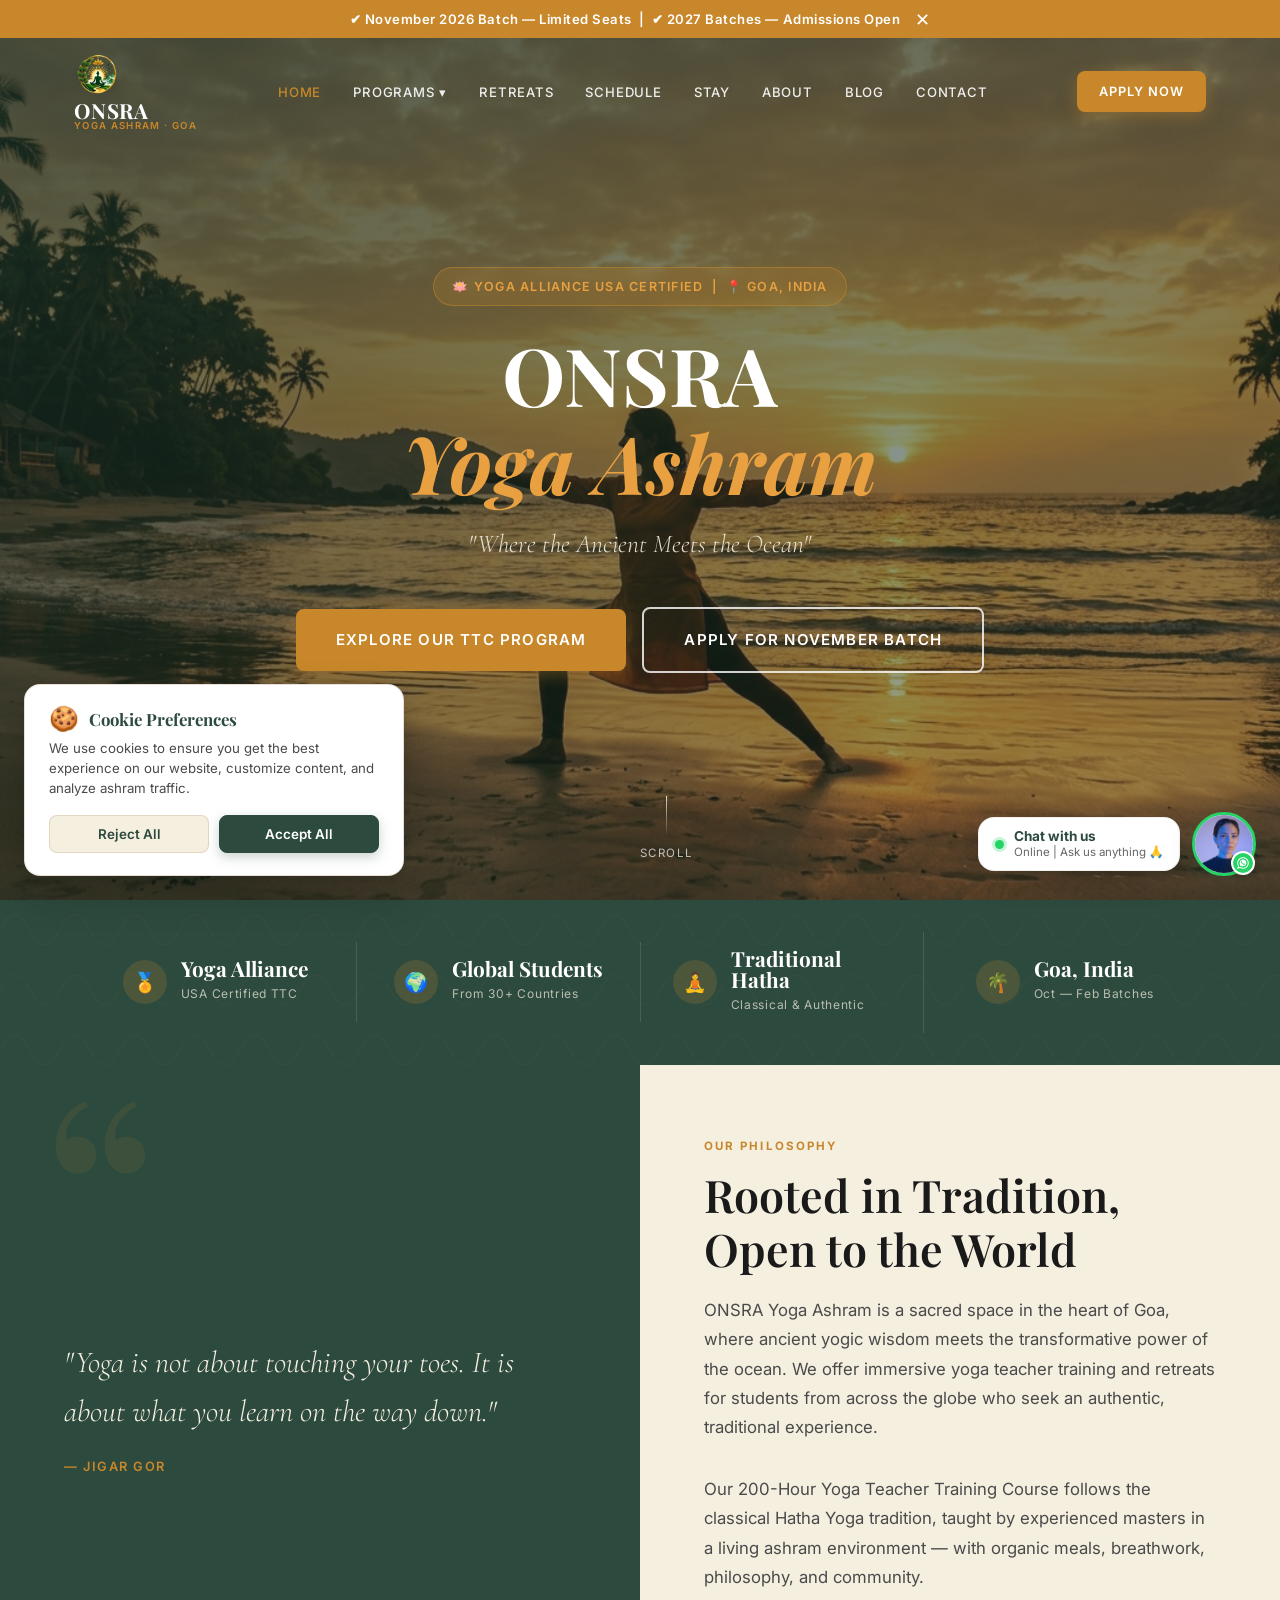
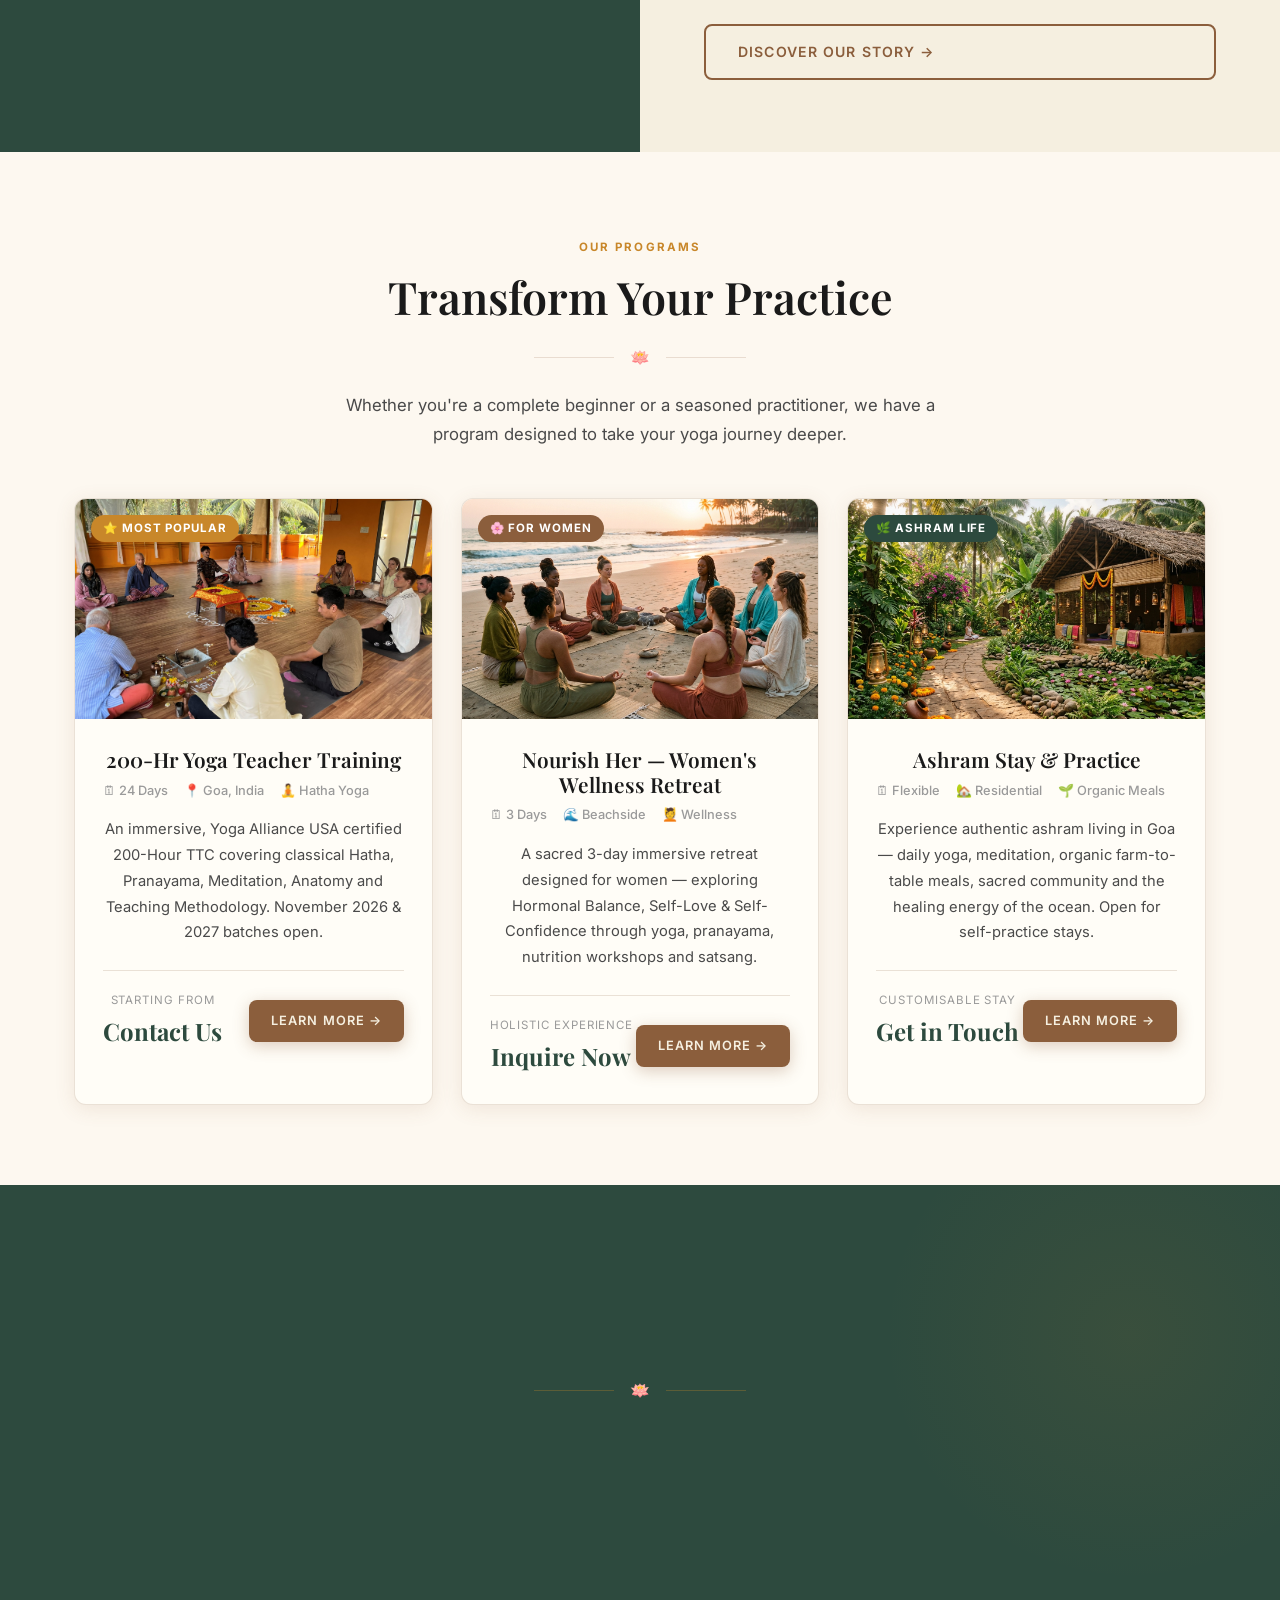
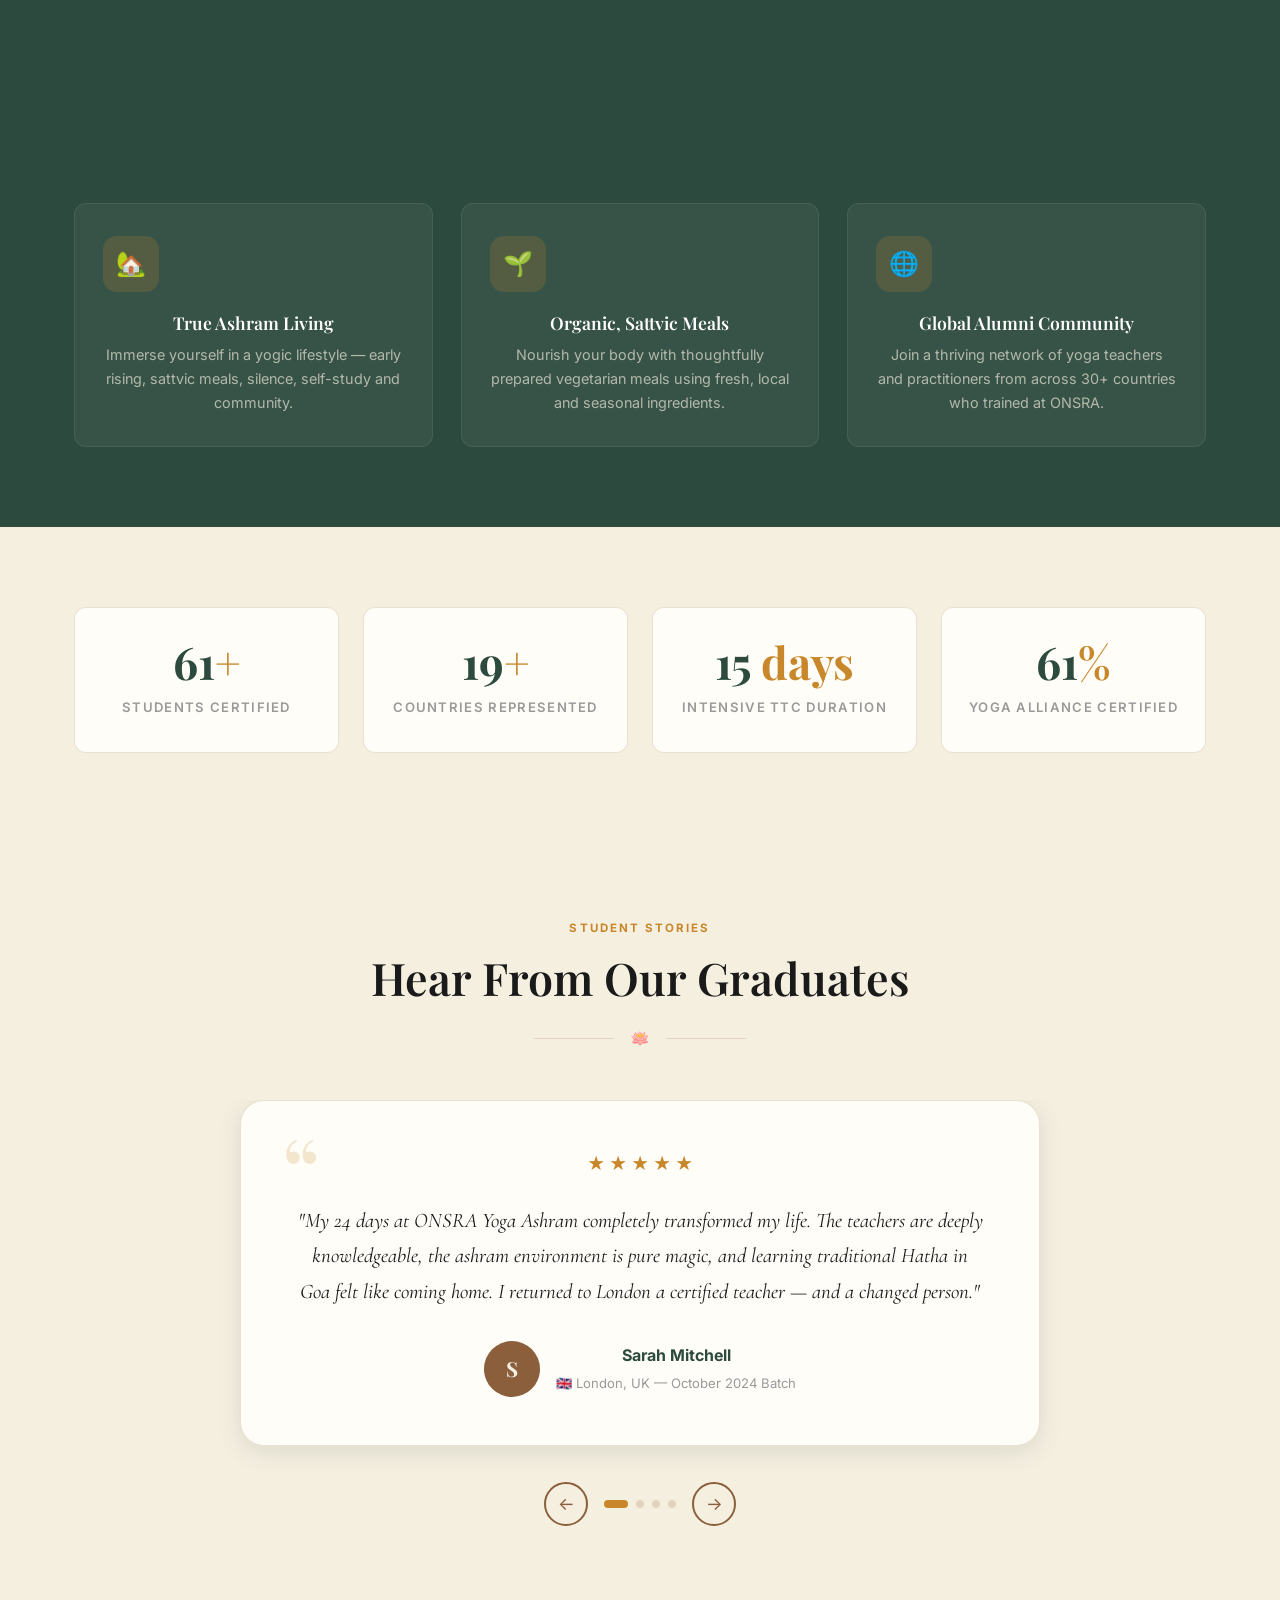
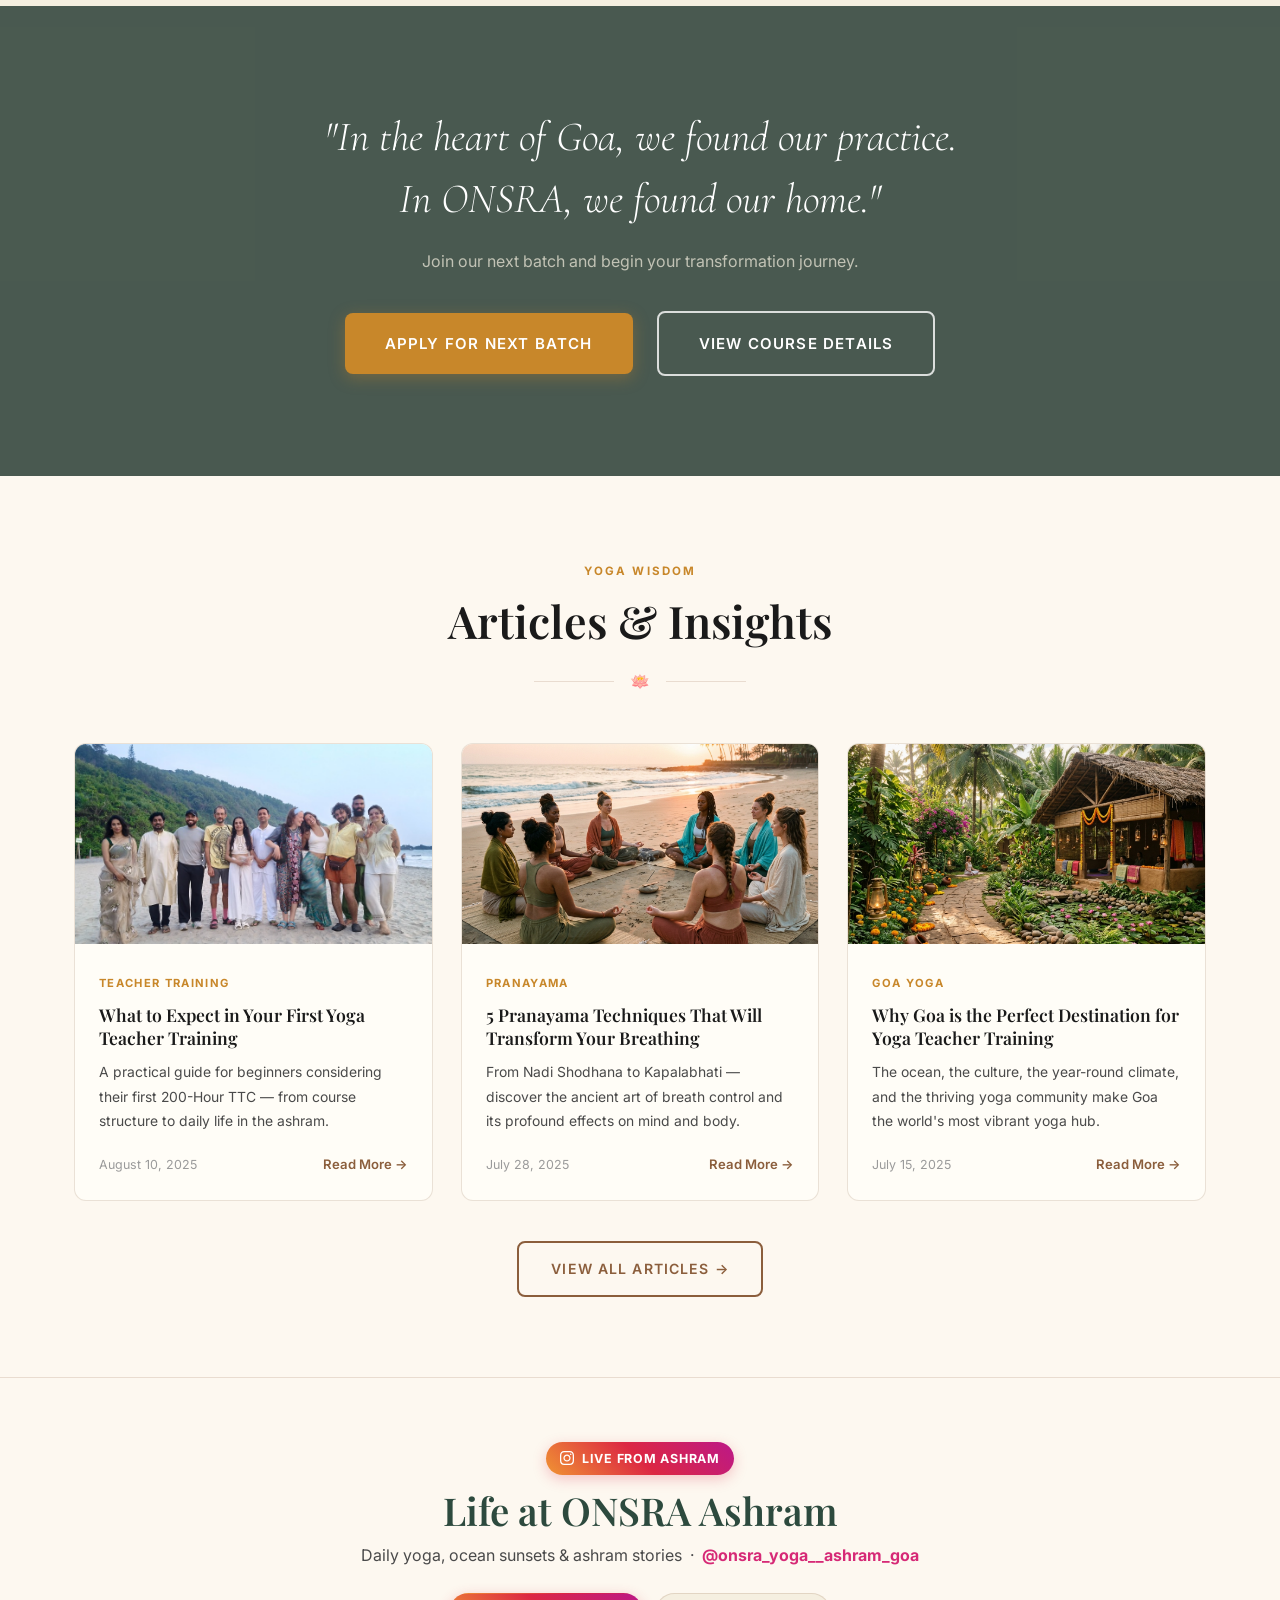
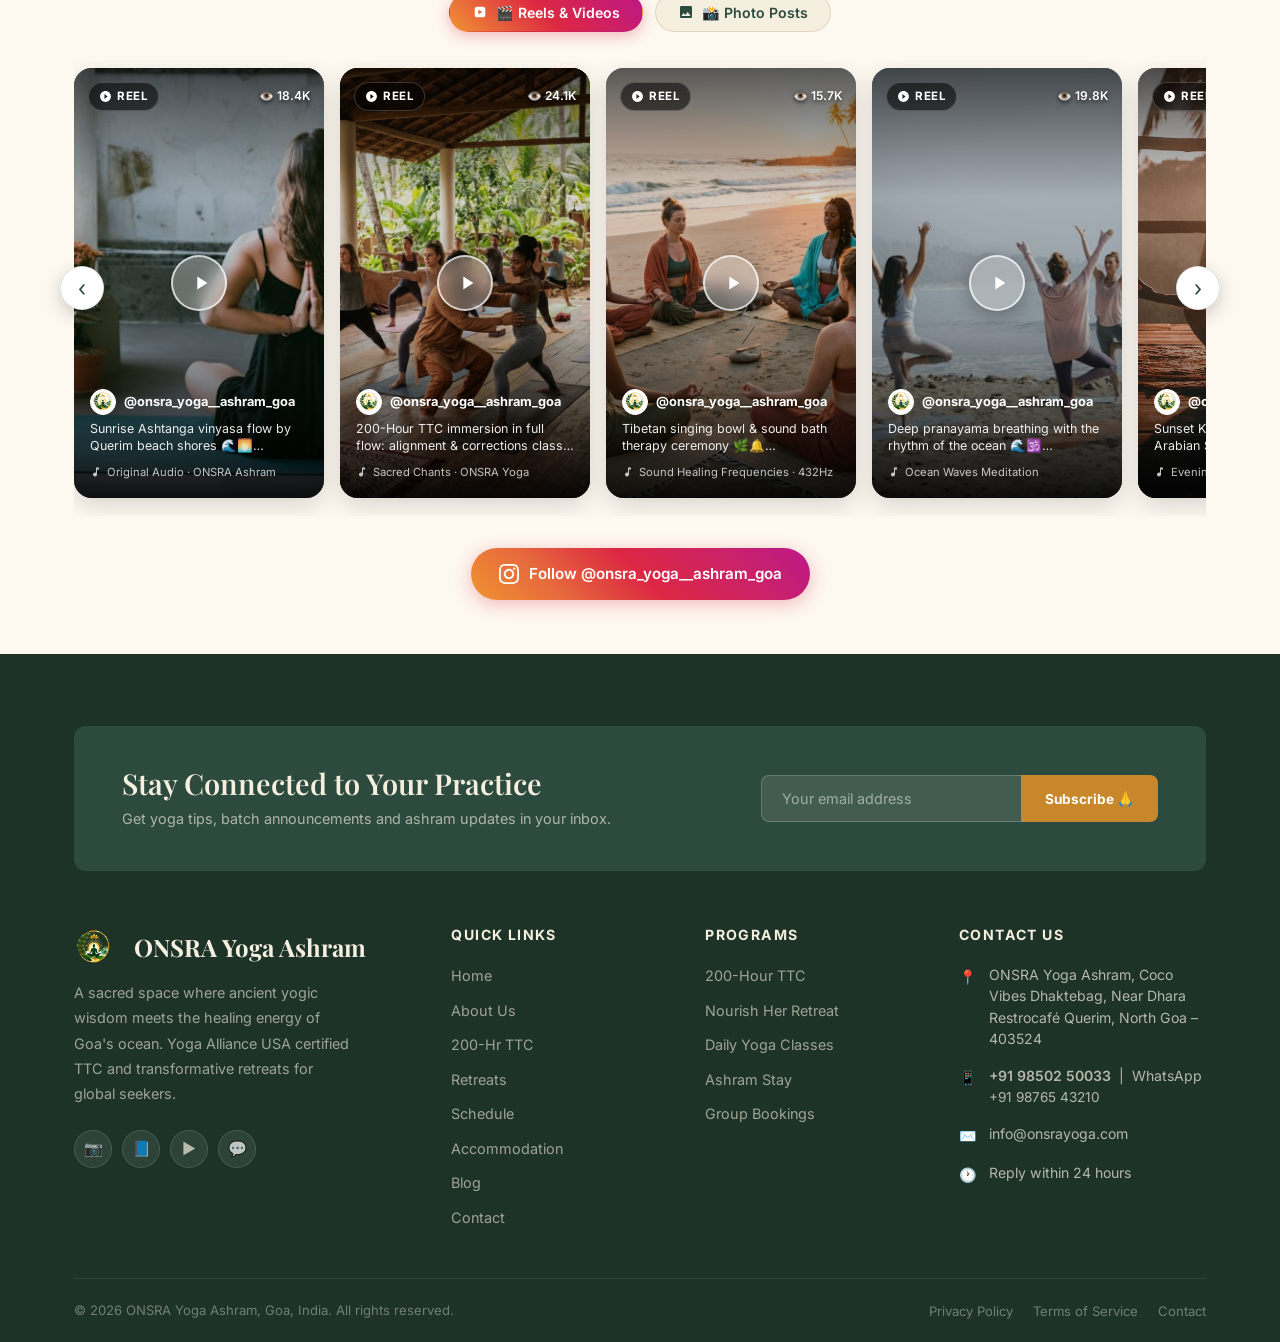
==== commit f5af2b9e: "Update TTC photo, beach group photo, Instagram feed & reels, contact number, and cookie banner" ====
--- a/index.html
+++ b/index.html
@@ -192,7 +192,7 @@
         <!-- Program 1: TTC -->
         <div class="program-card" data-reveal data-reveal-delay="1">
           <div class="program-card-img">
-            <img src="images/ttc-program.jpg" alt="200-Hour Yoga Teacher Training Course Goa" loading="lazy" />
+            <img src="images/ttc-featured.jpg" alt="200-Hour Yoga Teacher Training Course Goa" loading="lazy" />
             <span class="program-tag">⭐ Most Popular</span>
           </div>
           <div class="program-card-body">
@@ -493,7 +493,7 @@
       <div class="blog-grid">
         <div class="blog-card" data-reveal data-reveal-delay="1">
           <div class="blog-card-img">
-            <img src="images/ttc-program.jpg" alt="What to expect in Yoga TTC" loading="lazy" />
+            <img src="images/ttc-beach-group.jpg" alt="What to expect in Yoga TTC" loading="lazy" />
           </div>
           <div class="blog-card-body">
             <span class="blog-category">Teacher Training</span>
@@ -569,11 +569,17 @@
       <!-- Instagram Tabs: Reels vs Photos -->
       <div class="insta-tabs-wrapper" data-reveal>
         <button class="insta-tab active" data-target="reels">
-          <svg viewBox="0 0 24 24"><path d="M16.5 4H7.5C5.57 4 4 5.57 4 7.5v9C4 18.43 5.57 20 7.5 20h9c1.93 0 3.5-1.57 3.5-3.5v-9C20 5.57 18.43 4 16.5 4zM9.5 15.5V8.5l6 3.5-6 3.5z"/></svg>
+          <svg viewBox="0 0 24 24">
+            <path
+              d="M16.5 4H7.5C5.57 4 4 5.57 4 7.5v9C4 18.43 5.57 20 7.5 20h9c1.93 0 3.5-1.57 3.5-3.5v-9C20 5.57 18.43 4 16.5 4zM9.5 15.5V8.5l6 3.5-6 3.5z" />
+          </svg>
           🎬 Reels & Videos
         </button>
         <button class="insta-tab" data-target="photos">
-          <svg viewBox="0 0 24 24"><path d="M21 19V5c0-1.1-.9-2-2-2H5c-1.1 0-2 .9-2 2v14c0 1.1.9 2 2 2h14c1.1 0 2-.9 2-2zM8.5 13.5l2.5 3.01L14.5 12l4.5 6H5l3.5-4.5z"/></svg>
+          <svg viewBox="0 0 24 24">
+            <path
+              d="M21 19V5c0-1.1-.9-2-2-2H5c-1.1 0-2 .9-2 2v14c0 1.1.9 2 2 2h14c1.1 0 2-.9 2-2zM8.5 13.5l2.5 3.01L14.5 12l4.5 6H5l3.5-4.5z" />
+          </svg>
           📸 Photo Posts
         </button>
       </div>
@@ -585,135 +591,181 @@
 
         <div class="reels-scroller">
           <!-- Reel 1 -->
-          <a href="https://www.instagram.com/onsra_yoga__ashram_goa/reels/" target="_blank" rel="noopener noreferrer" class="reel-card" title="Watch on Instagram Reels">
+          <a href="https://www.instagram.com/onsra_yoga__ashram_goa/reels/" target="_blank" rel="noopener noreferrer"
+            class="reel-card" title="Watch on Instagram Reels">
             <img src="images/ig-beach-yoga.jpg" alt="Sunrise Beach Yoga Flow Reel" class="reel-media" loading="lazy" />
             <div class="reel-gradient-overlay"></div>
             <div class="reel-top-bar">
               <span class="reel-badge-tag">
-                <svg viewBox="0 0 24 24"><path d="M12 2C6.48 2 2 6.48 2 12s4.48 10 10 10 10-4.48 10-10S17.52 2 12 2zm-2 14.5v-9l6 4.5-6 4.5z"/></svg>
+                <svg viewBox="0 0 24 24">
+                  <path
+                    d="M12 2C6.48 2 2 6.48 2 12s4.48 10 10 10 10-4.48 10-10S17.52 2 12 2zm-2 14.5v-9l6 4.5-6 4.5z" />
+                </svg>
                 REEL
               </span>
               <span class="reel-views-tag">👁️ 18.4K</span>
             </div>
             <div class="reel-play-circle">
-              <svg viewBox="0 0 24 24"><path d="M8 5v14l11-7z"/></svg>
+              <svg viewBox="0 0 24 24">
+                <path d="M8 5v14l11-7z" />
+              </svg>
             </div>
             <div class="reel-bottom-bar">
               <div class="reel-author">
-                <img src="images/support-avatar.jpg" alt="ONSRA Yoga Ashram" />
+                <img src="images/logo.png" alt="ONSRA Yoga Ashram Logo" />
                 <span>@onsra_yoga__ashram_goa</span>
               </div>
               <p class="reel-caption-text">Sunrise Ashtanga vinyasa flow by Querim beach shores 🌊🌅 #goayoga #reels</p>
               <span class="reel-music-tag">
-                <svg viewBox="0 0 24 24"><path d="M12 3v10.55c-.59-.34-1.27-.55-2-.55-2.21 0-4 1.79-4 4s1.79 4 4 4 4-1.79 4-4V7h4V3h-6z"/></svg>
+                <svg viewBox="0 0 24 24">
+                  <path d="M12 3v10.55c-.59-.34-1.27-.55-2-.55-2.21 0-4 1.79-4 4s1.79 4 4 4 4-1.79 4-4V7h4V3h-6z" />
+                </svg>
                 Original Audio · ONSRA Ashram
               </span>
             </div>
           </a>
 
           <!-- Reel 2 -->
-          <a href="https://www.instagram.com/onsra_yoga__ashram_goa/reels/" target="_blank" rel="noopener noreferrer" class="reel-card" title="Watch on Instagram Reels">
+          <a href="https://www.instagram.com/onsra_yoga__ashram_goa/reels/" target="_blank" rel="noopener noreferrer"
+            class="reel-card" title="Watch on Instagram Reels">
             <img src="images/ttc-program.jpg" alt="200-Hour TTC Practice Reel" class="reel-media" loading="lazy" />
             <div class="reel-gradient-overlay"></div>
             <div class="reel-top-bar">
               <span class="reel-badge-tag">
-                <svg viewBox="0 0 24 24"><path d="M12 2C6.48 2 2 6.48 2 12s4.48 10 10 10 10-4.48 10-10S17.52 2 12 2zm-2 14.5v-9l6 4.5-6 4.5z"/></svg>
+                <svg viewBox="0 0 24 24">
+                  <path
+                    d="M12 2C6.48 2 2 6.48 2 12s4.48 10 10 10 10-4.48 10-10S17.52 2 12 2zm-2 14.5v-9l6 4.5-6 4.5z" />
+                </svg>
                 REEL
               </span>
               <span class="reel-views-tag">👁️ 24.1K</span>
             </div>
             <div class="reel-play-circle">
-              <svg viewBox="0 0 24 24"><path d="M8 5v14l11-7z"/></svg>
+              <svg viewBox="0 0 24 24">
+                <path d="M8 5v14l11-7z" />
+              </svg>
             </div>
             <div class="reel-bottom-bar">
               <div class="reel-author">
-                <img src="images/support-avatar.jpg" alt="ONSRA Yoga Ashram" />
+                <img src="images/logo.png" alt="ONSRA Yoga Ashram Logo" />
                 <span>@onsra_yoga__ashram_goa</span>
               </div>
-              <p class="reel-caption-text">200-Hour TTC immersion in full flow: alignment & corrections class 🧘‍♀️✨ #teachertraining</p>
+              <p class="reel-caption-text">200-Hour TTC immersion in full flow: alignment & corrections class 🧘‍♀️✨
+                #teachertraining</p>
               <span class="reel-music-tag">
-                <svg viewBox="0 0 24 24"><path d="M12 3v10.55c-.59-.34-1.27-.55-2-.55-2.21 0-4 1.79-4 4s1.79 4 4 4 4-1.79 4-4V7h4V3h-6z"/></svg>
+                <svg viewBox="0 0 24 24">
+                  <path d="M12 3v10.55c-.59-.34-1.27-.55-2-.55-2.21 0-4 1.79-4 4s1.79 4 4 4 4-1.79 4-4V7h4V3h-6z" />
+                </svg>
                 Sacred Chants · ONSRA Yoga
               </span>
             </div>
           </a>
 
           <!-- Reel 3 -->
-          <a href="https://www.instagram.com/onsra_yoga__ashram_goa/reels/" target="_blank" rel="noopener noreferrer" class="reel-card" title="Watch on Instagram Reels">
-            <img src="images/womens-retreat.jpg" alt="Sound Healing and Meditation Reel" class="reel-media" loading="lazy" />
+          <a href="https://www.instagram.com/onsra_yoga__ashram_goa/reels/" target="_blank" rel="noopener noreferrer"
+            class="reel-card" title="Watch on Instagram Reels">
+            <img src="images/womens-retreat.jpg" alt="Sound Healing and Meditation Reel" class="reel-media"
+              loading="lazy" />
             <div class="reel-gradient-overlay"></div>
             <div class="reel-top-bar">
               <span class="reel-badge-tag">
-                <svg viewBox="0 0 24 24"><path d="M12 2C6.48 2 2 6.48 2 12s4.48 10 10 10 10-4.48 10-10S17.52 2 12 2zm-2 14.5v-9l6 4.5-6 4.5z"/></svg>
+                <svg viewBox="0 0 24 24">
+                  <path
+                    d="M12 2C6.48 2 2 6.48 2 12s4.48 10 10 10 10-4.48 10-10S17.52 2 12 2zm-2 14.5v-9l6 4.5-6 4.5z" />
+                </svg>
                 REEL
               </span>
               <span class="reel-views-tag">👁️ 15.7K</span>
             </div>
             <div class="reel-play-circle">
-              <svg viewBox="0 0 24 24"><path d="M8 5v14l11-7z"/></svg>
+              <svg viewBox="0 0 24 24">
+                <path d="M8 5v14l11-7z" />
+              </svg>
             </div>
             <div class="reel-bottom-bar">
               <div class="reel-author">
-                <img src="images/support-avatar.jpg" alt="ONSRA Yoga Ashram" />
+                <img src="images/logo.png" alt="ONSRA Yoga Ashram Logo" />
                 <span>@onsra_yoga__ashram_goa</span>
               </div>
-              <p class="reel-caption-text">Tibetan singing bowl & sound bath therapy ceremony 🌿🔔 #soundhealing #womensretreat</p>
+              <p class="reel-caption-text">Tibetan singing bowl & sound bath therapy ceremony 🌿🔔 #soundhealing
+                #womensretreat</p>
               <span class="reel-music-tag">
-                <svg viewBox="0 0 24 24"><path d="M12 3v10.55c-.59-.34-1.27-.55-2-.55-2.21 0-4 1.79-4 4s1.79 4 4 4 4-1.79 4-4V7h4V3h-6z"/></svg>
+                <svg viewBox="0 0 24 24">
+                  <path d="M12 3v10.55c-.59-.34-1.27-.55-2-.55-2.21 0-4 1.79-4 4s1.79 4 4 4 4-1.79 4-4V7h4V3h-6z" />
+                </svg>
                 Sound Healing Frequencies · 432Hz
               </span>
             </div>
           </a>
 
           <!-- Reel 4 -->
-          <a href="https://www.instagram.com/onsra_yoga__ashram_goa/reels/" target="_blank" rel="noopener noreferrer" class="reel-card" title="Watch on Instagram Reels">
-            <img src="images/ig-meditation.jpg" alt="Pranayama & Ocean Meditation Reel" class="reel-media" loading="lazy" />
+          <a href="https://www.instagram.com/onsra_yoga__ashram_goa/reels/" target="_blank" rel="noopener noreferrer"
+            class="reel-card" title="Watch on Instagram Reels">
+            <img src="images/ig-meditation.jpg" alt="Pranayama & Ocean Meditation Reel" class="reel-media"
+              loading="lazy" />
             <div class="reel-gradient-overlay"></div>
             <div class="reel-top-bar">
               <span class="reel-badge-tag">
-                <svg viewBox="0 0 24 24"><path d="M12 2C6.48 2 2 6.48 2 12s4.48 10 10 10 10-4.48 10-10S17.52 2 12 2zm-2 14.5v-9l6 4.5-6 4.5z"/></svg>
+                <svg viewBox="0 0 24 24">
+                  <path
+                    d="M12 2C6.48 2 2 6.48 2 12s4.48 10 10 10 10-4.48 10-10S17.52 2 12 2zm-2 14.5v-9l6 4.5-6 4.5z" />
+                </svg>
                 REEL
               </span>
               <span class="reel-views-tag">👁️ 19.8K</span>
             </div>
             <div class="reel-play-circle">
-              <svg viewBox="0 0 24 24"><path d="M8 5v14l11-7z"/></svg>
+              <svg viewBox="0 0 24 24">
+                <path d="M8 5v14l11-7z" />
+              </svg>
             </div>
             <div class="reel-bottom-bar">
               <div class="reel-author">
-                <img src="images/support-avatar.jpg" alt="ONSRA Yoga Ashram" />
+                <img src="images/logo.png" alt="ONSRA Yoga Ashram Logo" />
                 <span>@onsra_yoga__ashram_goa</span>
               </div>
-              <p class="reel-caption-text">Deep pranayama breathing with the rhythm of the ocean 🌊🕉️ #pranayama #innerpeace</p>
+              <p class="reel-caption-text">Deep pranayama breathing with the rhythm of the ocean 🌊🕉️ #pranayama
+                #innerpeace</p>
               <span class="reel-music-tag">
-                <svg viewBox="0 0 24 24"><path d="M12 3v10.55c-.59-.34-1.27-.55-2-.55-2.21 0-4 1.79-4 4s1.79 4 4 4 4-1.79 4-4V7h4V3h-6z"/></svg>
+                <svg viewBox="0 0 24 24">
+                  <path d="M12 3v10.55c-.59-.34-1.27-.55-2-.55-2.21 0-4 1.79-4 4s1.79 4 4 4 4-1.79 4-4V7h4V3h-6z" />
+                </svg>
                 Ocean Waves Meditation
               </span>
             </div>
           </a>
 
           <!-- Reel 5 -->
-          <a href="https://www.instagram.com/onsra_yoga__ashram_goa/reels/" target="_blank" rel="noopener noreferrer" class="reel-card" title="Watch on Instagram Reels">
+          <a href="https://www.instagram.com/onsra_yoga__ashram_goa/reels/" target="_blank" rel="noopener noreferrer"
+            class="reel-card" title="Watch on Instagram Reels">
             <img src="images/ig-sunset.jpg" alt="Goa Ocean Sunset Satsang Reel" class="reel-media" loading="lazy" />
             <div class="reel-gradient-overlay"></div>
             <div class="reel-top-bar">
               <span class="reel-badge-tag">
-                <svg viewBox="0 0 24 24"><path d="M12 2C6.48 2 2 6.48 2 12s4.48 10 10 10 10-4.48 10-10S17.52 2 12 2zm-2 14.5v-9l6 4.5-6 4.5z"/></svg>
+                <svg viewBox="0 0 24 24">
+                  <path
+                    d="M12 2C6.48 2 2 6.48 2 12s4.48 10 10 10 10-4.48 10-10S17.52 2 12 2zm-2 14.5v-9l6 4.5-6 4.5z" />
+                </svg>
                 REEL
               </span>
               <span class="reel-views-tag">👁️ 31.2K</span>
             </div>
             <div class="reel-play-circle">
-              <svg viewBox="0 0 24 24"><path d="M8 5v14l11-7z"/></svg>
+              <svg viewBox="0 0 24 24">
+                <path d="M8 5v14l11-7z" />
+              </svg>
             </div>
             <div class="reel-bottom-bar">
               <div class="reel-author">
-                <img src="images/support-avatar.jpg" alt="ONSRA Yoga Ashram" />
+                <img src="images/logo.png" alt="ONSRA Yoga Ashram Logo" />
                 <span>@onsra_yoga__ashram_goa</span>
               </div>
-              <p class="reel-caption-text">Sunset Kirtan & Satsang by the Arabian Sea 🌅🎶 Grateful hearts everywhere! #ashramlife</p>
+              <p class="reel-caption-text">Sunset Kirtan & Satsang by the Arabian Sea 🌅🎶 Grateful hearts everywhere!
+                #ashramlife</p>
               <span class="reel-music-tag">
-                <svg viewBox="0 0 24 24"><path d="M12 3v10.55c-.59-.34-1.27-.55-2-.55-2.21 0-4 1.79-4 4s1.79 4 4 4 4-1.79 4-4V7h4V3h-6z"/></svg>
+                <svg viewBox="0 0 24 24">
+                  <path d="M12 3v10.55c-.59-.34-1.27-.55-2-.55-2.21 0-4 1.79-4 4s1.79 4 4 4 4-1.79 4-4V7h4V3h-6z" />
+                </svg>
                 Evening Kirtan · Live in Goa
               </span>
             </div>
@@ -728,7 +780,10 @@
           class="insta-item" title="View on Instagram">
           <img src="images/ttc-program.jpg" alt="ONSRA Yoga TTC Practice" loading="lazy" />
           <div class="insta-overlay">
-            <svg class="insta-icon" viewBox="0 0 24 24"><path d="M12 2.163c3.204 0 3.584.012 4.85.07 3.252.148 4.771 1.691 4.919 4.919.058 1.265.069 1.645.069 4.849 0 3.205-.012 3.584-.069 4.849-.149 3.225-1.664 4.771-4.919 4.919-1.266.058-1.644.07-4.85.07-3.204 0-3.584-.012-4.849-.07-3.26-.149-4.771-1.699-4.919-4.92-.058-1.265-.07-1.644-.07-4.849 0-3.204.013-3.583.07-4.849.149-3.227 1.664-4.771 4.919-4.919 1.266-.057 1.645-.069 4.849-.069zm0-2.163c-3.259 0-3.667.014-4.947.072-4.358.2-6.78 2.618-6.98 6.98-.059 1.281-.073 1.689-.073 4.948 0 3.259.014 3.668.072 4.948.2 4.358 2.618 6.78 6.98 6.98 1.281.058 1.689.072 4.948.072 3.259 0 3.668-.014 4.948-.072 4.354-.2 6.782-2.618 6.979-6.98.059-1.28.073-1.689.073-4.948 0-3.259-.014-3.667-.072-4.947-.196-4.354-2.617-6.78-6.979-6.98-1.281-.059-1.69-.073-4.949-.073zm0 5.838c-3.403 0-6.162 2.759-6.162 6.162s2.759 6.163 6.162 6.163 6.162-2.759 6.162-6.163c0-3.403-2.759-6.162-6.162-6.162zm0 10.162c-2.209 0-4-1.79-4-4 0-2.209 1.791-4 4-4s4 1.791 4 4c0 2.21-1.791 4-4 4zm6.406-11.845c-.796 0-1.441.645-1.441 1.44s.645 1.44 1.441 1.44c.795 0 1.439-.645 1.439-1.44s-.644-1.44-1.439-1.44z"/></svg>
+            <svg class="insta-icon" viewBox="0 0 24 24">
+              <path
+                d="M12 2.163c3.204 0 3.584.012 4.85.07 3.252.148 4.771 1.691 4.919 4.919.058 1.265.069 1.645.069 4.849 0 3.205-.012 3.584-.069 4.849-.149 3.225-1.664 4.771-4.919 4.919-1.266.058-1.644.07-4.85.07-3.204 0-3.584-.012-4.849-.07-3.26-.149-4.771-1.699-4.919-4.92-.058-1.265-.07-1.644-.07-4.849 0-3.204.013-3.583.07-4.849.149-3.227 1.664-4.771 4.919-4.919 1.266-.057 1.645-.069 4.849-.069zm0-2.163c-3.259 0-3.667.014-4.947.072-4.358.2-6.78 2.618-6.98 6.98-.059 1.281-.073 1.689-.073 4.948 0 3.259.014 3.668.072 4.948.2 4.358 2.618 6.78 6.98 6.98 1.281.058 1.689.072 4.948.072 3.259 0 3.668-.014 4.948-.072 4.354-.2 6.782-2.618 6.979-6.98.059-1.28.073-1.689.073-4.948 0-3.259-.014-3.667-.072-4.947-.196-4.354-2.617-6.78-6.979-6.98-1.281-.059-1.69-.073-4.949-.073zm0 5.838c-3.403 0-6.162 2.759-6.162 6.162s2.759 6.163 6.162 6.163 6.162-2.759 6.162-6.163c0-3.403-2.759-6.162-6.162-6.162zm0 10.162c-2.209 0-4-1.79-4-4 0-2.209 1.791-4 4-4s4 1.791 4 4c0 2.21-1.791 4-4 4zm6.406-11.845c-.796 0-1.441.645-1.441 1.44s.645 1.44 1.441 1.44c.795 0 1.439-.645 1.439-1.44s-.644-1.44-1.439-1.44z" />
+            </svg>
             <span class="insta-caption">Morning asana flow in our open-air shala 🧘‍♂️</span>
             <div class="insta-stats"><span>❤️ 342</span><span>💬 28</span></div>
           </div>
@@ -739,7 +794,10 @@
           class="insta-item" title="View on Instagram">
           <img src="images/ig-beach-yoga.jpg" alt="Querim Beach Yoga Goa" loading="lazy" />
           <div class="insta-overlay">
-            <svg class="insta-icon" viewBox="0 0 24 24"><path d="M12 2.163c3.204 0 3.584.012 4.85.07 3.252.148 4.771 1.691 4.919 4.919.058 1.265.069 1.645.069 4.849 0 3.205-.012 3.584-.069 4.849-.149 3.225-1.664 4.771-4.919 4.919-1.266.058-1.644.07-4.85.07-3.204 0-3.584-.012-4.849-.07-3.26-.149-4.771-1.699-4.919-4.92-.058-1.265-.07-1.644-.07-4.849 0-3.204.013-3.583.07-4.849.149-3.227 1.664-4.771 4.919-4.919 1.266-.057 1.645-.069 4.849-.069zm0-2.163c-3.259 0-3.667.014-4.947.072-4.358.2-6.78 2.618-6.98 6.98-.059 1.281-.073 1.689-.073 4.948 0 3.259.014 3.668.072 4.948.2 4.358 2.618 6.78 6.98 6.98 1.281.058 1.689.072 4.948.072 3.259 0 3.668-.014 4.948-.072 4.354-.2 6.782-2.618 6.979-6.98.059-1.28.073-1.689.073-4.948 0-3.259-.014-3.667-.072-4.947-.196-4.354-2.617-6.78-6.979-6.98-1.281-.059-1.69-.073-4.949-.073zm0 5.838c-3.403 0-6.162 2.759-6.162 6.162s2.759 6.163 6.162 6.163 6.162-2.759 6.162-6.163c0-3.403-2.759-6.162-6.162-6.162zm0 10.162c-2.209 0-4-1.79-4-4 0-2.209 1.791-4 4-4s4 1.791 4 4c0 2.21-1.791 4-4 4zm6.406-11.845c-.796 0-1.441.645-1.441 1.44s.645 1.44 1.441 1.44c.795 0 1.439-.645 1.439-1.44s-.644-1.44-1.439-1.44z"/></svg>
+            <svg class="insta-icon" viewBox="0 0 24 24">
+              <path
+                d="M12 2.163c3.204 0 3.584.012 4.85.07 3.252.148 4.771 1.691 4.919 4.919.058 1.265.069 1.645.069 4.849 0 3.205-.012 3.584-.069 4.849-.149 3.225-1.664 4.771-4.919 4.919-1.266.058-1.644.07-4.85.07-3.204 0-3.584-.012-4.849-.07-3.26-.149-4.771-1.699-4.919-4.92-.058-1.265-.07-1.644-.07-4.849 0-3.204.013-3.583.07-4.849.149-3.227 1.664-4.771 4.919-4.919 1.266-.057 1.645-.069 4.849-.069zm0-2.163c-3.259 0-3.667.014-4.947.072-4.358.2-6.78 2.618-6.98 6.98-.059 1.281-.073 1.689-.073 4.948 0 3.259.014 3.668.072 4.948.2 4.358 2.618 6.78 6.98 6.98 1.281.058 1.689.072 4.948.072 3.259 0 3.668-.014 4.948-.072 4.354-.2 6.782-2.618 6.979-6.98.059-1.28.073-1.689.073-4.948 0-3.259-.014-3.667-.072-4.947-.196-4.354-2.617-6.78-6.979-6.98-1.281-.059-1.69-.073-4.949-.073zm0 5.838c-3.403 0-6.162 2.759-6.162 6.162s2.759 6.163 6.162 6.163 6.162-2.759 6.162-6.163c0-3.403-2.759-6.162-6.162-6.162zm0 10.162c-2.209 0-4-1.79-4-4 0-2.209 1.791-4 4-4s4 1.791 4 4c0 2.21-1.791 4-4 4zm6.406-11.845c-.796 0-1.441.645-1.441 1.44s.645 1.44 1.441 1.44c.795 0 1.439-.645 1.439-1.44s-.644-1.44-1.439-1.44z" />
+            </svg>
             <span class="insta-caption">Sunrise beach yoga at Querim Beach 🌊✨</span>
             <div class="insta-stats"><span>❤️ 418</span><span>💬 39</span></div>
           </div>
@@ -750,7 +808,10 @@
           class="insta-item" title="View on Instagram">
           <img src="images/womens-retreat.jpg" alt="Women's Wellness Retreat Goa" loading="lazy" />
           <div class="insta-overlay">
-            <svg class="insta-icon" viewBox="0 0 24 24"><path d="M12 2.163c3.204 0 3.584.012 4.85.07 3.252.148 4.771 1.691 4.919 4.919.058 1.265.069 1.645.069 4.849 0 3.205-.012 3.584-.069 4.849-.149 3.225-1.664 4.771-4.919 4.919-1.266.058-1.644.07-4.85.07-3.204 0-3.584-.012-4.849-.07-3.26-.149-4.771-1.699-4.919-4.92-.058-1.265-.07-1.644-.07-4.849 0-3.204.013-3.583.07-4.849.149-3.227 1.664-4.771 4.919-4.919 1.266-.057 1.645-.069 4.849-.069zm0-2.163c-3.259 0-3.667.014-4.947.072-4.358.2-6.78 2.618-6.98 6.98-.059 1.281-.073 1.689-.073 4.948 0 3.259.014 3.668.072 4.948.2 4.358 2.618 6.78 6.98 6.98 1.281.058 1.689.072 4.948.072 3.259 0 3.668-.014 4.948-.072 4.354-.2 6.782-2.618 6.979-6.98.059-1.28.073-1.689.073-4.948 0-3.259-.014-3.667-.072-4.947-.196-4.354-2.617-6.78-6.979-6.98-1.281-.059-1.69-.073-4.949-.073zm0 5.838c-3.403 0-6.162 2.759-6.162 6.162s2.759 6.163 6.162 6.163 6.162-2.759 6.162-6.163c0-3.403-2.759-6.162-6.162-6.162zm0 10.162c-2.209 0-4-1.79-4-4 0-2.209 1.791-4 4-4s4 1.791 4 4c0 2.21-1.791 4-4 4zm6.406-11.845c-.796 0-1.441.645-1.441 1.44s.645 1.44 1.441 1.44c.795 0 1.439-.645 1.439-1.44s-.644-1.44-1.439-1.44z"/></svg>
+            <svg class="insta-icon" viewBox="0 0 24 24">
+              <path
+                d="M12 2.163c3.204 0 3.584.012 4.85.07 3.252.148 4.771 1.691 4.919 4.919.058 1.265.069 1.645.069 4.849 0 3.205-.012 3.584-.069 4.849-.149 3.225-1.664 4.771-4.919 4.919-1.266.058-1.644.07-4.85.07-3.204 0-3.584-.012-4.849-.07-3.26-.149-4.771-1.699-4.919-4.92-.058-1.265-.07-1.644-.07-4.849 0-3.204.013-3.583.07-4.849.149-3.227 1.664-4.771 4.919-4.919 1.266-.057 1.645-.069 4.849-.069zm0-2.163c-3.259 0-3.667.014-4.947.072-4.358.2-6.78 2.618-6.98 6.98-.059 1.281-.073 1.689-.073 4.948 0 3.259.014 3.668.072 4.948.2 4.358 2.618 6.78 6.98 6.98 1.281.058 1.689.072 4.948.072 3.259 0 3.668-.014 4.948-.072 4.354-.2 6.782-2.618 6.979-6.98.059-1.28.073-1.689.073-4.948 0-3.259-.014-3.667-.072-4.947-.196-4.354-2.617-6.78-6.979-6.98-1.281-.059-1.69-.073-4.949-.073zm0 5.838c-3.403 0-6.162 2.759-6.162 6.162s2.759 6.163 6.162 6.163 6.162-2.759 6.162-6.163c0-3.403-2.759-6.162-6.162-6.162zm0 10.162c-2.209 0-4-1.79-4-4 0-2.209 1.791-4 4-4s4 1.791 4 4c0 2.21-1.791 4-4 4zm6.406-11.845c-.796 0-1.441.645-1.441 1.44s.645 1.44 1.441 1.44c.795 0 1.439-.645 1.439-1.44s-.644-1.44-1.439-1.44z" />
+            </svg>
             <span class="insta-caption">Sacred sisterhood & sound bath ceremony 🌿🕊️</span>
             <div class="insta-stats"><span>❤️ 295</span><span>💬 24</span></div>
           </div>
@@ -761,7 +822,10 @@
           class="insta-item" title="View on Instagram">
           <img src="images/ig-meditation.jpg" alt="Meditation and Pranayama at ONSRA" loading="lazy" />
           <div class="insta-overlay">
-            <svg class="insta-icon" viewBox="0 0 24 24"><path d="M12 2.163c3.204 0 3.584.012 4.85.07 3.252.148 4.771 1.691 4.919 4.919.058 1.265.069 1.645.069 4.849 0 3.205-.012 3.584-.069 4.849-.149 3.225-1.664 4.771-4.919 4.919-1.266.058-1.644.07-4.85.07-3.204 0-3.584-.012-4.849-.07-3.26-.149-4.771-1.699-4.919-4.92-.058-1.265-.07-1.644-.07-4.849 0-3.204.013-3.583.07-4.849.149-3.227 1.664-4.771 4.919-4.919 1.266-.057 1.645-.069 4.849-.069zm0-2.163c-3.259 0-3.667.014-4.947.072-4.358.2-6.78 2.618-6.98 6.98-.059 1.281-.073 1.689-.073 4.948 0 3.259.014 3.668.072 4.948.2 4.358 2.618 6.78 6.98 6.98 1.281.058 1.689.072 4.948.072 3.259 0 3.668-.014 4.948-.072 4.354-.2 6.782-2.618 6.979-6.98.059-1.28.073-1.689.073-4.948 0-3.259-.014-3.667-.072-4.947-.196-4.354-2.617-6.78-6.979-6.98-1.281-.059-1.69-.073-4.949-.073zm0 5.838c-3.403 0-6.162 2.759-6.162 6.162s2.759 6.163 6.162 6.163 6.162-2.759 6.162-6.163c0-3.403-2.759-6.162-6.162-6.162zm0 10.162c-2.209 0-4-1.79-4-4 0-2.209 1.791-4 4-4s4 1.791 4 4c0 2.21-1.791 4-4 4zm6.406-11.845c-.796 0-1.441.645-1.441 1.44s.645 1.44 1.441 1.44c.795 0 1.439-.645 1.439-1.44s-.644-1.44-1.439-1.44z"/></svg>
+            <svg class="insta-icon" viewBox="0 0 24 24">
+              <path
+                d="M12 2.163c3.204 0 3.584.012 4.85.07 3.252.148 4.771 1.691 4.919 4.919.058 1.265.069 1.645.069 4.849 0 3.205-.012 3.584-.069 4.849-.149 3.225-1.664 4.771-4.919 4.919-1.266.058-1.644.07-4.85.07-3.204 0-3.584-.012-4.849-.07-3.26-.149-4.771-1.699-4.919-4.92-.058-1.265-.07-1.644-.07-4.849 0-3.204.013-3.583.07-4.849.149-3.227 1.664-4.771 4.919-4.919 1.266-.057 1.645-.069 4.849-.069zm0-2.163c-3.259 0-3.667.014-4.947.072-4.358.2-6.78 2.618-6.98 6.98-.059 1.281-.073 1.689-.073 4.948 0 3.259.014 3.668.072 4.948.2 4.358 2.618 6.78 6.98 6.98 1.281.058 1.689.072 4.948.072 3.259 0 3.668-.014 4.948-.072 4.354-.2 6.782-2.618 6.979-6.98.059-1.28.073-1.689.073-4.948 0-3.259-.014-3.667-.072-4.947-.196-4.354-2.617-6.78-6.979-6.98-1.281-.059-1.69-.073-4.949-.073zm0 5.838c-3.403 0-6.162 2.759-6.162 6.162s2.759 6.163 6.162 6.163 6.162-2.759 6.162-6.163c0-3.403-2.759-6.162-6.162-6.162zm0 10.162c-2.209 0-4-1.79-4-4 0-2.209 1.791-4 4-4s4 1.791 4 4c0 2.21-1.791 4-4 4zm6.406-11.845c-.796 0-1.441.645-1.441 1.44s.645 1.44 1.441 1.44c.795 0 1.439-.645 1.439-1.44s-.644-1.44-1.439-1.44z" />
+            </svg>
             <span class="insta-caption">Stillness within: daily guided meditation 🕉️</span>
             <div class="insta-stats"><span>❤️ 367</span><span>💬 31</span></div>
           </div>
@@ -772,7 +836,10 @@
           class="insta-item" title="View on Instagram">
           <img src="images/ashram-about.jpg" alt="Ashram Grounds and Garden" loading="lazy" />
           <div class="insta-overlay">
-            <svg class="insta-icon" viewBox="0 0 24 24"><path d="M12 2.163c3.204 0 3.584.012 4.85.07 3.252.148 4.771 1.691 4.919 4.919.058 1.265.069 1.645.069 4.849 0 3.205-.012 3.584-.069 4.849-.149 3.225-1.664 4.771-4.919 4.919-1.266.058-1.644.07-4.85.07-3.204 0-3.584-.012-4.849-.07-3.26-.149-4.771-1.699-4.919-4.92-.058-1.265-.07-1.644-.07-4.849 0-3.204.013-3.583.07-4.849.149-3.227 1.664-4.771 4.919-4.919 1.266-.057 1.645-.069 4.849-.069zm0-2.163c-3.259 0-3.667.014-4.947.072-4.358.2-6.78 2.618-6.98 6.98-.059 1.281-.073 1.689-.073 4.948 0 3.259.014 3.668.072 4.948.2 4.358 2.618 6.78 6.98 6.98 1.281.058 1.689.072 4.948.072 3.259 0 3.668-.014 4.948-.072 4.354-.2 6.782-2.618 6.979-6.98.059-1.28.073-1.689.073-4.948 0-3.259-.014-3.667-.072-4.947-.196-4.354-2.617-6.78-6.979-6.98-1.281-.059-1.69-.073-4.949-.073zm0 5.838c-3.403 0-6.162 2.759-6.162 6.162s2.759 6.163 6.162 6.163 6.162-2.759 6.162-6.163c0-3.403-2.759-6.162-6.162-6.162zm0 10.162c-2.209 0-4-1.79-4-4 0-2.209 1.791-4 4-4s4 1.791 4 4c0 2.21-1.791 4-4 4zm6.406-11.845c-.796 0-1.441.645-1.441 1.44s.645 1.44 1.441 1.44c.795 0 1.439-.645 1.439-1.44s-.644-1.44-1.439-1.44z"/></svg>
+            <svg class="insta-icon" viewBox="0 0 24 24">
+              <path
+                d="M12 2.163c3.204 0 3.584.012 4.85.07 3.252.148 4.771 1.691 4.919 4.919.058 1.265.069 1.645.069 4.849 0 3.205-.012 3.584-.069 4.849-.149 3.225-1.664 4.771-4.919 4.919-1.266.058-1.644.07-4.85.07-3.204 0-3.584-.012-4.849-.07-3.26-.149-4.771-1.699-4.919-4.92-.058-1.265-.07-1.644-.07-4.849 0-3.204.013-3.583.07-4.849.149-3.227 1.664-4.771 4.919-4.919 1.266-.057 1.645-.069 4.849-.069zm0-2.163c-3.259 0-3.667.014-4.947.072-4.358.2-6.78 2.618-6.98 6.98-.059 1.281-.073 1.689-.073 4.948 0 3.259.014 3.668.072 4.948.2 4.358 2.618 6.78 6.98 6.98 1.281.058 1.689.072 4.948.072 3.259 0 3.668-.014 4.948-.072 4.354-.2 6.782-2.618 6.979-6.98.059-1.28.073-1.689.073-4.948 0-3.259-.014-3.667-.072-4.947-.196-4.354-2.617-6.78-6.979-6.98-1.281-.059-1.69-.073-4.949-.073zm0 5.838c-3.403 0-6.162 2.759-6.162 6.162s2.759 6.163 6.162 6.163 6.162-2.759 6.162-6.163c0-3.403-2.759-6.162-6.162-6.162zm0 10.162c-2.209 0-4-1.79-4-4 0-2.209 1.791-4 4-4s4 1.791 4 4c0 2.21-1.791 4-4 4zm6.406-11.845c-.796 0-1.441.645-1.441 1.44s.645 1.44 1.441 1.44c.795 0 1.439-.645 1.439-1.44s-.644-1.44-1.439-1.44z" />
+            </svg>
             <span class="insta-caption">Lush ashram vibes at Coco Vibes, Querim 🌴🥥</span>
             <div class="insta-stats"><span>❤️ 512</span><span>💬 45</span></div>
           </div>
@@ -783,7 +850,10 @@
           class="insta-item" title="View on Instagram">
           <img src="images/ig-sunset.jpg" alt="Sunset Over Goa Ocean" loading="lazy" />
           <div class="insta-overlay">
-            <svg class="insta-icon" viewBox="0 0 24 24"><path d="M12 2.163c3.204 0 3.584.012 4.85.07 3.252.148 4.771 1.691 4.919 4.919.058 1.265.069 1.645.069 4.849 0 3.205-.012 3.584-.069 4.849-.149 3.225-1.664 4.771-4.919 4.919-1.266.058-1.644.07-4.85.07-3.204 0-3.584-.012-4.849-.07-3.26-.149-4.771-1.699-4.919-4.92-.058-1.265-.07-1.644-.07-4.849 0-3.204.013-3.583.07-4.849.149-3.227 1.664-4.771 4.919-4.919 1.266-.057 1.645-.069 4.849-.069zm0-2.163c-3.259 0-3.667.014-4.947.072-4.358.2-6.78 2.618-6.98 6.98-.059 1.281-.073 1.689-.073 4.948 0 3.259.014 3.668.072 4.948.2 4.358 2.618 6.78 6.98 6.98 1.281.058 1.689.072 4.948.072 3.259 0 3.668-.014 4.948-.072 4.354-.2 6.782-2.618 6.979-6.98.059-1.28.073-1.689.073-4.948 0-3.259-.014-3.667-.072-4.947-.196-4.354-2.617-6.78-6.979-6.98-1.281-.059-1.69-.073-4.949-.073zm0 5.838c-3.403 0-6.162 2.759-6.162 6.162s2.759 6.163 6.162 6.163 6.162-2.759 6.162-6.163c0-3.403-2.759-6.162-6.162-6.162zm0 10.162c-2.209 0-4-1.79-4-4 0-2.209 1.791-4 4-4s4 1.791 4 4c0 2.21-1.791 4-4 4zm6.406-11.845c-.796 0-1.441.645-1.441 1.44s.645 1.44 1.441 1.44c.795 0 1.439-.645 1.439-1.44s-.644-1.44-1.439-1.44z"/></svg>
+            <svg class="insta-icon" viewBox="0 0 24 24">
+              <path
+                d="M12 2.163c3.204 0 3.584.012 4.85.07 3.252.148 4.771 1.691 4.919 4.919.058 1.265.069 1.645.069 4.849 0 3.205-.012 3.584-.069 4.849-.149 3.225-1.664 4.771-4.919 4.919-1.266.058-1.644.07-4.85.07-3.204 0-3.584-.012-4.849-.07-3.26-.149-4.771-1.699-4.919-4.92-.058-1.265-.07-1.644-.07-4.849 0-3.204.013-3.583.07-4.849.149-3.227 1.664-4.771 4.919-4.919 1.266-.057 1.645-.069 4.849-.069zm0-2.163c-3.259 0-3.667.014-4.947.072-4.358.2-6.78 2.618-6.98 6.98-.059 1.281-.073 1.689-.073 4.948 0 3.259.014 3.668.072 4.948.2 4.358 2.618 6.78 6.98 6.98 1.281.058 1.689.072 4.948.072 3.259 0 3.668-.014 4.948-.072 4.354-.2 6.782-2.618 6.979-6.98.059-1.28.073-1.689.073-4.948 0-3.259-.014-3.667-.072-4.947-.196-4.354-2.617-6.78-6.979-6.98-1.281-.059-1.69-.073-4.949-.073zm0 5.838c-3.403 0-6.162 2.759-6.162 6.162s2.759 6.163 6.162 6.163 6.162-2.759 6.162-6.163c0-3.403-2.759-6.162-6.162-6.162zm0 10.162c-2.209 0-4-1.79-4-4 0-2.209 1.791-4 4-4s4 1.791 4 4c0 2.21-1.791 4-4 4zm6.406-11.845c-.796 0-1.441.645-1.441 1.44s.645 1.44 1.441 1.44c.795 0 1.439-.645 1.439-1.44s-.644-1.44-1.439-1.44z" />
+            </svg>
             <span class="insta-caption">Sunset satsang by the Arabian Sea 🌅🙏</span>
             <div class="insta-stats"><span>❤️ 489</span><span>💬 52</span></div>
           </div>
@@ -871,7 +941,11 @@
           </div>
           <div class="footer-contact-item">
             <span class="icon">📱</span>
-            <a href="https://wa.me/919876543210" style="color:inherit;">+91 98765 43210 (WhatsApp)</a>
+            <div>
+              <a href="tel:+919850250033" style="color:inherit; font-weight:600;">+91 98502 50033</a> &nbsp;|&nbsp;
+              <a href="https://wa.me/919850250033" style="color:inherit;">WhatsApp</a><br />
+              <a href="tel:+919876543210" style="color:rgba(245,239,224,0.7); font-size:0.85rem;">+91 98765 43210</a>
+            </div>
           </div>
           <div class="footer-contact-item">
             <span class="icon">✉️</span>
@@ -923,6 +997,23 @@
   <!-- Scroll to Top -->
   <button class="scroll-top" aria-label="Scroll to top">↑</button>
 
+  <!-- Cookie Consent Banner (Bottom-Left) -->
+  <div id="cookie-consent-banner" class="cookie-banner" role="dialog" aria-live="polite"
+    aria-label="Cookie Preferences">
+    <div class="cookie-header">
+      <span class="cookie-icon">🍪</span>
+      <h4>Cookie Preferences</h4>
+    </div>
+    <p>
+      We use cookies to ensure you get the best experience on our website, customize content, and analyze ashram
+      traffic.
+    </p>
+    <div class="cookie-buttons">
+      <button type="button" class="cookie-btn cookie-btn-reject" id="cookie-reject-btn">Reject All</button>
+      <button type="button" class="cookie-btn cookie-btn-accept" id="cookie-accept-btn">Accept All</button>
+    </div>
+  </div>
+
   <script src="js/main.js"></script>
 </body>
 
--- a/css/style.css
+++ b/css/style.css
@@ -2571,10 +2571,13 @@
 }
 
 .reel-author img {
-  width: 24px;
-  height: 24px;
+  width: 26px;
+  height: 26px;
   border-radius: 50%;
   border: 1.5px solid #fff;
+  background: #ffffff;
+  object-fit: contain;
+  padding: 1px;
 }
 
 .reel-caption-text {
@@ -2768,3 +2771,106 @@
   }
 }
 
+/* === 39. COOKIE CONSENT BANNER (Bottom-Left) === */
+.cookie-banner {
+  position: fixed;
+  bottom: 24px;
+  left: 24px;
+  max-width: 380px;
+  width: calc(100% - 48px);
+  background: #ffffff;
+  border-radius: 16px;
+  box-shadow: 0 16px 40px rgba(0, 0, 0, 0.2), 0 2px 10px rgba(45, 74, 62, 0.08);
+  border: 1px solid rgba(139, 94, 60, 0.2);
+  z-index: 9999;
+  padding: 22px 24px;
+  transform: translateY(140%);
+  opacity: 0;
+  visibility: hidden;
+  transition: transform 0.45s cubic-bezier(0.16, 1, 0.3, 1), opacity 0.4s ease, visibility 0.4s;
+}
+
+.cookie-banner.show {
+  transform: translateY(0);
+  opacity: 1;
+  visibility: visible;
+}
+
+.cookie-header {
+  display: flex;
+  align-items: center;
+  gap: 10px;
+  margin-bottom: 8px;
+}
+
+.cookie-icon {
+  font-size: 1.5rem;
+  line-height: 1;
+}
+
+.cookie-header h4 {
+  font-size: 1.05rem;
+  font-weight: 700;
+  color: var(--forest);
+  margin: 0;
+  font-family: 'Playfair Display', serif;
+}
+
+.cookie-banner p {
+  font-size: 0.83rem;
+  line-height: 1.5;
+  color: var(--mid-gray);
+  margin-bottom: 16px;
+}
+
+.cookie-buttons {
+  display: flex;
+  gap: 10px;
+}
+
+.cookie-btn {
+  flex: 1;
+  padding: 10px 16px;
+  border-radius: 8px;
+  font-size: 0.84rem;
+  font-weight: 600;
+  cursor: pointer;
+  transition: all 0.25s ease;
+  text-align: center;
+  outline: none;
+}
+
+.cookie-btn-reject {
+  background: var(--sand);
+  color: var(--forest);
+  border: 1px solid var(--border);
+}
+
+.cookie-btn-reject:hover {
+  background: rgba(139, 94, 60, 0.25);
+  color: var(--forest-dark);
+}
+
+.cookie-btn-accept {
+  background: var(--forest);
+  color: #fff;
+  border: 1px solid var(--forest);
+  box-shadow: 0 4px 12px rgba(45, 74, 62, 0.25);
+}
+
+.cookie-btn-accept:hover {
+  background: var(--forest-dark);
+  transform: translateY(-1px);
+  box-shadow: 0 6px 16px rgba(45, 74, 62, 0.35);
+}
+
+@media (max-width: 480px) {
+  .cookie-banner {
+    bottom: 14px;
+    left: 14px;
+    width: calc(100% - 28px);
+    padding: 16px 18px;
+  }
+}
+
+
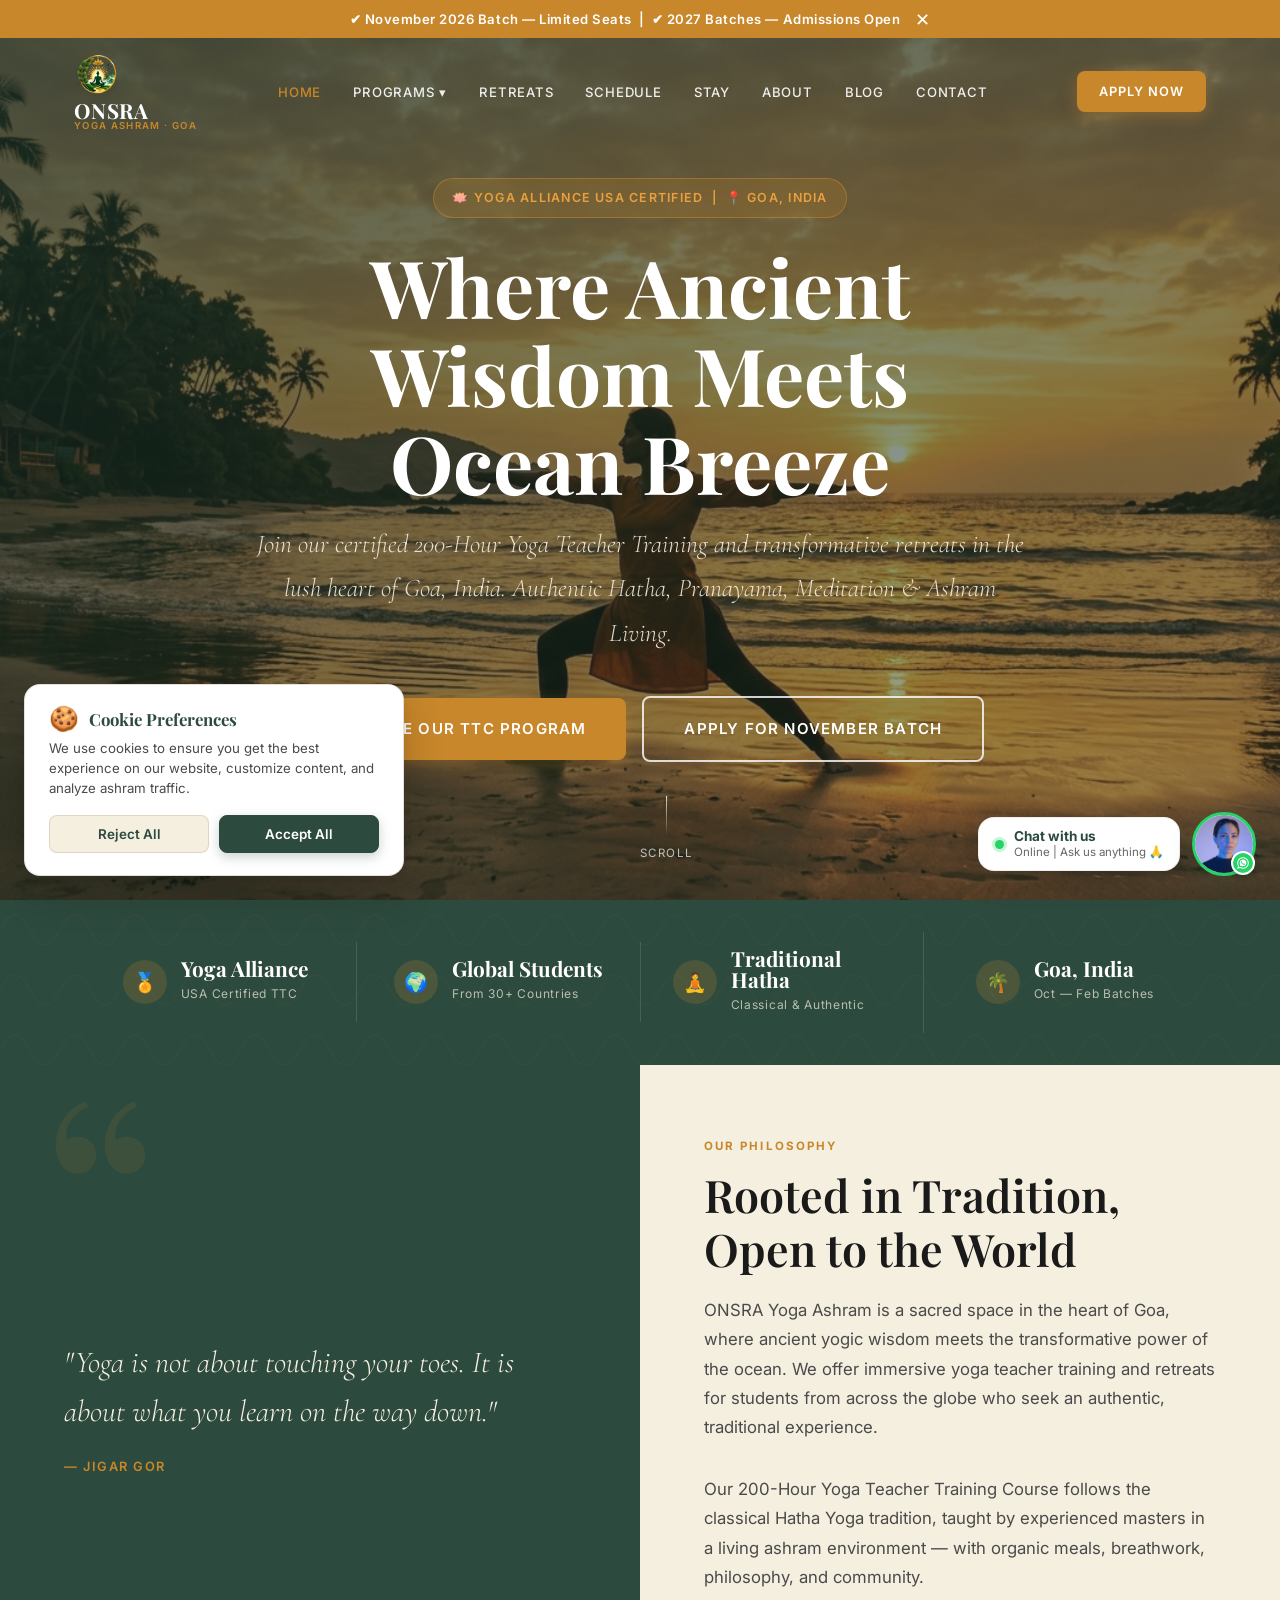
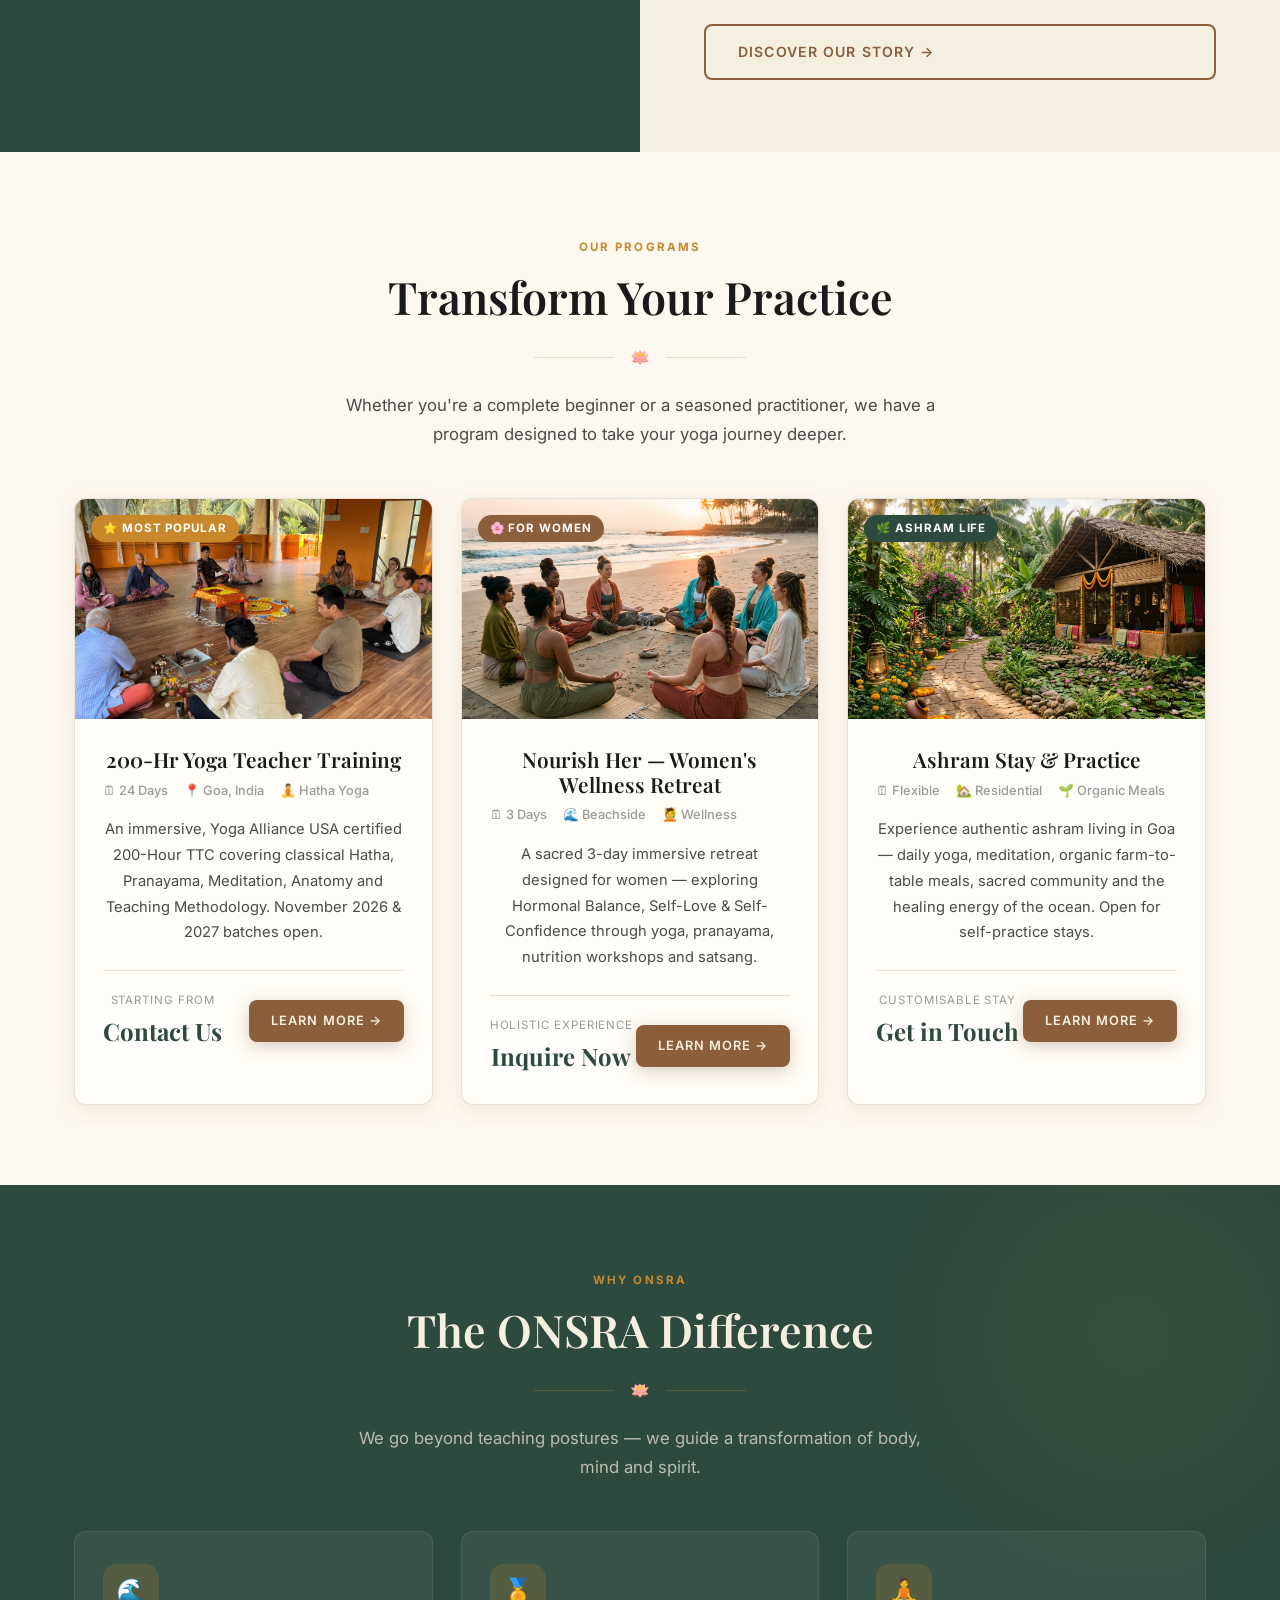
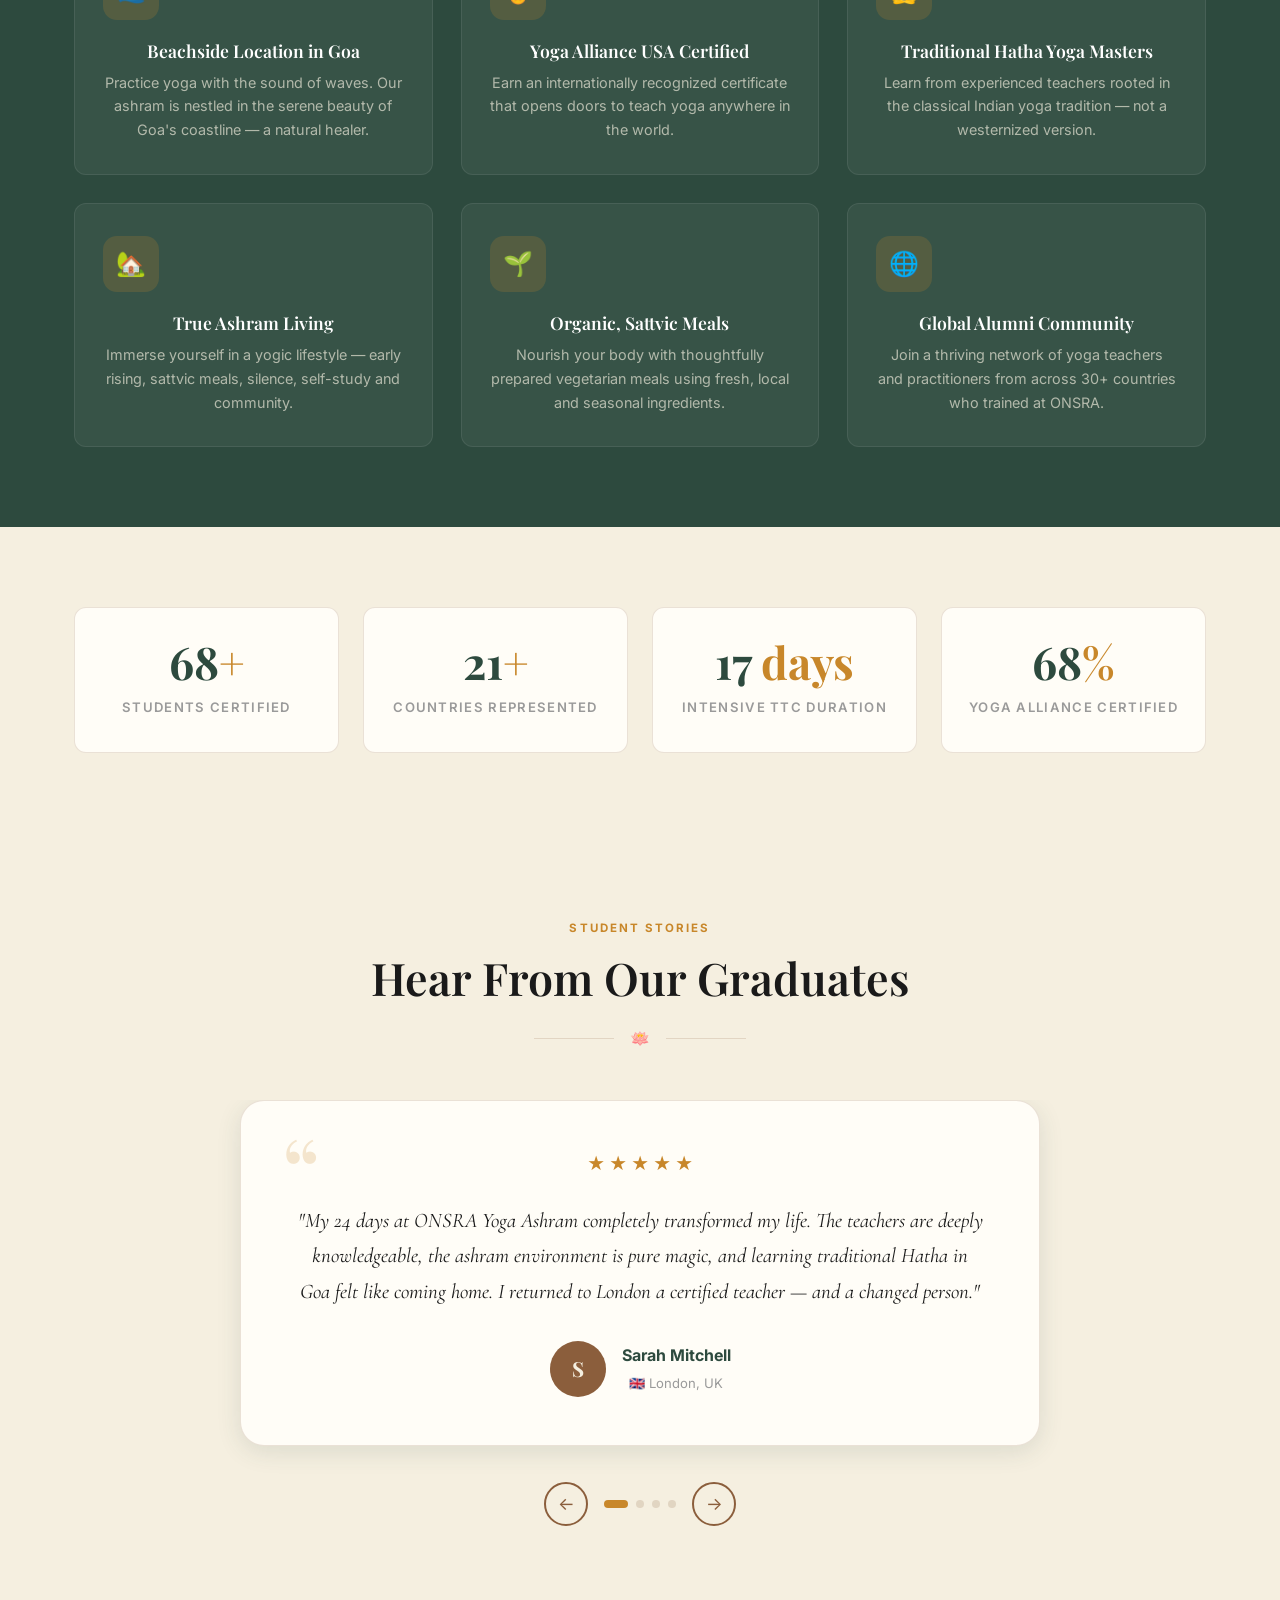
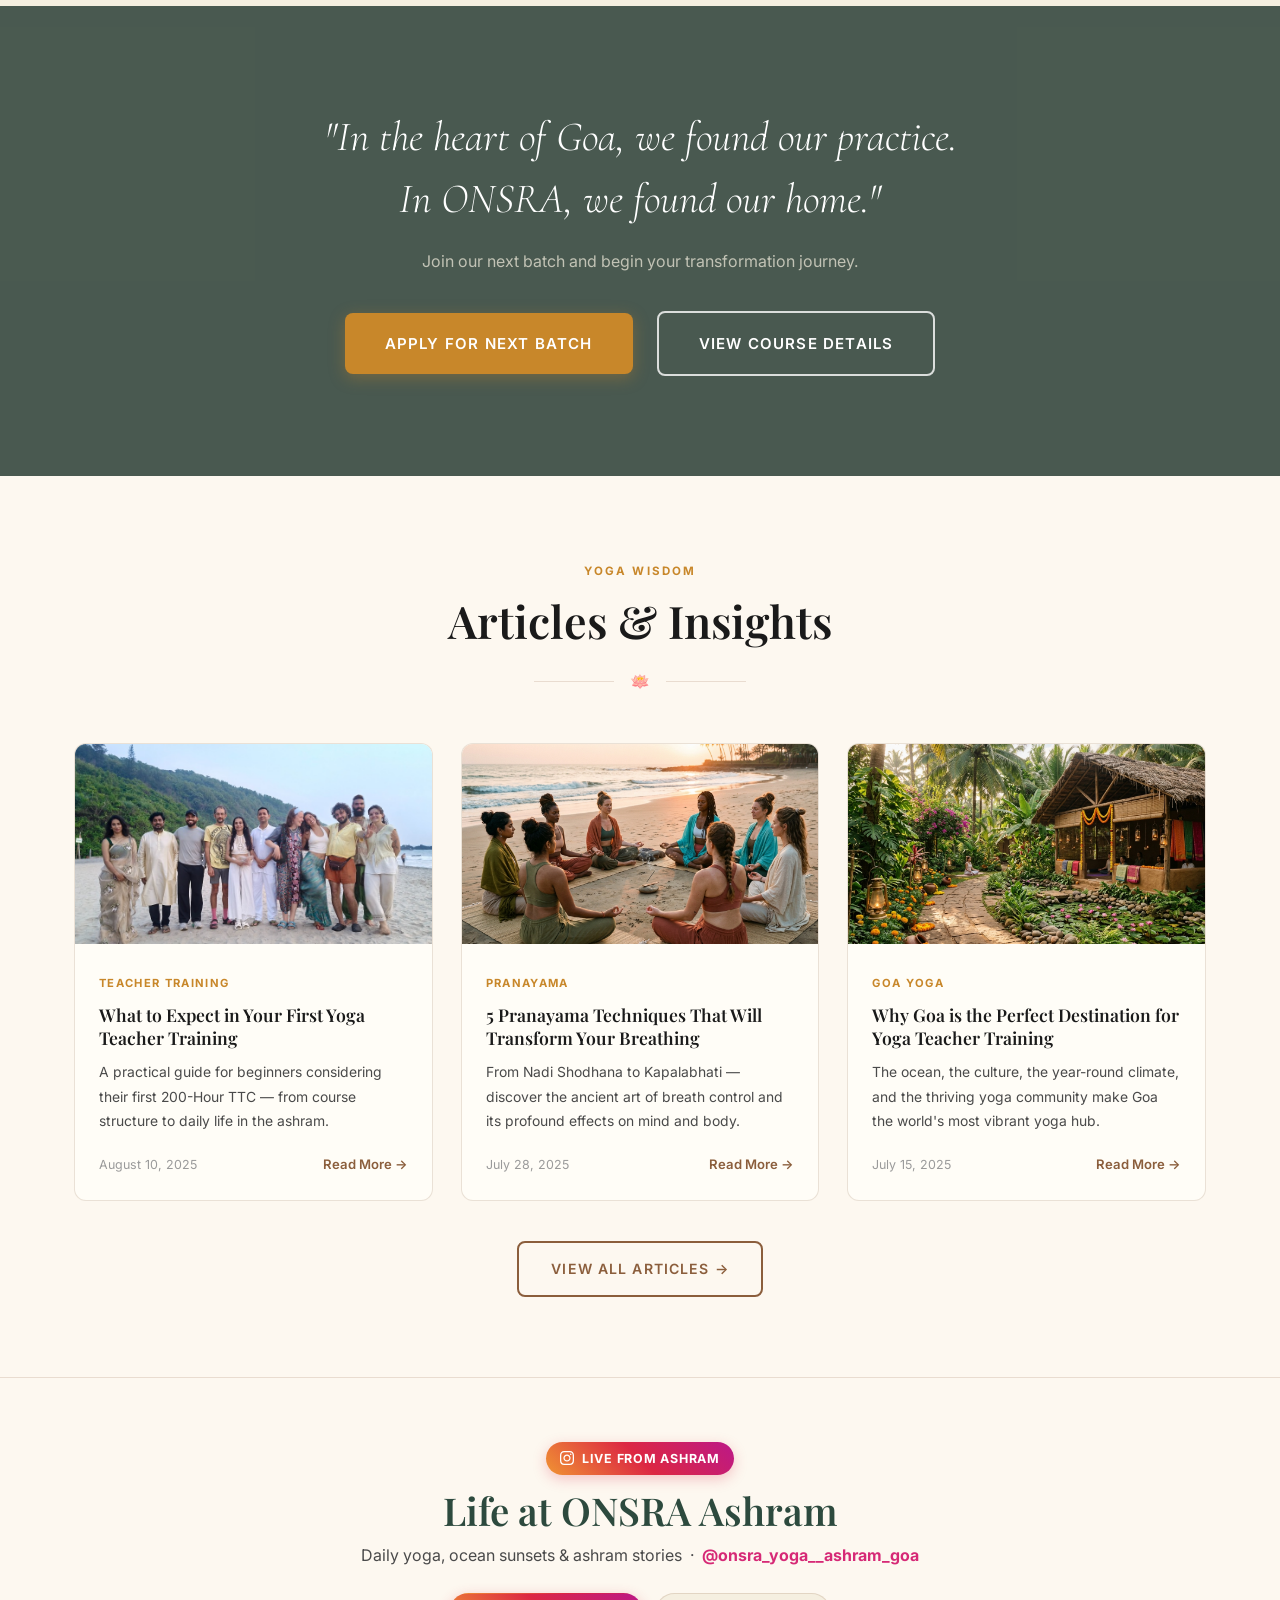
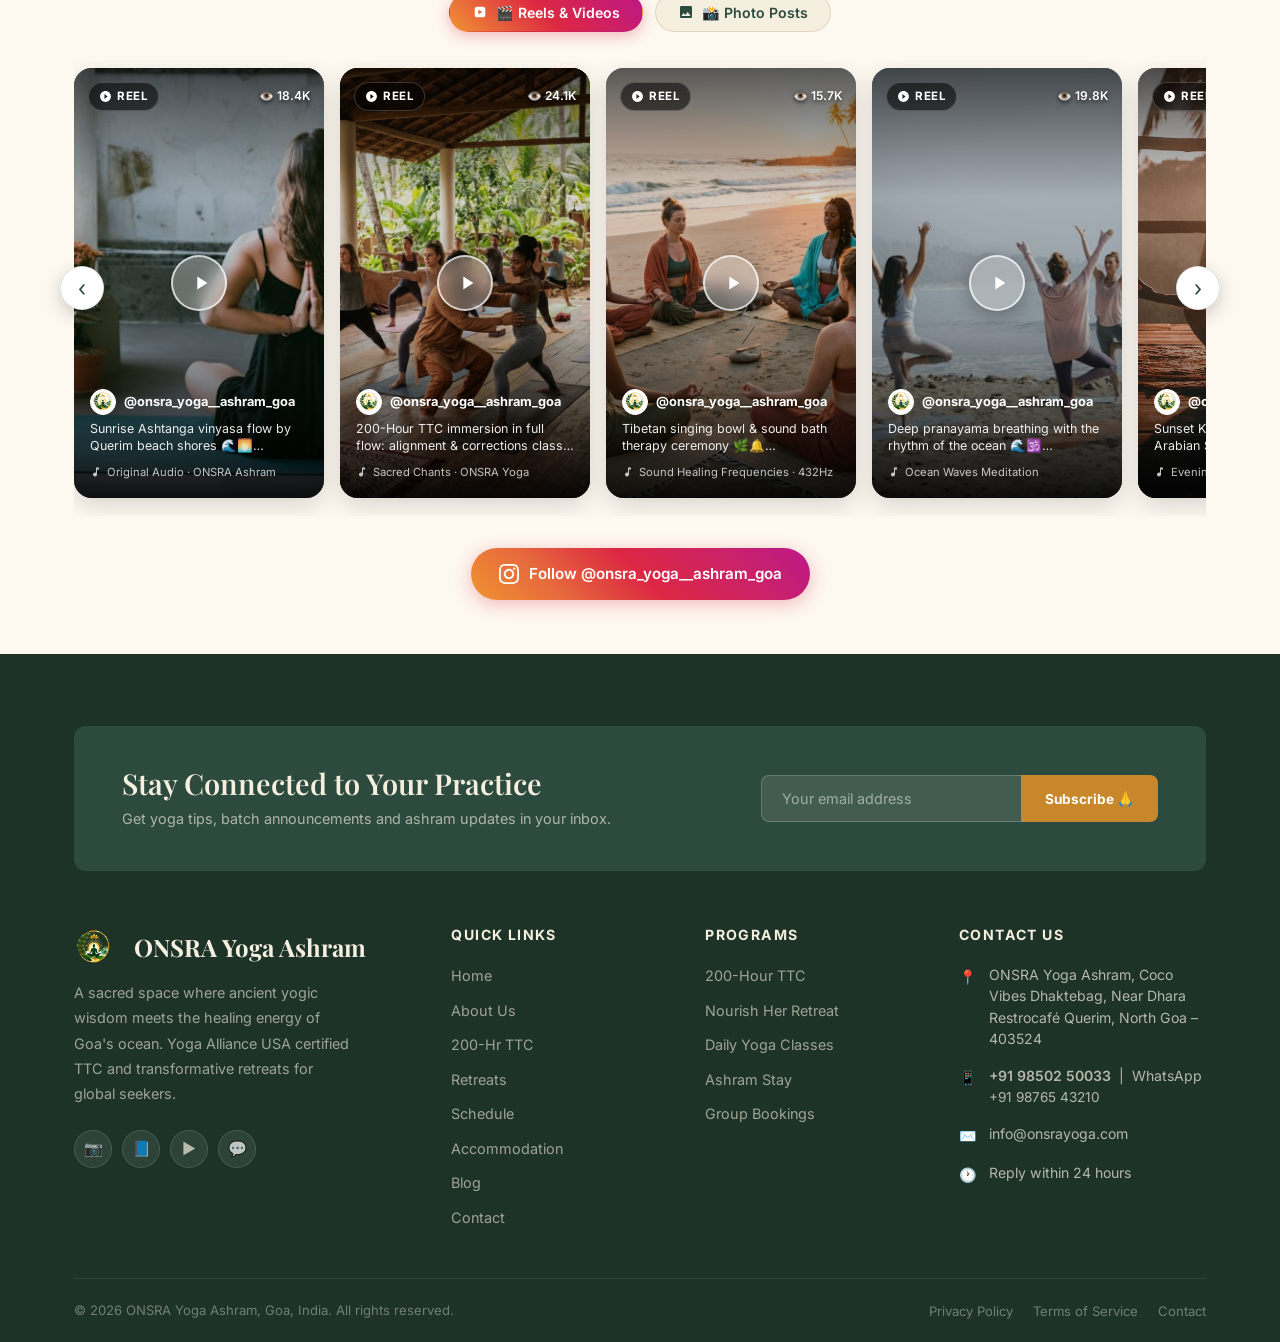
==== commit 6cde6b83: "Update content via Admin Panel: 31/10/2026, 14:35:46" ====
--- a/index.html
+++ b/index.html
@@ -382,7 +382,7 @@
                 <div class="author-avatar">S</div>
                 <div class="author-info">
                   <strong>Sarah Mitchell</strong>
-                  <span>🇬🇧 London, UK — October 2024 Batch</span>
+                  <span>🇬🇧 London, UK</span>
                 </div>
               </div>
             </div>
@@ -402,7 +402,7 @@
                 <div class="author-avatar">M</div>
                 <div class="author-info">
                   <strong>Maria González</strong>
-                  <span>🇪🇸 Barcelona, Spain — November 2024 Batch</span>
+                  <span>🇪🇸 Barcelona, Spain</span>
                 </div>
               </div>
             </div>
@@ -422,7 +422,7 @@
                 <div class="author-avatar">A</div>
                 <div class="author-info">
                   <strong>Anika Weber</strong>
-                  <span>🇩🇪 Berlin, Germany — Nourish Her Retreat</span>
+                  <span>🇩🇪 Berlin, Germany</span>
                 </div>
               </div>
             </div>
@@ -442,7 +442,7 @@
                 <div class="author-avatar">J</div>
                 <div class="author-info">
                   <strong>Jessica Thompson</strong>
-                  <span>🇦🇺 Melbourne, Australia — January 2025 Batch</span>
+                  <span>🇦🇺 Melbourne, Australia</span>
                 </div>
               </div>
             </div>
@@ -1015,6 +1015,7 @@
   </div>
 
   <script src="js/main.js"></script>
+  <script src="js/content-loader.js"></script>
 </body>
 
 </html>
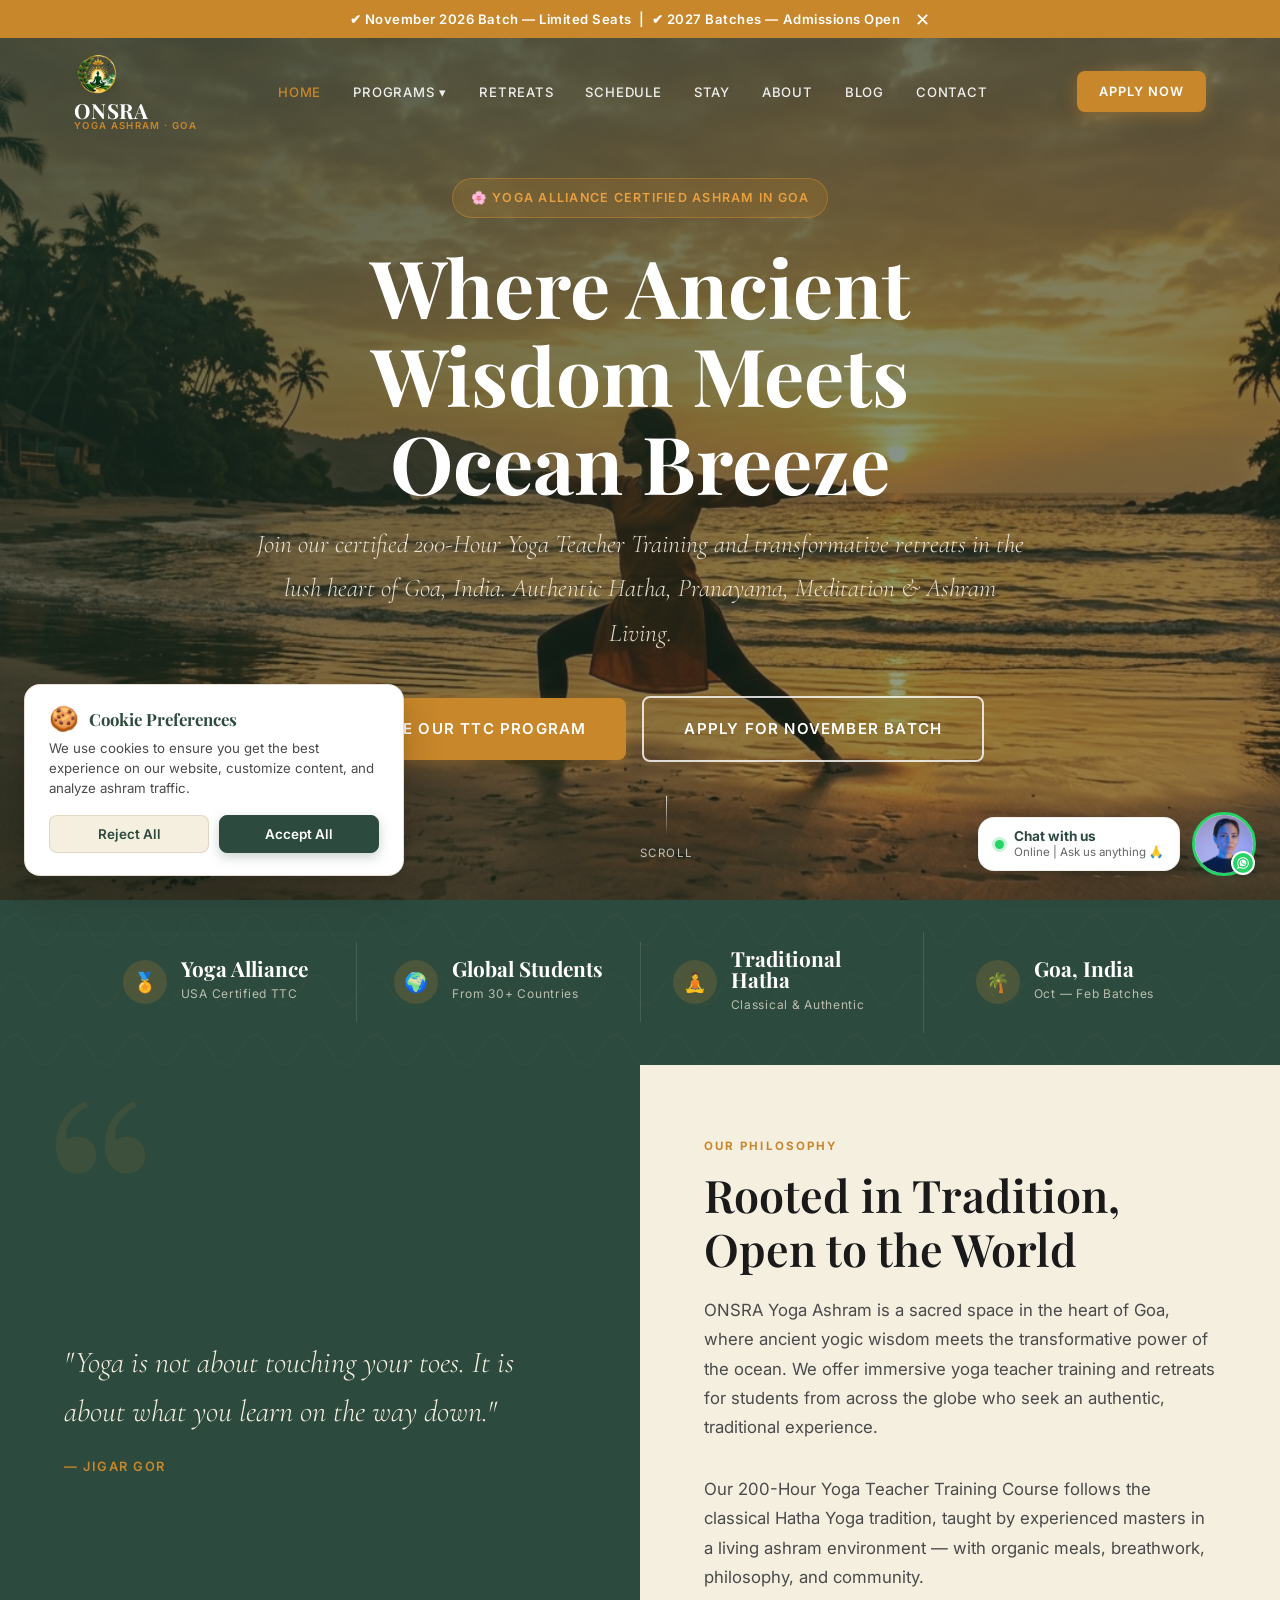
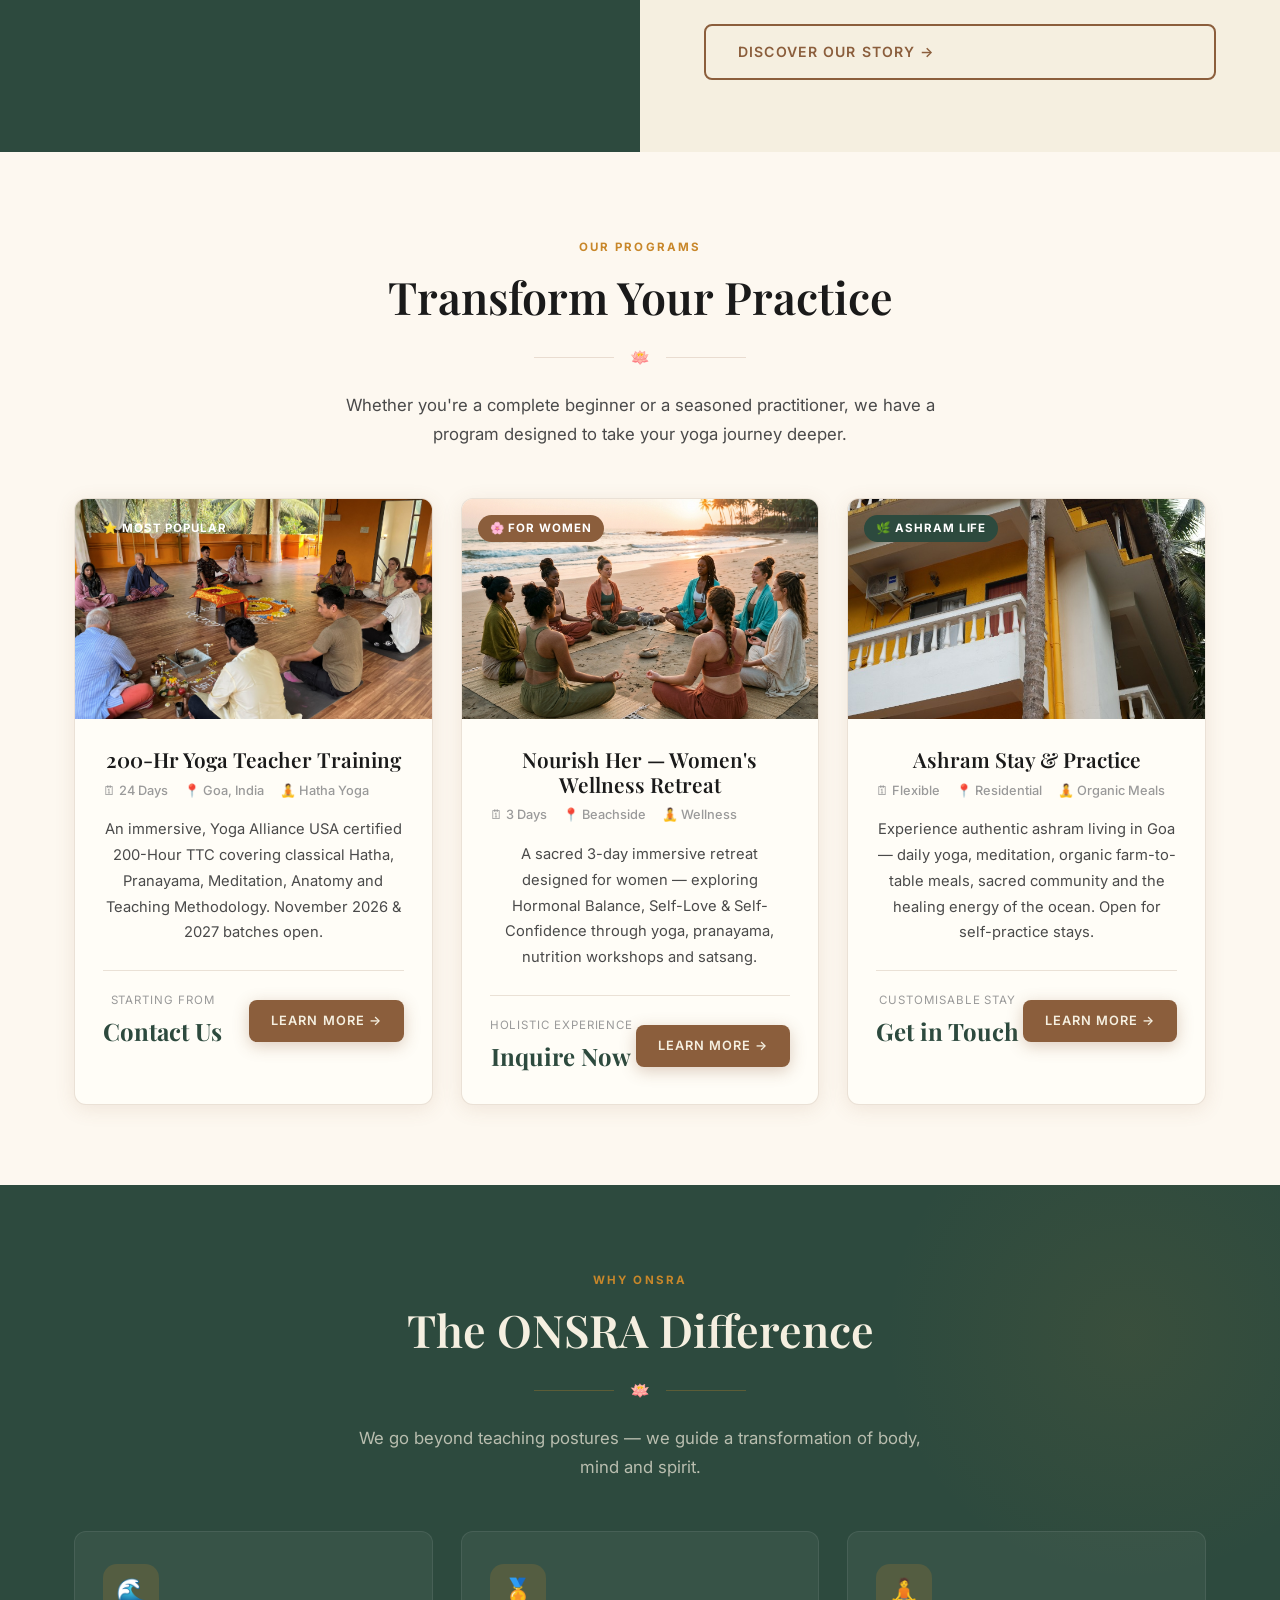
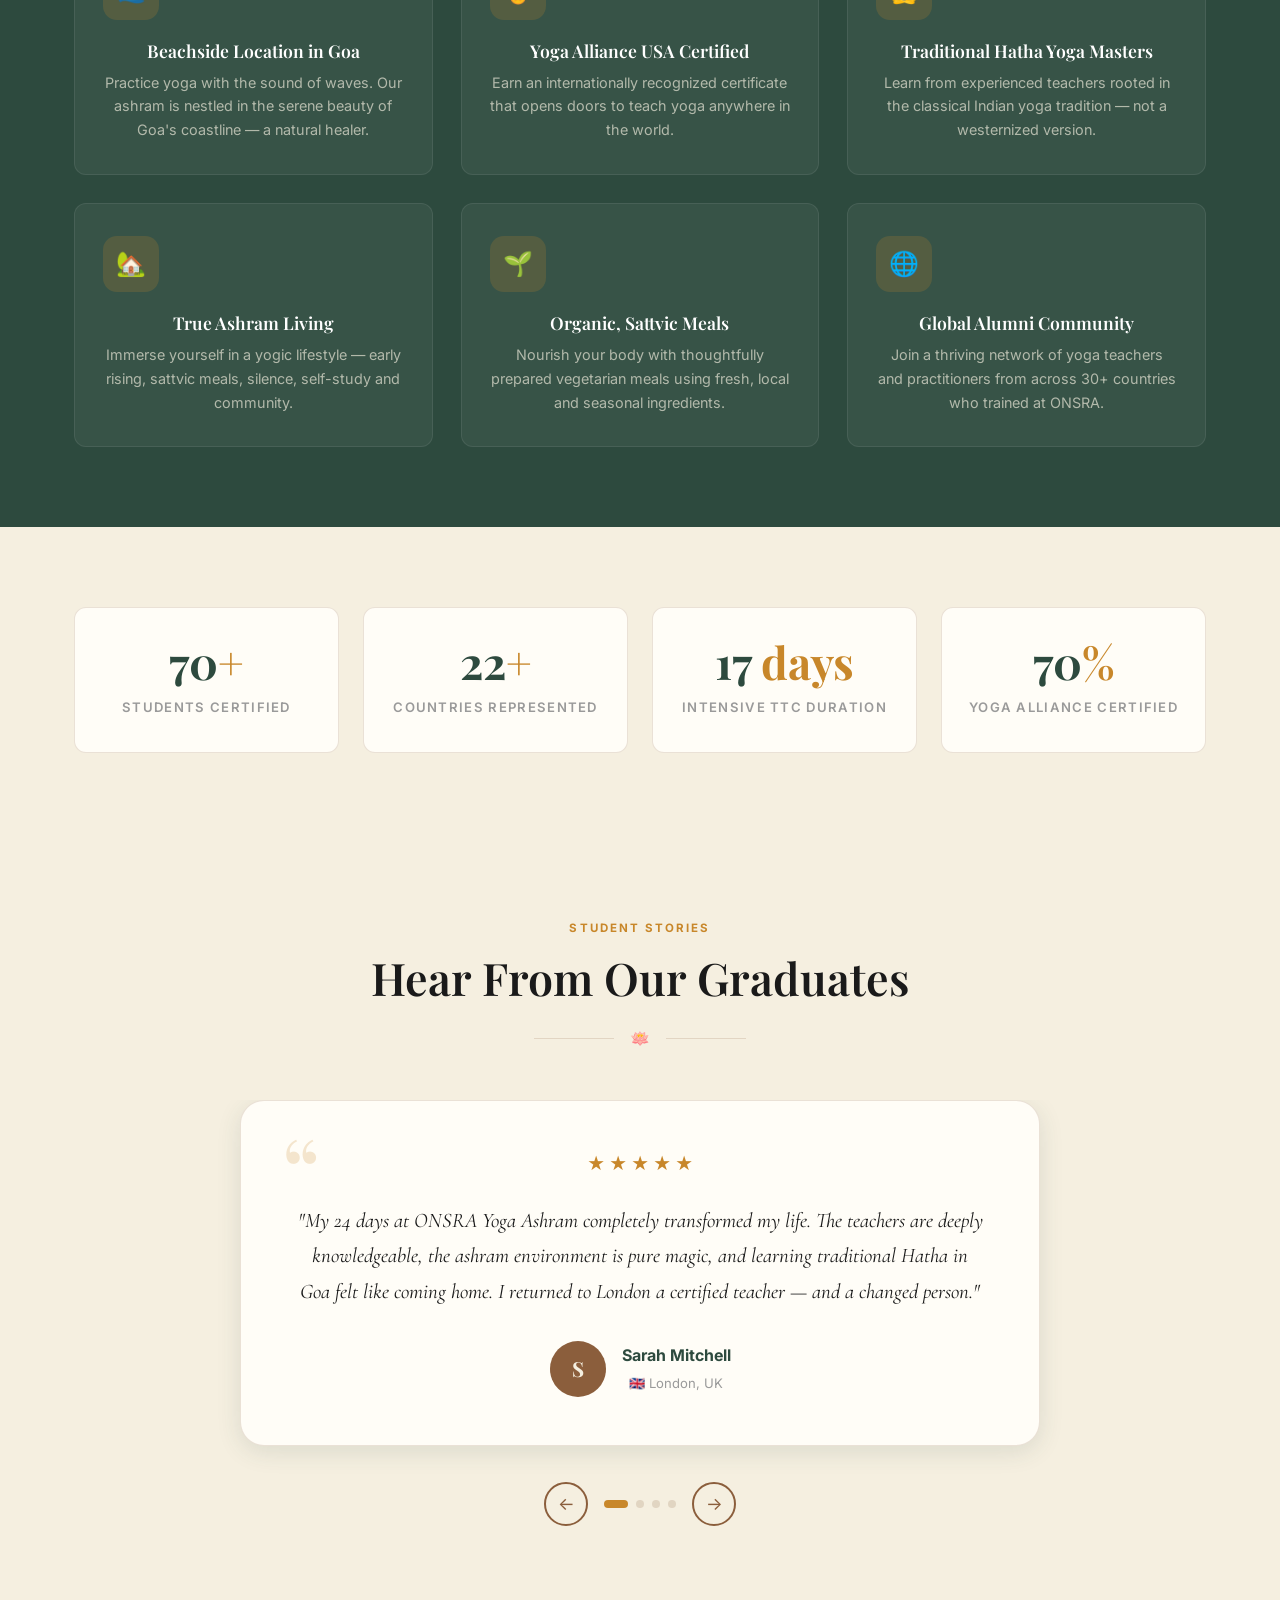
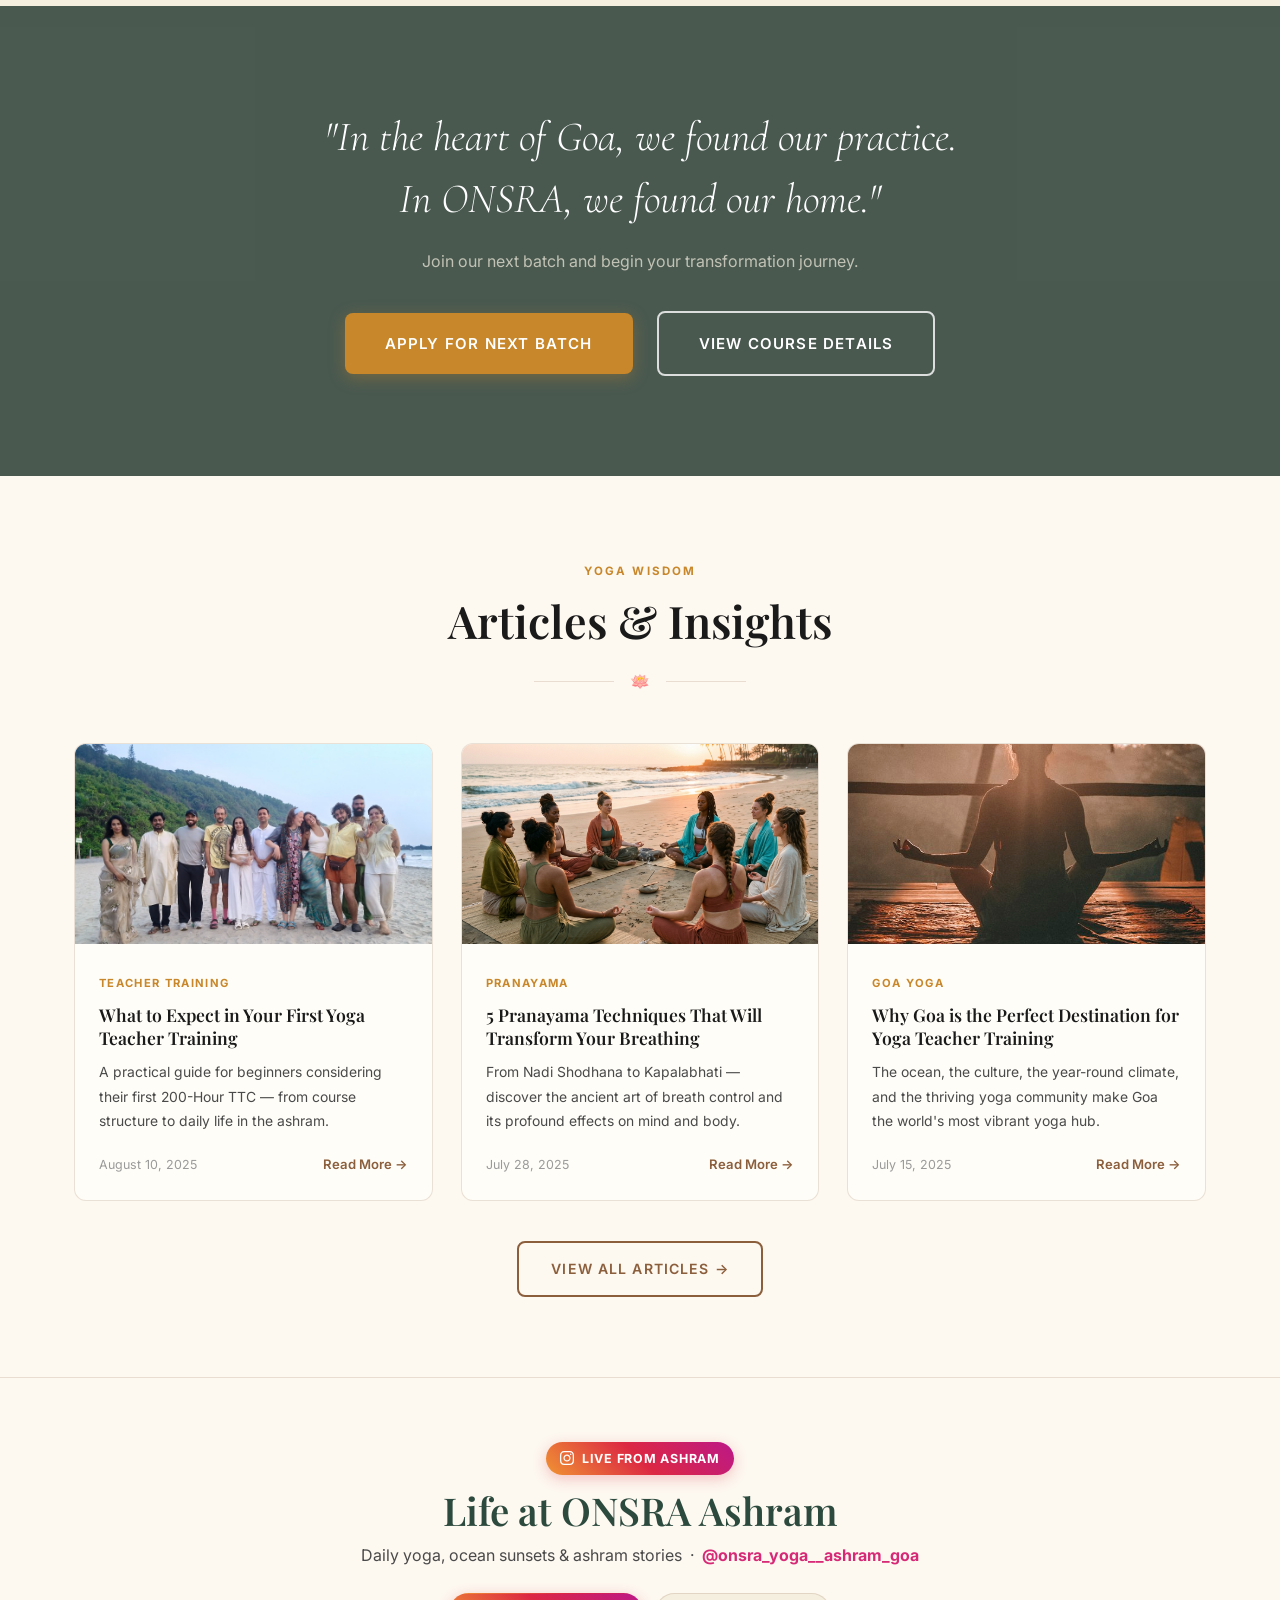
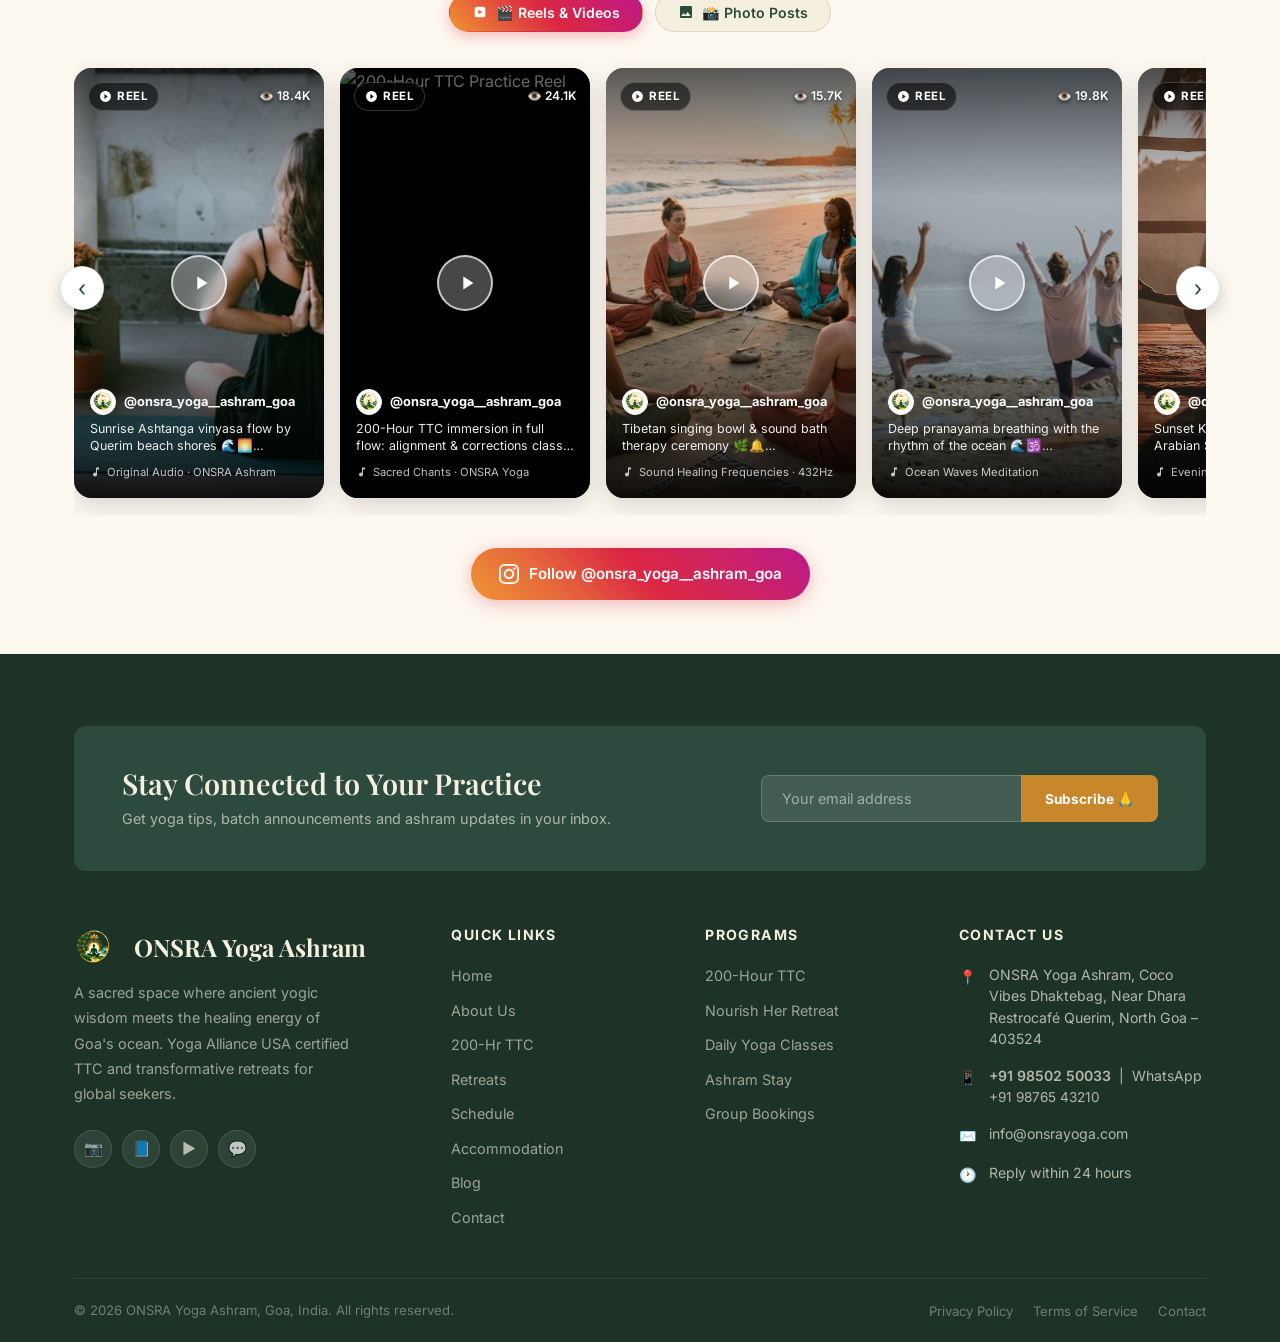
==== commit 39daecc3: "Expand Admin Panel with full website customization: programs, hero banner, philosophy, instagram, ab" ====
--- a/index.html
+++ b/index.html
@@ -246,7 +246,7 @@
         <!-- Program 3: Drop-in / Short -->
         <div class="program-card" data-reveal data-reveal-delay="3">
           <div class="program-card-img">
-            <img src="images/ashram-about.jpg" alt="Yoga Ashram Stay Goa" loading="lazy" />
+            <img src="images/ashram-accommodation.jpg" alt="Yoga Ashram Stay Goa" loading="lazy" />
             <span class="program-tag" style="background: var(--forest);">🌿 Ashram Life</span>
           </div>
           <div class="program-card-body">
@@ -525,7 +525,7 @@
 
         <div class="blog-card" data-reveal data-reveal-delay="3">
           <div class="blog-card-img">
-            <img src="images/ashram-about.jpg" alt="Why Goa for Yoga" loading="lazy" />
+            <img src="images/ig-sunset.jpg" alt="Why Goa for Yoga" loading="lazy" />
           </div>
           <div class="blog-card-body">
             <span class="blog-category">Goa Yoga</span>
--- a/css/style.css
+++ b/css/style.css
@@ -8,58 +8,60 @@
 /* === 2. CSS CUSTOM PROPERTIES === */
 :root {
   /* Brand Colors */
-  --sand:       #F5EFE0;
-  --earth:      #8B5E3C;
+  --sand: #F5EFE0;
+  --earth: #8B5E3C;
   --earth-dark: #6B4428;
-  --forest:     #2D4A3E;
-  --forest-dark:#1D3328;
-  --saffron:    #C8872A;
+  --forest: #2D4A3E;
+  --forest-dark: #1D3328;
+  --saffron: #C8872A;
   --saffron-light: #E8A040;
-  --ivory:      #FFFDF7;
+  --ivory: #FFFDF7;
   --warm-white: #FDF8F0;
-  --charcoal:   #1A1A1A;
-  --mid-gray:   #4A4A4A;
+  --charcoal: #1A1A1A;
+  --mid-gray: #4A4A4A;
   --light-gray: #9A9A9A;
-  --border:     rgba(139, 94, 60, 0.18);
-  --border-dark:rgba(255,255,255,0.12);
+  --border: rgba(139, 94, 60, 0.18);
+  --border-dark: rgba(255, 255, 255, 0.12);
 
   /* Semantic */
-  --bg-primary:  var(--warm-white);
-  --bg-section:  var(--sand);
-  --bg-dark:     var(--forest);
+  --bg-primary: var(--warm-white);
+  --bg-section: var(--sand);
+  --bg-dark: var(--forest);
   --text-primary: var(--charcoal);
   --text-medium: var(--mid-gray);
   --text-on-dark: var(--sand);
 
   /* Shadows */
-  --shadow-sm:   0 2px 8px rgba(44,74,62,0.08);
-  --shadow-md:   0 6px 24px rgba(44,74,62,0.12);
-  --shadow-lg:   0 12px 48px rgba(44,74,62,0.18);
-  --shadow-card: 0 4px 20px rgba(139,94,60,0.12);
+  --shadow-sm: 0 2px 8px rgba(44, 74, 62, 0.08);
+  --shadow-md: 0 6px 24px rgba(44, 74, 62, 0.12);
+  --shadow-lg: 0 12px 48px rgba(44, 74, 62, 0.18);
+  --shadow-card: 0 4px 20px rgba(139, 94, 60, 0.12);
 
   /* Layout */
-  --container:   1180px;
-  --section-py:  80px;
+  --container: 1180px;
+  --section-py: 80px;
   --section-py-sm: 48px;
-  --gap:         32px;
-  --radius:      12px;
-  --radius-sm:   8px;
-  --radius-lg:   24px;
+  --gap: 32px;
+  --radius: 12px;
+  --radius-sm: 8px;
+  --radius-lg: 24px;
 
   /* Transitions */
-  --ease:        cubic-bezier(0.25, 0.46, 0.45, 0.94);
-  --tr:          0.3s var(--ease);
-  --tr-slow:     0.6s var(--ease);
+  --ease: cubic-bezier(0.25, 0.46, 0.45, 0.94);
+  --tr: 0.3s var(--ease);
+  --tr-slow: 0.6s var(--ease);
 
   /* Z-index stack */
-  --z-header:    100;
-  --z-overlay:   200;
-  --z-floating:  300;
-  --z-modal:     400;
+  --z-header: 100;
+  --z-overlay: 200;
+  --z-floating: 300;
+  --z-modal: 400;
 }
 
 /* === 3. RESET & BASE === */
-*, *::before, *::after {
+*,
+*::before,
+*::after {
   box-sizing: border-box;
   margin: 0;
   padding: 0;
@@ -91,9 +93,15 @@
   transition: color var(--tr);
 }
 
-ul, ol { list-style: none; }
-
-button, input, textarea, select {
+ul,
+ol {
+  list-style: none;
+}
+
+button,
+input,
+textarea,
+select {
   font-family: inherit;
   font-size: inherit;
   border: none;
@@ -101,17 +109,32 @@
 }
 
 /* === 4. TYPOGRAPHY === */
-h1, h2, h3, h4, h5 {
+h1,
+h2,
+h3,
+h4,
+h5 {
   font-family: 'Playfair Display', serif;
   font-weight: 600;
   line-height: 1.2;
   color: var(--charcoal);
 }
 
-h1 { font-size: clamp(2.2rem, 5vw, 4rem); }
-h2 { font-size: clamp(1.8rem, 3.5vw, 2.8rem); }
-h3 { font-size: clamp(1.3rem, 2.5vw, 1.8rem); }
-h4 { font-size: 1.2rem; }
+h1 {
+  font-size: clamp(2.2rem, 5vw, 4rem);
+}
+
+h2 {
+  font-size: clamp(1.8rem, 3.5vw, 2.8rem);
+}
+
+h3 {
+  font-size: clamp(1.3rem, 2.5vw, 1.8rem);
+}
+
+h4 {
+  font-size: 1.2rem;
+}
 
 p {
   color: var(--text-medium);
@@ -140,8 +163,13 @@
   padding: var(--section-py-sm) 0;
 }
 
-.text-center { text-align: center; }
-.text-right  { text-align: right; }
+.text-center {
+  text-align: center;
+}
+
+.text-right {
+  text-align: right;
+}
 
 .section-label {
   display: inline-block;
@@ -184,10 +212,23 @@
   gap: var(--gap);
 }
 
-.flex { display: flex; }
-.flex-center { display: flex; align-items: center; justify-content: center; }
-.gap-sm { gap: 12px; }
-.gap-md { gap: 24px; }
+.flex {
+  display: flex;
+}
+
+.flex-center {
+  display: flex;
+  align-items: center;
+  justify-content: center;
+}
+
+.gap-sm {
+  gap: 12px;
+}
+
+.gap-md {
+  gap: 24px;
+}
 
 /* === 6. BUTTONS === */
 .btn {
@@ -209,22 +250,24 @@
 .btn-primary {
   background: var(--saffron);
   color: #fff;
-  box-shadow: 0 4px 16px rgba(200,135,42,0.35);
-}
+  box-shadow: 0 4px 16px rgba(200, 135, 42, 0.35);
+}
+
 .btn-primary:hover {
   background: var(--saffron-light);
   transform: translateY(-2px);
-  box-shadow: 0 8px 24px rgba(200,135,42,0.45);
+  box-shadow: 0 8px 24px rgba(200, 135, 42, 0.45);
   color: #fff;
 }
 
 .btn-outline {
   background: transparent;
-  border: 2px solid rgba(255,255,255,0.8);
+  border: 2px solid rgba(255, 255, 255, 0.8);
   color: #fff;
 }
+
 .btn-outline:hover {
-  background: rgba(255,255,255,0.15);
+  background: rgba(255, 255, 255, 0.15);
   border-color: #fff;
   transform: translateY(-2px);
 }
@@ -232,12 +275,13 @@
 .btn-earth {
   background: var(--earth);
   color: var(--sand);
-  box-shadow: 0 4px 16px rgba(139,94,60,0.3);
-}
+  box-shadow: 0 4px 16px rgba(139, 94, 60, 0.3);
+}
+
 .btn-earth:hover {
   background: var(--earth-dark);
   transform: translateY(-2px);
-  box-shadow: 0 8px 24px rgba(139,94,60,0.45);
+  box-shadow: 0 8px 24px rgba(139, 94, 60, 0.45);
 }
 
 .btn-ghost {
@@ -245,6 +289,7 @@
   border: 2px solid var(--earth);
   color: var(--earth);
 }
+
 .btn-ghost:hover {
   background: var(--earth);
   color: var(--sand);
@@ -275,7 +320,7 @@
 .site-header.scrolled {
   background: rgba(253, 248, 240, 0.97);
   backdrop-filter: blur(12px);
-  box-shadow: 0 2px 24px rgba(44,74,62,0.1);
+  box-shadow: 0 2px 24px rgba(44, 74, 62, 0.1);
 }
 
 .nav-inner {
@@ -289,7 +334,8 @@
 .site-header.scrolled .nav-inner {
   padding: 10px 0;
 }
-  gap: 24px;
+
+gap: 24px;
 }
 
 /* Logo */
@@ -310,7 +356,7 @@
   object-fit: contain;
   flex-shrink: 0;
   transition: transform var(--tr), filter var(--tr);
-  filter: drop-shadow(0 2px 6px rgba(0,0,0,0.15));
+  filter: drop-shadow(0 2px 6px rgba(0, 0, 0, 0.15));
 }
 
 .nav-logo:hover .logo-img {
@@ -349,8 +395,13 @@
   letter-spacing: 0.04em;
 }
 
-.site-header.scrolled .logo-name { color: var(--forest); }
-.site-header:not(.scrolled) .logo-name { color: #fff; }
+.site-header.scrolled .logo-name {
+  color: var(--forest);
+}
+
+.site-header:not(.scrolled) .logo-name {
+  color: #fff;
+}
 
 .nav-logo .logo-tagline {
   font-size: 0.6rem;
@@ -378,8 +429,13 @@
   border-radius: var(--radius-sm);
 }
 
-.site-header:not(.scrolled) .nav-link { color: rgba(255,255,255,0.9); }
-.site-header.scrolled .nav-link { color: var(--forest); }
+.site-header:not(.scrolled) .nav-link {
+  color: rgba(255, 255, 255, 0.9);
+}
+
+.site-header.scrolled .nav-link {
+  color: var(--forest);
+}
 
 .nav-link:hover,
 .nav-link.active {
@@ -393,39 +449,60 @@
 
 .nav-dropdown {
   position: absolute;
-  top: calc(100% + 8px);
+  top: 100%;
   left: 50%;
-  transform: translateX(-50%) translateY(-8px);
-  min-width: 200px;
+  transform: translateX(-50%) translateY(6px);
+  min-width: 220px;
   background: var(--ivory);
   border-radius: var(--radius);
-  box-shadow: var(--shadow-lg);
+  box-shadow: 0 10px 30px rgba(0, 0, 0, 0.15);
   border: 1px solid var(--border);
   padding: 8px;
   opacity: 0;
+  visibility: hidden;
   pointer-events: none;
-  transition: var(--tr);
-  z-index: 10;
-}
-
-.nav-item-dropdown:hover .nav-dropdown {
+  transition: opacity 0.25s ease, transform 0.25s ease, visibility 0.25s ease;
+  z-index: 200;
+  margin-top: 4px;
+}
+
+/* Invisible bridge so cursor never leaves hover zone when moving down */
+.nav-dropdown::before {
+  content: '';
+  position: absolute;
+  top: -16px;
+  left: 0;
+  right: 0;
+  height: 16px;
+  background: transparent;
+  display: block;
+}
+
+.nav-item-dropdown:hover .nav-dropdown,
+.nav-item-dropdown:focus-within .nav-dropdown,
+.nav-item-dropdown.open .nav-dropdown {
   opacity: 1;
-  pointer-events: all;
+  visibility: visible;
+  pointer-events: auto;
   transform: translateX(-50%) translateY(0);
 }
 
 .nav-dropdown a {
   display: block;
   padding: 10px 16px;
-  font-size: 0.85rem;
+  font-size: 0.88rem;
   font-weight: 500;
   color: var(--forest) !important;
   border-radius: var(--radius-sm);
   transition: var(--tr);
-}
+  white-space: nowrap;
+  text-decoration: none;
+}
+
 .nav-dropdown a:hover {
   background: var(--sand);
   color: var(--saffron) !important;
+  transform: translateX(3px);
 }
 
 /* Nav CTA Button */
@@ -452,11 +529,21 @@
   transition: var(--tr);
 }
 
-.site-header.scrolled .hamburger span { background: var(--forest); }
-
-.hamburger.open span:nth-child(1) { transform: translateY(7px) rotate(45deg); }
-.hamburger.open span:nth-child(2) { opacity: 0; }
-.hamburger.open span:nth-child(3) { transform: translateY(-7px) rotate(-45deg); }
+.site-header.scrolled .hamburger span {
+  background: var(--forest);
+}
+
+.hamburger.open span:nth-child(1) {
+  transform: translateY(7px) rotate(45deg);
+}
+
+.hamburger.open span:nth-child(2) {
+  opacity: 0;
+}
+
+.hamburger.open span:nth-child(3) {
+  transform: translateY(-7px) rotate(-45deg);
+}
 
 /* Mobile Nav */
 .mobile-nav {
@@ -487,8 +574,14 @@
   padding: 10px 24px;
   transition: var(--tr);
 }
-.mobile-nav a:hover { color: var(--saffron); }
-.mobile-nav .btn { margin-top: 16px; }
+
+.mobile-nav a:hover {
+  color: var(--saffron);
+}
+
+.mobile-nav .btn {
+  margin-top: 16px;
+}
 
 /* === 8. HERO SECTION === */
 .hero {
@@ -514,12 +607,10 @@
 .hero-overlay {
   position: absolute;
   inset: 0;
-  background: linear-gradient(
-    160deg,
-    rgba(29, 51, 40, 0.75) 0%,
-    rgba(29, 51, 40, 0.55) 50%,
-    rgba(29, 51, 40, 0.4) 100%
-  );
+  background: linear-gradient(160deg,
+      rgba(29, 51, 40, 0.75) 0%,
+      rgba(29, 51, 40, 0.55) 50%,
+      rgba(29, 51, 40, 0.4) 100%);
 }
 
 .hero-content {
@@ -534,8 +625,8 @@
   display: inline-flex;
   align-items: center;
   gap: 8px;
-  background: rgba(200,135,42,0.2);
-  border: 1px solid rgba(200,135,42,0.5);
+  background: rgba(200, 135, 42, 0.2);
+  border: 1px solid rgba(200, 135, 42, 0.5);
   backdrop-filter: blur(8px);
   color: var(--saffron-light);
   padding: 8px 18px;
@@ -567,7 +658,7 @@
   font-family: 'Cormorant Garamond', serif;
   font-style: italic;
   font-size: clamp(1.2rem, 2.5vw, 1.6rem);
-  color: rgba(245,239,224,0.9);
+  color: rgba(245, 239, 224, 0.9);
   margin-bottom: 40px;
   animation: fadeInUp 0.9s ease 0.4s both;
 }
@@ -590,7 +681,7 @@
   flex-direction: column;
   align-items: center;
   gap: 8px;
-  color: rgba(255,255,255,0.7);
+  color: rgba(255, 255, 255, 0.7);
   font-size: 0.72rem;
   letter-spacing: 0.12em;
   text-transform: uppercase;
@@ -601,13 +692,23 @@
 .scroll-line {
   width: 1px;
   height: 40px;
-  background: linear-gradient(to bottom, rgba(255,255,255,0.8), transparent);
+  background: linear-gradient(to bottom, rgba(255, 255, 255, 0.8), transparent);
   animation: scrollLine 2s ease infinite;
 }
 
 @keyframes scrollLine {
-  0%, 100% { opacity: 1; transform: scaleY(1); transform-origin: top; }
-  50%       { opacity: 0.4; transform: scaleY(0.6); }
+
+  0%,
+  100% {
+    opacity: 1;
+    transform: scaleY(1);
+    transform-origin: top;
+  }
+
+  50% {
+    opacity: 0.4;
+    transform: scaleY(0.6);
+  }
 }
 
 /* === 9. TRUST BAR === */
@@ -639,18 +740,20 @@
   align-items: center;
   gap: 14px;
   padding: 16px 32px;
-  border-right: 1px solid rgba(255,255,255,0.12);
+  border-right: 1px solid rgba(255, 255, 255, 0.12);
   flex: 1;
   min-width: 200px;
   justify-content: center;
 }
 
-.trust-item:last-child { border-right: none; }
+.trust-item:last-child {
+  border-right: none;
+}
 
 .trust-icon {
   width: 44px;
   height: 44px;
-  background: rgba(200,135,42,0.2);
+  background: rgba(200, 135, 42, 0.2);
   border-radius: 50%;
   display: flex;
   align-items: center;
@@ -669,7 +772,7 @@
 
 .trust-text span {
   font-size: 0.75rem;
-  color: rgba(245,239,224,0.7);
+  color: rgba(245, 239, 224, 0.7);
   letter-spacing: 0.06em;
 }
 
@@ -697,7 +800,7 @@
   left: 40px;
   font-family: 'Playfair Display', serif;
   font-size: 18rem;
-  color: rgba(200,135,42,0.1);
+  color: rgba(200, 135, 42, 0.1);
   line-height: 1;
   pointer-events: none;
 }
@@ -860,7 +963,7 @@
   right: -100px;
   width: 500px;
   height: 500px;
-  background: radial-gradient(circle, rgba(200,135,42,0.08) 0%, transparent 70%);
+  background: radial-gradient(circle, rgba(200, 135, 42, 0.08) 0%, transparent 70%);
   border-radius: 50%;
 }
 
@@ -874,7 +977,7 @@
 }
 
 .why-us .section-subtitle {
-  color: rgba(245,239,224,0.7);
+  color: rgba(245, 239, 224, 0.7);
 }
 
 .why-grid {
@@ -885,23 +988,23 @@
 }
 
 .why-item {
-  background: rgba(255,255,255,0.05);
-  border: 1px solid rgba(255,255,255,0.08);
+  background: rgba(255, 255, 255, 0.05);
+  border: 1px solid rgba(255, 255, 255, 0.08);
   border-radius: var(--radius);
   padding: 32px 28px;
   transition: var(--tr);
 }
 
 .why-item:hover {
-  background: rgba(200,135,42,0.12);
-  border-color: rgba(200,135,42,0.25);
+  background: rgba(200, 135, 42, 0.12);
+  border-color: rgba(200, 135, 42, 0.25);
   transform: translateY(-4px);
 }
 
 .why-icon {
   width: 56px;
   height: 56px;
-  background: rgba(200,135,42,0.2);
+  background: rgba(200, 135, 42, 0.2);
   border-radius: 14px;
   display: flex;
   align-items: center;
@@ -917,7 +1020,7 @@
 }
 
 .why-item p {
-  color: rgba(245,239,224,0.65);
+  color: rgba(245, 239, 224, 0.65);
   font-size: 0.9rem;
   line-height: 1.65;
 }
@@ -962,7 +1065,7 @@
   left: 40px;
   font-family: 'Playfair Display', serif;
   font-size: 6rem;
-  color: rgba(200,135,42,0.2);
+  color: rgba(200, 135, 42, 0.2);
   line-height: 1;
 }
 
@@ -1122,7 +1225,7 @@
 }
 
 .quote-banner-content p {
-  color: rgba(245,239,224,0.7);
+  color: rgba(245, 239, 224, 0.7);
   margin-bottom: 36px;
 }
 
@@ -1311,7 +1414,7 @@
 }
 
 .day-header p {
-  color: rgba(245,239,224,0.7);
+  color: rgba(245, 239, 224, 0.7);
   font-size: 0.82rem;
   margin: 0;
 }
@@ -1332,7 +1435,9 @@
   font-size: 0.92rem;
 }
 
-.day-activity:last-child { border-bottom: none; }
+.day-activity:last-child {
+  border-bottom: none;
+}
 
 .activity-time {
   font-size: 0.78rem;
@@ -1404,7 +1509,9 @@
   line-height: 1.35;
 }
 
-.blog-card h3 a:hover { color: var(--saffron); }
+.blog-card h3 a:hover {
+  color: var(--saffron);
+}
 
 .blog-card p {
   font-size: 0.87rem;
@@ -1468,8 +1575,14 @@
   padding: 24px;
 }
 
-.room-body h3 { margin-bottom: 8px; }
-.room-body p  { font-size: 0.9rem; margin-bottom: 16px; }
+.room-body h3 {
+  margin-bottom: 8px;
+}
+
+.room-body p {
+  font-size: 0.9rem;
+  margin-bottom: 16px;
+}
 
 .room-amenities {
   display: flex;
@@ -1495,8 +1608,13 @@
   align-items: start;
 }
 
-.contact-info h2 { margin-bottom: 20px; }
-.contact-info p { margin-bottom: 32px; }
+.contact-info h2 {
+  margin-bottom: 20px;
+}
+
+.contact-info p {
+  margin-bottom: 32px;
+}
 
 .contact-detail {
   display: flex;
@@ -1506,7 +1624,9 @@
   border-bottom: 1px solid var(--border);
 }
 
-.contact-detail:last-of-type { border-bottom: none; }
+.contact-detail:last-of-type {
+  border-bottom: none;
+}
 
 .contact-icon {
   width: 44px;
@@ -1546,7 +1666,7 @@
   margin-bottom: 8px;
 }
 
-.contact-form-wrapper > p {
+.contact-form-wrapper>p {
   font-size: 0.9rem;
   margin-bottom: 28px;
 }
@@ -1579,7 +1699,7 @@
 
 .form-control:focus {
   border-color: var(--forest);
-  box-shadow: 0 0 0 3px rgba(45,74,62,0.1);
+  box-shadow: 0 0 0 3px rgba(45, 74, 62, 0.1);
 }
 
 .form-control::placeholder {
@@ -1640,7 +1760,7 @@
   display: flex;
   align-items: center;
   gap: 10px;
-  border: 1px solid rgba(0,0,0,0.06);
+  border: 1px solid rgba(0, 0, 0, 0.06);
   position: relative;
   transition: transform 0.3s ease, opacity 0.3s ease;
   cursor: pointer;
@@ -1648,8 +1768,15 @@
 }
 
 @keyframes floatBubble {
-  0%, 100% { transform: translateY(0); }
-  50% { transform: translateY(-4px); }
+
+  0%,
+  100% {
+    transform: translateY(0);
+  }
+
+  50% {
+    transform: translateY(-4px);
+  }
 }
 
 .wa-status-dot {
@@ -1663,9 +1790,17 @@
 }
 
 @keyframes pulseDot {
-  0% { box-shadow: 0 0 0 0 rgba(37, 211, 102, 0.6); }
-  70% { box-shadow: 0 0 0 6px rgba(37, 211, 102, 0); }
-  100% { box-shadow: 0 0 0 0 rgba(37, 211, 102, 0); }
+  0% {
+    box-shadow: 0 0 0 0 rgba(37, 211, 102, 0.6);
+  }
+
+  70% {
+    box-shadow: 0 0 0 6px rgba(37, 211, 102, 0);
+  }
+
+  100% {
+    box-shadow: 0 0 0 0 rgba(37, 211, 102, 0);
+  }
 }
 
 .wa-bubble-text {
@@ -1727,7 +1862,7 @@
   display: flex;
   align-items: center;
   justify-content: center;
-  box-shadow: 0 2px 6px rgba(0,0,0,0.2);
+  box-shadow: 0 2px 6px rgba(0, 0, 0, 0.2);
 }
 
 .wa-badge-icon svg {
@@ -1741,9 +1876,11 @@
     bottom: 18px;
     right: 18px;
   }
+
   .floating-wa-bubble {
     display: none;
   }
+
   .floating-wa-btn {
     width: 58px;
     height: 58px;
@@ -1775,7 +1912,7 @@
 }
 
 .newsletter-text p {
-  color: rgba(245,239,224,0.65);
+  color: rgba(245, 239, 224, 0.65);
   font-size: 0.9rem;
   margin: 0;
 }
@@ -1788,8 +1925,8 @@
 
 .newsletter-form input {
   padding: 14px 20px;
-  background: rgba(255,255,255,0.1);
-  border: 1px solid rgba(255,255,255,0.2);
+  background: rgba(255, 255, 255, 0.1);
+  border: 1px solid rgba(255, 255, 255, 0.2);
   border-right: none;
   border-radius: var(--radius-sm) 0 0 var(--radius-sm);
   color: #fff;
@@ -1797,8 +1934,14 @@
   font-size: 0.9rem;
 }
 
-.newsletter-form input::placeholder { color: rgba(255,255,255,0.5); }
-.newsletter-form input:focus { outline: none; border-color: var(--saffron); }
+.newsletter-form input::placeholder {
+  color: rgba(255, 255, 255, 0.5);
+}
+
+.newsletter-form input:focus {
+  outline: none;
+  border-color: var(--saffron);
+}
 
 .newsletter-form button {
   background: var(--saffron);
@@ -1812,14 +1955,16 @@
   white-space: nowrap;
 }
 
-.newsletter-form button:hover { background: var(--saffron-light); }
+.newsletter-form button:hover {
+  background: var(--saffron-light);
+}
 
 .footer-main {
   display: grid;
   grid-template-columns: 1.6fr 1fr 1fr 1.2fr;
   gap: 48px;
   padding-bottom: 48px;
-  border-bottom: 1px solid rgba(255,255,255,0.08);
+  border-bottom: 1px solid rgba(255, 255, 255, 0.08);
 }
 
 .footer-brand .footer-logo {
@@ -1844,7 +1989,7 @@
 }
 
 .footer-brand p {
-  color: rgba(245,239,224,0.6);
+  color: rgba(245, 239, 224, 0.6);
   font-size: 0.9rem;
   margin-bottom: 24px;
   max-width: 280px;
@@ -1858,13 +2003,13 @@
 .social-link {
   width: 38px;
   height: 38px;
-  background: rgba(255,255,255,0.08);
-  border: 1px solid rgba(255,255,255,0.12);
+  background: rgba(255, 255, 255, 0.08);
+  border: 1px solid rgba(255, 255, 255, 0.12);
   border-radius: 50%;
   display: flex;
   align-items: center;
   justify-content: center;
-  color: rgba(245,239,224,0.7);
+  color: rgba(245, 239, 224, 0.7);
   font-size: 0.95rem;
   transition: var(--tr);
 }
@@ -1893,7 +2038,7 @@
 }
 
 .footer-links a {
-  color: rgba(245,239,224,0.6);
+  color: rgba(245, 239, 224, 0.6);
   font-size: 0.9rem;
   transition: var(--tr);
   display: flex;
@@ -1911,7 +2056,7 @@
   align-items: flex-start;
   gap: 12px;
   margin-bottom: 16px;
-  color: rgba(245,239,224,0.7);
+  color: rgba(245, 239, 224, 0.7);
   font-size: 0.88rem;
   line-height: 1.5;
 }
@@ -1932,7 +2077,7 @@
 }
 
 .footer-bottom p {
-  color: rgba(245,239,224,0.4);
+  color: rgba(245, 239, 224, 0.4);
   font-size: 0.82rem;
   margin: 0;
 }
@@ -1943,12 +2088,14 @@
 }
 
 .footer-bottom-links a {
-  color: rgba(245,239,224,0.4);
+  color: rgba(245, 239, 224, 0.4);
   font-size: 0.82rem;
   transition: color var(--tr);
 }
 
-.footer-bottom-links a:hover { color: var(--saffron); }
+.footer-bottom-links a:hover {
+  color: var(--saffron);
+}
 
 /* === 25. HERO (INNER PAGES) === */
 .page-hero {
@@ -1978,7 +2125,7 @@
 }
 
 .page-hero p {
-  color: rgba(245,239,224,0.75);
+  color: rgba(245, 239, 224, 0.75);
   font-size: 1.1rem;
   max-width: 600px;
   margin: 0 auto;
@@ -1992,11 +2139,16 @@
   gap: 8px;
   margin-bottom: 16px;
   font-size: 0.8rem;
-  color: rgba(245,239,224,0.6);
-}
-
-.breadcrumb a { color: var(--saffron); }
-.breadcrumb span { color: rgba(245,239,224,0.4); }
+  color: rgba(245, 239, 224, 0.6);
+}
+
+.breadcrumb a {
+  color: var(--saffron);
+}
+
+.breadcrumb span {
+  color: rgba(245, 239, 224, 0.4);
+}
 
 /* === 26. PHOTO GALLERY === */
 .gallery-grid {
@@ -2021,12 +2173,14 @@
   transition: transform 0.5s ease;
 }
 
-.gallery-item:hover img { transform: scale(1.08); }
+.gallery-item:hover img {
+  transform: scale(1.08);
+}
 
 .gallery-item-overlay {
   position: absolute;
   inset: 0;
-  background: rgba(29,51,40,0.5);
+  background: rgba(29, 51, 40, 0.5);
   display: flex;
   align-items: center;
   justify-content: center;
@@ -2036,7 +2190,9 @@
   transition: var(--tr);
 }
 
-.gallery-item:hover .gallery-item-overlay { opacity: 1; }
+.gallery-item:hover .gallery-item-overlay {
+  opacity: 1;
+}
 
 /* Gallery large items */
 .gallery-item:nth-child(1),
@@ -2066,7 +2222,10 @@
   transition: var(--tr);
 }
 
-.stat-item:hover { transform: translateY(-4px); box-shadow: var(--shadow-md); }
+.stat-item:hover {
+  transform: translateY(-4px);
+  box-shadow: var(--shadow-md);
+}
 
 .stat-number {
   font-family: 'Playfair Display', serif;
@@ -2118,32 +2277,75 @@
   transform: translateX(0);
 }
 
-[data-reveal-delay="1"] { transition-delay: 0.1s; }
-[data-reveal-delay="2"] { transition-delay: 0.2s; }
-[data-reveal-delay="3"] { transition-delay: 0.3s; }
-[data-reveal-delay="4"] { transition-delay: 0.4s; }
-[data-reveal-delay="5"] { transition-delay: 0.5s; }
-[data-reveal-delay="6"] { transition-delay: 0.6s; }
+[data-reveal-delay="1"] {
+  transition-delay: 0.1s;
+}
+
+[data-reveal-delay="2"] {
+  transition-delay: 0.2s;
+}
+
+[data-reveal-delay="3"] {
+  transition-delay: 0.3s;
+}
+
+[data-reveal-delay="4"] {
+  transition-delay: 0.4s;
+}
+
+[data-reveal-delay="5"] {
+  transition-delay: 0.5s;
+}
+
+[data-reveal-delay="6"] {
+  transition-delay: 0.6s;
+}
 
 /* === 29. KEYFRAME ANIMATIONS === */
 @keyframes fadeInDown {
-  from { opacity: 0; transform: translateY(-20px); }
-  to   { opacity: 1; transform: translateY(0); }
+  from {
+    opacity: 0;
+    transform: translateY(-20px);
+  }
+
+  to {
+    opacity: 1;
+    transform: translateY(0);
+  }
 }
 
 @keyframes fadeInUp {
-  from { opacity: 0; transform: translateY(24px); }
-  to   { opacity: 1; transform: translateY(0); }
+  from {
+    opacity: 0;
+    transform: translateY(24px);
+  }
+
+  to {
+    opacity: 1;
+    transform: translateY(0);
+  }
 }
 
 @keyframes fadeIn {
-  from { opacity: 0; }
-  to   { opacity: 1; }
+  from {
+    opacity: 0;
+  }
+
+  to {
+    opacity: 1;
+  }
 }
 
 @keyframes pulse {
-  0%, 100% { transform: scale(1); }
-  50%       { transform: scale(1.05); }
+
+  0%,
+  100% {
+    transform: scale(1);
+  }
+
+  50% {
+    transform: scale(1.05);
+  }
 }
 
 /* === 30. SCROLL TO TOP === */
@@ -2225,12 +2427,31 @@
     --gap: 24px;
   }
 
-  .why-grid     { grid-template-columns: repeat(2, 1fr); }
-  .footer-main  { grid-template-columns: 1fr 1fr; gap: 32px; }
-  .gallery-grid { grid-template-columns: repeat(3, 1fr); }
-  .stats-grid   { grid-template-columns: repeat(2, 1fr); }
-  .intro-split  { grid-template-columns: 1fr; }
-  .intro-quote, .intro-story { padding: 56px 48px; }
+  .why-grid {
+    grid-template-columns: repeat(2, 1fr);
+  }
+
+  .footer-main {
+    grid-template-columns: 1fr 1fr;
+    gap: 32px;
+  }
+
+  .gallery-grid {
+    grid-template-columns: repeat(3, 1fr);
+  }
+
+  .stats-grid {
+    grid-template-columns: repeat(2, 1fr);
+  }
+
+  .intro-split {
+    grid-template-columns: 1fr;
+  }
+
+  .intro-quote,
+  .intro-story {
+    padding: 56px 48px;
+  }
 }
 
 @media (max-width: 768px) {
@@ -2238,47 +2459,136 @@
     --section-py: 48px;
   }
 
-  .nav-menu, .nav-cta { display: none; }
-  .hamburger { display: flex; }
-  .mobile-nav { display: flex; }
-
-  .hero h1 { font-size: 2.4rem; }
-  .hero-actions { flex-direction: column; width: 100%; }
-  .hero-actions .btn { width: 100%; justify-content: center; max-width: 300px; }
-
-  .trust-items  { flex-direction: column; }
-  .trust-item   { border-right: none; border-bottom: 1px solid rgba(255,255,255,0.12); width: 100%; }
-  .trust-item:last-child { border-bottom: none; }
-
-  .grid-2       { grid-template-columns: 1fr; }
-  .grid-3       { grid-template-columns: 1fr; }
-  .grid-4       { grid-template-columns: 1fr 1fr; }
-
-  .programs-grid { grid-template-columns: 1fr; }
-  .why-grid     { grid-template-columns: 1fr; }
-  .blog-grid    { grid-template-columns: 1fr; }
-  .curriculum-grid { grid-template-columns: 1fr; }
-  .contact-grid { grid-template-columns: 1fr; }
-  .form-row     { grid-template-columns: 1fr; }
-  .gallery-grid { grid-template-columns: repeat(2, 1fr); }
-  .stats-grid   { grid-template-columns: repeat(2, 1fr); }
-
-  .footer-main      { grid-template-columns: 1fr 1fr; }
-  .footer-newsletter { flex-direction: column; padding: 28px; }
-  .newsletter-form  { width: 100%; }
-  .newsletter-form input { width: 100%; flex: 1; }
-
-  .testimonial-card { padding: 32px 28px; }
-
-  .intro-quote, .intro-story { padding: 48px 28px; }
-
-  .contact-form-wrapper { padding: 28px; }
+  .nav-menu,
+  .nav-cta {
+    display: none;
+  }
+
+  .hamburger {
+    display: flex;
+  }
+
+  .mobile-nav {
+    display: flex;
+  }
+
+  .hero h1 {
+    font-size: 2.4rem;
+  }
+
+  .hero-actions {
+    flex-direction: column;
+    width: 100%;
+  }
+
+  .hero-actions .btn {
+    width: 100%;
+    justify-content: center;
+    max-width: 300px;
+  }
+
+  .trust-items {
+    flex-direction: column;
+  }
+
+  .trust-item {
+    border-right: none;
+    border-bottom: 1px solid rgba(255, 255, 255, 0.12);
+    width: 100%;
+  }
+
+  .trust-item:last-child {
+    border-bottom: none;
+  }
+
+  .grid-2 {
+    grid-template-columns: 1fr;
+  }
+
+  .grid-3 {
+    grid-template-columns: 1fr;
+  }
+
+  .grid-4 {
+    grid-template-columns: 1fr 1fr;
+  }
+
+  .programs-grid {
+    grid-template-columns: 1fr;
+  }
+
+  .why-grid {
+    grid-template-columns: 1fr;
+  }
+
+  .blog-grid {
+    grid-template-columns: 1fr;
+  }
+
+  .curriculum-grid {
+    grid-template-columns: 1fr;
+  }
+
+  .contact-grid {
+    grid-template-columns: 1fr;
+  }
+
+  .form-row {
+    grid-template-columns: 1fr;
+  }
+
+  .gallery-grid {
+    grid-template-columns: repeat(2, 1fr);
+  }
+
+  .stats-grid {
+    grid-template-columns: repeat(2, 1fr);
+  }
+
+  .footer-main {
+    grid-template-columns: 1fr 1fr;
+  }
+
+  .footer-newsletter {
+    flex-direction: column;
+    padding: 28px;
+  }
+
+  .newsletter-form {
+    width: 100%;
+  }
+
+  .newsletter-form input {
+    width: 100%;
+    flex: 1;
+  }
+
+  .testimonial-card {
+    padding: 32px 28px;
+  }
+
+  .intro-quote,
+  .intro-story {
+    padding: 48px 28px;
+  }
+
+  .contact-form-wrapper {
+    padding: 28px;
+  }
 }
 
 @media (max-width: 480px) {
-  .footer-main  { grid-template-columns: 1fr; }
-  .gallery-grid { grid-template-columns: repeat(2, 1fr); }
-  .stats-grid   { grid-template-columns: repeat(2, 1fr); }
+  .footer-main {
+    grid-template-columns: 1fr;
+  }
+
+  .gallery-grid {
+    grid-template-columns: repeat(2, 1fr);
+  }
+
+  .stats-grid {
+    grid-template-columns: repeat(2, 1fr);
+  }
 
   .gallery-item:nth-child(1),
   .gallery-item:nth-child(6) {
@@ -2286,20 +2596,37 @@
     aspect-ratio: 1;
   }
 
-  .hero-badge { font-size: 0.68rem; }
-
-  .footer-bottom { flex-direction: column; text-align: center; }
+  .hero-badge {
+    font-size: 0.68rem;
+  }
+
+  .footer-bottom {
+    flex-direction: column;
+    text-align: center;
+  }
 }
 
 /* === 34. CUSTOM SCROLL BAR === */
-::-webkit-scrollbar { width: 6px; }
-::-webkit-scrollbar-track { background: var(--sand); }
-::-webkit-scrollbar-thumb { background: var(--earth); border-radius: 3px; }
-::-webkit-scrollbar-thumb:hover { background: var(--earth-dark); }
+::-webkit-scrollbar {
+  width: 6px;
+}
+
+::-webkit-scrollbar-track {
+  background: var(--sand);
+}
+
+::-webkit-scrollbar-thumb {
+  background: var(--earth);
+  border-radius: 3px;
+}
+
+::-webkit-scrollbar-thumb:hover {
+  background: var(--earth-dark);
+}
 
 /* === 35. SELECTION === */
 ::selection {
-  background: rgba(200,135,42,0.25);
+  background: rgba(200, 135, 42, 0.25);
   color: var(--charcoal);
 }
 
@@ -2312,7 +2639,12 @@
 
 /* === 37. PRINT === */
 @media print {
-  .site-header, .floating-whatsapp, .scroll-top { display: none; }
+
+  .site-header,
+  .floating-whatsapp,
+  .scroll-top {
+    display: none;
+  }
 }
 
 /* === 38. INSTAGRAM FEED SECTION === */
@@ -2383,9 +2715,9 @@
   width: 44px;
   height: 44px;
   background: #ffffff;
-  border: 1px solid rgba(0,0,0,0.1);
+  border: 1px solid rgba(0, 0, 0, 0.1);
   border-radius: 50%;
-  box-shadow: 0 6px 18px rgba(0,0,0,0.18);
+  box-shadow: 0 6px 18px rgba(0, 0, 0, 0.18);
   display: flex;
   align-items: center;
   justify-content: center;
@@ -2397,8 +2729,13 @@
   line-height: 1;
 }
 
-.reels-btn-prev { left: -14px; }
-.reels-btn-next { right: -14px; }
+.reels-btn-prev {
+  left: -14px;
+}
+
+.reels-btn-next {
+  right: -14px;
+}
 
 .reels-nav-btn:hover {
   background: var(--forest);
@@ -2439,7 +2776,7 @@
   position: relative;
   overflow: hidden;
   scroll-snap-align: start;
-  box-shadow: 0 8px 24px rgba(0,0,0,0.14);
+  box-shadow: 0 8px 24px rgba(0, 0, 0, 0.14);
   background: #000;
   text-decoration: none;
   color: #fff;
@@ -2451,7 +2788,7 @@
 
 .reel-card:hover {
   transform: translateY(-6px);
-  box-shadow: 0 16px 36px rgba(0,0,0,0.28);
+  box-shadow: 0 16px 36px rgba(0, 0, 0, 0.28);
 }
 
 .reel-media {
@@ -2470,13 +2807,11 @@
 .reel-gradient-overlay {
   position: absolute;
   inset: 0;
-  background: linear-gradient(
-    to bottom,
-    rgba(0,0,0,0.65) 0%,
-    rgba(0,0,0,0.15) 30%,
-    rgba(0,0,0,0.2) 60%,
-    rgba(0,0,0,0.92) 100%
-  );
+  background: linear-gradient(to bottom,
+      rgba(0, 0, 0, 0.65) 0%,
+      rgba(0, 0, 0, 0.15) 30%,
+      rgba(0, 0, 0, 0.2) 60%,
+      rgba(0, 0, 0, 0.92) 100%);
   z-index: 1;
 }
 
@@ -2494,14 +2829,14 @@
   display: inline-flex;
   align-items: center;
   gap: 5px;
-  background: rgba(0,0,0,0.55);
+  background: rgba(0, 0, 0, 0.55);
   backdrop-filter: blur(6px);
   padding: 4px 10px;
   border-radius: 100px;
   font-size: 0.72rem;
   font-weight: 700;
   letter-spacing: 0.05em;
-  border: 1px solid rgba(255,255,255,0.2);
+  border: 1px solid rgba(255, 255, 255, 0.2);
 }
 
 .reel-badge-tag svg {
@@ -2513,7 +2848,7 @@
 .reel-views-tag {
   font-size: 0.75rem;
   font-weight: 600;
-  text-shadow: 0 2px 4px rgba(0,0,0,0.6);
+  text-shadow: 0 2px 4px rgba(0, 0, 0, 0.6);
   display: flex;
   align-items: center;
   gap: 4px;
@@ -2529,14 +2864,14 @@
   height: 56px;
   background: rgba(255, 255, 255, 0.28);
   backdrop-filter: blur(8px);
-  border: 2px solid rgba(255,255,255,0.7);
+  border: 2px solid rgba(255, 255, 255, 0.7);
   border-radius: 50%;
   display: flex;
   align-items: center;
   justify-content: center;
   z-index: 2;
   transition: all 0.3s ease;
-  box-shadow: 0 4px 20px rgba(0,0,0,0.3);
+  box-shadow: 0 4px 20px rgba(0, 0, 0, 0.3);
 }
 
 .reel-play-circle svg {
@@ -2583,7 +2918,7 @@
 .reel-caption-text {
   font-size: 0.78rem;
   line-height: 1.35;
-  color: rgba(255,255,255,0.92);
+  color: rgba(255, 255, 255, 0.92);
   display: -webkit-box;
   -webkit-line-clamp: 2;
   -webkit-box-orient: vertical;
@@ -2595,7 +2930,7 @@
   align-items: center;
   gap: 5px;
   font-size: 0.7rem;
-  color: rgba(255,255,255,0.75);
+  color: rgba(255, 255, 255, 0.75);
   margin-top: 2px;
 }
 
@@ -2705,7 +3040,7 @@
   width: 26px;
   height: 26px;
   fill: #fff;
-  filter: drop-shadow(0 2px 4px rgba(0,0,0,0.3));
+  filter: drop-shadow(0 2px 4px rgba(0, 0, 0, 0.3));
 }
 
 .insta-caption {
@@ -2766,6 +3101,7 @@
     grid-template-columns: repeat(2, 1fr);
     gap: 8px;
   }
+
   .instagram-section {
     padding: 48px 0 40px;
   }
@@ -2871,6 +3207,4 @@
     width: calc(100% - 28px);
     padding: 16px 18px;
   }
-}
-
-
+}
